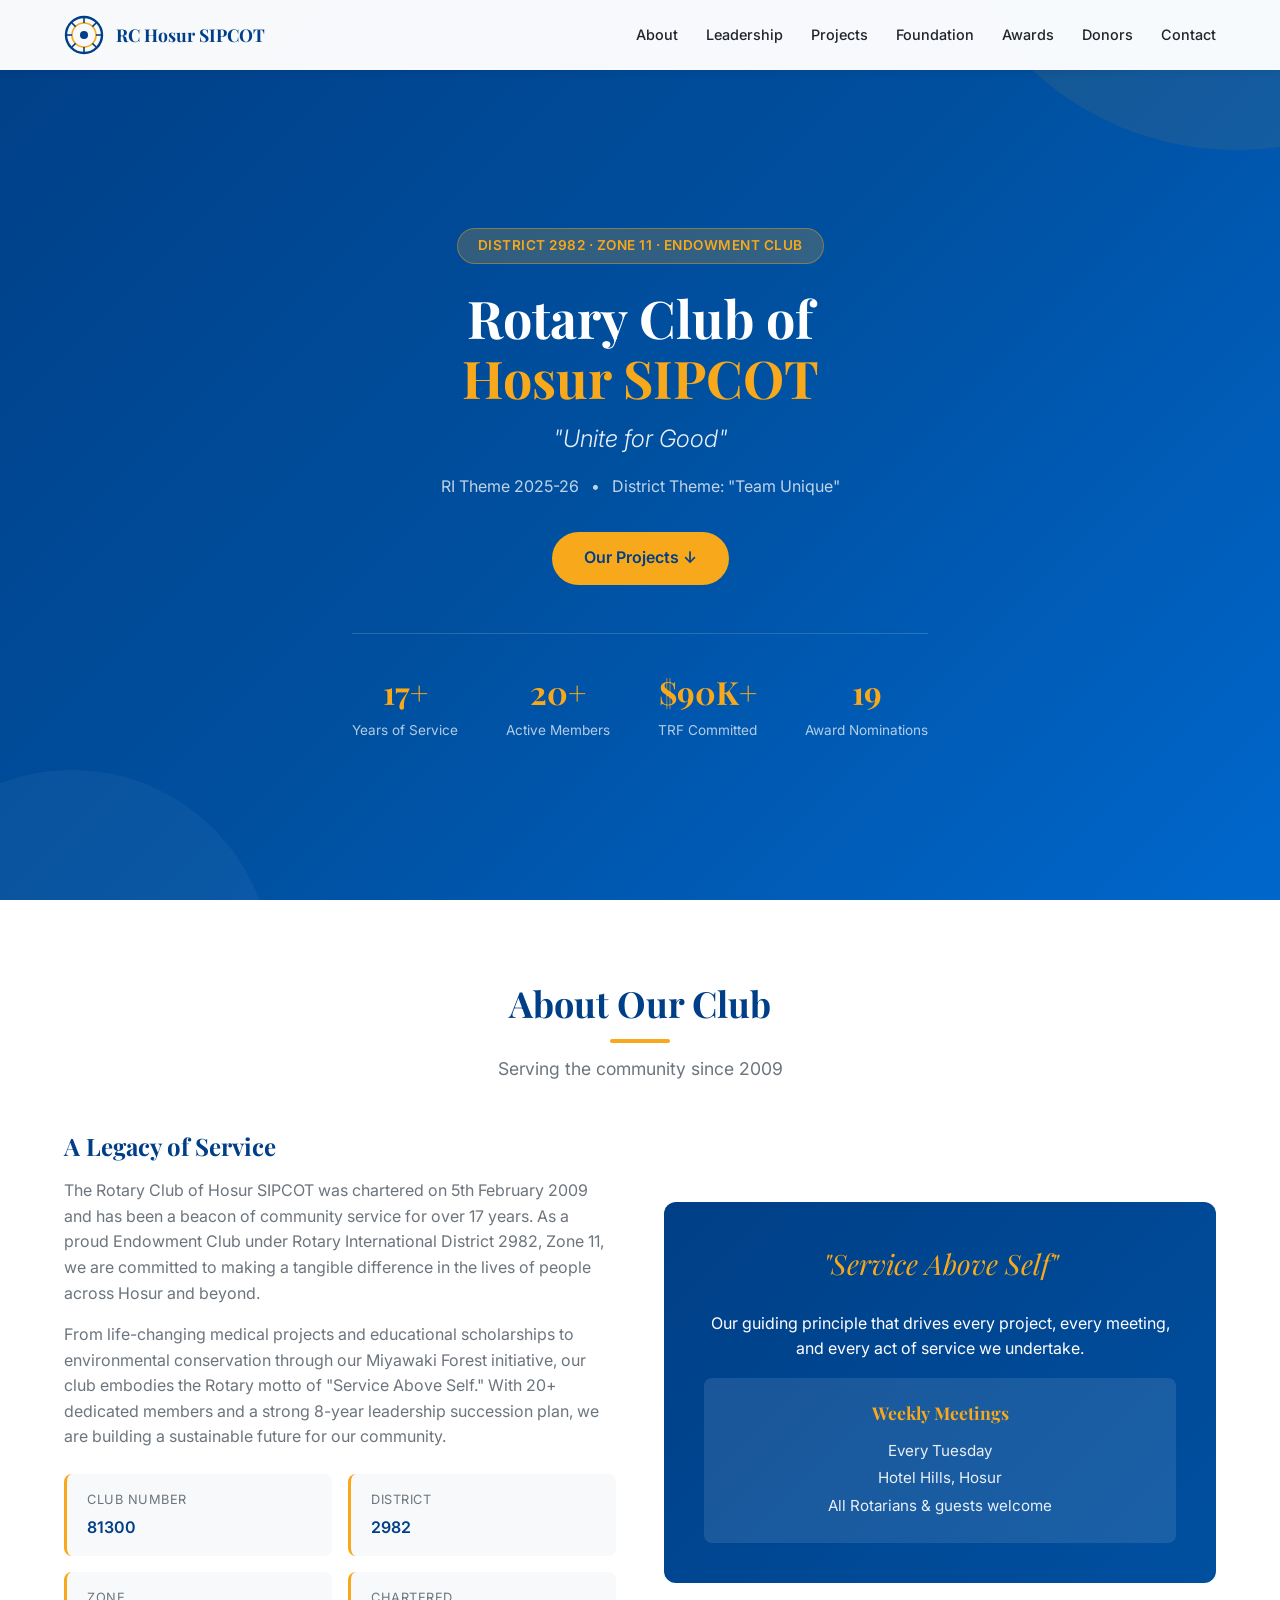
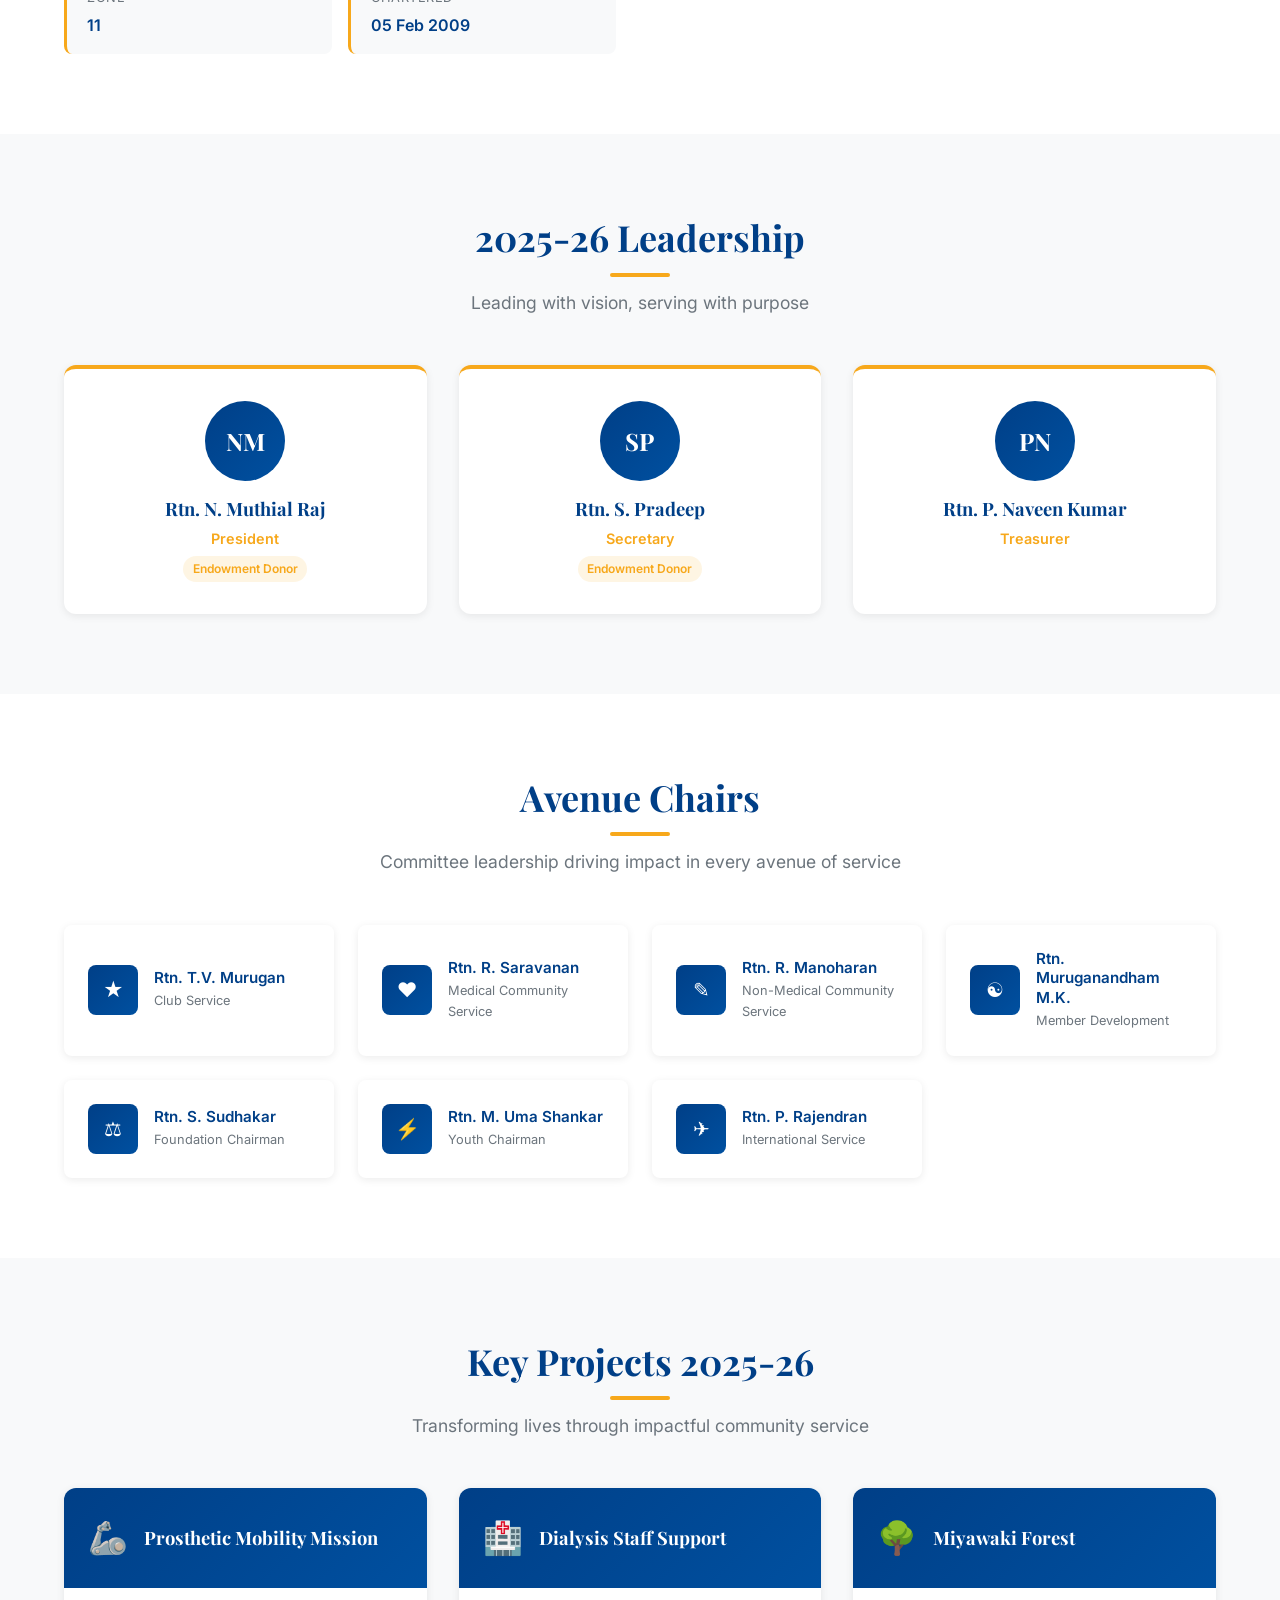
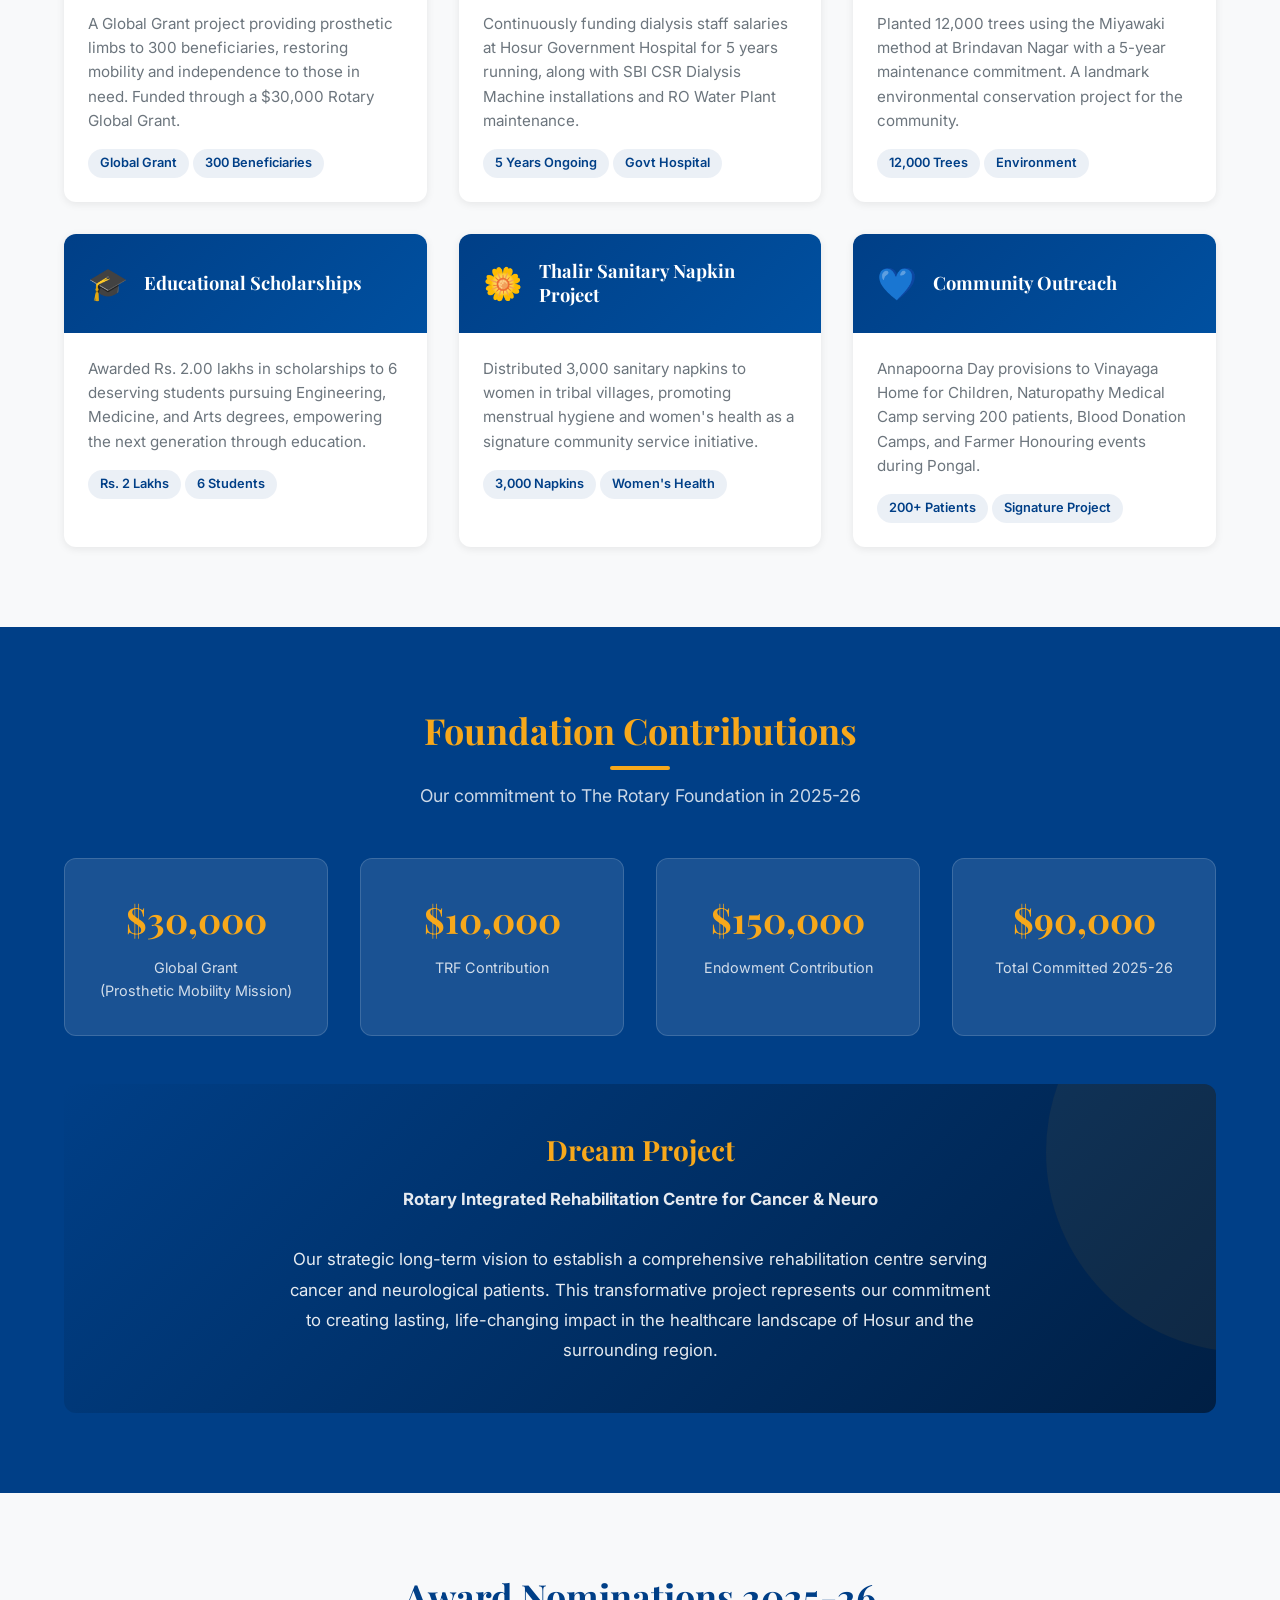
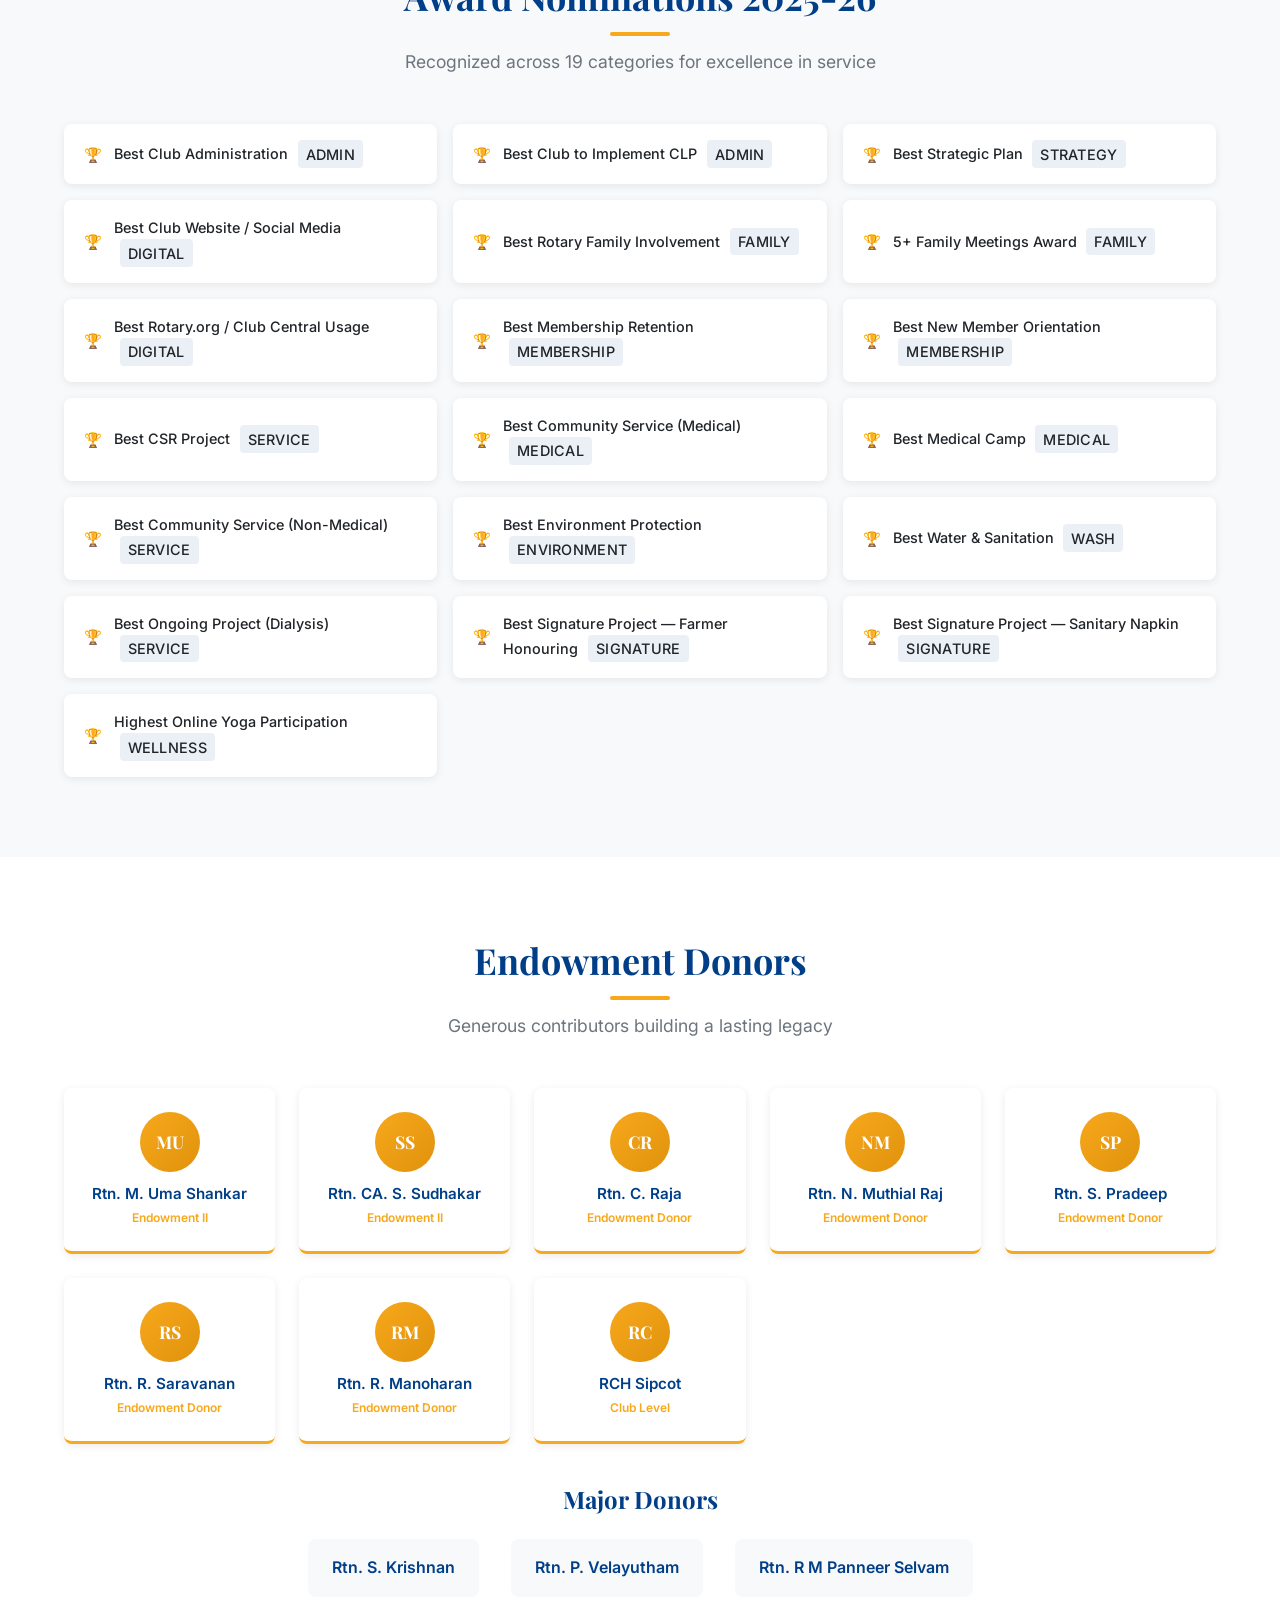
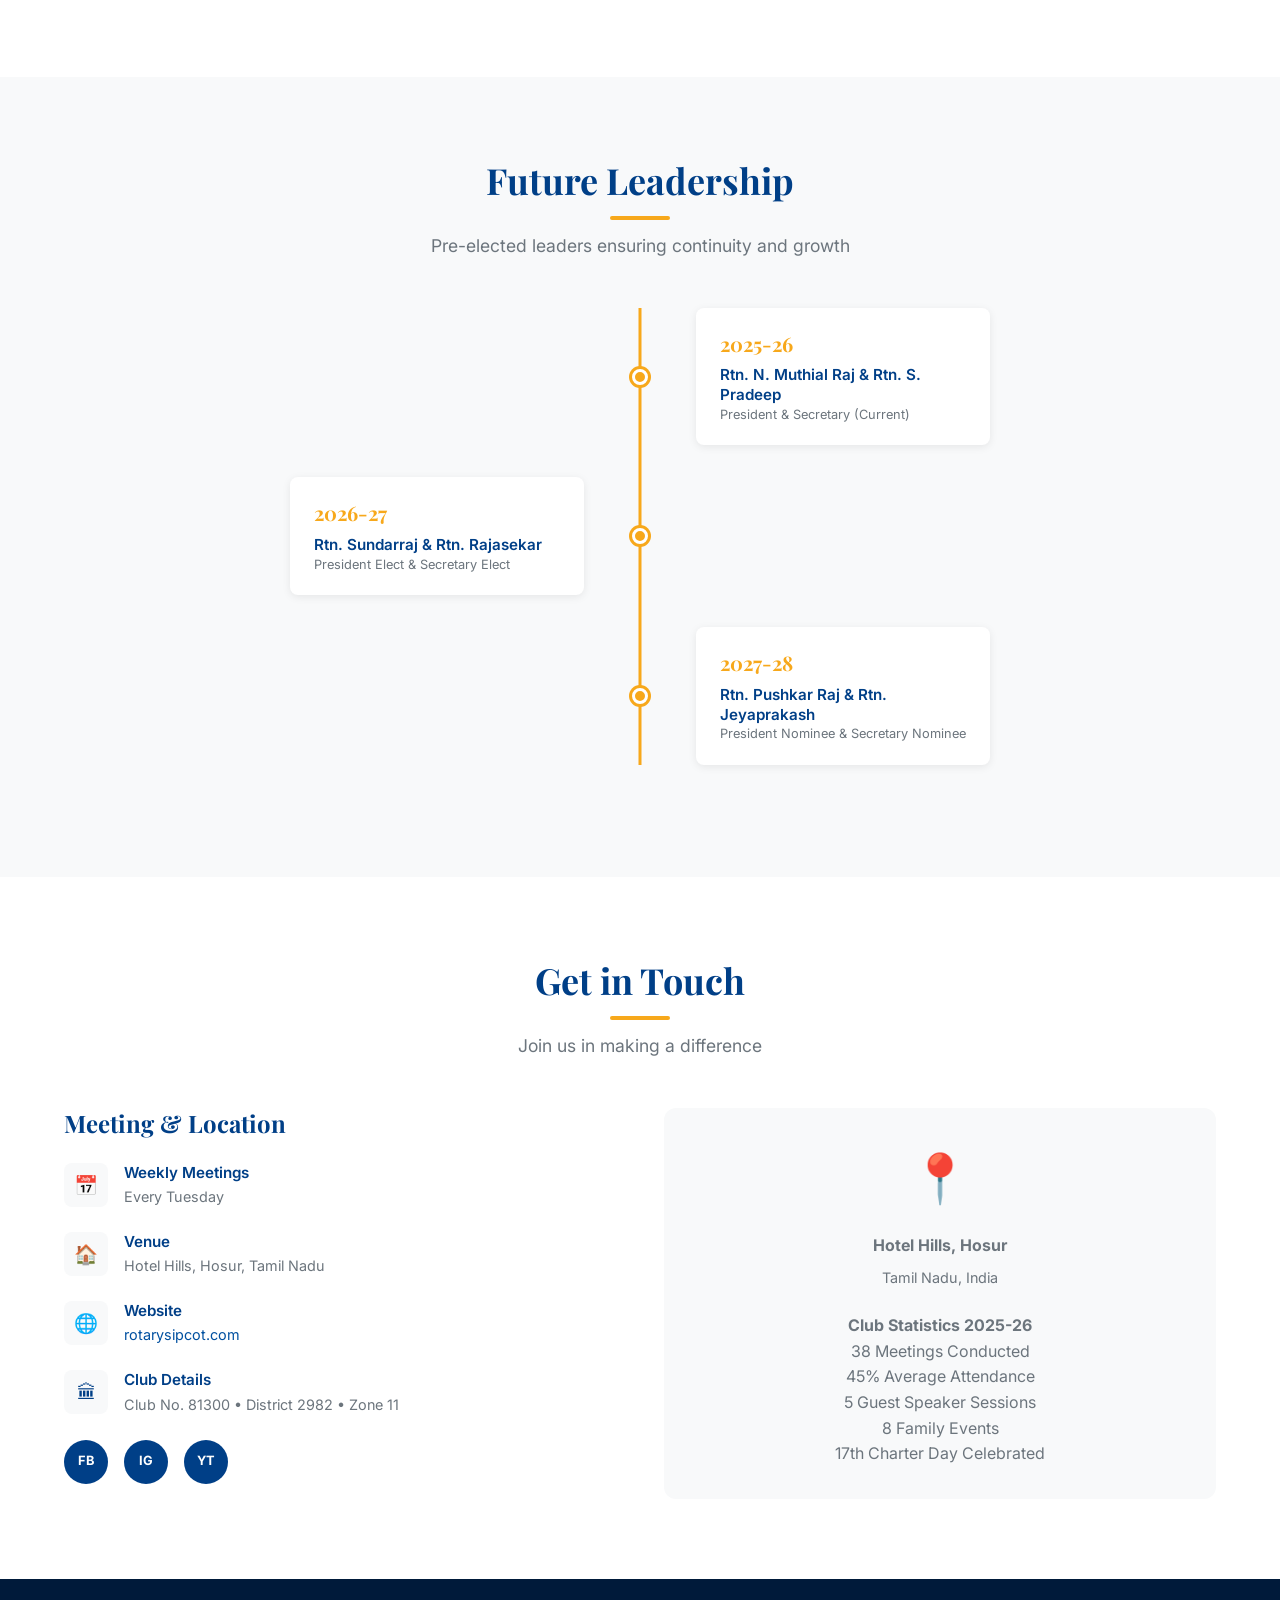
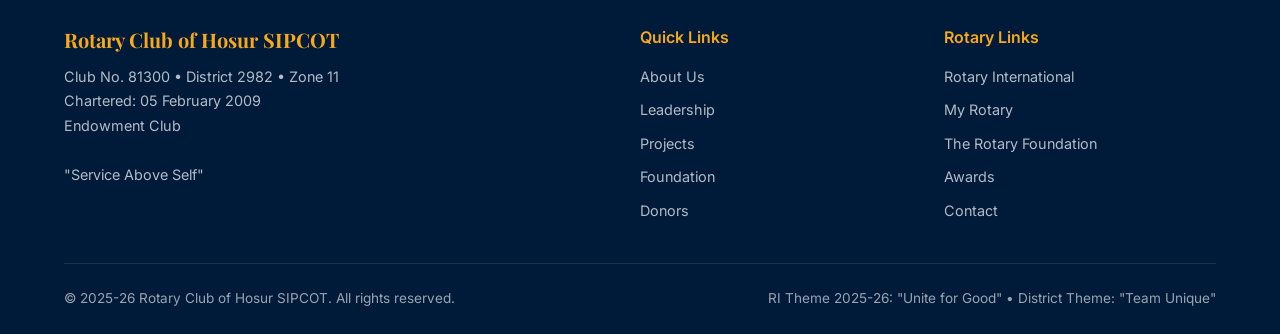
==== index.html @ 0013c3bc "Initial website for Rotary Club of Hosur SIPCOT - Single-page responsive website (no Tailwind CDN de" ====
<!DOCTYPE html>
<html lang="en">
<head>
  <meta charset="UTF-8">
  <meta name="viewport" content="width=device-width, initial-scale=1.0">
  <title>Rotary Club of Hosur SIPCOT | District 2982 | Service Above Self</title>
  <meta name="description" content="Rotary Club of Hosur SIPCOT (Club No. 81300), District 2982. Chartered in 2009, serving the community for 17+ years through medical camps, scholarships, environmental projects, and more.">
  <meta name="keywords" content="Rotary Club, Hosur, SIPCOT, District 2982, Service Above Self, Community Service, Rotary International">

  <!-- Open Graph -->
  <meta property="og:title" content="Rotary Club of Hosur SIPCOT">
  <meta property="og:description" content="Unite for Good — Rotary Club of Hosur SIPCOT, District 2982. Chartered 2009. Serving the community through medical, educational, and environmental projects.">
  <meta property="og:type" content="website">
  <meta property="og:url" content="https://rotarysipcot.com">
  <meta property="og:site_name" content="Rotary Club of Hosur SIPCOT">
  <meta property="og:locale" content="en_IN">

  <!-- Twitter Card -->
  <meta name="twitter:card" content="summary">
  <meta name="twitter:title" content="Rotary Club of Hosur SIPCOT">
  <meta name="twitter:description" content="Unite for Good — District 2982. Service Above Self since 2009.">

  <!-- Canonical -->
  <link rel="canonical" href="https://rotarysipcot.com/">

  <!-- Fonts -->
  <link rel="preconnect" href="https://fonts.googleapis.com">
  <link rel="preconnect" href="https://fonts.gstatic.com" crossorigin>
  <link href="https://fonts.googleapis.com/css2?family=Inter:wght@300;400;500;600;700&family=Playfair+Display:ital,wght@0,400;0,700;1,400&display=swap" rel="stylesheet">

  <!-- Stylesheet -->
  <link rel="stylesheet" href="css/styles.css">

  <!-- Schema.org JSON-LD -->
  <script type="application/ld+json">
  {
    "@context": "https://schema.org",
    "@type": "Organization",
    "name": "Rotary Club of Hosur SIPCOT",
    "url": "https://rotarysipcot.com",
    "description": "Rotary Club of Hosur SIPCOT, Club No. 81300, District 2982, Zone 11. Chartered on 05.02.2009. An Endowment Club committed to community service.",
    "foundingDate": "2009-02-05",
    "parentOrganization": {
      "@type": "Organization",
      "name": "Rotary International",
      "url": "https://www.rotary.org"
    },
    "address": {
      "@type": "PostalAddress",
      "addressLocality": "Hosur",
      "addressRegion": "Tamil Nadu",
      "addressCountry": "IN"
    },
    "memberOf": {
      "@type": "Organization",
      "name": "Rotary International District 2982"
    },
    "slogan": "Service Above Self",
    "keywords": "Rotary, Community Service, Hosur, SIPCOT, District 2982"
  }
  </script>
</head>
<body>

  <!-- Navigation -->
  <nav class="navbar" id="navbar">
    <div class="container">
      <a href="#hero" class="nav-brand">
        <!-- Rotary Wheel SVG -->
        <svg class="rotary-wheel" viewBox="0 0 100 100" xmlns="http://www.w3.org/2000/svg">
          <circle cx="50" cy="50" r="45" fill="none" stroke="#003F87" stroke-width="6"/>
          <circle cx="50" cy="50" r="30" fill="none" stroke="#F7A81B" stroke-width="4"/>
          <circle cx="50" cy="50" r="10" fill="#003F87"/>
          <g stroke="#003F87" stroke-width="4">
            <line x1="50" y1="5" x2="50" y2="20"/>
            <line x1="50" y1="80" x2="50" y2="95"/>
            <line x1="5" y1="50" x2="20" y2="50"/>
            <line x1="80" y1="50" x2="95" y2="50"/>
            <line x1="18" y1="18" x2="29" y2="29"/>
            <line x1="71" y1="71" x2="82" y2="82"/>
            <line x1="82" y1="18" x2="71" y2="29"/>
            <line x1="29" y1="71" x2="18" y2="82"/>
          </g>
        </svg>
        RC Hosur SIPCOT
      </a>
      <div class="nav-links" id="navLinks">
        <a href="#about">About</a>
        <a href="#leadership">Leadership</a>
        <a href="#projects">Projects</a>
        <a href="#foundation">Foundation</a>
        <a href="#awards">Awards</a>
        <a href="#donors">Donors</a>
        <a href="#contact">Contact</a>
      </div>
      <button class="nav-toggle" id="navToggle" aria-label="Toggle navigation">
        <span></span>
        <span></span>
        <span></span>
      </button>
    </div>
  </nav>

  <!-- Hero Section -->
  <section class="hero" id="hero">
    <div class="hero-content">
      <span class="hero-badge">District 2982 &middot; Zone 11 &middot; Endowment Club</span>
      <h1>Rotary Club of<br><span class="highlight">Hosur SIPCOT</span></h1>
      <p class="theme">"Unite for Good"</p>
      <p class="sub-info">
        RI Theme 2025-26 <span>&bull;</span> District Theme: "Team Unique"
      </p>
      <a href="#projects" class="hero-cta">Our Projects &#8595;</a>
      <div class="hero-stats">
        <div class="hero-stat">
          <span class="number">17+</span>
          <span class="label">Years of Service</span>
        </div>
        <div class="hero-stat">
          <span class="number">20+</span>
          <span class="label">Active Members</span>
        </div>
        <div class="hero-stat">
          <span class="number">$90K+</span>
          <span class="label">TRF Committed</span>
        </div>
        <div class="hero-stat">
          <span class="number">19</span>
          <span class="label">Award Nominations</span>
        </div>
      </div>
    </div>
  </section>

  <!-- About Section -->
  <section class="section" id="about">
    <div class="container">
      <div class="section-title">
        <h2>About Our Club</h2>
        <span class="underline"></span>
        <p>Serving the community since 2009</p>
      </div>
      <div class="about-grid">
        <div class="about-text">
          <h3>A Legacy of Service</h3>
          <p>
            The Rotary Club of Hosur SIPCOT was chartered on 5th February 2009 and has been a beacon of community service for over 17 years. As a proud Endowment Club under Rotary International District 2982, Zone 11, we are committed to making a tangible difference in the lives of people across Hosur and beyond.
          </p>
          <p>
            From life-changing medical projects and educational scholarships to environmental conservation through our Miyawaki Forest initiative, our club embodies the Rotary motto of "Service Above Self." With 20+ dedicated members and a strong 8-year leadership succession plan, we are building a sustainable future for our community.
          </p>
          <div class="about-details">
            <div class="about-detail">
              <div class="label">Club Number</div>
              <div class="value">81300</div>
            </div>
            <div class="about-detail">
              <div class="label">District</div>
              <div class="value">2982</div>
            </div>
            <div class="about-detail">
              <div class="label">Zone</div>
              <div class="value">11</div>
            </div>
            <div class="about-detail">
              <div class="label">Chartered</div>
              <div class="value">05 Feb 2009</div>
            </div>
          </div>
        </div>
        <div class="about-card">
          <div class="motto">"Service Above Self"</div>
          <p>Our guiding principle that drives every project, every meeting, and every act of service we undertake.</p>
          <div class="meeting-info">
            <h4>Weekly Meetings</h4>
            <p>
              Every Tuesday<br>
              Hotel Hills, Hosur<br>
              All Rotarians &amp; guests welcome
            </p>
          </div>
        </div>
      </div>
    </div>
  </section>

  <!-- Leadership Section -->
  <section class="section section-alt" id="leadership">
    <div class="container">
      <div class="section-title">
        <h2>2025-26 Leadership</h2>
        <span class="underline"></span>
        <p>Leading with vision, serving with purpose</p>
      </div>
      <div class="leadership-grid">
        <div class="leader-card">
          <div class="leader-avatar">NM</div>
          <h3>Rtn. N. Muthial Raj</h3>
          <div class="role">President</div>
          <span class="badge">Endowment Donor</span>
        </div>
        <div class="leader-card">
          <div class="leader-avatar">SP</div>
          <h3>Rtn. S. Pradeep</h3>
          <div class="role">Secretary</div>
          <span class="badge">Endowment Donor</span>
        </div>
        <div class="leader-card">
          <div class="leader-avatar">PN</div>
          <h3>Rtn. P. Naveen Kumar</h3>
          <div class="role">Treasurer</div>
        </div>
      </div>
    </div>
  </section>

  <!-- Avenue Chairs Section -->
  <section class="section" id="avenues">
    <div class="container">
      <div class="section-title">
        <h2>Avenue Chairs</h2>
        <span class="underline"></span>
        <p>Committee leadership driving impact in every avenue of service</p>
      </div>
      <div class="chairs-grid">
        <div class="chair-card">
          <div class="chair-icon">&#9733;</div>
          <div>
            <h4>Rtn. T.V. Murugan</h4>
            <div class="avenue">Club Service</div>
          </div>
        </div>
        <div class="chair-card">
          <div class="chair-icon">&#9829;</div>
          <div>
            <h4>Rtn. R. Saravanan</h4>
            <div class="avenue">Medical Community Service</div>
          </div>
        </div>
        <div class="chair-card">
          <div class="chair-icon">&#9998;</div>
          <div>
            <h4>Rtn. R. Manoharan</h4>
            <div class="avenue">Non-Medical Community Service</div>
          </div>
        </div>
        <div class="chair-card">
          <div class="chair-icon">&#9775;</div>
          <div>
            <h4>Rtn. Muruganandham M.K.</h4>
            <div class="avenue">Member Development</div>
          </div>
        </div>
        <div class="chair-card">
          <div class="chair-icon">&#9878;</div>
          <div>
            <h4>Rtn. S. Sudhakar</h4>
            <div class="avenue">Foundation Chairman</div>
          </div>
        </div>
        <div class="chair-card">
          <div class="chair-icon">&#9889;</div>
          <div>
            <h4>Rtn. M. Uma Shankar</h4>
            <div class="avenue">Youth Chairman</div>
          </div>
        </div>
        <div class="chair-card">
          <div class="chair-icon">&#9992;</div>
          <div>
            <h4>Rtn. P. Rajendran</h4>
            <div class="avenue">International Service</div>
          </div>
        </div>
      </div>
    </div>
  </section>

  <!-- Projects Section -->
  <section class="section section-alt" id="projects">
    <div class="container">
      <div class="section-title">
        <h2>Key Projects 2025-26</h2>
        <span class="underline"></span>
        <p>Transforming lives through impactful community service</p>
      </div>
      <div class="projects-grid">
        <!-- Prosthetic Limb -->
        <div class="project-card">
          <div class="project-header">
            <span class="project-icon">&#129470;</span>
            <h3>Prosthetic Mobility Mission</h3>
          </div>
          <div class="project-body">
            <p>A Global Grant project providing prosthetic limbs to 300 beneficiaries, restoring mobility and independence to those in need. Funded through a $30,000 Rotary Global Grant.</p>
            <span class="project-tag">Global Grant</span>
            <span class="project-tag">300 Beneficiaries</span>
          </div>
        </div>
        <!-- Dialysis -->
        <div class="project-card">
          <div class="project-header">
            <span class="project-icon">&#127973;</span>
            <h3>Dialysis Staff Support</h3>
          </div>
          <div class="project-body">
            <p>Continuously funding dialysis staff salaries at Hosur Government Hospital for 5 years running, along with SBI CSR Dialysis Machine installations and RO Water Plant maintenance.</p>
            <span class="project-tag">5 Years Ongoing</span>
            <span class="project-tag">Govt Hospital</span>
          </div>
        </div>
        <!-- Miyawaki Forest -->
        <div class="project-card">
          <div class="project-header">
            <span class="project-icon">&#127795;</span>
            <h3>Miyawaki Forest</h3>
          </div>
          <div class="project-body">
            <p>Planted 12,000 trees using the Miyawaki method at Brindavan Nagar with a 5-year maintenance commitment. A landmark environmental conservation project for the community.</p>
            <span class="project-tag">12,000 Trees</span>
            <span class="project-tag">Environment</span>
          </div>
        </div>
        <!-- Scholarships -->
        <div class="project-card">
          <div class="project-header">
            <span class="project-icon">&#127891;</span>
            <h3>Educational Scholarships</h3>
          </div>
          <div class="project-body">
            <p>Awarded Rs. 2.00 lakhs in scholarships to 6 deserving students pursuing Engineering, Medicine, and Arts degrees, empowering the next generation through education.</p>
            <span class="project-tag">Rs. 2 Lakhs</span>
            <span class="project-tag">6 Students</span>
          </div>
        </div>
        <!-- Thalir -->
        <div class="project-card">
          <div class="project-header">
            <span class="project-icon">&#127804;</span>
            <h3>Thalir Sanitary Napkin Project</h3>
          </div>
          <div class="project-body">
            <p>Distributed 3,000 sanitary napkins to women in tribal villages, promoting menstrual hygiene and women's health as a signature community service initiative.</p>
            <span class="project-tag">3,000 Napkins</span>
            <span class="project-tag">Women's Health</span>
          </div>
        </div>
        <!-- Annapoorna & Medical -->
        <div class="project-card">
          <div class="project-header">
            <span class="project-icon">&#128153;</span>
            <h3>Community Outreach</h3>
          </div>
          <div class="project-body">
            <p>Annapoorna Day provisions to Vinayaga Home for Children, Naturopathy Medical Camp serving 200 patients, Blood Donation Camps, and Farmer Honouring events during Pongal.</p>
            <span class="project-tag">200+ Patients</span>
            <span class="project-tag">Signature Project</span>
          </div>
        </div>
      </div>
    </div>
  </section>

  <!-- Foundation Section -->
  <section class="section section-blue" id="foundation">
    <div class="container">
      <div class="section-title">
        <h2>Foundation Contributions</h2>
        <span class="underline"></span>
        <p>Our commitment to The Rotary Foundation in 2025-26</p>
      </div>
      <div class="foundation-grid">
        <div class="stat-card">
          <div class="amount">$30,000</div>
          <div class="stat-label">Global Grant<br>(Prosthetic Mobility Mission)</div>
        </div>
        <div class="stat-card">
          <div class="amount">$10,000</div>
          <div class="stat-label">TRF Contribution</div>
        </div>
        <div class="stat-card">
          <div class="amount">$150,000</div>
          <div class="stat-label">Endowment Contribution</div>
        </div>
        <div class="stat-card">
          <div class="amount">$90,000</div>
          <div class="stat-label">Total Committed 2025-26</div>
        </div>
      </div>

      <!-- Dream Project -->
      <div class="dream-project">
        <h3>Dream Project</h3>
        <p>
          <strong>Rotary Integrated Rehabilitation Centre for Cancer &amp; Neuro</strong><br><br>
          Our strategic long-term vision to establish a comprehensive rehabilitation centre serving cancer and neurological patients. This transformative project represents our commitment to creating lasting, life-changing impact in the healthcare landscape of Hosur and the surrounding region.
        </p>
      </div>
    </div>
  </section>

  <!-- Awards Section -->
  <section class="section section-alt" id="awards">
    <div class="container">
      <div class="section-title">
        <h2>Award Nominations 2025-26</h2>
        <span class="underline"></span>
        <p>Recognized across 19 categories for excellence in service</p>
      </div>
      <div class="awards-grid">
        <div class="award-item">
          <span class="award-icon">&#127942;</span>
          <span>Best Club Administration <span class="award-category">Admin</span></span>
        </div>
        <div class="award-item">
          <span class="award-icon">&#127942;</span>
          <span>Best Club to Implement CLP <span class="award-category">Admin</span></span>
        </div>
        <div class="award-item">
          <span class="award-icon">&#127942;</span>
          <span>Best Strategic Plan <span class="award-category">Strategy</span></span>
        </div>
        <div class="award-item">
          <span class="award-icon">&#127942;</span>
          <span>Best Club Website / Social Media <span class="award-category">Digital</span></span>
        </div>
        <div class="award-item">
          <span class="award-icon">&#127942;</span>
          <span>Best Rotary Family Involvement <span class="award-category">Family</span></span>
        </div>
        <div class="award-item">
          <span class="award-icon">&#127942;</span>
          <span>5+ Family Meetings Award <span class="award-category">Family</span></span>
        </div>
        <div class="award-item">
          <span class="award-icon">&#127942;</span>
          <span>Best Rotary.org / Club Central Usage <span class="award-category">Digital</span></span>
        </div>
        <div class="award-item">
          <span class="award-icon">&#127942;</span>
          <span>Best Membership Retention <span class="award-category">Membership</span></span>
        </div>
        <div class="award-item">
          <span class="award-icon">&#127942;</span>
          <span>Best New Member Orientation <span class="award-category">Membership</span></span>
        </div>
        <div class="award-item">
          <span class="award-icon">&#127942;</span>
          <span>Best CSR Project <span class="award-category">Service</span></span>
        </div>
        <div class="award-item">
          <span class="award-icon">&#127942;</span>
          <span>Best Community Service (Medical) <span class="award-category">Medical</span></span>
        </div>
        <div class="award-item">
          <span class="award-icon">&#127942;</span>
          <span>Best Medical Camp <span class="award-category">Medical</span></span>
        </div>
        <div class="award-item">
          <span class="award-icon">&#127942;</span>
          <span>Best Community Service (Non-Medical) <span class="award-category">Service</span></span>
        </div>
        <div class="award-item">
          <span class="award-icon">&#127942;</span>
          <span>Best Environment Protection <span class="award-category">Environment</span></span>
        </div>
        <div class="award-item">
          <span class="award-icon">&#127942;</span>
          <span>Best Water &amp; Sanitation <span class="award-category">WASH</span></span>
        </div>
        <div class="award-item">
          <span class="award-icon">&#127942;</span>
          <span>Best Ongoing Project (Dialysis) <span class="award-category">Service</span></span>
        </div>
        <div class="award-item">
          <span class="award-icon">&#127942;</span>
          <span>Best Signature Project &mdash; Farmer Honouring <span class="award-category">Signature</span></span>
        </div>
        <div class="award-item">
          <span class="award-icon">&#127942;</span>
          <span>Best Signature Project &mdash; Sanitary Napkin <span class="award-category">Signature</span></span>
        </div>
        <div class="award-item">
          <span class="award-icon">&#127942;</span>
          <span>Highest Online Yoga Participation <span class="award-category">Wellness</span></span>
        </div>
      </div>
    </div>
  </section>

  <!-- Endowment Donors Section -->
  <section class="section" id="donors">
    <div class="container">
      <div class="section-title">
        <h2>Endowment Donors</h2>
        <span class="underline"></span>
        <p>Generous contributors building a lasting legacy</p>
      </div>
      <div class="donors-grid">
        <div class="donor-card">
          <div class="donor-avatar">MU</div>
          <h4>Rtn. M. Uma Shankar</h4>
          <div class="donor-level">Endowment II</div>
        </div>
        <div class="donor-card">
          <div class="donor-avatar">SS</div>
          <h4>Rtn. CA. S. Sudhakar</h4>
          <div class="donor-level">Endowment II</div>
        </div>
        <div class="donor-card">
          <div class="donor-avatar">CR</div>
          <h4>Rtn. C. Raja</h4>
          <div class="donor-level">Endowment Donor</div>
        </div>
        <div class="donor-card">
          <div class="donor-avatar">NM</div>
          <h4>Rtn. N. Muthial Raj</h4>
          <div class="donor-level">Endowment Donor</div>
        </div>
        <div class="donor-card">
          <div class="donor-avatar">SP</div>
          <h4>Rtn. S. Pradeep</h4>
          <div class="donor-level">Endowment Donor</div>
        </div>
        <div class="donor-card">
          <div class="donor-avatar">RS</div>
          <h4>Rtn. R. Saravanan</h4>
          <div class="donor-level">Endowment Donor</div>
        </div>
        <div class="donor-card">
          <div class="donor-avatar">RM</div>
          <h4>Rtn. R. Manoharan</h4>
          <div class="donor-level">Endowment Donor</div>
        </div>
        <div class="donor-card">
          <div class="donor-avatar">RC</div>
          <h4>RCH Sipcot</h4>
          <div class="donor-level">Club Level</div>
        </div>
      </div>

      <div class="major-donors">
        <h3>Major Donors</h3>
        <div class="major-donors-list">
          <div class="major-donor">Rtn. S. Krishnan</div>
          <div class="major-donor">Rtn. P. Velayutham</div>
          <div class="major-donor">Rtn. R M Panneer Selvam</div>
        </div>
      </div>
    </div>
  </section>

  <!-- Future Leadership Section -->
  <section class="section section-alt" id="future">
    <div class="container">
      <div class="section-title">
        <h2>Future Leadership</h2>
        <span class="underline"></span>
        <p>Pre-elected leaders ensuring continuity and growth</p>
      </div>
      <div class="timeline">
        <div class="timeline-item">
          <div class="timeline-dot"></div>
          <div class="timeline-content">
            <div class="year">2025-26</div>
            <h4>Rtn. N. Muthial Raj &amp; Rtn. S. Pradeep</h4>
            <div class="role-label">President &amp; Secretary (Current)</div>
          </div>
        </div>
        <div class="timeline-item">
          <div class="timeline-dot"></div>
          <div class="timeline-content">
            <div class="year">2026-27</div>
            <h4>Rtn. Sundarraj &amp; Rtn. Rajasekar</h4>
            <div class="role-label">President Elect &amp; Secretary Elect</div>
          </div>
        </div>
        <div class="timeline-item">
          <div class="timeline-dot"></div>
          <div class="timeline-content">
            <div class="year">2027-28</div>
            <h4>Rtn. Pushkar Raj &amp; Rtn. Jeyaprakash</h4>
            <div class="role-label">President Nominee &amp; Secretary Nominee</div>
          </div>
        </div>
      </div>
    </div>
  </section>

  <!-- Contact Section -->
  <section class="section" id="contact">
    <div class="container">
      <div class="section-title">
        <h2>Get in Touch</h2>
        <span class="underline"></span>
        <p>Join us in making a difference</p>
      </div>
      <div class="contact-grid">
        <div class="contact-info">
          <h3>Meeting &amp; Location</h3>
          <div class="contact-item">
            <div class="contact-icon">&#128197;</div>
            <div>
              <h4>Weekly Meetings</h4>
              <p>Every Tuesday</p>
            </div>
          </div>
          <div class="contact-item">
            <div class="contact-icon">&#127968;</div>
            <div>
              <h4>Venue</h4>
              <p>Hotel Hills, Hosur, Tamil Nadu</p>
            </div>
          </div>
          <div class="contact-item">
            <div class="contact-icon">&#127760;</div>
            <div>
              <h4>Website</h4>
              <p><a href="https://rotarysipcot.com">rotarysipcot.com</a></p>
            </div>
          </div>
          <div class="contact-item">
            <div class="contact-icon">&#127963;</div>
            <div>
              <h4>Club Details</h4>
              <p>Club No. 81300 &bull; District 2982 &bull; Zone 11</p>
            </div>
          </div>
          <div class="social-links">
            <a href="#" class="social-link" title="Facebook" aria-label="Facebook">FB</a>
            <a href="#" class="social-link" title="Instagram" aria-label="Instagram">IG</a>
            <a href="#" class="social-link" title="YouTube" aria-label="YouTube">YT</a>
          </div>
        </div>
        <div class="contact-map">
          <div style="padding: 2rem; text-align: center;">
            <p style="font-size: 3rem; margin-bottom: 1rem;">&#128205;</p>
            <p><strong>Hotel Hills, Hosur</strong></p>
            <p style="margin-top: 0.5rem; font-size: 0.9rem;">Tamil Nadu, India</p>
            <p style="margin-top: 1.5rem;">
              <strong>Club Statistics 2025-26</strong><br>
              38 Meetings Conducted<br>
              45% Average Attendance<br>
              5 Guest Speaker Sessions<br>
              8 Family Events<br>
              17th Charter Day Celebrated
            </p>
          </div>
        </div>
      </div>
    </div>
  </section>

  <!-- Footer -->
  <footer class="footer">
    <div class="container">
      <div class="footer-grid">
        <div class="footer-brand">
          <h3>Rotary Club of Hosur SIPCOT</h3>
          <p>
            Club No. 81300 &bull; District 2982 &bull; Zone 11<br>
            Chartered: 05 February 2009<br>
            Endowment Club<br><br>
            "Service Above Self"
          </p>
        </div>
        <div class="footer-links">
          <h4>Quick Links</h4>
          <ul>
            <li><a href="#about">About Us</a></li>
            <li><a href="#leadership">Leadership</a></li>
            <li><a href="#projects">Projects</a></li>
            <li><a href="#foundation">Foundation</a></li>
            <li><a href="#donors">Donors</a></li>
          </ul>
        </div>
        <div class="footer-quick">
          <h4>Rotary Links</h4>
          <ul>
            <li><a href="https://www.rotary.org" target="_blank" rel="noopener">Rotary International</a></li>
            <li><a href="https://my.rotary.org" target="_blank" rel="noopener">My Rotary</a></li>
            <li><a href="https://www.rotary.org/en/about-rotary/rotary-foundation" target="_blank" rel="noopener">The Rotary Foundation</a></li>
            <li><a href="#awards">Awards</a></li>
            <li><a href="#contact">Contact</a></li>
          </ul>
        </div>
      </div>
      <div class="footer-bottom">
        <p>&copy; 2025-26 Rotary Club of Hosur SIPCOT. All rights reserved.</p>
        <p>RI Theme 2025-26: "Unite for Good" &bull; District Theme: "Team Unique"</p>
      </div>
    </div>
  </footer>

  <!-- Back to Top -->
  <button class="back-to-top" id="backToTop" aria-label="Back to top">&#8593;</button>

  <!-- Script -->
  <script>
    // Mobile nav toggle
    const navToggle = document.getElementById('navToggle');
    const navLinks = document.getElementById('navLinks');
    navToggle.addEventListener('click', () => {
      navLinks.classList.toggle('active');
    });

    // Close mobile nav on link click
    navLinks.querySelectorAll('a').forEach(link => {
      link.addEventListener('click', () => {
        navLinks.classList.remove('active');
      });
    });

    // Back to top button
    const backToTop = document.getElementById('backToTop');
    window.addEventListener('scroll', () => {
      if (window.scrollY > 400) {
        backToTop.classList.add('visible');
      } else {
        backToTop.classList.remove('visible');
      }
    });
    backToTop.addEventListener('click', () => {
      window.scrollTo({ top: 0, behavior: 'smooth' });
    });
  </script>

</body>
</html>
---- css/styles.css ----
/* ============================================
   Rotary Club of Hosur SIPCOT — Stylesheet
   ============================================ */

/* --- CSS Variables --- */
:root {
  --royal-blue: #003F87;
  --gold: #F7A81B;
  --light-blue: #0050A0;
  --white: #FFFFFF;
  --off-white: #F8F9FA;
  --light-gray: #E9ECEF;
  --dark-gray: #343A40;
  --text-primary: #212529;
  --text-secondary: #6C757D;
  --shadow-sm: 0 2px 8px rgba(0, 0, 0, 0.08);
  --shadow-md: 0 4px 16px rgba(0, 0, 0, 0.12);
  --shadow-lg: 0 8px 32px rgba(0, 0, 0, 0.16);
  --radius: 8px;
  --radius-lg: 12px;
  --transition: 0.3s ease;
  --max-width: 1200px;
}

/* --- Reset & Base --- */
*, *::before, *::after {
  box-sizing: border-box;
  margin: 0;
  padding: 0;
}

html {
  scroll-behavior: smooth;
  font-size: 16px;
}

body {
  font-family: 'Inter', sans-serif;
  color: var(--text-primary);
  line-height: 1.6;
  background: var(--white);
  -webkit-font-smoothing: antialiased;
}

h1, h2, h3, h4, h5, h6 {
  font-family: 'Playfair Display', serif;
  line-height: 1.3;
}

a {
  color: var(--light-blue);
  text-decoration: none;
  transition: color var(--transition);
}

a:hover {
  color: var(--royal-blue);
}

img {
  max-width: 100%;
  height: auto;
}

ul {
  list-style: none;
}

/* --- Utility --- */
.container {
  width: 100%;
  max-width: var(--max-width);
  margin: 0 auto;
  padding: 0 1.5rem;
}

.section {
  padding: 5rem 0;
}

.section-alt {
  background: var(--off-white);
}

.section-blue {
  background: var(--royal-blue);
  color: var(--white);
}

.section-title {
  text-align: center;
  margin-bottom: 3rem;
}

.section-title h2 {
  font-size: 2.25rem;
  color: var(--royal-blue);
  margin-bottom: 0.5rem;
}

.section-blue .section-title h2 {
  color: var(--gold);
}

.section-title .underline {
  display: block;
  width: 60px;
  height: 4px;
  background: var(--gold);
  margin: 0.75rem auto 0;
  border-radius: 2px;
}

.section-title p {
  color: var(--text-secondary);
  font-size: 1.1rem;
  margin-top: 0.75rem;
}

.section-blue .section-title p {
  color: rgba(255, 255, 255, 0.8);
}

/* --- Navigation --- */
.navbar {
  position: fixed;
  top: 0;
  left: 0;
  right: 0;
  z-index: 1000;
  background: rgba(255, 255, 255, 0.97);
  backdrop-filter: blur(8px);
  box-shadow: var(--shadow-sm);
  transition: background var(--transition);
}

.navbar .container {
  display: flex;
  align-items: center;
  justify-content: space-between;
  height: 70px;
}

.nav-brand {
  display: flex;
  align-items: center;
  gap: 0.75rem;
  font-family: 'Playfair Display', serif;
  font-weight: 700;
  font-size: 1.1rem;
  color: var(--royal-blue);
}

.nav-brand .rotary-wheel {
  width: 40px;
  height: 40px;
  flex-shrink: 0;
}

.nav-links {
  display: flex;
  align-items: center;
  gap: 1.75rem;
}

.nav-links a {
  font-size: 0.9rem;
  font-weight: 500;
  color: var(--text-primary);
  position: relative;
  padding: 0.25rem 0;
}

.nav-links a::after {
  content: '';
  position: absolute;
  bottom: -2px;
  left: 0;
  width: 0;
  height: 2px;
  background: var(--gold);
  transition: width var(--transition);
}

.nav-links a:hover {
  color: var(--royal-blue);
}

.nav-links a:hover::after {
  width: 100%;
}

.nav-toggle {
  display: none;
  flex-direction: column;
  gap: 5px;
  background: none;
  border: none;
  cursor: pointer;
  padding: 4px;
}

.nav-toggle span {
  display: block;
  width: 24px;
  height: 2px;
  background: var(--royal-blue);
  border-radius: 2px;
  transition: var(--transition);
}

/* --- Hero --- */
.hero {
  position: relative;
  min-height: 100vh;
  display: flex;
  align-items: center;
  justify-content: center;
  background: linear-gradient(135deg, var(--royal-blue) 0%, var(--light-blue) 50%, #0067CC 100%);
  color: var(--white);
  text-align: center;
  overflow: hidden;
  padding-top: 70px;
}

.hero::before {
  content: '';
  position: absolute;
  top: -50%;
  right: -20%;
  width: 600px;
  height: 600px;
  border-radius: 50%;
  background: rgba(247, 168, 27, 0.08);
}

.hero::after {
  content: '';
  position: absolute;
  bottom: -30%;
  left: -10%;
  width: 400px;
  height: 400px;
  border-radius: 50%;
  background: rgba(255, 255, 255, 0.04);
}

.hero-content {
  position: relative;
  z-index: 1;
  max-width: 800px;
  padding: 2rem 1.5rem;
}

.hero-badge {
  display: inline-block;
  background: rgba(247, 168, 27, 0.2);
  border: 1px solid rgba(247, 168, 27, 0.4);
  color: var(--gold);
  padding: 0.4rem 1.25rem;
  border-radius: 50px;
  font-size: 0.85rem;
  font-weight: 600;
  letter-spacing: 0.5px;
  margin-bottom: 1.5rem;
  text-transform: uppercase;
}

.hero h1 {
  font-size: 3.25rem;
  font-weight: 700;
  margin-bottom: 0.75rem;
  line-height: 1.15;
}

.hero h1 .highlight {
  color: var(--gold);
}

.hero .theme {
  font-size: 1.5rem;
  font-weight: 300;
  opacity: 0.9;
  margin-bottom: 1rem;
  font-style: italic;
}

.hero .sub-info {
  font-size: 1rem;
  opacity: 0.75;
  margin-bottom: 2rem;
}

.hero .sub-info span {
  margin: 0 0.5rem;
}

.hero-cta {
  display: inline-flex;
  align-items: center;
  gap: 0.5rem;
  background: var(--gold);
  color: var(--royal-blue);
  padding: 0.85rem 2rem;
  border-radius: 50px;
  font-weight: 600;
  font-size: 1rem;
  transition: transform var(--transition), box-shadow var(--transition);
}

.hero-cta:hover {
  transform: translateY(-2px);
  box-shadow: 0 8px 24px rgba(247, 168, 27, 0.3);
  color: var(--royal-blue);
}

.hero-stats {
  display: flex;
  justify-content: center;
  gap: 3rem;
  margin-top: 3rem;
  padding-top: 2rem;
  border-top: 1px solid rgba(255, 255, 255, 0.15);
}

.hero-stat {
  text-align: center;
}

.hero-stat .number {
  display: block;
  font-family: 'Playfair Display', serif;
  font-size: 2rem;
  font-weight: 700;
  color: var(--gold);
}

.hero-stat .label {
  font-size: 0.85rem;
  opacity: 0.7;
}

/* --- About --- */
.about-grid {
  display: grid;
  grid-template-columns: 1fr 1fr;
  gap: 3rem;
  align-items: center;
}

.about-text h3 {
  font-size: 1.5rem;
  color: var(--royal-blue);
  margin-bottom: 1rem;
}

.about-text p {
  color: var(--text-secondary);
  margin-bottom: 1rem;
}

.about-details {
  display: grid;
  grid-template-columns: 1fr 1fr;
  gap: 1rem;
  margin-top: 1.5rem;
}

.about-detail {
  background: var(--off-white);
  padding: 1rem 1.25rem;
  border-radius: var(--radius);
  border-left: 3px solid var(--gold);
}

.about-detail .label {
  font-size: 0.8rem;
  text-transform: uppercase;
  letter-spacing: 0.5px;
  color: var(--text-secondary);
  margin-bottom: 0.25rem;
}

.about-detail .value {
  font-weight: 600;
  color: var(--royal-blue);
}

.about-card {
  background: linear-gradient(135deg, var(--royal-blue), var(--light-blue));
  color: var(--white);
  border-radius: var(--radius-lg);
  padding: 2.5rem;
  text-align: center;
}

.about-card .motto {
  font-family: 'Playfair Display', serif;
  font-size: 1.75rem;
  font-style: italic;
  margin-bottom: 1.5rem;
  color: var(--gold);
}

.about-card .meeting-info {
  background: rgba(255, 255, 255, 0.1);
  border-radius: var(--radius);
  padding: 1.5rem;
  margin-top: 1rem;
}

.about-card .meeting-info h4 {
  font-size: 1.1rem;
  margin-bottom: 0.75rem;
  color: var(--gold);
}

.about-card .meeting-info p {
  opacity: 0.9;
  font-size: 0.95rem;
  line-height: 1.8;
}

/* --- Leadership Cards --- */
.leadership-grid {
  display: grid;
  grid-template-columns: repeat(3, 1fr);
  gap: 2rem;
}

.leader-card {
  background: var(--white);
  border-radius: var(--radius-lg);
  padding: 2rem;
  text-align: center;
  box-shadow: var(--shadow-sm);
  transition: transform var(--transition), box-shadow var(--transition);
  border-top: 4px solid var(--gold);
}

.leader-card:hover {
  transform: translateY(-4px);
  box-shadow: var(--shadow-md);
}

.leader-avatar {
  width: 80px;
  height: 80px;
  border-radius: 50%;
  background: linear-gradient(135deg, var(--royal-blue), var(--light-blue));
  color: var(--white);
  display: flex;
  align-items: center;
  justify-content: center;
  font-family: 'Playfair Display', serif;
  font-size: 1.5rem;
  font-weight: 700;
  margin: 0 auto 1rem;
}

.leader-card h3 {
  font-size: 1.15rem;
  color: var(--royal-blue);
  margin-bottom: 0.35rem;
}

.leader-card .role {
  color: var(--gold);
  font-weight: 600;
  font-size: 0.9rem;
  margin-bottom: 0.35rem;
}

.leader-card .badge {
  display: inline-block;
  background: rgba(247, 168, 27, 0.12);
  color: var(--gold);
  padding: 0.2rem 0.6rem;
  border-radius: 50px;
  font-size: 0.75rem;
  font-weight: 600;
}

/* --- Avenue Chairs --- */
.chairs-grid {
  display: grid;
  grid-template-columns: repeat(auto-fit, minmax(240px, 1fr));
  gap: 1.5rem;
}

.chair-card {
  background: var(--white);
  border-radius: var(--radius);
  padding: 1.5rem;
  display: flex;
  align-items: center;
  gap: 1rem;
  box-shadow: var(--shadow-sm);
  transition: transform var(--transition);
}

.chair-card:hover {
  transform: translateY(-2px);
}

.chair-icon {
  width: 50px;
  height: 50px;
  border-radius: var(--radius);
  background: linear-gradient(135deg, var(--royal-blue), var(--light-blue));
  color: var(--white);
  display: flex;
  align-items: center;
  justify-content: center;
  font-size: 1.25rem;
  flex-shrink: 0;
}

.chair-card h4 {
  font-size: 0.95rem;
  color: var(--royal-blue);
  font-family: 'Inter', sans-serif;
  font-weight: 600;
}

.chair-card .avenue {
  font-size: 0.8rem;
  color: var(--text-secondary);
  margin-top: 0.2rem;
}

/* --- Projects --- */
.projects-grid {
  display: grid;
  grid-template-columns: repeat(auto-fit, minmax(340px, 1fr));
  gap: 2rem;
}

.project-card {
  background: var(--white);
  border-radius: var(--radius-lg);
  overflow: hidden;
  box-shadow: var(--shadow-sm);
  transition: transform var(--transition), box-shadow var(--transition);
}

.project-card:hover {
  transform: translateY(-4px);
  box-shadow: var(--shadow-md);
}

.project-header {
  background: linear-gradient(135deg, var(--royal-blue), var(--light-blue));
  color: var(--white);
  padding: 1.5rem;
  display: flex;
  align-items: center;
  gap: 1rem;
}

.project-icon {
  font-size: 2rem;
}

.project-header h3 {
  font-size: 1.15rem;
}

.project-body {
  padding: 1.5rem;
}

.project-body p {
  color: var(--text-secondary);
  font-size: 0.95rem;
  margin-bottom: 1rem;
}

.project-tag {
  display: inline-block;
  background: rgba(0, 63, 135, 0.08);
  color: var(--royal-blue);
  padding: 0.25rem 0.75rem;
  border-radius: 50px;
  font-size: 0.8rem;
  font-weight: 600;
}

/* --- Foundation Stats --- */
.foundation-grid {
  display: grid;
  grid-template-columns: repeat(auto-fit, minmax(220px, 1fr));
  gap: 2rem;
  margin-bottom: 3rem;
}

.stat-card {
  text-align: center;
  padding: 2rem;
  background: rgba(255, 255, 255, 0.1);
  border-radius: var(--radius-lg);
  border: 1px solid rgba(255, 255, 255, 0.15);
}

.stat-card .amount {
  font-family: 'Playfair Display', serif;
  font-size: 2.25rem;
  font-weight: 700;
  color: var(--gold);
  margin-bottom: 0.5rem;
}

.stat-card .stat-label {
  font-size: 0.9rem;
  opacity: 0.8;
}

/* --- Awards --- */
.awards-grid {
  display: grid;
  grid-template-columns: repeat(auto-fit, minmax(280px, 1fr));
  gap: 1rem;
}

.award-item {
  display: flex;
  align-items: center;
  gap: 0.75rem;
  background: var(--white);
  padding: 1rem 1.25rem;
  border-radius: var(--radius);
  box-shadow: var(--shadow-sm);
  transition: transform var(--transition);
}

.award-item:hover {
  transform: translateX(4px);
}

.award-icon {
  font-size: 1.25rem;
  flex-shrink: 0;
}

.award-item span {
  font-size: 0.9rem;
  font-weight: 500;
  color: var(--text-primary);
}

.award-category {
  display: inline-block;
  background: rgba(0, 63, 135, 0.08);
  color: var(--royal-blue);
  padding: 0.15rem 0.5rem;
  border-radius: 4px;
  font-size: 0.7rem;
  font-weight: 700;
  text-transform: uppercase;
  letter-spacing: 0.3px;
  margin-left: 0.35rem;
}

/* --- Dream Project --- */
.dream-project {
  background: linear-gradient(135deg, var(--royal-blue) 0%, #001F44 100%);
  color: var(--white);
  border-radius: var(--radius-lg);
  padding: 3rem;
  text-align: center;
  position: relative;
  overflow: hidden;
}

.dream-project::before {
  content: '';
  position: absolute;
  top: -40%;
  right: -20%;
  width: 400px;
  height: 400px;
  border-radius: 50%;
  background: rgba(247, 168, 27, 0.06);
}

.dream-project h3 {
  font-size: 1.75rem;
  color: var(--gold);
  margin-bottom: 1rem;
  position: relative;
}

.dream-project p {
  font-size: 1.05rem;
  opacity: 0.9;
  max-width: 700px;
  margin: 0 auto;
  position: relative;
  line-height: 1.8;
}

/* --- Endowment Donors --- */
.donors-grid {
  display: grid;
  grid-template-columns: repeat(auto-fit, minmax(200px, 1fr));
  gap: 1.5rem;
}

.donor-card {
  background: var(--white);
  border-radius: var(--radius);
  padding: 1.5rem;
  text-align: center;
  box-shadow: var(--shadow-sm);
  border-bottom: 3px solid var(--gold);
  transition: transform var(--transition);
}

.donor-card:hover {
  transform: translateY(-3px);
}

.donor-avatar {
  width: 60px;
  height: 60px;
  border-radius: 50%;
  background: linear-gradient(135deg, var(--gold), #E0920D);
  color: var(--white);
  display: flex;
  align-items: center;
  justify-content: center;
  font-family: 'Playfair Display', serif;
  font-weight: 700;
  font-size: 1.1rem;
  margin: 0 auto 0.75rem;
}

.donor-card h4 {
  font-size: 0.95rem;
  color: var(--royal-blue);
  font-family: 'Inter', sans-serif;
  font-weight: 600;
}

.donor-card .donor-level {
  font-size: 0.75rem;
  color: var(--gold);
  font-weight: 600;
  margin-top: 0.25rem;
}

.major-donors {
  margin-top: 2.5rem;
  text-align: center;
}

.major-donors h3 {
  font-size: 1.5rem;
  color: var(--royal-blue);
  margin-bottom: 1.5rem;
}

.major-donors-list {
  display: flex;
  justify-content: center;
  gap: 2rem;
  flex-wrap: wrap;
}

.major-donor {
  background: var(--off-white);
  padding: 1rem 1.5rem;
  border-radius: var(--radius);
  font-weight: 600;
  color: var(--royal-blue);
}

/* --- Future Leadership Timeline --- */
.timeline {
  position: relative;
  max-width: 700px;
  margin: 0 auto;
}

.timeline::before {
  content: '';
  position: absolute;
  left: 50%;
  transform: translateX(-50%);
  top: 0;
  bottom: 0;
  width: 3px;
  background: var(--gold);
}

.timeline-item {
  display: flex;
  align-items: center;
  margin-bottom: 2rem;
  position: relative;
}

.timeline-item:nth-child(odd) {
  flex-direction: row-reverse;
}

.timeline-dot {
  position: absolute;
  left: 50%;
  transform: translateX(-50%);
  width: 16px;
  height: 16px;
  border-radius: 50%;
  background: var(--gold);
  border: 3px solid var(--white);
  box-shadow: 0 0 0 3px var(--gold);
  z-index: 1;
}

.timeline-content {
  width: 42%;
  background: var(--white);
  border-radius: var(--radius);
  padding: 1.25rem 1.5rem;
  box-shadow: var(--shadow-sm);
}

.timeline-content .year {
  font-family: 'Playfair Display', serif;
  font-size: 1.25rem;
  font-weight: 700;
  color: var(--gold);
  margin-bottom: 0.35rem;
}

.timeline-content h4 {
  font-size: 0.95rem;
  color: var(--royal-blue);
  font-family: 'Inter', sans-serif;
  font-weight: 600;
}

.timeline-content .role-label {
  font-size: 0.8rem;
  color: var(--text-secondary);
}

/* --- Contact --- */
.contact-grid {
  display: grid;
  grid-template-columns: 1fr 1fr;
  gap: 3rem;
}

.contact-info h3 {
  font-size: 1.5rem;
  color: var(--royal-blue);
  margin-bottom: 1.5rem;
}

.contact-item {
  display: flex;
  align-items: flex-start;
  gap: 1rem;
  margin-bottom: 1.5rem;
}

.contact-icon {
  width: 44px;
  height: 44px;
  border-radius: var(--radius);
  background: var(--off-white);
  display: flex;
  align-items: center;
  justify-content: center;
  font-size: 1.2rem;
  flex-shrink: 0;
  color: var(--royal-blue);
}

.contact-item h4 {
  font-size: 0.95rem;
  font-family: 'Inter', sans-serif;
  font-weight: 600;
  color: var(--royal-blue);
  margin-bottom: 0.15rem;
}

.contact-item p {
  font-size: 0.9rem;
  color: var(--text-secondary);
}

.contact-map {
  background: var(--off-white);
  border-radius: var(--radius-lg);
  display: flex;
  align-items: center;
  justify-content: center;
  min-height: 300px;
  font-size: 1rem;
  color: var(--text-secondary);
}

.social-links {
  display: flex;
  gap: 1rem;
  margin-top: 1.5rem;
}

.social-link {
  width: 44px;
  height: 44px;
  border-radius: 50%;
  background: var(--royal-blue);
  color: var(--white);
  display: flex;
  align-items: center;
  justify-content: center;
  font-weight: 700;
  font-size: 0.8rem;
  transition: background var(--transition), transform var(--transition);
}

.social-link:hover {
  background: var(--gold);
  color: var(--royal-blue);
  transform: translateY(-2px);
}

/* --- Footer --- */
.footer {
  background: #001A3A;
  color: var(--white);
  padding: 3rem 0 1.5rem;
}

.footer-grid {
  display: grid;
  grid-template-columns: 2fr 1fr 1fr;
  gap: 2rem;
  margin-bottom: 2rem;
}

.footer-brand h3 {
  font-size: 1.25rem;
  color: var(--gold);
  margin-bottom: 0.75rem;
}

.footer-brand p {
  font-size: 0.9rem;
  opacity: 0.7;
  line-height: 1.7;
}

.footer-links h4, .footer-quick h4 {
  font-size: 1rem;
  color: var(--gold);
  margin-bottom: 1rem;
  font-family: 'Inter', sans-serif;
  font-weight: 600;
}

.footer-links ul li, .footer-quick ul li {
  margin-bottom: 0.5rem;
}

.footer-links a, .footer-quick a {
  color: rgba(255, 255, 255, 0.7);
  font-size: 0.9rem;
  transition: color var(--transition);
}

.footer-links a:hover, .footer-quick a:hover {
  color: var(--gold);
}

.footer-bottom {
  border-top: 1px solid rgba(255, 255, 255, 0.1);
  padding-top: 1.5rem;
  display: flex;
  justify-content: space-between;
  align-items: center;
  flex-wrap: wrap;
  gap: 1rem;
}

.footer-bottom p {
  font-size: 0.85rem;
  opacity: 0.6;
}

/* --- Back to Top --- */
.back-to-top {
  position: fixed;
  bottom: 2rem;
  right: 2rem;
  width: 44px;
  height: 44px;
  border-radius: 50%;
  background: var(--royal-blue);
  color: var(--white);
  border: none;
  cursor: pointer;
  display: flex;
  align-items: center;
  justify-content: center;
  font-size: 1.25rem;
  box-shadow: var(--shadow-md);
  opacity: 0;
  visibility: hidden;
  transition: opacity var(--transition), visibility var(--transition), transform var(--transition);
  z-index: 900;
}

.back-to-top.visible {
  opacity: 1;
  visibility: visible;
}

.back-to-top:hover {
  background: var(--gold);
  transform: translateY(-2px);
}

/* --- Responsive --- */
@media (max-width: 992px) {
  .hero h1 {
    font-size: 2.5rem;
  }

  .about-grid,
  .contact-grid {
    grid-template-columns: 1fr;
  }

  .leadership-grid {
    grid-template-columns: repeat(2, 1fr);
  }

  .footer-grid {
    grid-template-columns: 1fr 1fr;
  }

  .timeline::before {
    left: 24px;
  }

  .timeline-item,
  .timeline-item:nth-child(odd) {
    flex-direction: row;
    padding-left: 50px;
  }

  .timeline-dot {
    left: 24px;
  }

  .timeline-content {
    width: 100%;
  }
}

@media (max-width: 768px) {
  .section {
    padding: 3.5rem 0;
  }

  .section-title h2 {
    font-size: 1.75rem;
  }

  .nav-links {
    display: none;
    position: absolute;
    top: 70px;
    left: 0;
    right: 0;
    background: var(--white);
    flex-direction: column;
    padding: 1.5rem;
    box-shadow: var(--shadow-md);
    gap: 1rem;
  }

  .nav-links.active {
    display: flex;
  }

  .nav-toggle {
    display: flex;
  }

  .hero h1 {
    font-size: 2rem;
  }

  .hero .theme {
    font-size: 1.2rem;
  }

  .hero-stats {
    gap: 1.5rem;
    flex-wrap: wrap;
  }

  .hero-stat .number {
    font-size: 1.5rem;
  }

  .leadership-grid {
    grid-template-columns: 1fr;
  }

  .projects-grid {
    grid-template-columns: 1fr;
  }

  .foundation-grid {
    grid-template-columns: repeat(2, 1fr);
  }

  .awards-grid {
    grid-template-columns: 1fr;
  }

  .donors-grid {
    grid-template-columns: repeat(2, 1fr);
  }

  .footer-grid {
    grid-template-columns: 1fr;
  }

  .footer-bottom {
    flex-direction: column;
    text-align: center;
  }

  .dream-project {
    padding: 2rem 1.5rem;
  }
}

@media (max-width: 480px) {
  .hero h1 {
    font-size: 1.65rem;
  }

  .about-details {
    grid-template-columns: 1fr;
  }

  .foundation-grid {
    grid-template-columns: 1fr;
  }

  .donors-grid {
    grid-template-columns: 1fr;
  }

  .major-donors-list {
    flex-direction: column;
    align-items: center;
  }
}
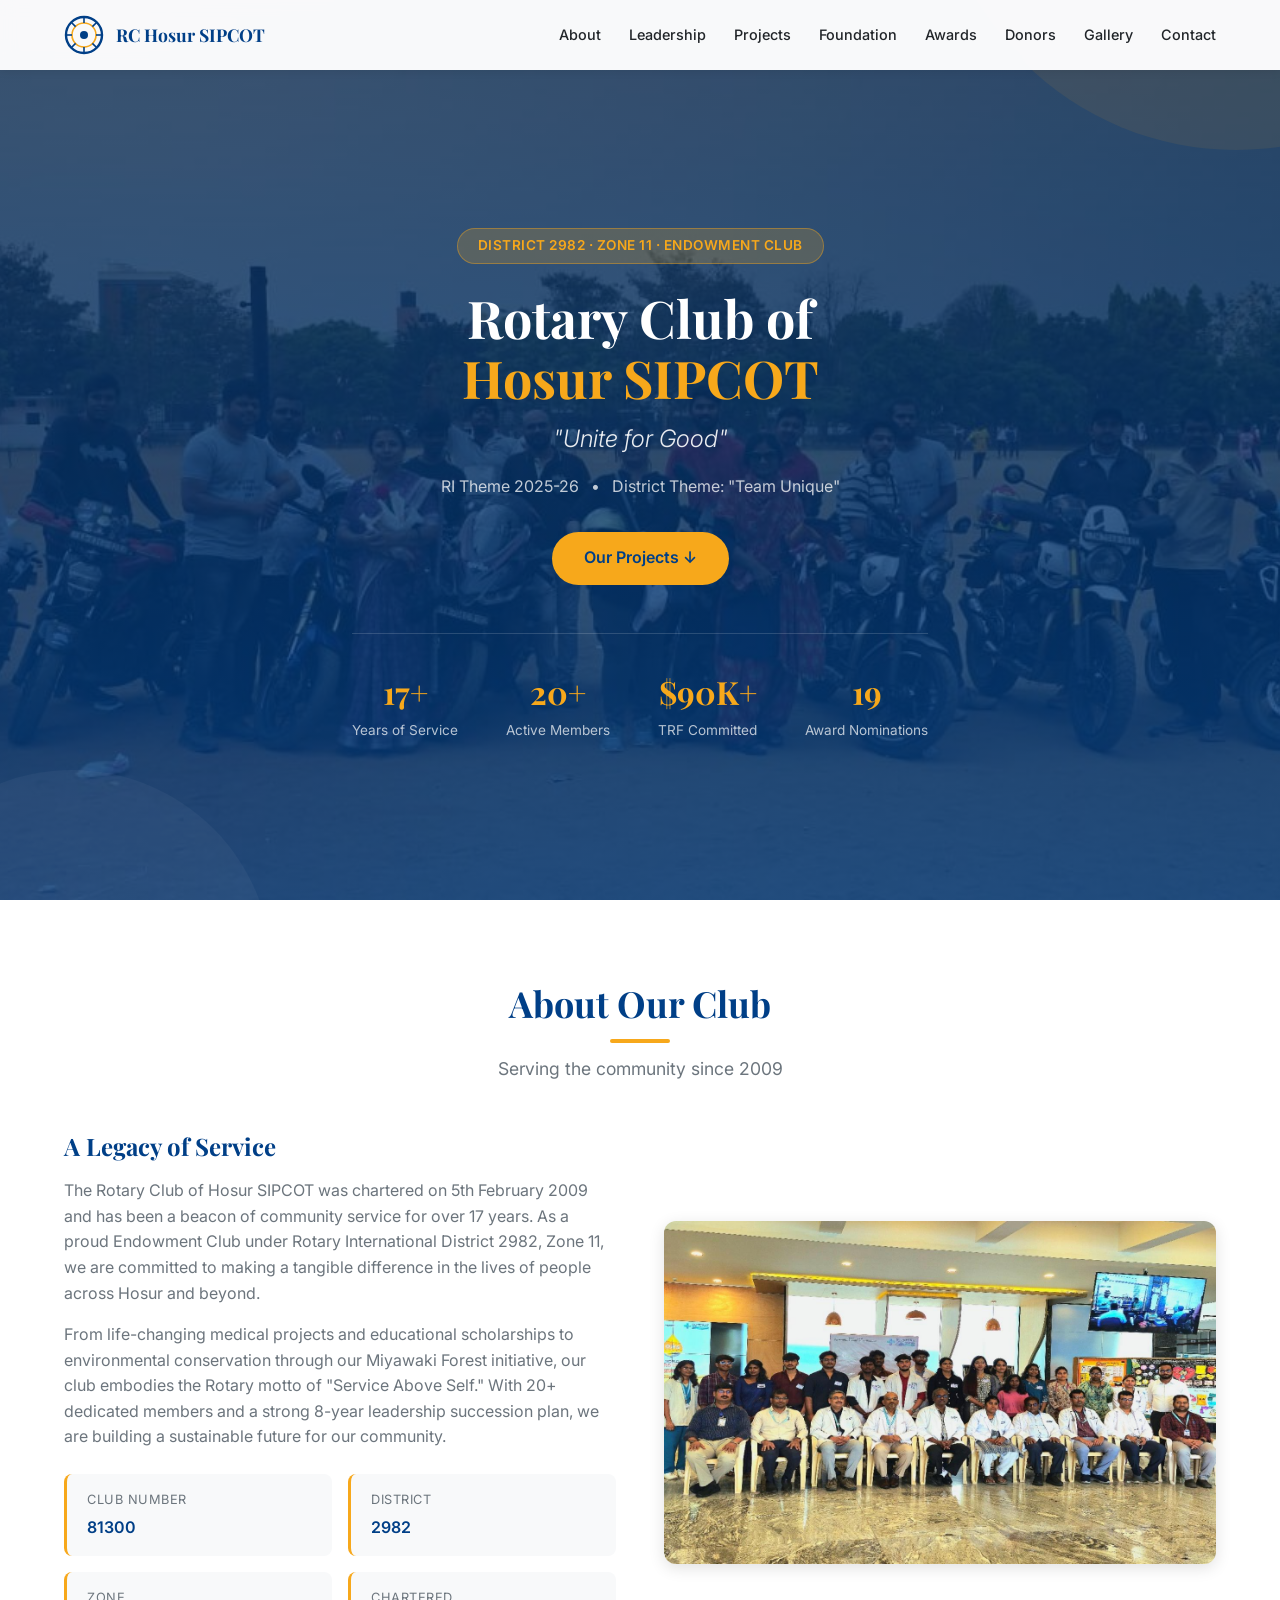
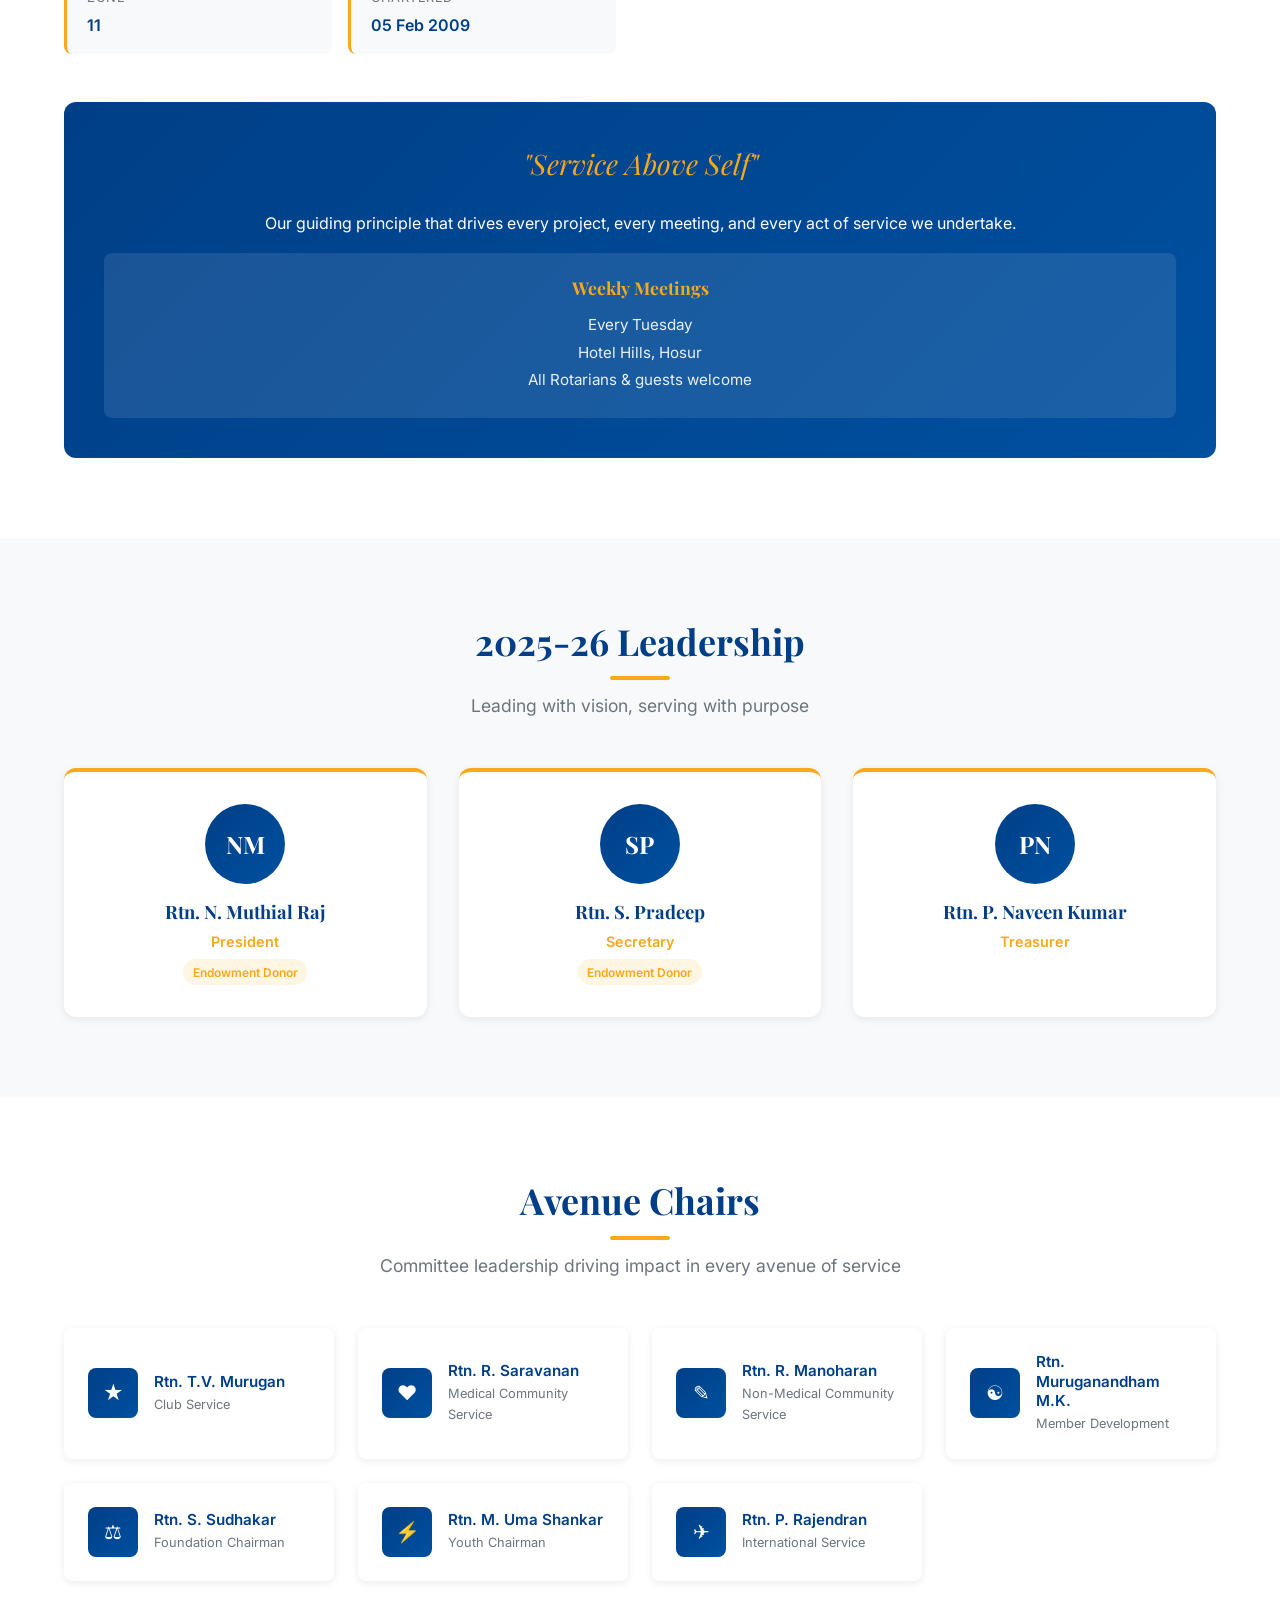
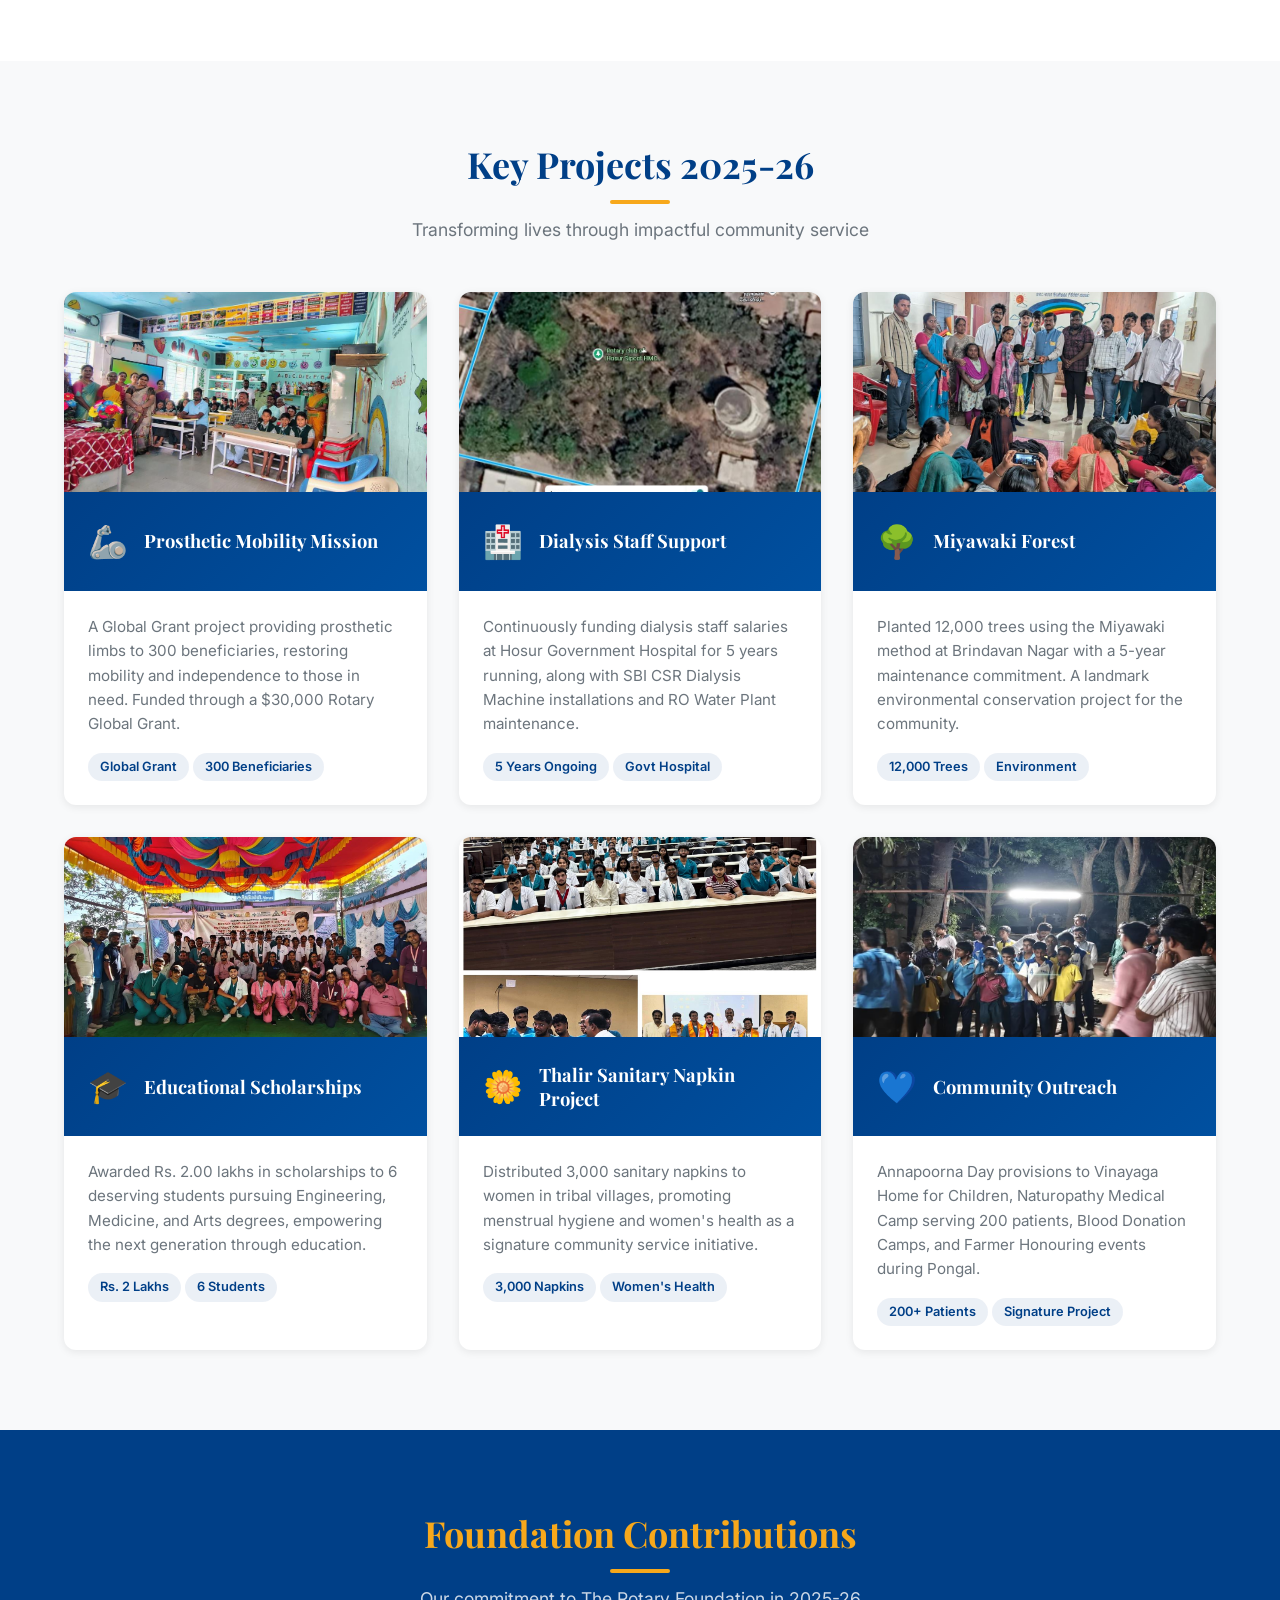
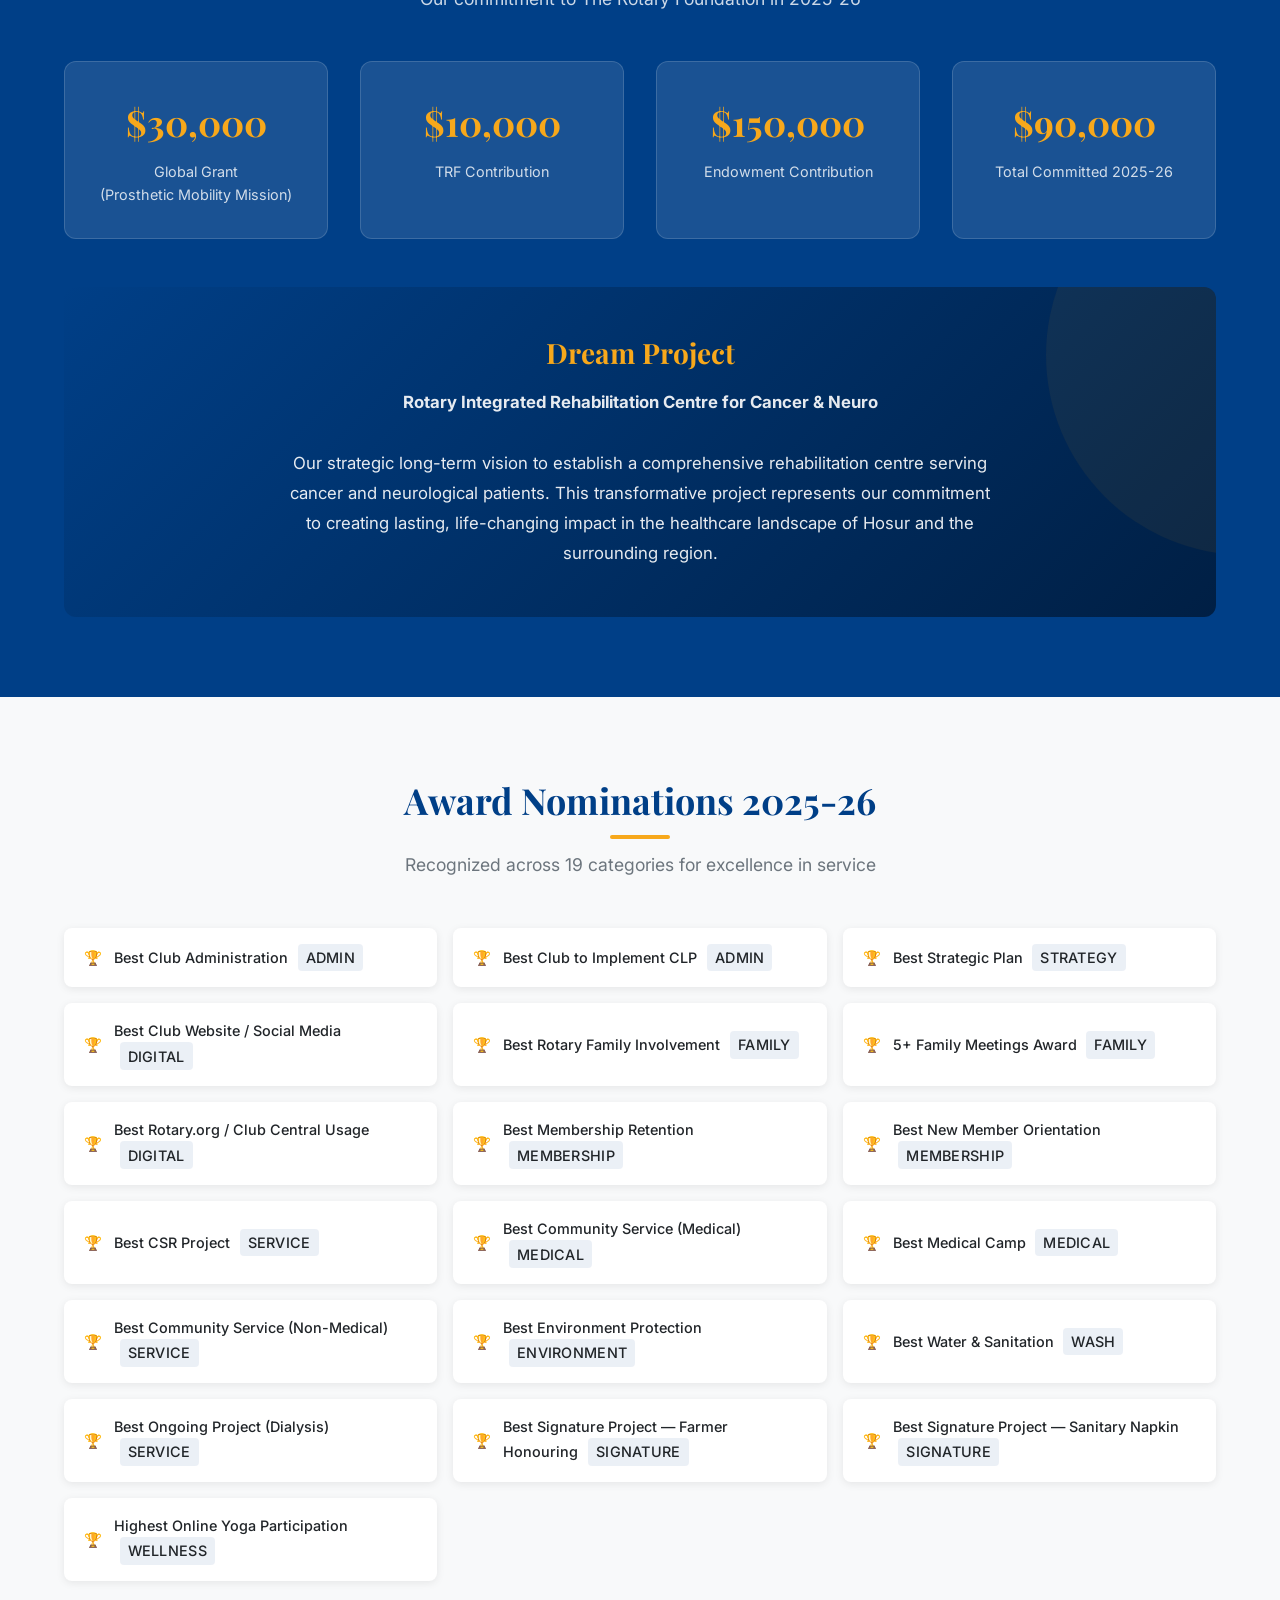
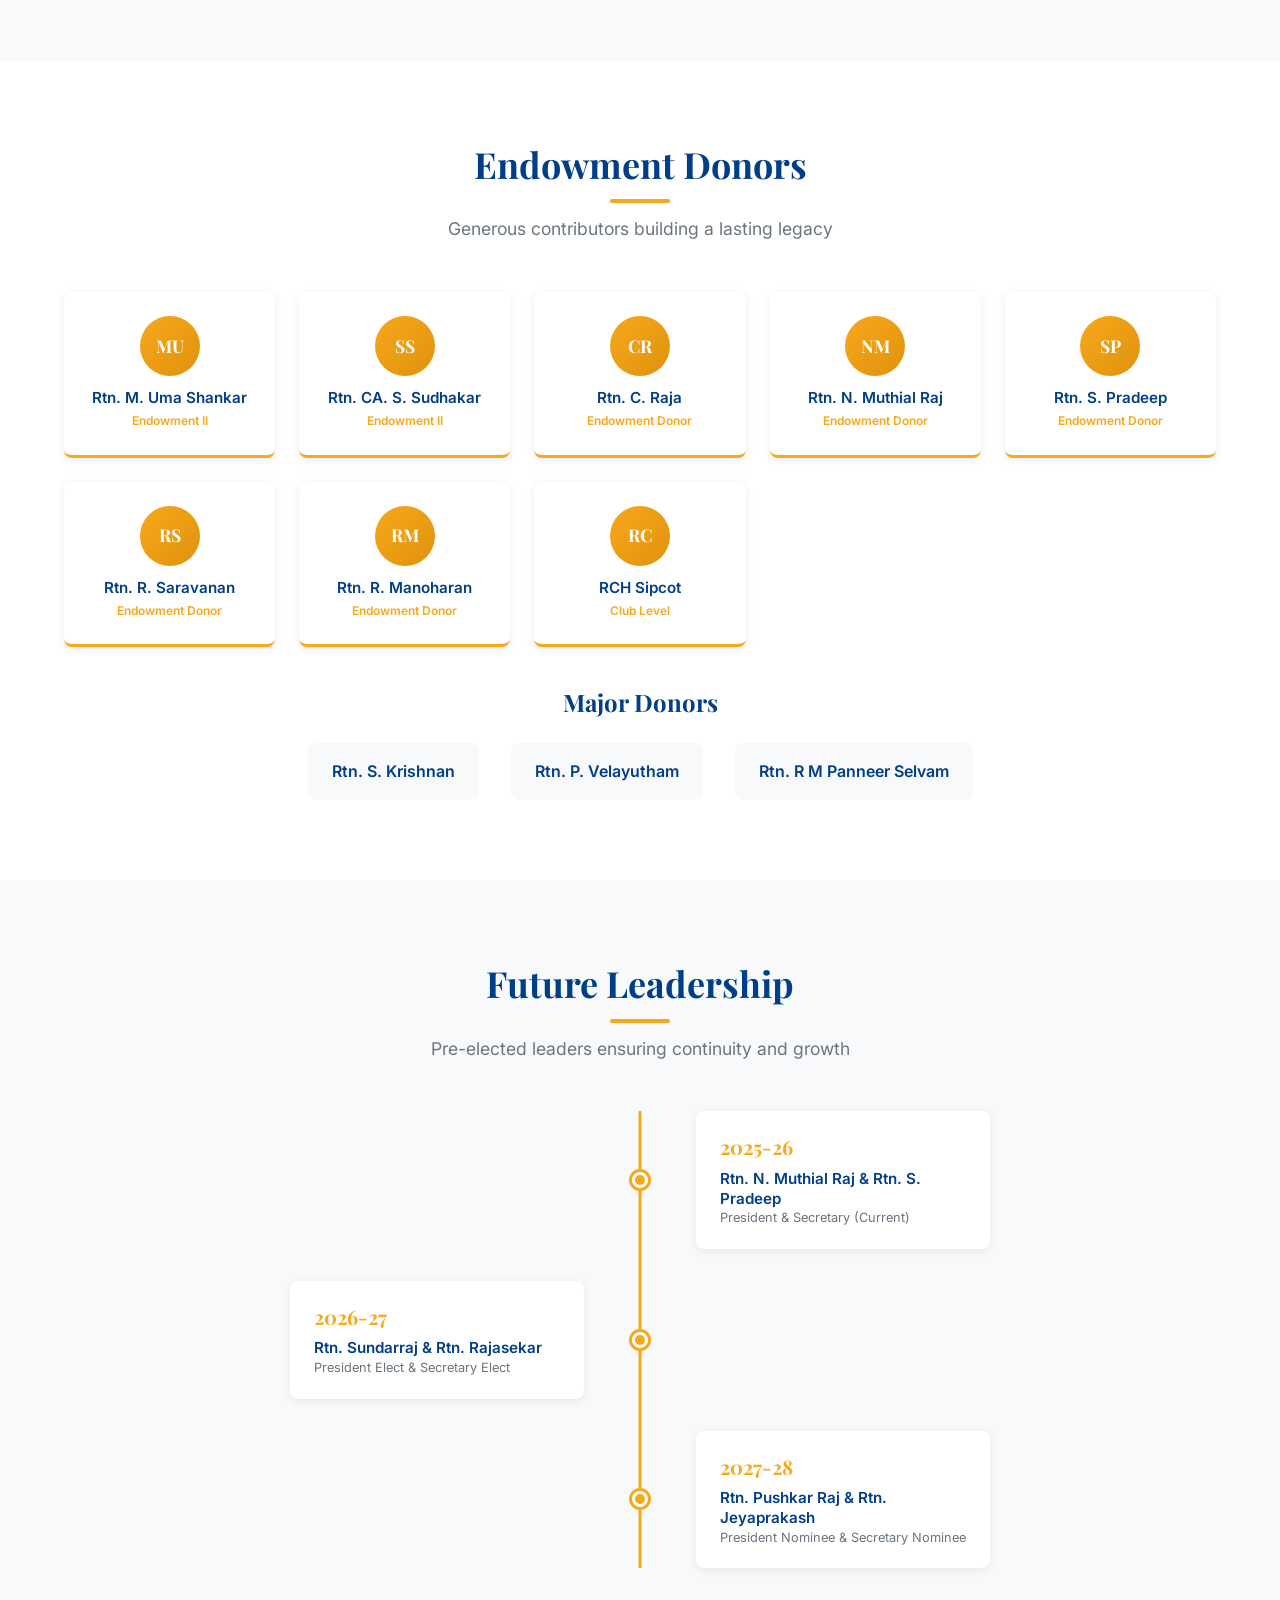
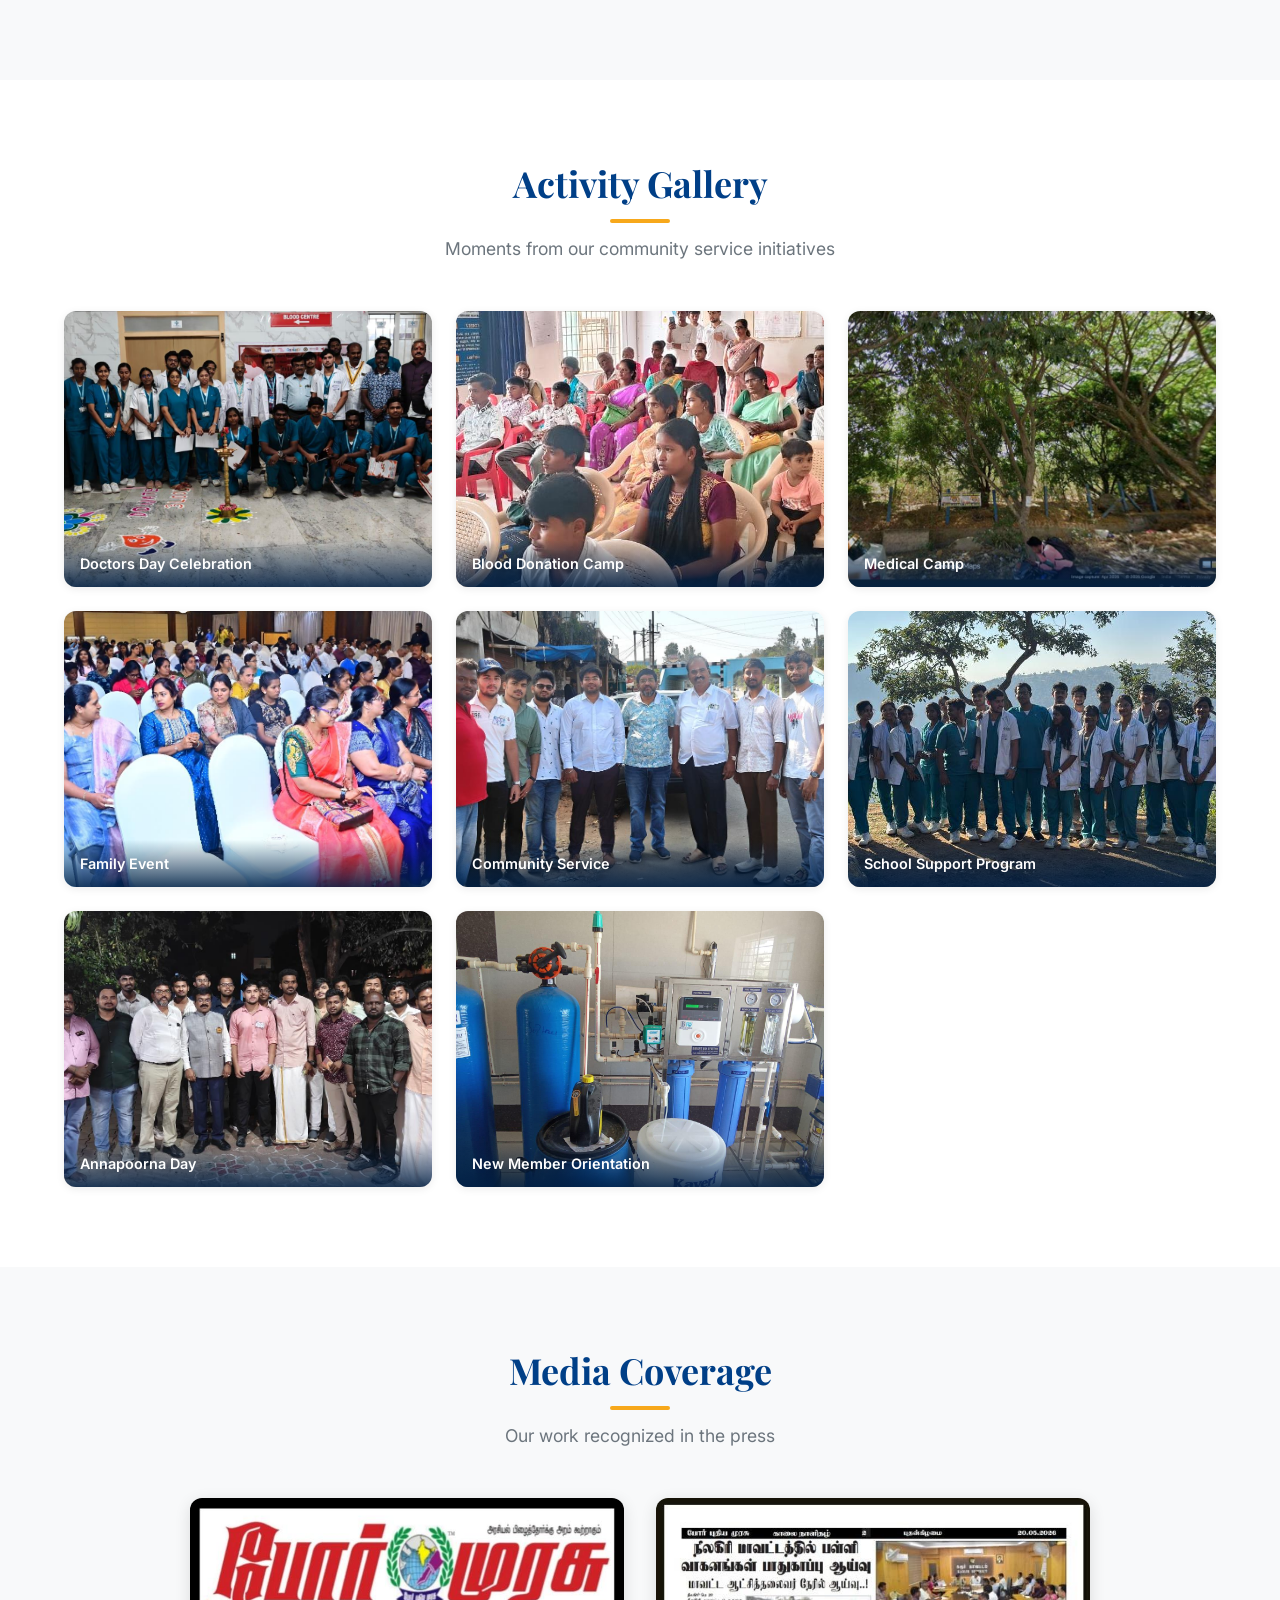
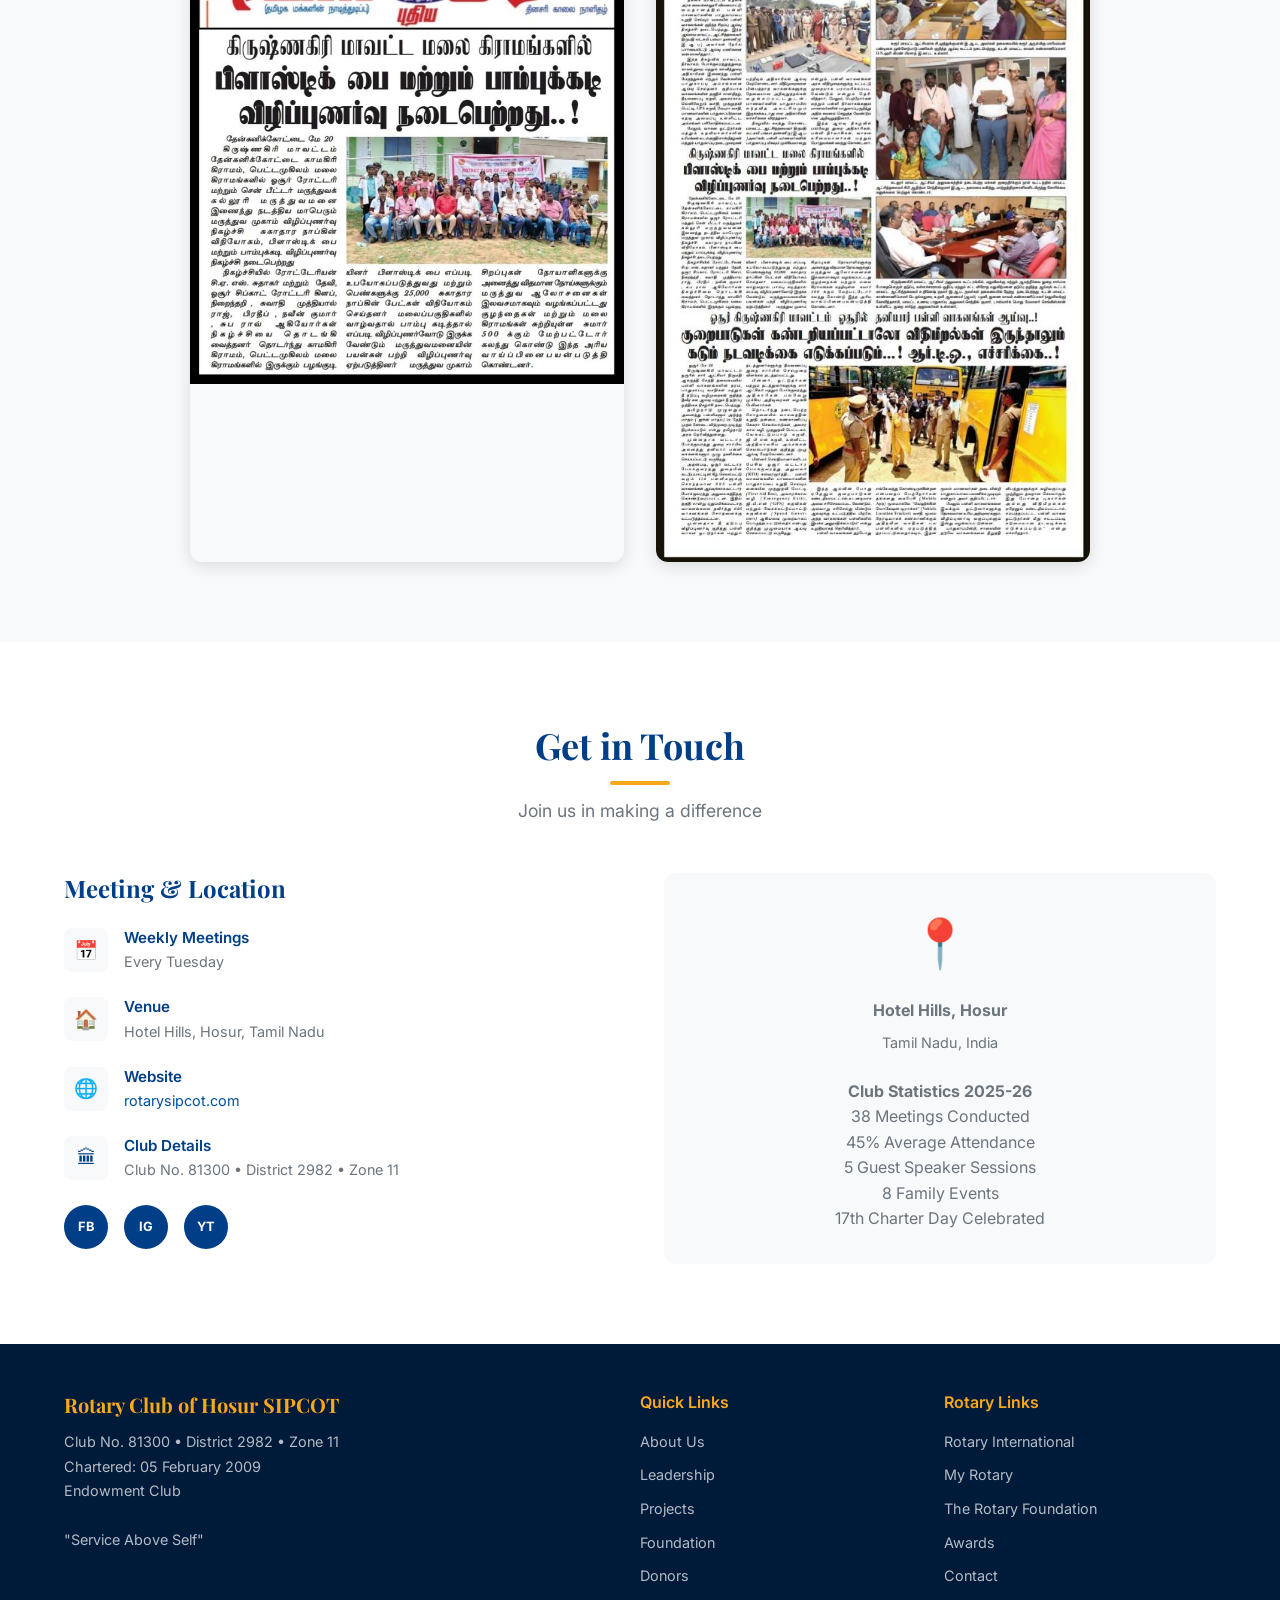
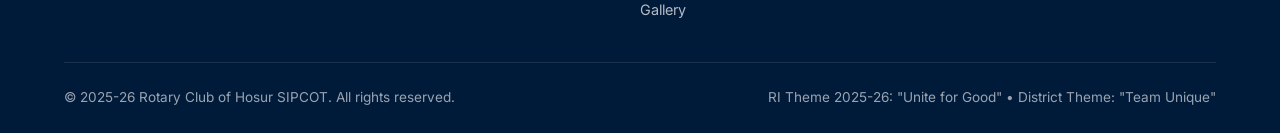
==== commit 4cdb9626: "Add images and gallery to website - 20 project/event photos extracted from award PDFs - Hero: instal" ====
--- a/index.html
+++ b/index.html
@@ -91,6 +91,7 @@
         <a href="#foundation">Foundation</a>
         <a href="#awards">Awards</a>
         <a href="#donors">Donors</a>
+        <a href="#gallery">Gallery</a>
         <a href="#contact">Contact</a>
       </div>
       <button class="nav-toggle" id="navToggle" aria-label="Toggle navigation">
@@ -102,7 +103,7 @@
   </nav>
 
   <!-- Hero Section -->
-  <section class="hero" id="hero">
+  <section class="hero" id="hero" style="background: linear-gradient(rgba(0, 31, 68, 0.75), rgba(0, 63, 135, 0.8)), url('images/installation-day.jpeg') center/cover no-repeat;">
     <div class="hero-content">
       <span class="hero-badge">District 2982 &middot; Zone 11 &middot; Endowment Club</span>
       <h1>Rotary Club of<br><span class="highlight">Hosur SIPCOT</span></h1>
@@ -168,6 +169,11 @@
             </div>
           </div>
         </div>
+        <div class="about-image">
+          <img src="images/installation-ceremony.jpeg" alt="Installation Ceremony of Rotary Club of Hosur SIPCOT" loading="lazy">
+        </div>
+      </div>
+      <div class="about-card-row">
         <div class="about-card">
           <div class="motto">"Service Above Self"</div>
           <p>Our guiding principle that drives every project, every meeting, and every act of service we undertake.</p>
@@ -287,6 +293,9 @@
       <div class="projects-grid">
         <!-- Prosthetic Limb -->
         <div class="project-card">
+          <div class="project-image">
+            <img src="images/prosthetic-limb-camp.jpeg" alt="Prosthetic Limb Camp" loading="lazy">
+          </div>
           <div class="project-header">
             <span class="project-icon">&#129470;</span>
             <h3>Prosthetic Mobility Mission</h3>
@@ -299,6 +308,9 @@
         </div>
         <!-- Dialysis -->
         <div class="project-card">
+          <div class="project-image">
+            <img src="images/dialysis-support.jpeg" alt="Dialysis Support at Government Hospital" loading="lazy">
+          </div>
           <div class="project-header">
             <span class="project-icon">&#127973;</span>
             <h3>Dialysis Staff Support</h3>
@@ -311,6 +323,9 @@
         </div>
         <!-- Miyawaki Forest -->
         <div class="project-card">
+          <div class="project-image">
+            <img src="images/miyawaki-forest.jpeg" alt="Miyawaki Forest Plantation" loading="lazy">
+          </div>
           <div class="project-header">
             <span class="project-icon">&#127795;</span>
             <h3>Miyawaki Forest</h3>
@@ -323,6 +338,9 @@
         </div>
         <!-- Scholarships -->
         <div class="project-card">
+          <div class="project-image">
+            <img src="images/scholarship.jpeg" alt="Educational Scholarship Distribution" loading="lazy">
+          </div>
           <div class="project-header">
             <span class="project-icon">&#127891;</span>
             <h3>Educational Scholarships</h3>
@@ -335,6 +353,9 @@
         </div>
         <!-- Thalir -->
         <div class="project-card">
+          <div class="project-image">
+            <img src="images/thalir-project.jpeg" alt="Thalir Sanitary Napkin Distribution" loading="lazy">
+          </div>
           <div class="project-header">
             <span class="project-icon">&#127804;</span>
             <h3>Thalir Sanitary Napkin Project</h3>
@@ -347,6 +368,9 @@
         </div>
         <!-- Annapoorna & Medical -->
         <div class="project-card">
+          <div class="project-image">
+            <img src="images/annapoorna-day-1.jpeg" alt="Annapoorna Day Community Outreach" loading="lazy">
+          </div>
           <div class="project-header">
             <span class="project-icon">&#128153;</span>
             <h3>Community Outreach</h3>
@@ -582,6 +606,70 @@
             <h4>Rtn. Pushkar Raj &amp; Rtn. Jeyaprakash</h4>
             <div class="role-label">President Nominee &amp; Secretary Nominee</div>
           </div>
+        </div>
+      </div>
+    </div>
+  </section>
+
+  <!-- Gallery Section -->
+  <section class="section" id="gallery">
+    <div class="container">
+      <div class="section-title">
+        <h2>Activity Gallery</h2>
+        <span class="underline"></span>
+        <p>Moments from our community service initiatives</p>
+      </div>
+      <div class="gallery-grid">
+        <div class="gallery-item">
+          <img src="images/doctors-day.jpeg" alt="Doctors Day Celebration" loading="lazy">
+          <div class="gallery-caption">Doctors Day Celebration</div>
+        </div>
+        <div class="gallery-item">
+          <img src="images/blood-donation.jpeg" alt="Blood Donation Camp" loading="lazy">
+          <div class="gallery-caption">Blood Donation Camp</div>
+        </div>
+        <div class="gallery-item">
+          <img src="images/medical-camp.jpeg" alt="Medical Camp" loading="lazy">
+          <div class="gallery-caption">Medical Camp</div>
+        </div>
+        <div class="gallery-item">
+          <img src="images/family-event.jpeg" alt="Family Event" loading="lazy">
+          <div class="gallery-caption">Family Event</div>
+        </div>
+        <div class="gallery-item">
+          <img src="images/community-service.jpeg" alt="Community Service" loading="lazy">
+          <div class="gallery-caption">Community Service</div>
+        </div>
+        <div class="gallery-item">
+          <img src="images/school-support.jpeg" alt="School Support Program" loading="lazy">
+          <div class="gallery-caption">School Support Program</div>
+        </div>
+        <div class="gallery-item">
+          <img src="images/annapoorna-day-2.jpeg" alt="Annapoorna Day" loading="lazy">
+          <div class="gallery-caption">Annapoorna Day</div>
+        </div>
+        <div class="gallery-item">
+          <img src="images/new-member-orientation.jpeg" alt="New Member Orientation" loading="lazy">
+          <div class="gallery-caption">New Member Orientation</div>
+        </div>
+      </div>
+    </div>
+  </section>
+
+  <!-- Media Coverage Section -->
+  <section class="section section-alt" id="media">
+    <div class="container">
+      <div class="section-title">
+        <h2>Media Coverage</h2>
+        <span class="underline"></span>
+        <p>Our work recognized in the press</p>
+      </div>
+      <div class="media-grid">
+        <div class="media-item">
+          <img src="images/newspaper-coverage-1.jpeg" alt="Newspaper Coverage of Rotary Club Activities" loading="lazy">
+        </div>
+        <div class="media-item">
+          <img src="images/newspaper-coverage-2.jpeg" alt="Newspaper Coverage of Rotary Club Projects" loading="lazy">
         </div>
       </div>
     </div>
@@ -672,6 +760,7 @@
             <li><a href="#projects">Projects</a></li>
             <li><a href="#foundation">Foundation</a></li>
             <li><a href="#donors">Donors</a></li>
+            <li><a href="#gallery">Gallery</a></li>
           </ul>
         </div>
         <div class="footer-quick">
--- a/css/styles.css
+++ b/css/styles.css
@@ -217,6 +217,8 @@
   align-items: center;
   justify-content: center;
   background: linear-gradient(135deg, var(--royal-blue) 0%, var(--light-blue) 50%, #0067CC 100%);
+  background-size: cover;
+  background-position: center;
   color: var(--white);
   text-align: center;
   overflow: hidden;
@@ -386,6 +388,29 @@
   color: var(--royal-blue);
 }
 
+/* --- About Image --- */
+.about-image {
+  border-radius: var(--radius-lg);
+  overflow: hidden;
+  box-shadow: var(--shadow-md);
+}
+
+.about-image img {
+  width: 100%;
+  height: 100%;
+  object-fit: cover;
+  display: block;
+  transition: transform var(--transition);
+}
+
+.about-image:hover img {
+  transform: scale(1.03);
+}
+
+.about-card-row {
+  margin-top: 3rem;
+}
+
 .about-card {
   background: linear-gradient(135deg, var(--royal-blue), var(--light-blue));
   color: var(--white);
@@ -547,6 +572,24 @@
 .project-card:hover {
   transform: translateY(-4px);
   box-shadow: var(--shadow-md);
+}
+
+.project-image {
+  width: 100%;
+  height: 200px;
+  overflow: hidden;
+}
+
+.project-image img {
+  width: 100%;
+  height: 100%;
+  object-fit: cover;
+  display: block;
+  transition: transform var(--transition);
+}
+
+.project-card:hover .project-image img {
+  transform: scale(1.05);
 }
 
 .project-header {
@@ -989,6 +1032,77 @@
 .footer-bottom p {
   font-size: 0.85rem;
   opacity: 0.6;
+}
+
+/* --- Gallery --- */
+.gallery-grid {
+  display: grid;
+  grid-template-columns: repeat(3, 1fr);
+  gap: 1.5rem;
+}
+
+.gallery-item {
+  position: relative;
+  border-radius: var(--radius-lg);
+  overflow: hidden;
+  box-shadow: var(--shadow-sm);
+  aspect-ratio: 4 / 3;
+}
+
+.gallery-item img {
+  width: 100%;
+  height: 100%;
+  object-fit: cover;
+  display: block;
+  transition: transform 0.4s ease;
+}
+
+.gallery-item:hover img {
+  transform: scale(1.08);
+}
+
+.gallery-caption {
+  position: absolute;
+  bottom: 0;
+  left: 0;
+  right: 0;
+  padding: 0.75rem 1rem;
+  background: linear-gradient(transparent, rgba(0, 31, 68, 0.85));
+  color: var(--white);
+  font-size: 0.9rem;
+  font-weight: 600;
+  transition: padding var(--transition);
+}
+
+.gallery-item:hover .gallery-caption {
+  padding-bottom: 1rem;
+}
+
+/* --- Media Coverage --- */
+.media-grid {
+  display: grid;
+  grid-template-columns: 1fr 1fr;
+  gap: 2rem;
+  max-width: 900px;
+  margin: 0 auto;
+}
+
+.media-item {
+  border-radius: var(--radius-lg);
+  overflow: hidden;
+  box-shadow: var(--shadow-md);
+  transition: transform var(--transition), box-shadow var(--transition);
+}
+
+.media-item:hover {
+  transform: translateY(-4px);
+  box-shadow: var(--shadow-lg);
+}
+
+.media-item img {
+  width: 100%;
+  height: auto;
+  display: block;
 }
 
 /* --- Back to Top --- */
@@ -1035,7 +1149,15 @@
     grid-template-columns: 1fr;
   }
 
+  .about-image {
+    max-height: 400px;
+  }
+
   .leadership-grid {
+    grid-template-columns: repeat(2, 1fr);
+  }
+
+  .gallery-grid {
     grid-template-columns: repeat(2, 1fr);
   }
 
@@ -1141,6 +1263,14 @@
   .dream-project {
     padding: 2rem 1.5rem;
   }
+
+  .gallery-grid {
+    grid-template-columns: 1fr;
+  }
+
+  .media-grid {
+    grid-template-columns: 1fr;
+  }
 }
 
 @media (max-width: 480px) {
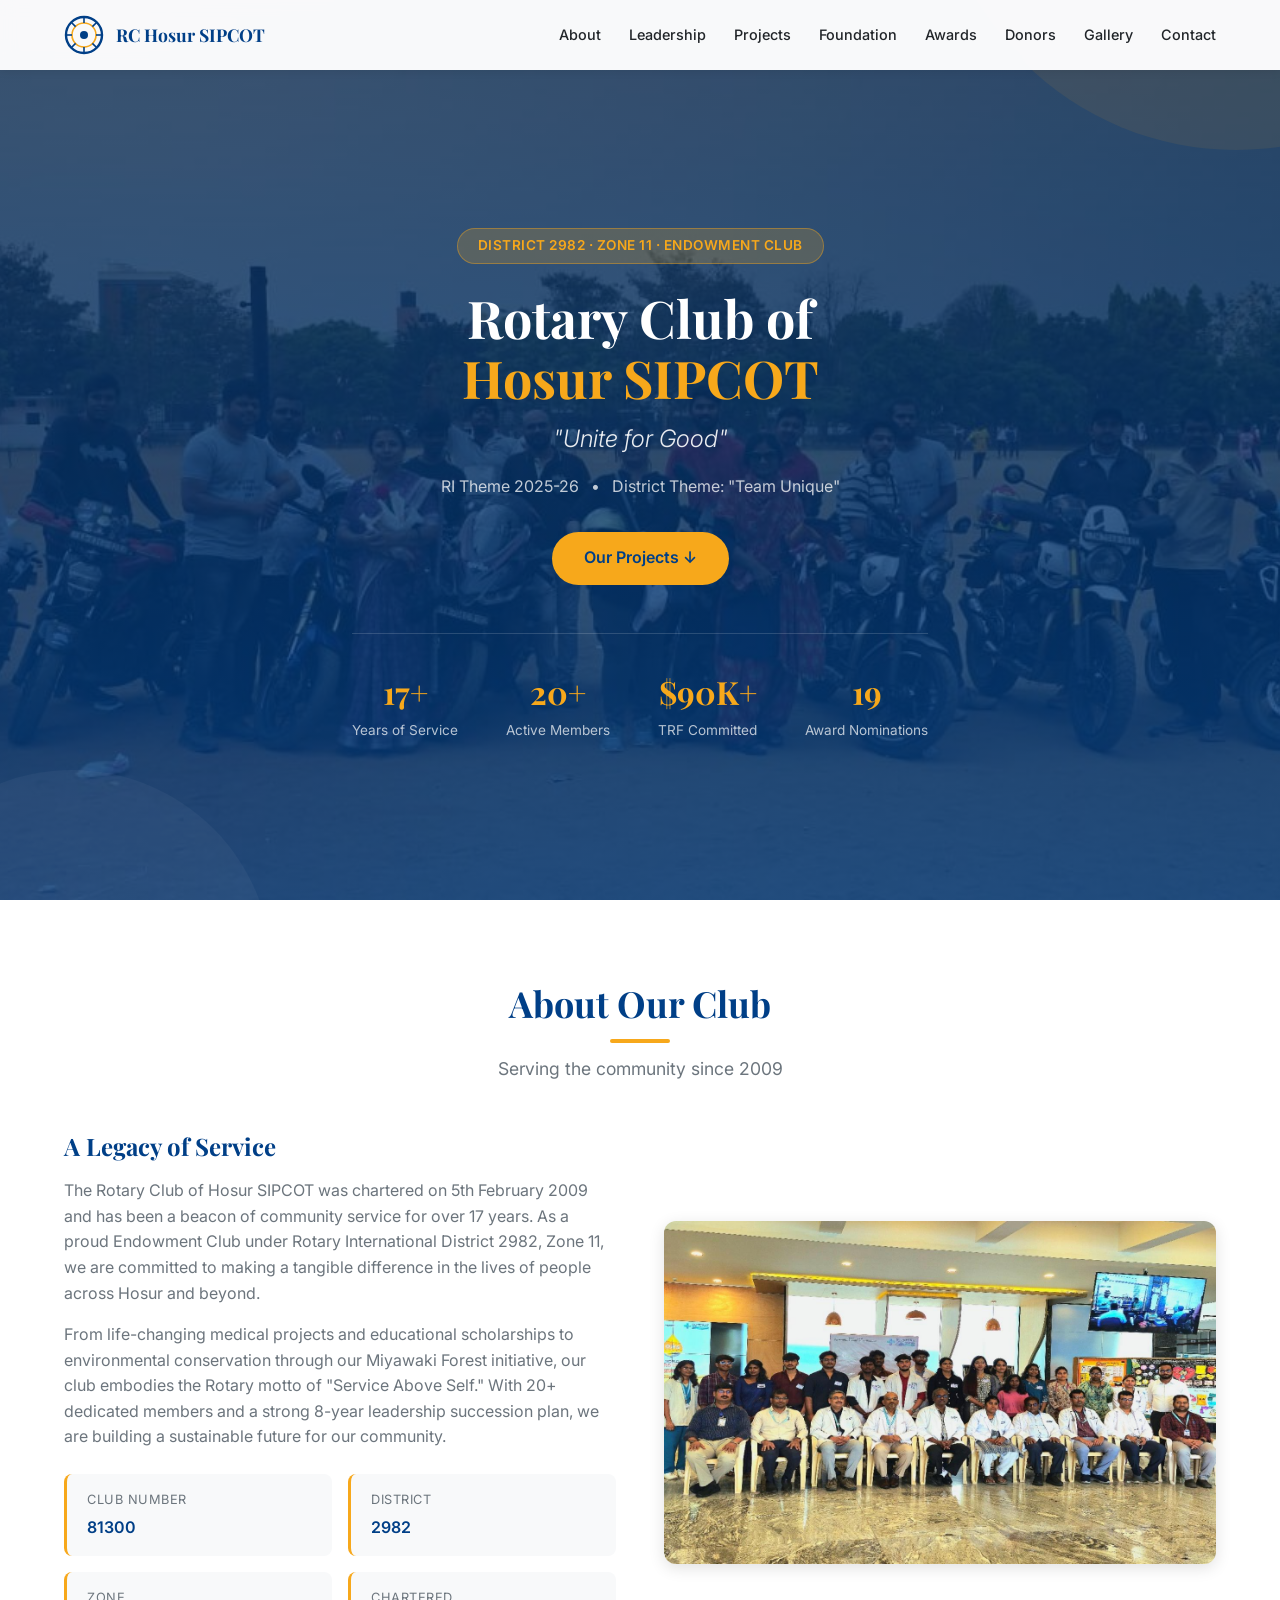
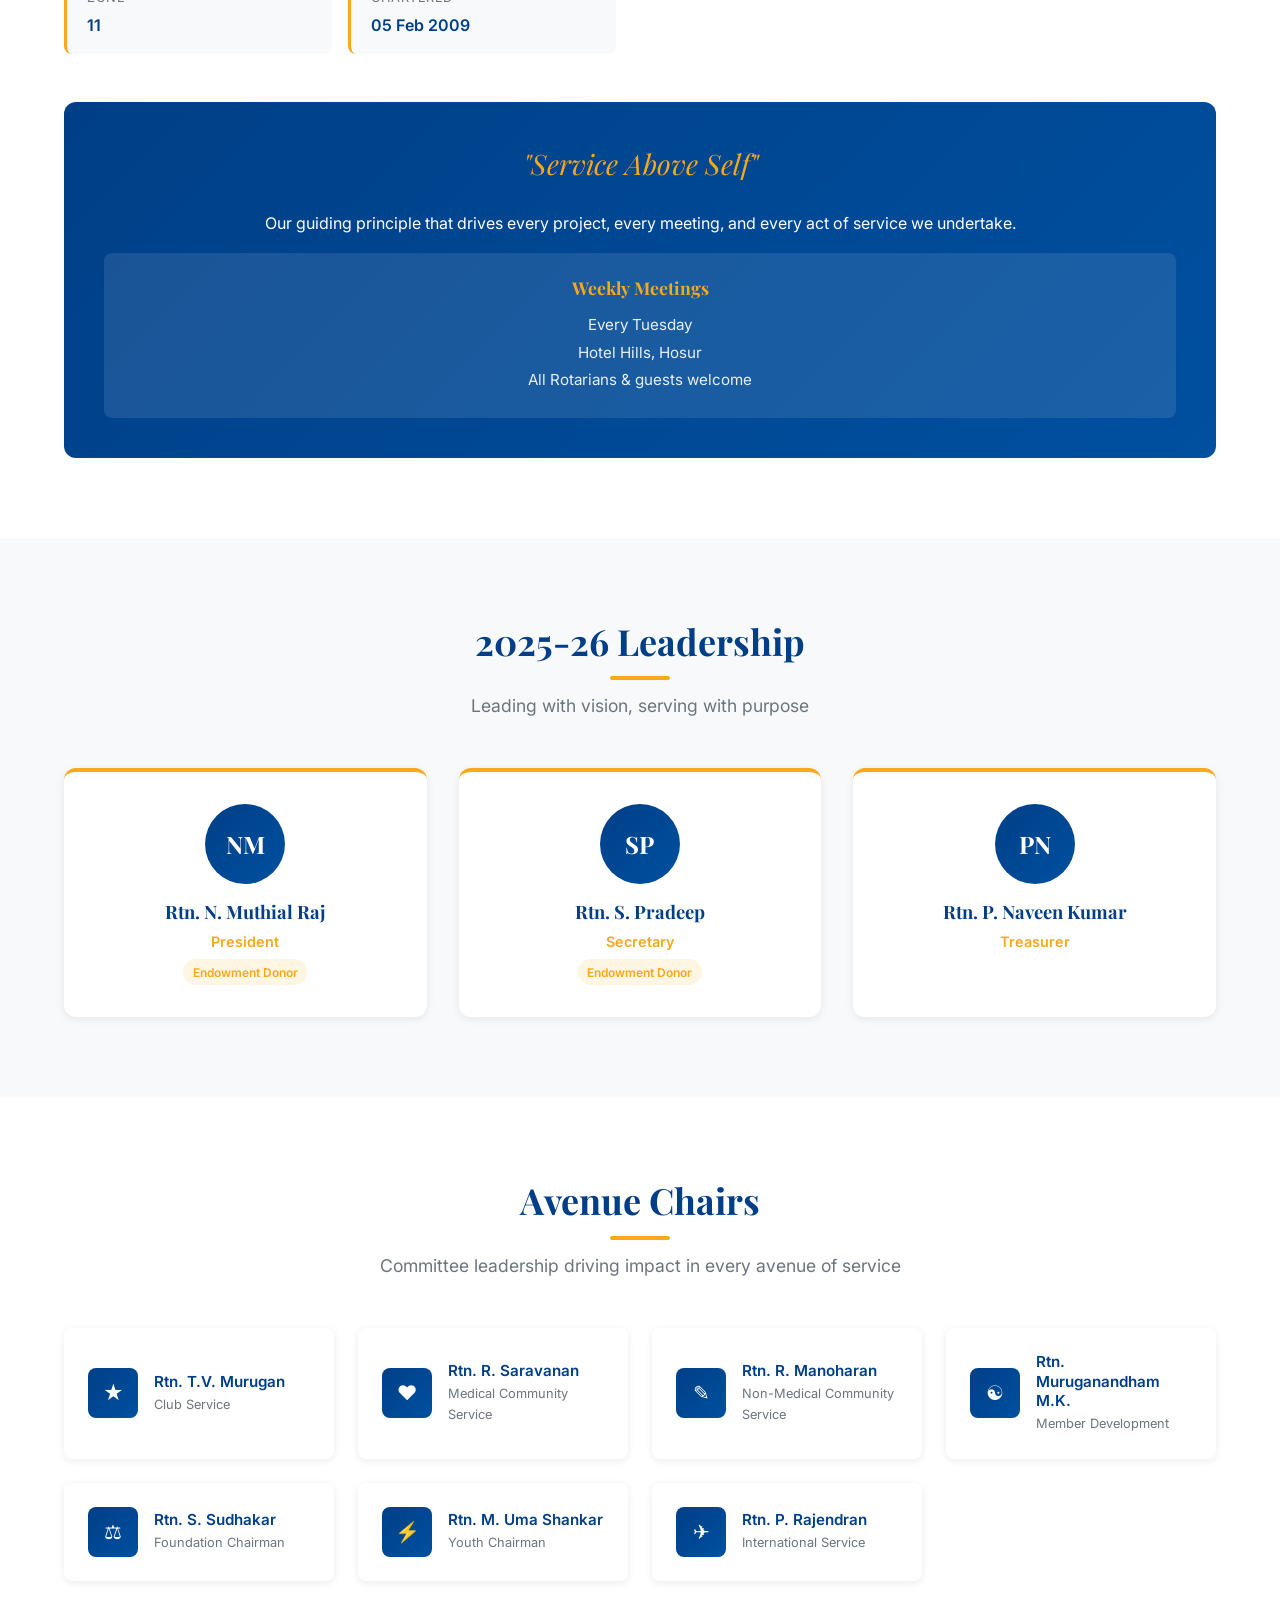
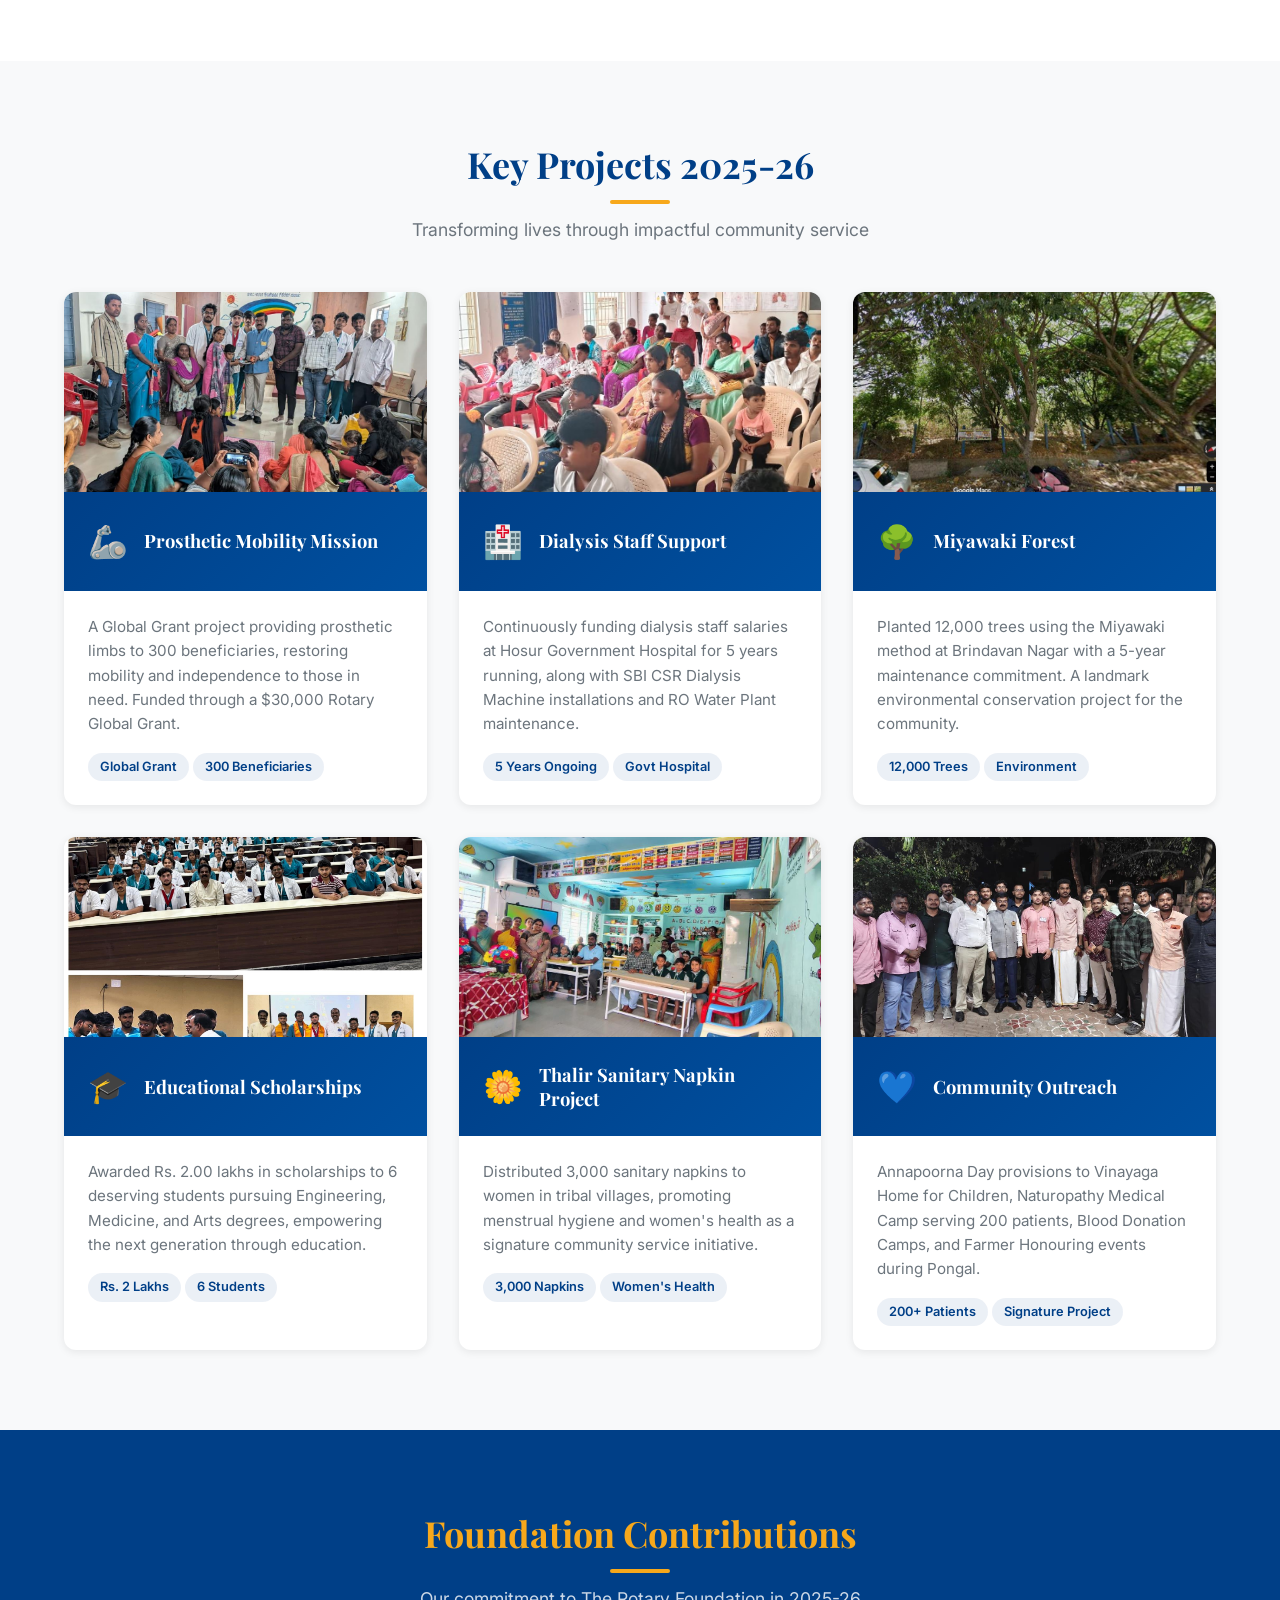
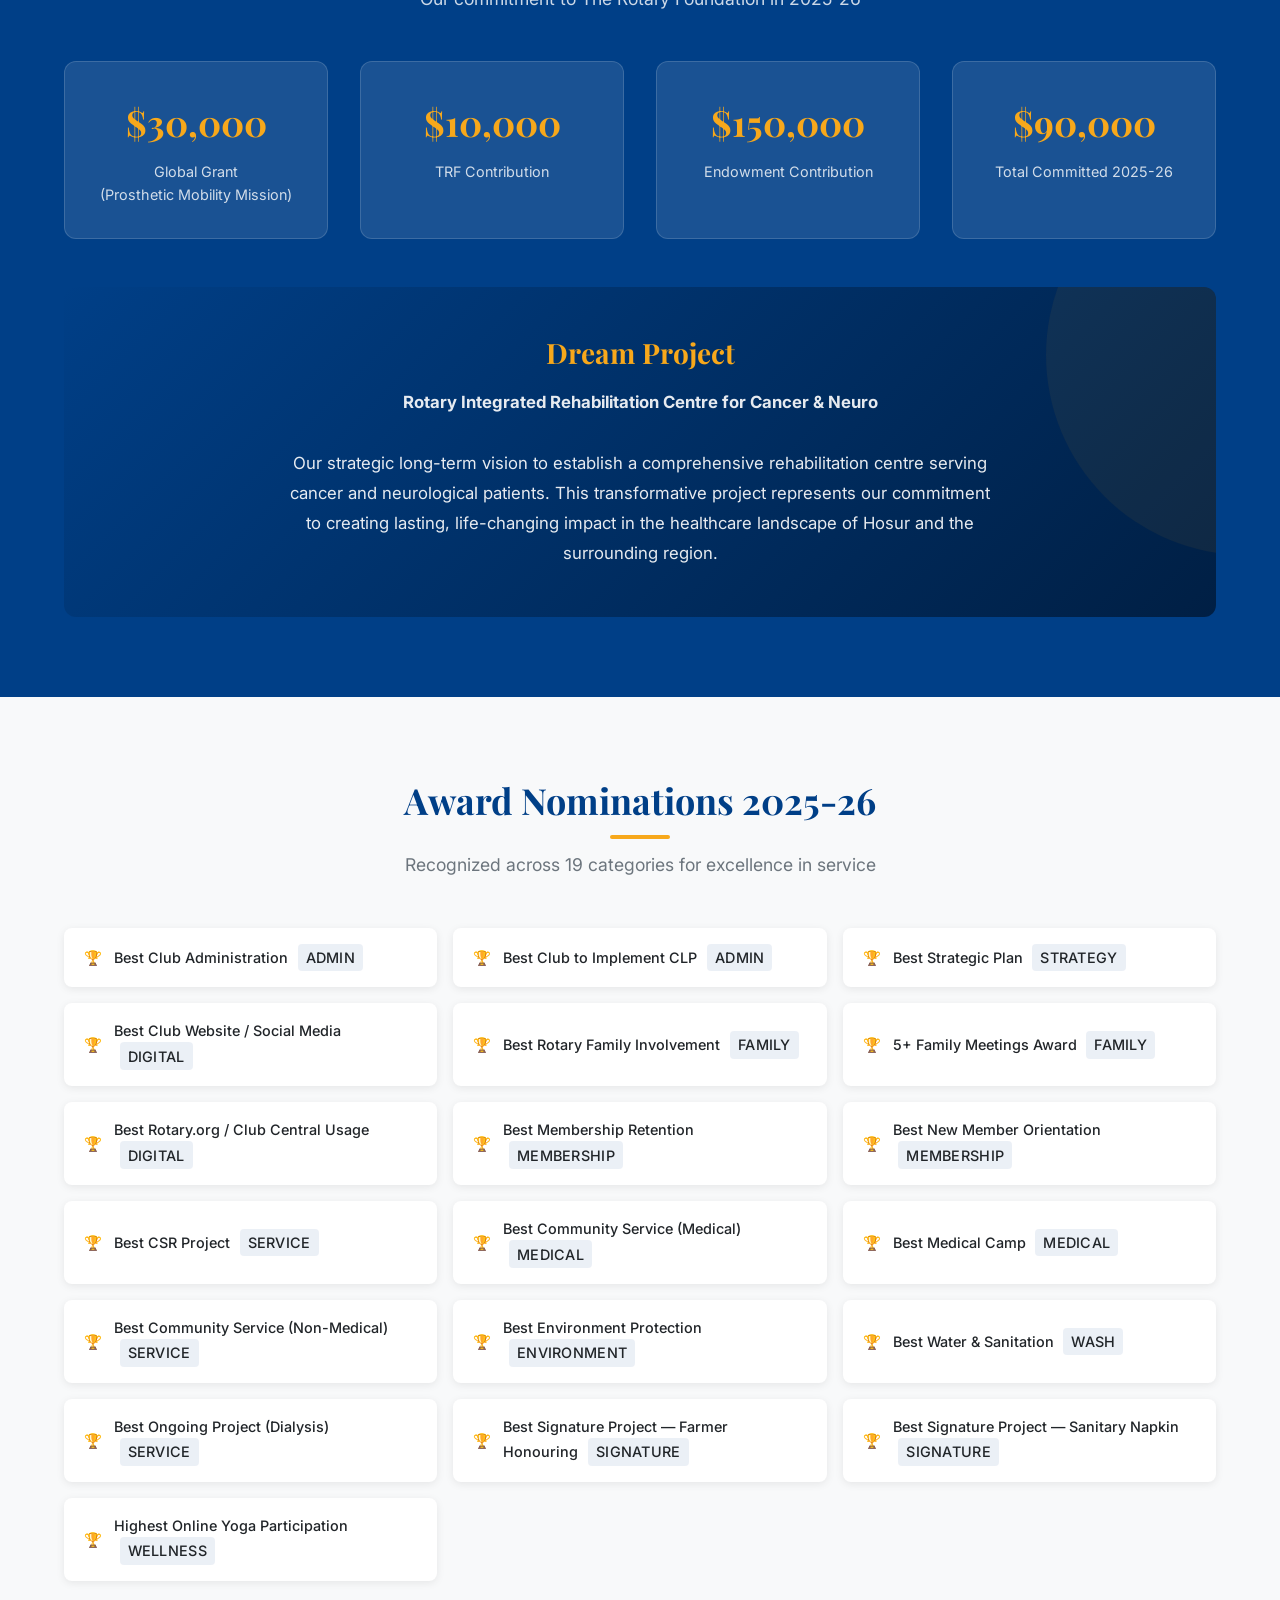
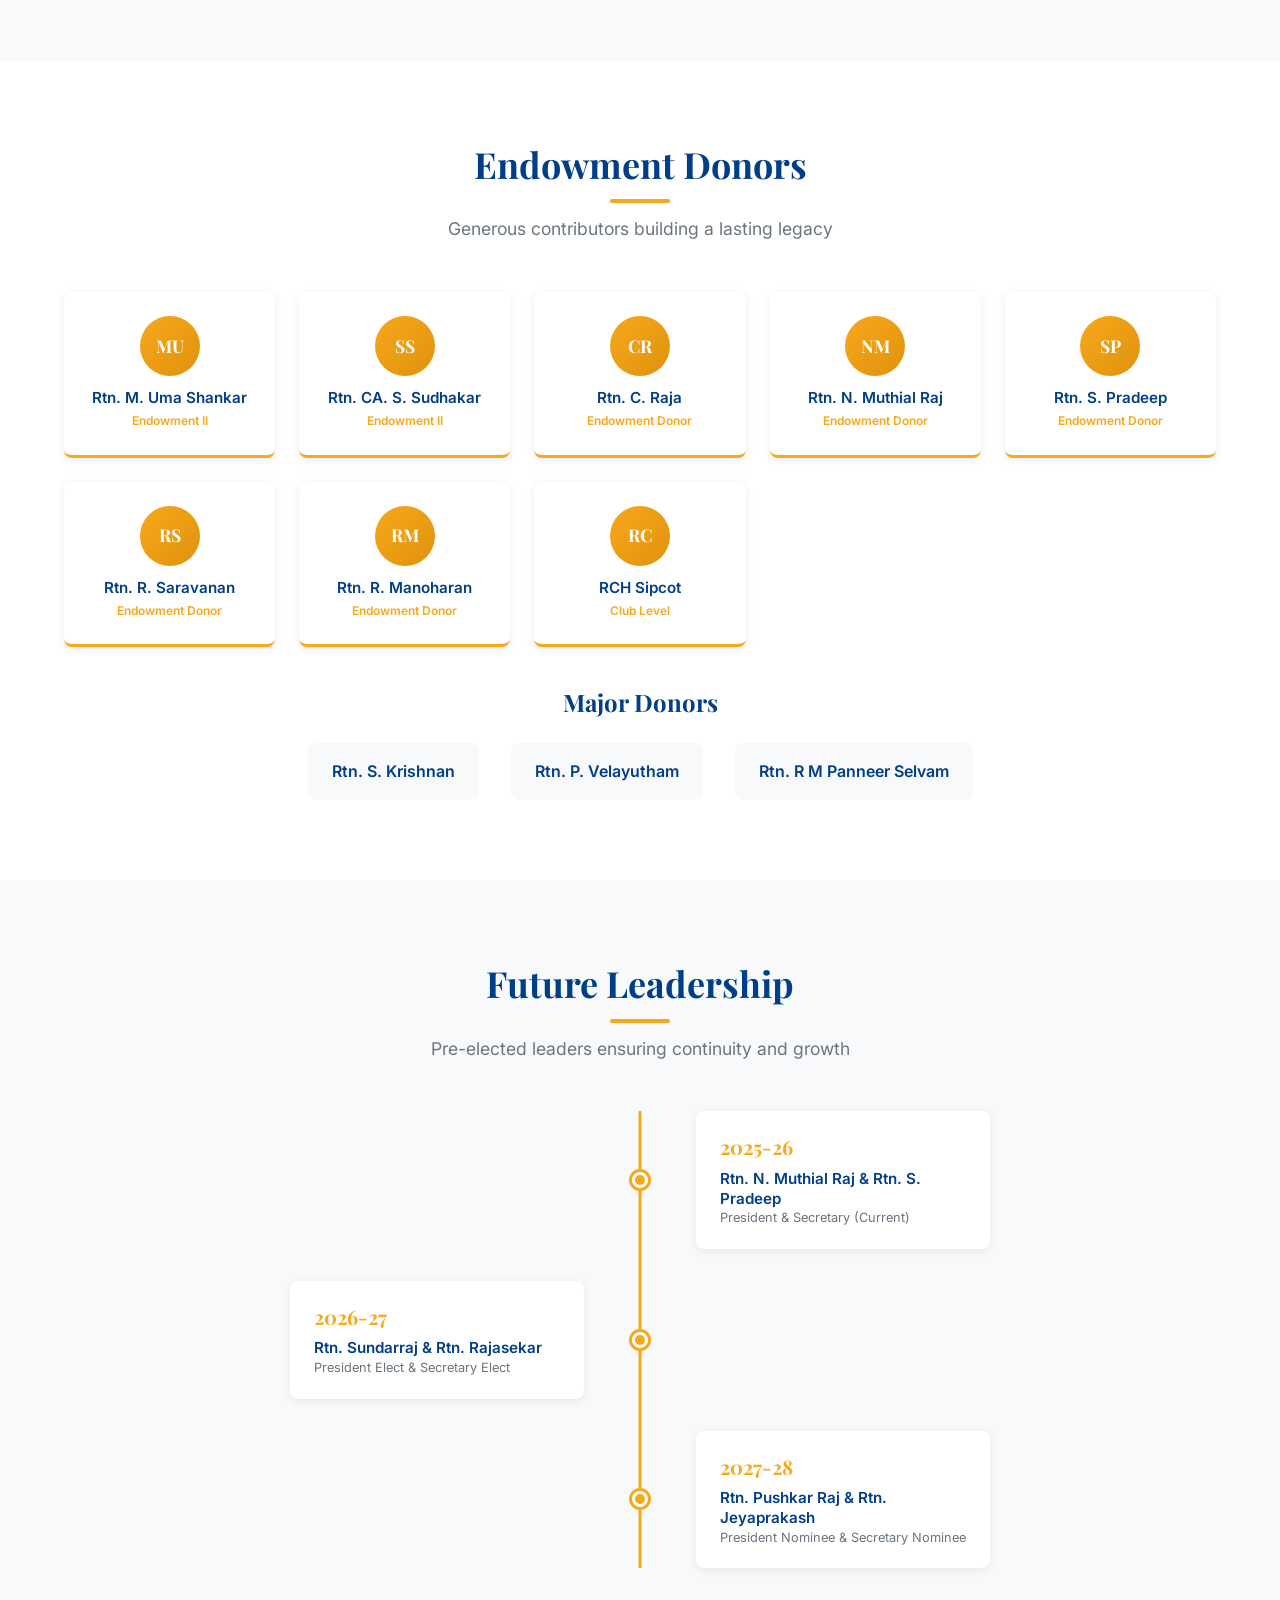
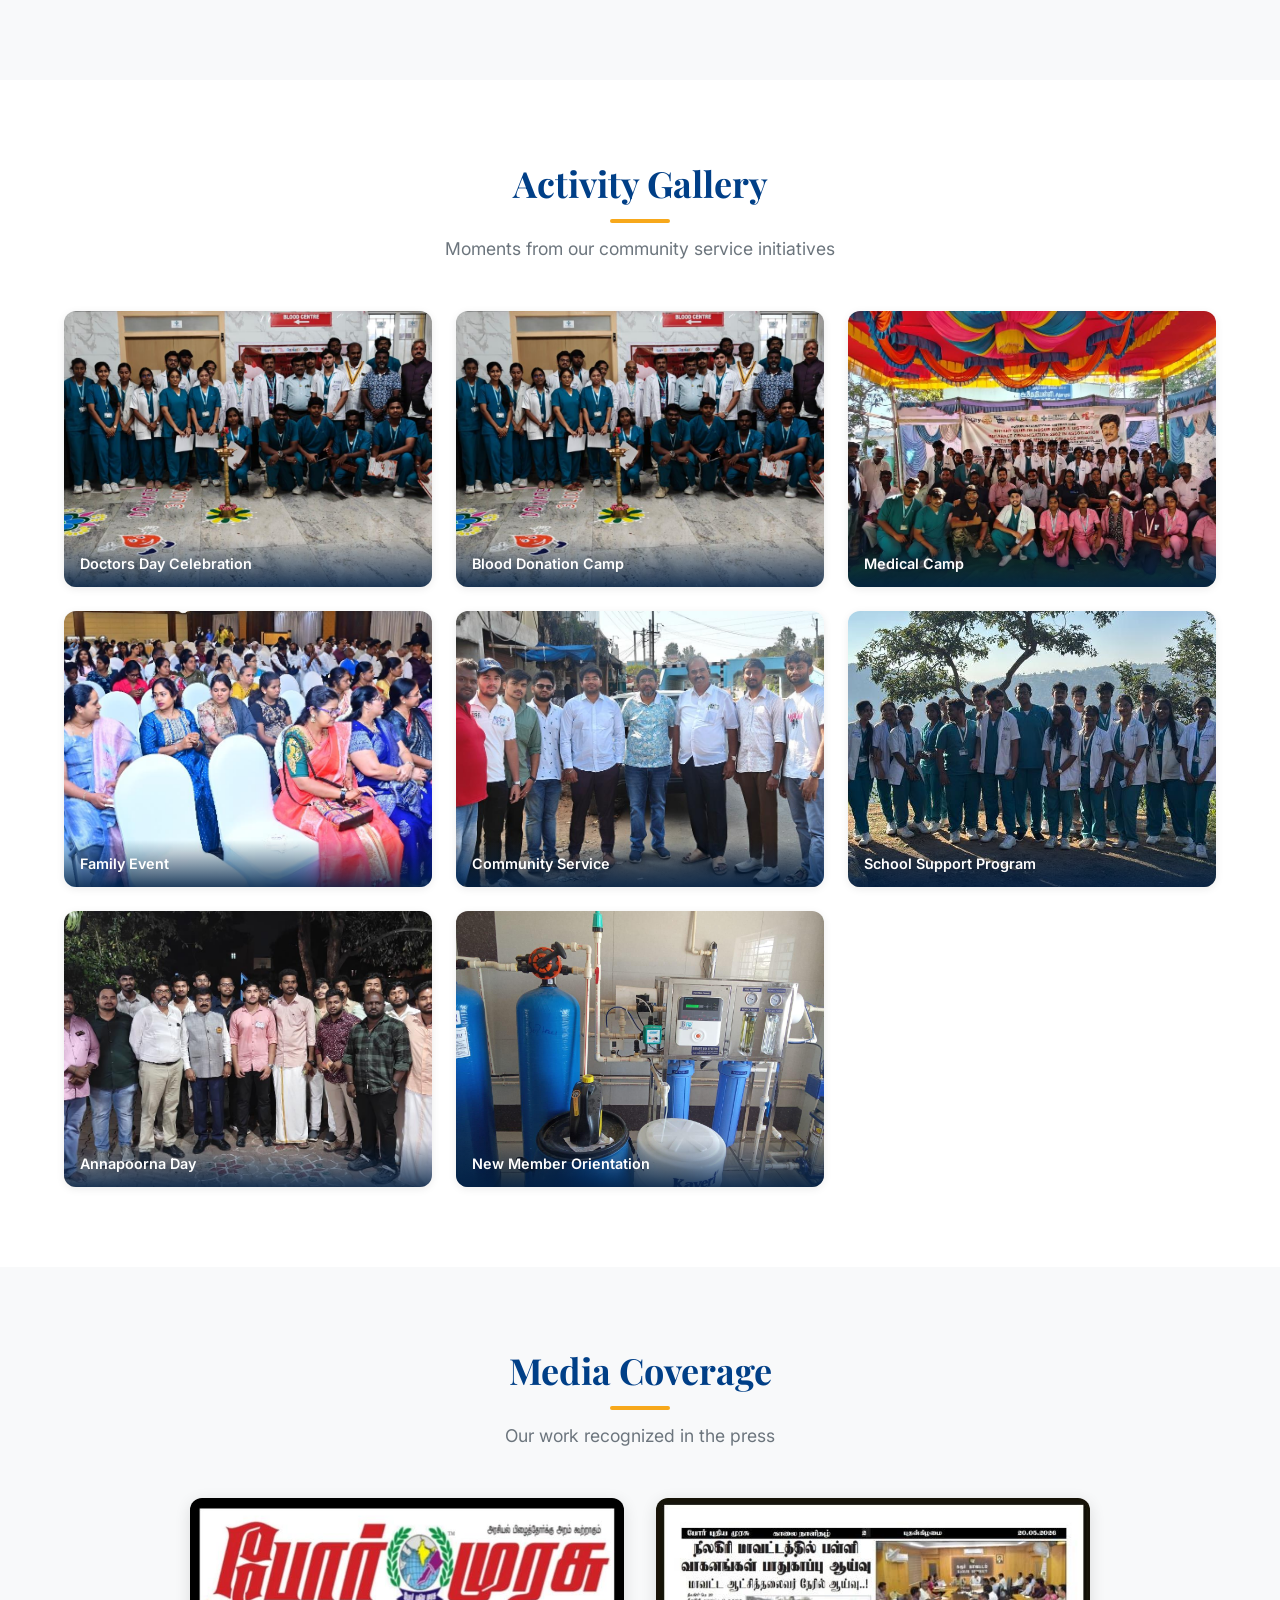
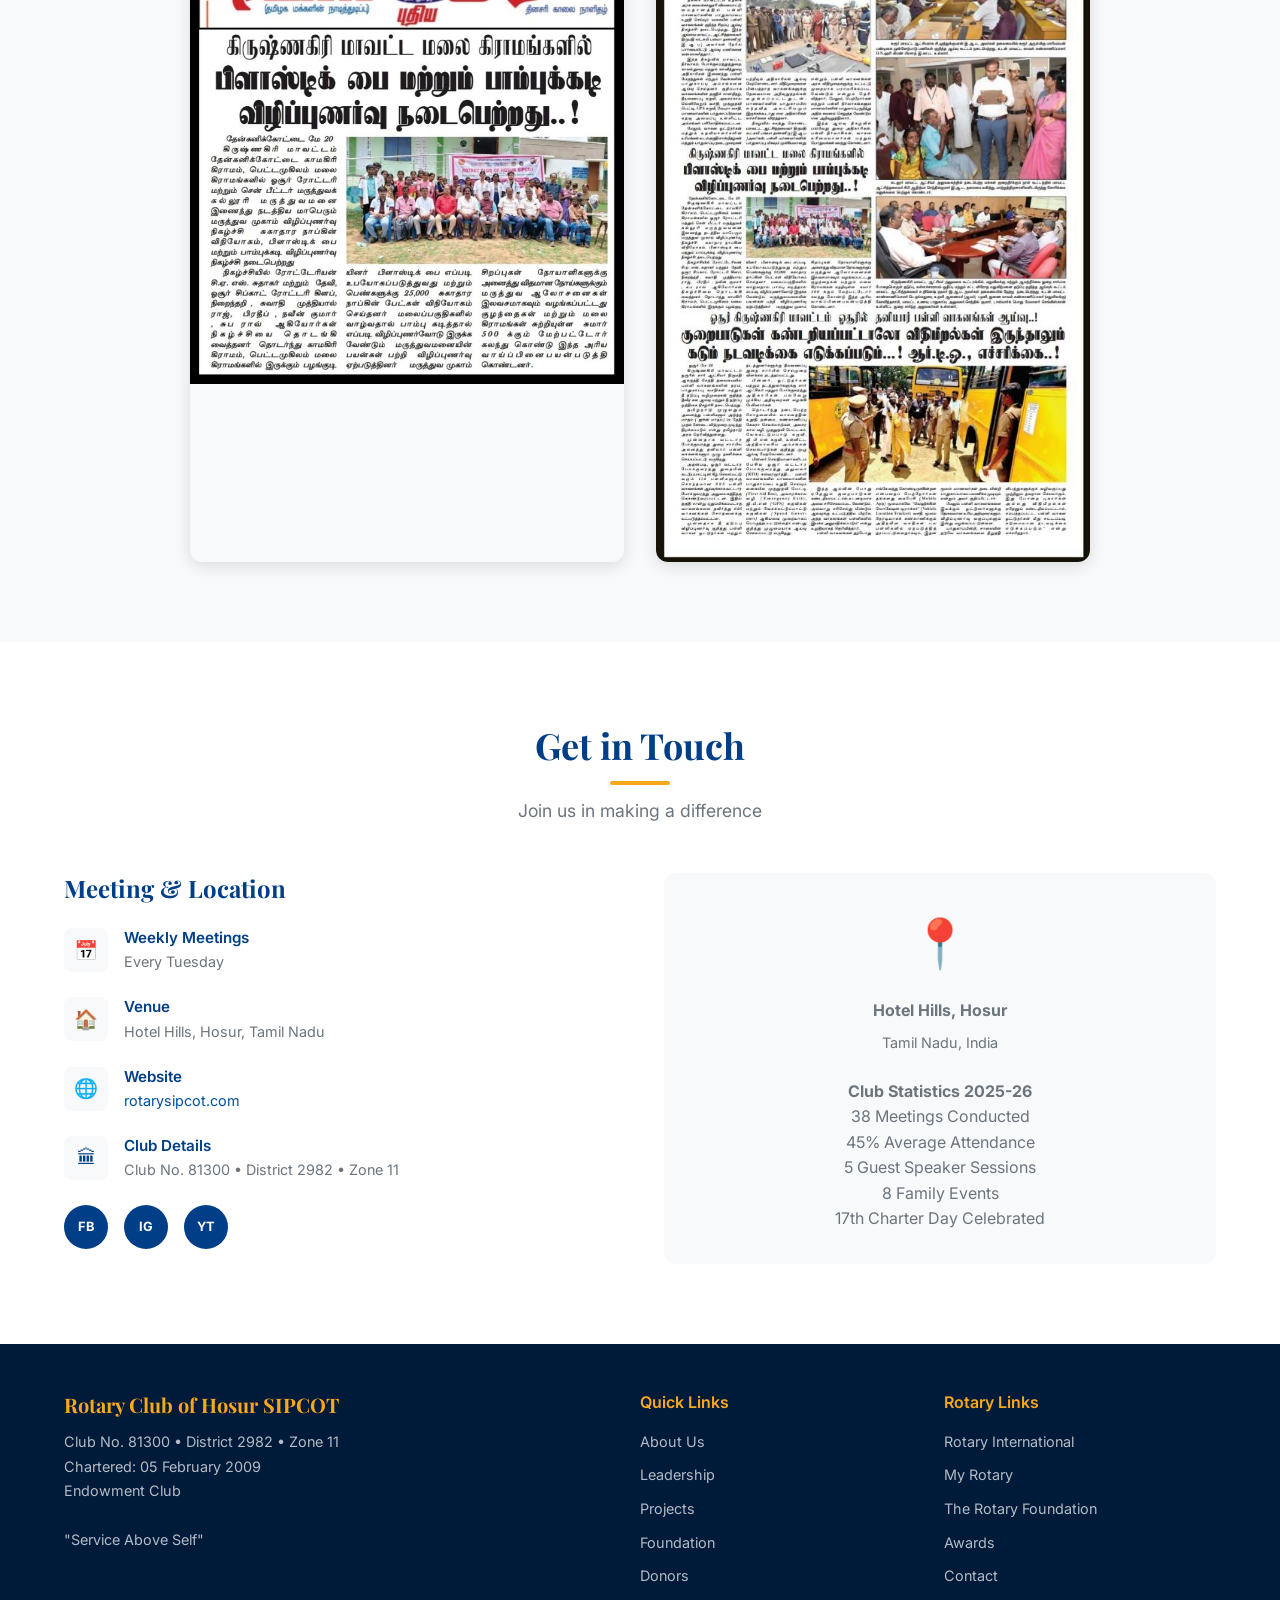
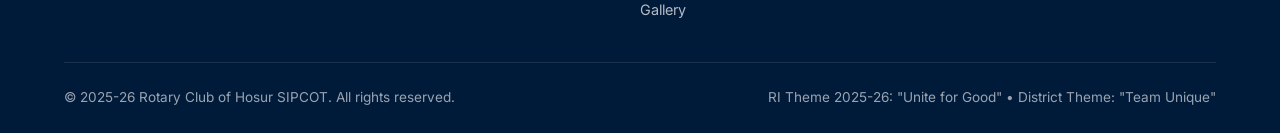
==== commit 404cf5e5: "Fix image-to-project mapping Images were mismatched between projects. Verified each image visually a" ====
--- a/index.html
+++ b/index.html
@@ -309,7 +309,7 @@
         <!-- Dialysis -->
         <div class="project-card">
           <div class="project-image">
-            <img src="images/dialysis-support.jpeg" alt="Dialysis Support at Government Hospital" loading="lazy">
+            <img src="images/health-awareness.jpeg" alt="Dialysis Support at Government Hospital" loading="lazy">
           </div>
           <div class="project-header">
             <span class="project-icon">&#127973;</span>
@@ -354,7 +354,7 @@
         <!-- Thalir -->
         <div class="project-card">
           <div class="project-image">
-            <img src="images/thalir-project.jpeg" alt="Thalir Sanitary Napkin Distribution" loading="lazy">
+            <img src="images/school-support.jpeg" alt="Thalir Sanitary Napkin Project" loading="lazy">
           </div>
           <div class="project-header">
             <span class="project-icon">&#127804;</span>
@@ -369,7 +369,7 @@
         <!-- Annapoorna & Medical -->
         <div class="project-card">
           <div class="project-image">
-            <img src="images/annapoorna-day-1.jpeg" alt="Annapoorna Day Community Outreach" loading="lazy">
+            <img src="images/fellowship-meet.jpeg" alt="Annapoorna Day Celebration" loading="lazy">
           </div>
           <div class="project-header">
             <span class="project-icon">&#128153;</span>
@@ -621,7 +621,7 @@
       </div>
       <div class="gallery-grid">
         <div class="gallery-item">
-          <img src="images/doctors-day.jpeg" alt="Doctors Day Celebration" loading="lazy">
+          <img src="images/blood-donation.jpeg" alt="Doctors Day Celebration" loading="lazy">
           <div class="gallery-caption">Doctors Day Celebration</div>
         </div>
         <div class="gallery-item">
@@ -637,19 +637,19 @@
           <div class="gallery-caption">Family Event</div>
         </div>
         <div class="gallery-item">
-          <img src="images/community-service.jpeg" alt="Community Service" loading="lazy">
+          <img src="images/new-members.jpeg" alt="Community Service" loading="lazy">
           <div class="gallery-caption">Community Service</div>
         </div>
         <div class="gallery-item">
-          <img src="images/school-support.jpeg" alt="School Support Program" loading="lazy">
+          <img src="images/rotaract-trip.jpeg" alt="School Support Program" loading="lazy">
           <div class="gallery-caption">School Support Program</div>
         </div>
         <div class="gallery-item">
-          <img src="images/annapoorna-day-2.jpeg" alt="Annapoorna Day" loading="lazy">
+          <img src="images/fellowship-meet.jpeg" alt="Annapoorna Day" loading="lazy">
           <div class="gallery-caption">Annapoorna Day</div>
         </div>
         <div class="gallery-item">
-          <img src="images/new-member-orientation.jpeg" alt="New Member Orientation" loading="lazy">
+          <img src="images/ro-water-plant.jpeg" alt="New Member Orientation" loading="lazy">
           <div class="gallery-caption">New Member Orientation</div>
         </div>
       </div>
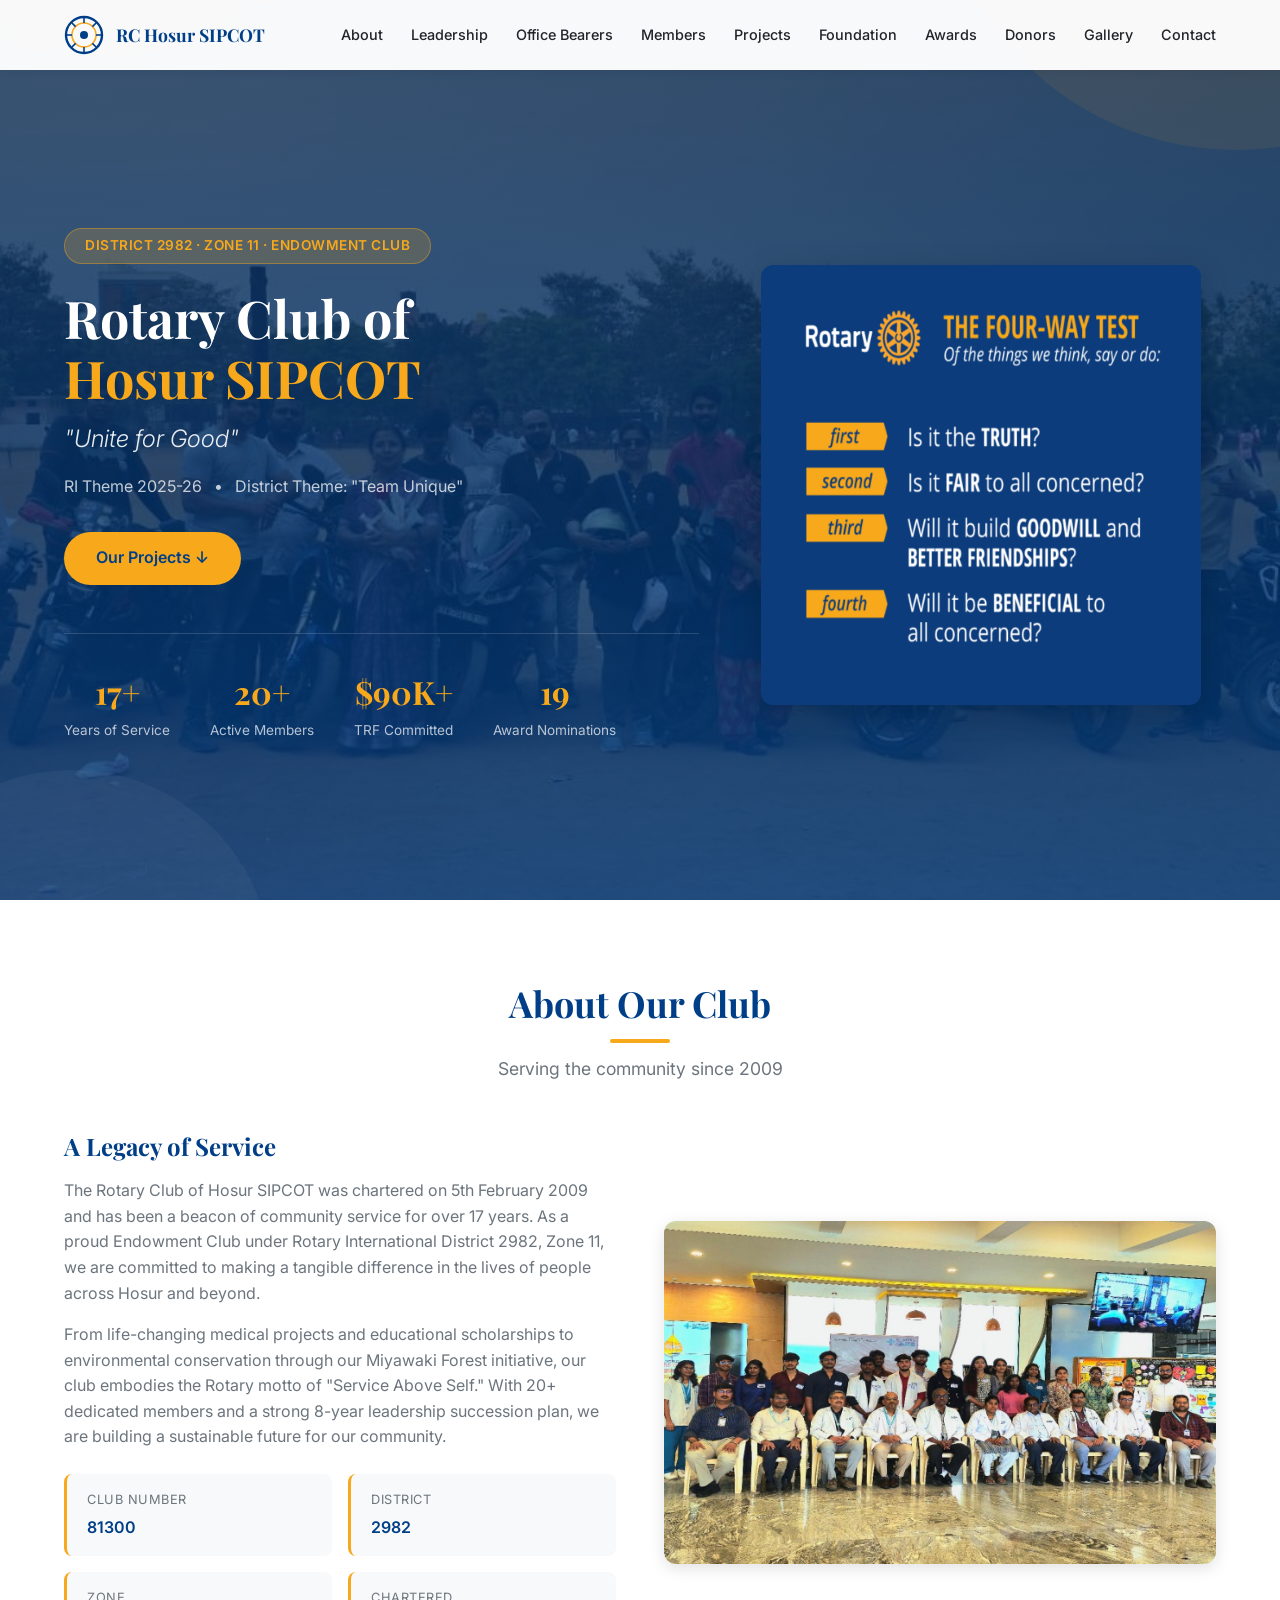
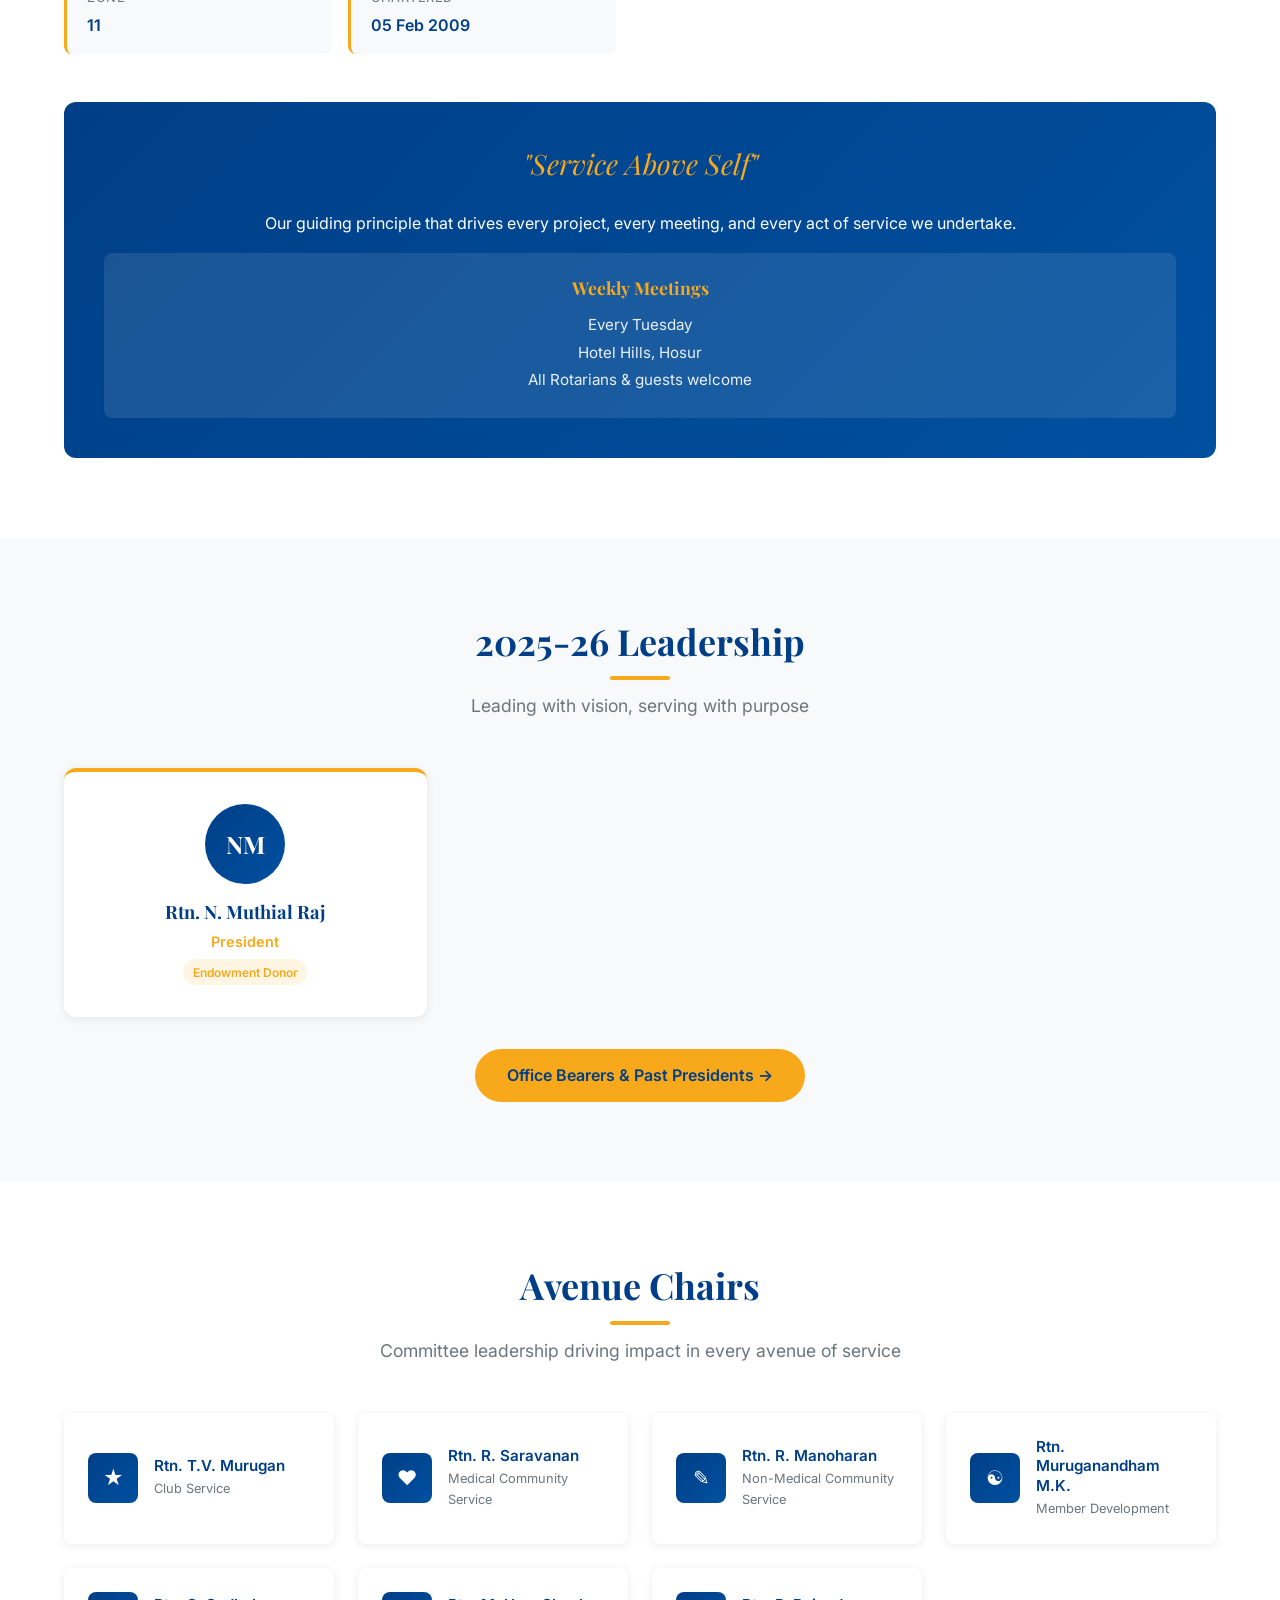
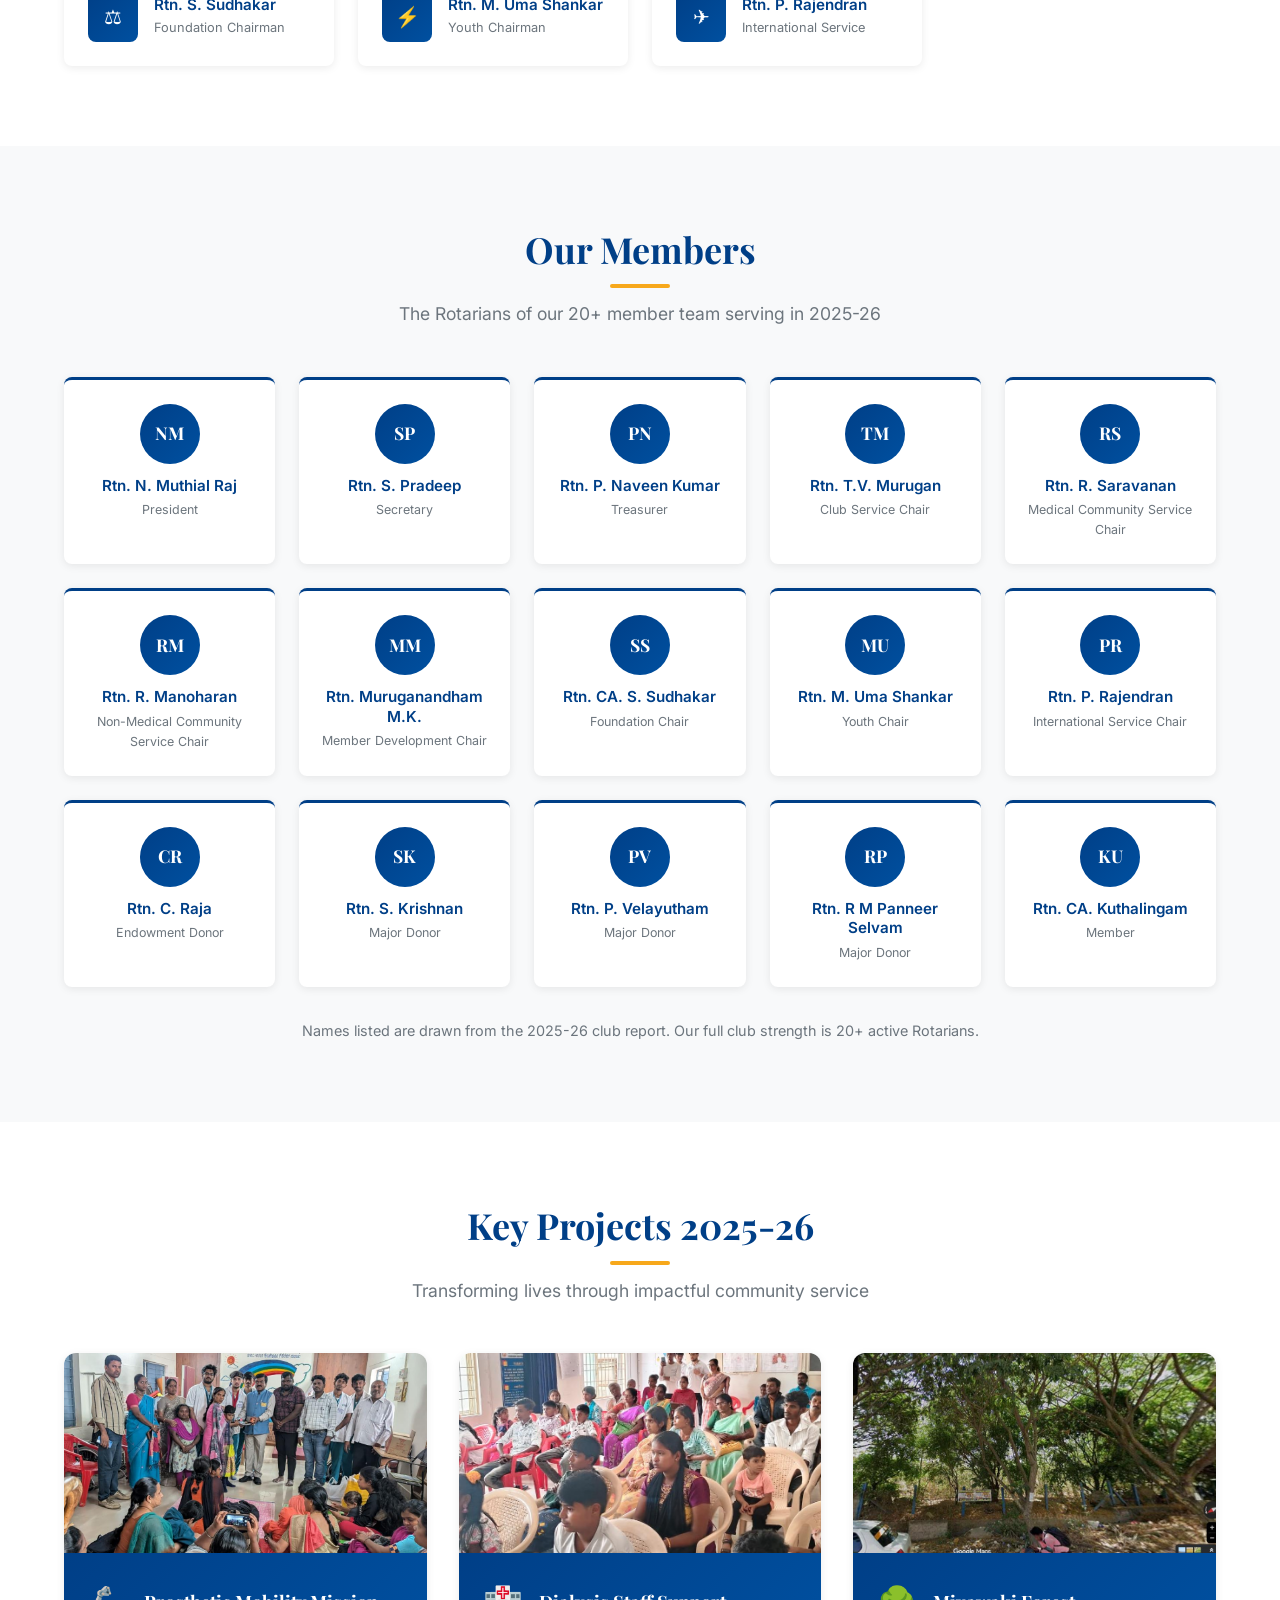
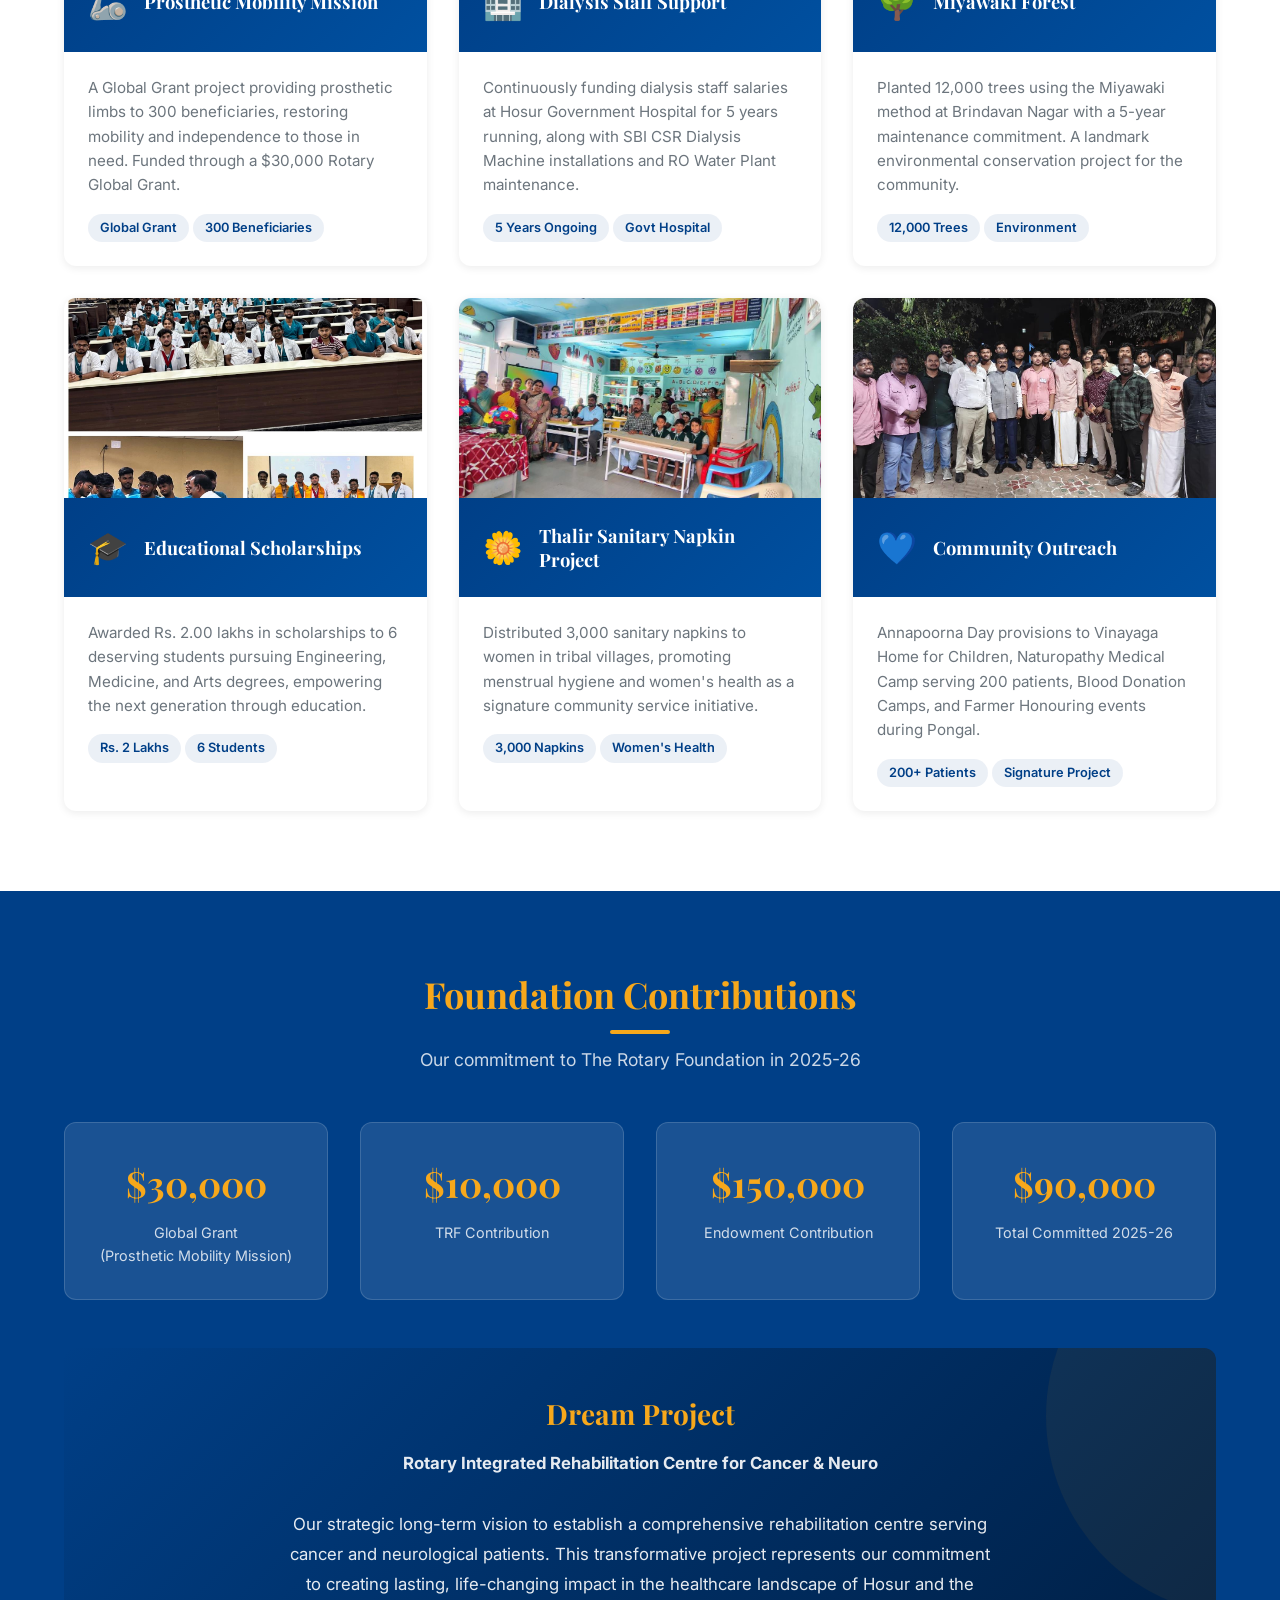
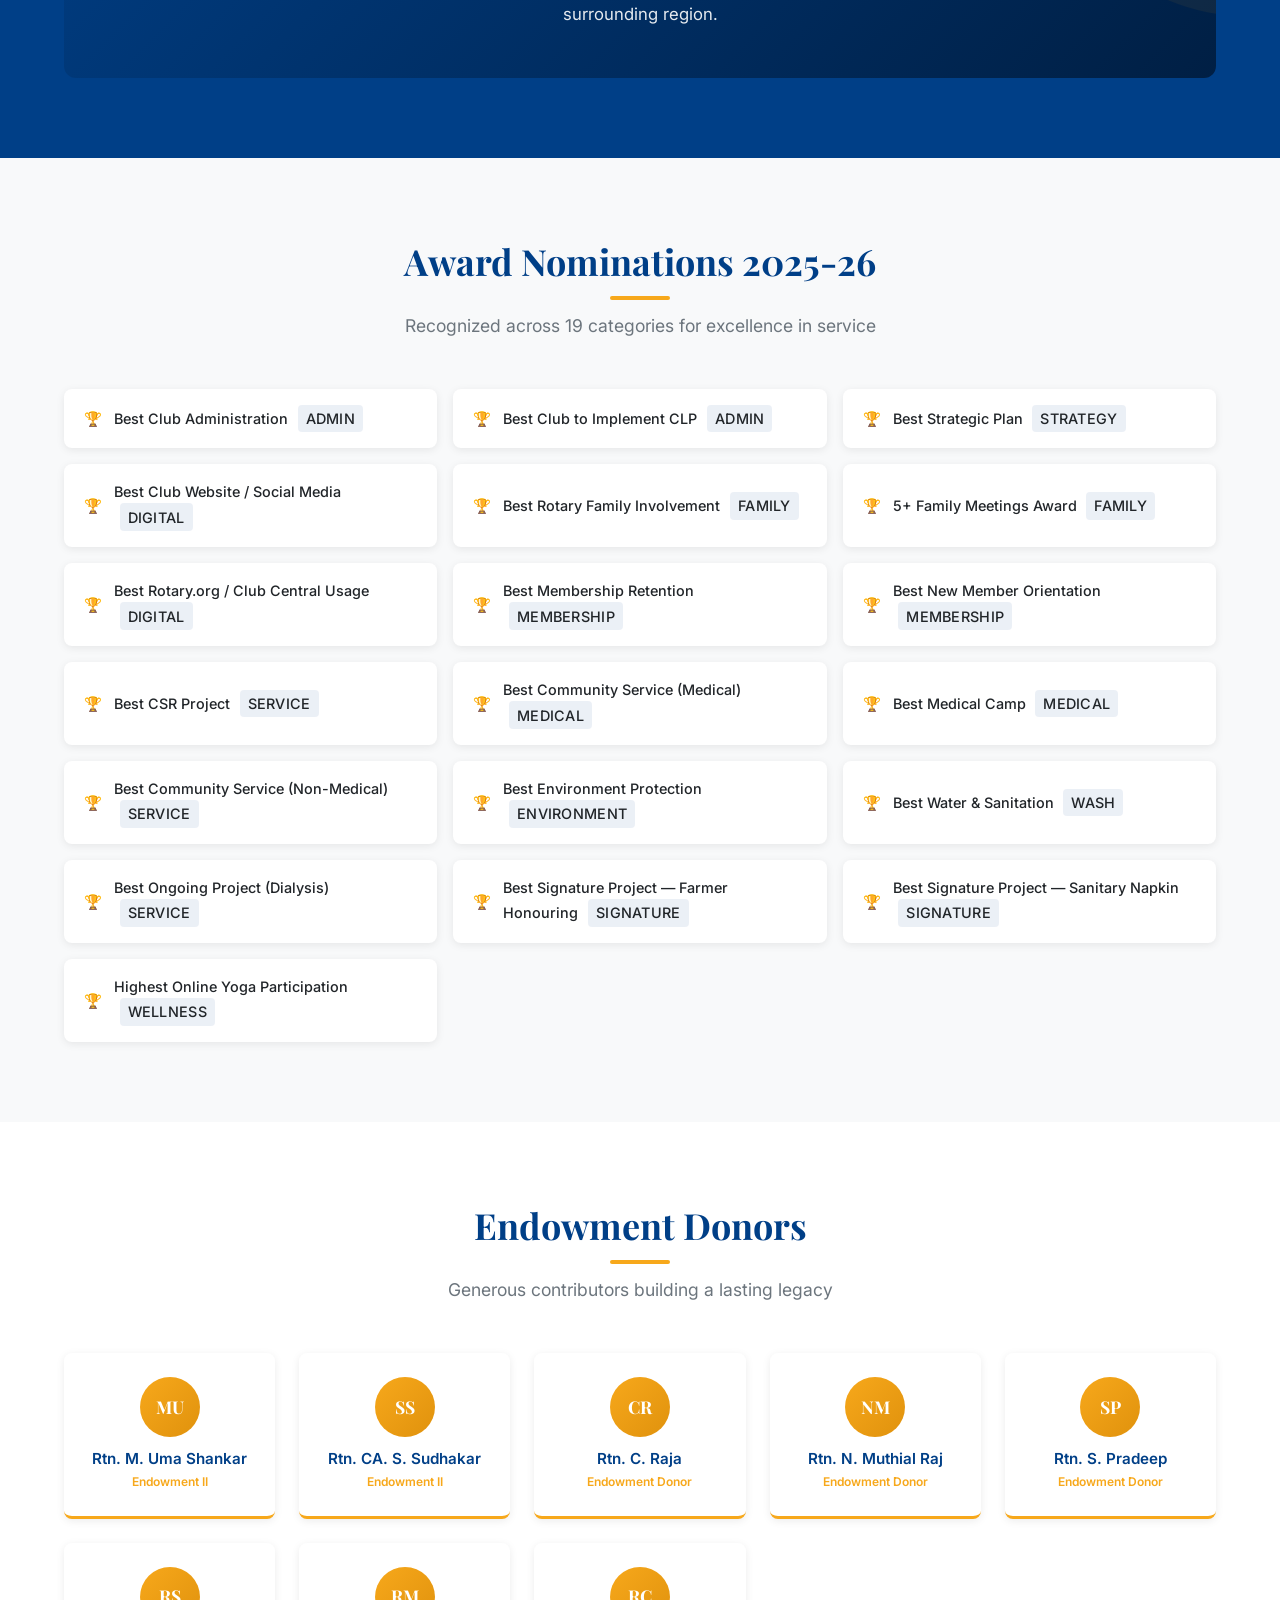
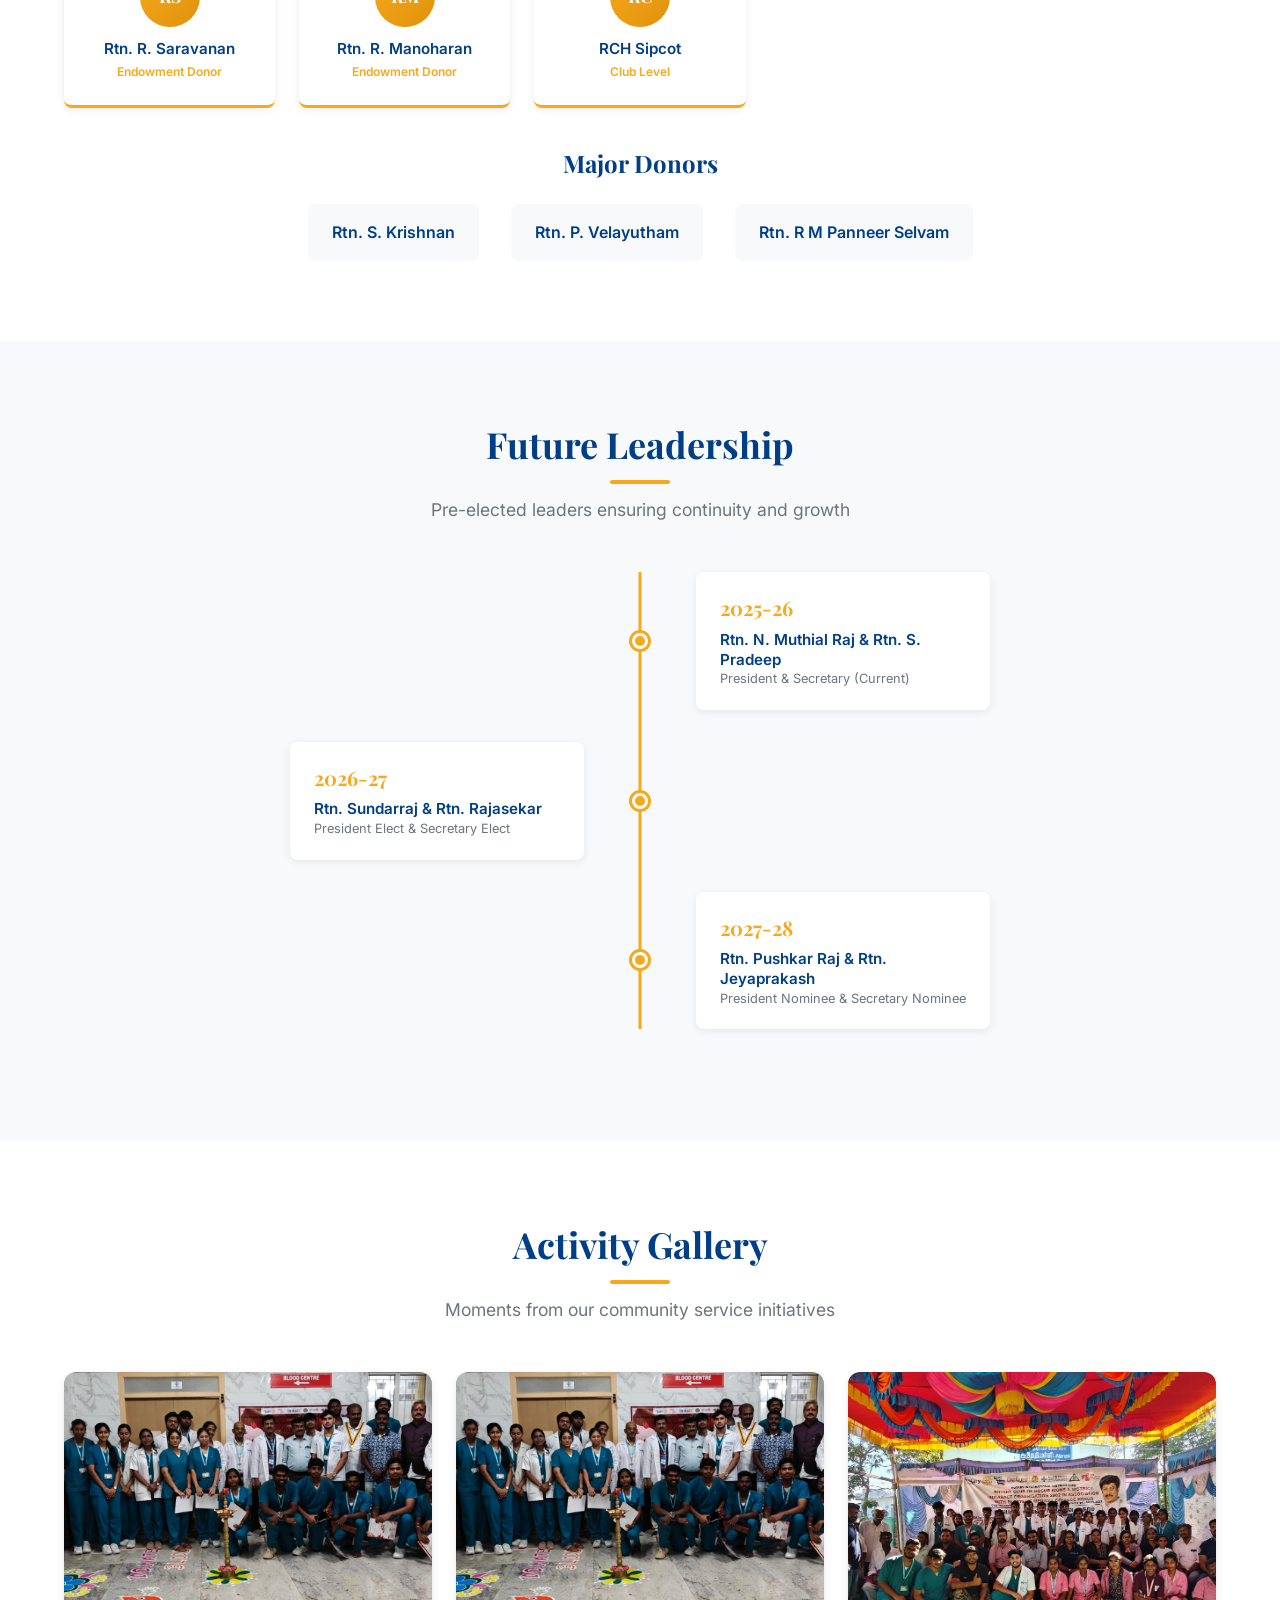
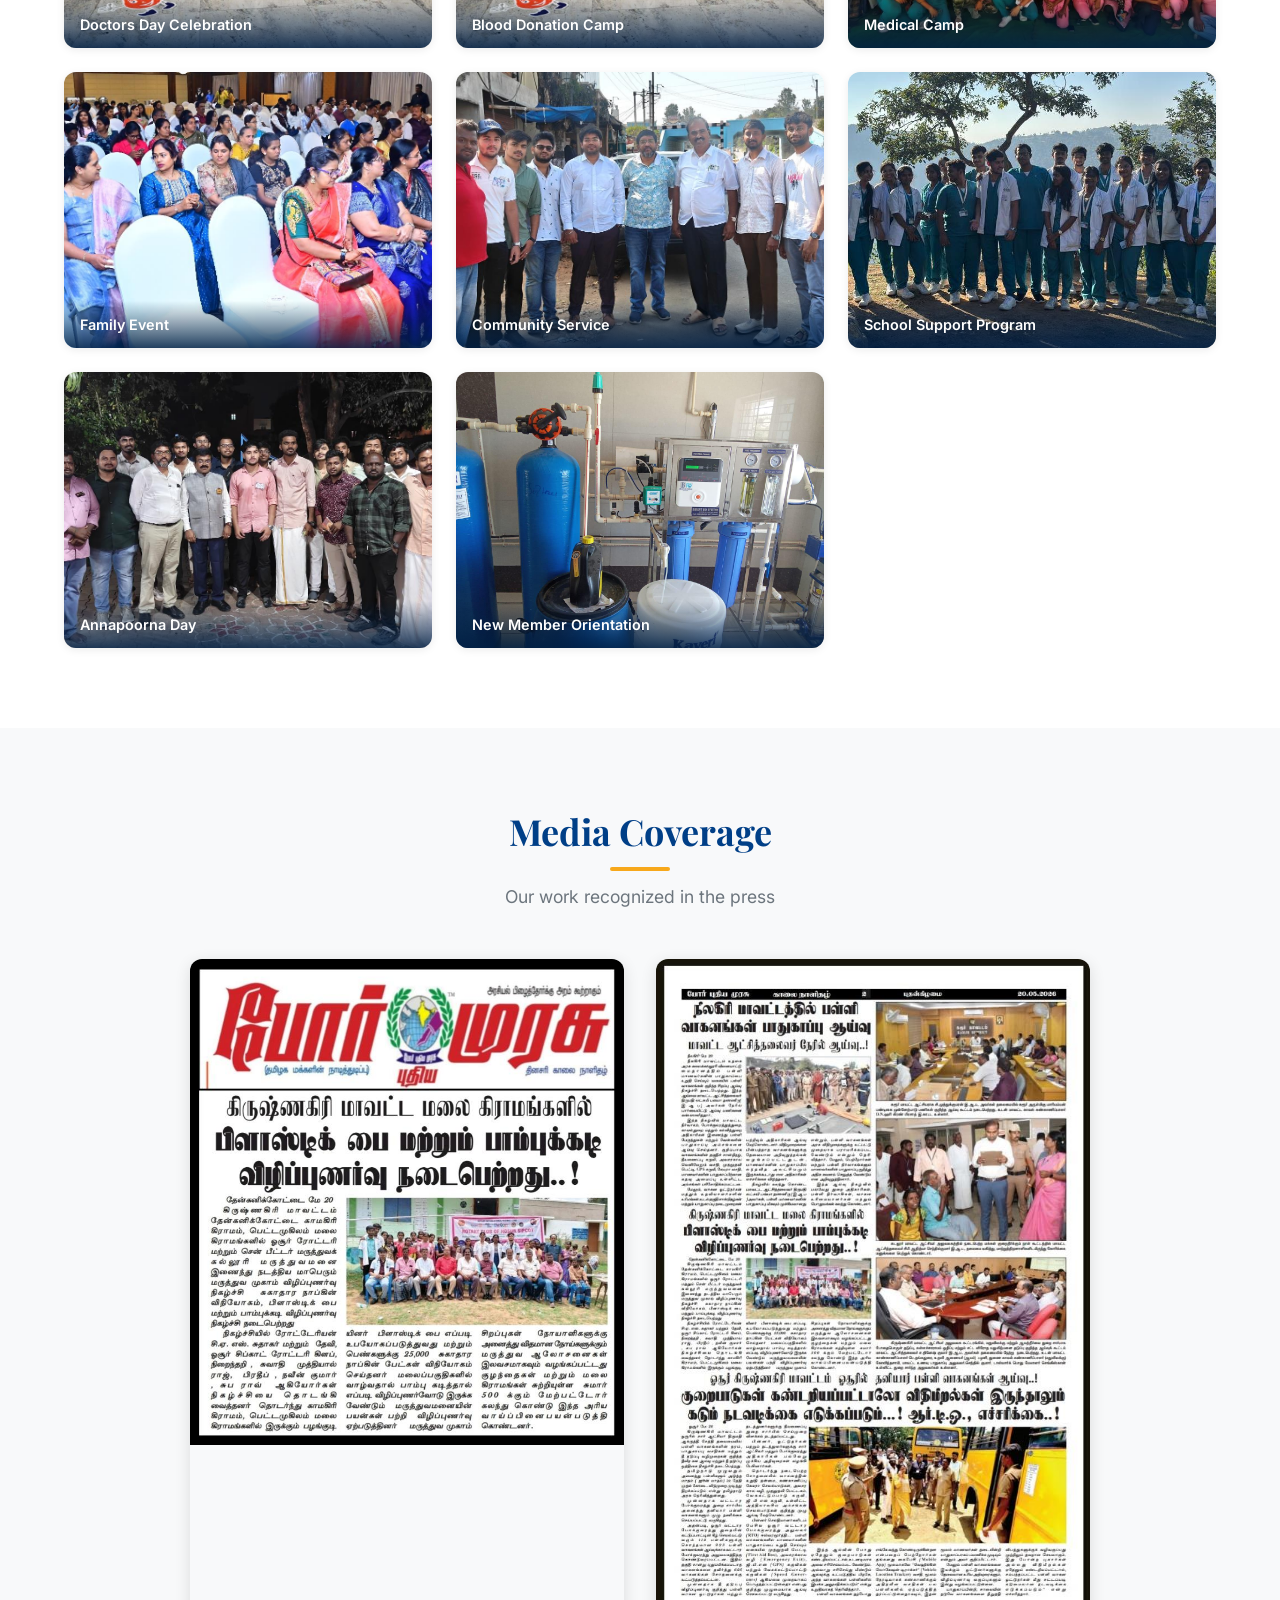
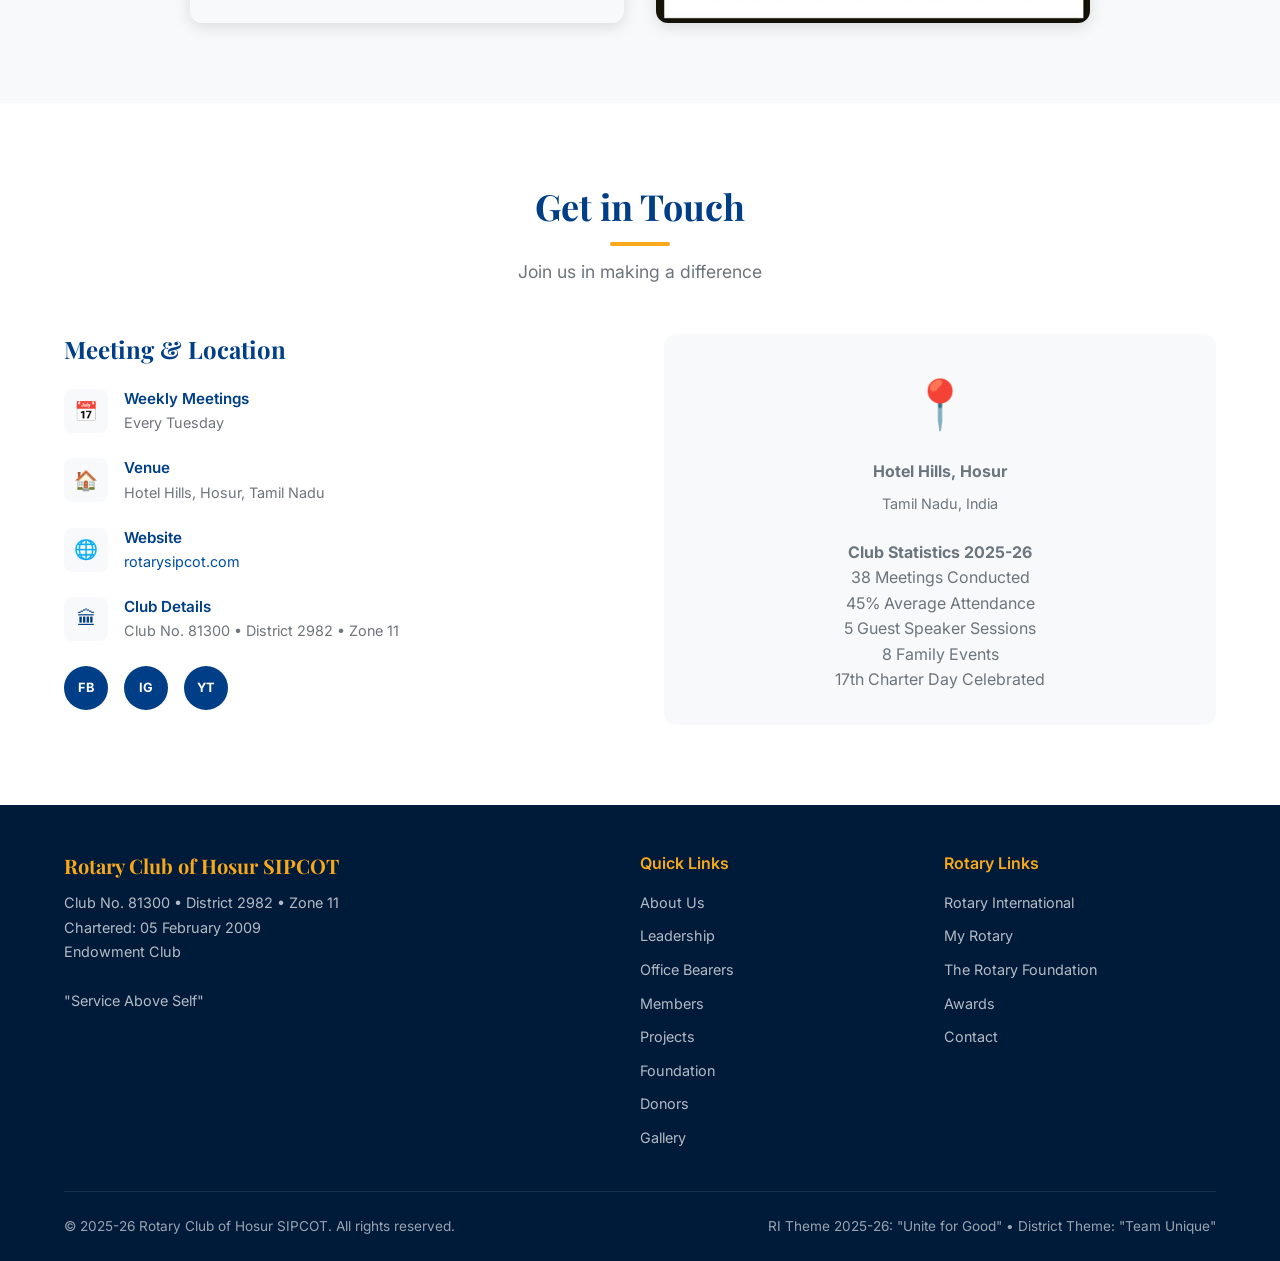
==== commit cb85df12: "Add Four-Way Test, members roster, and office-bearers page - Add Four-Way Test image (from club repo" ====
--- a/index.html
+++ b/index.html
@@ -87,6 +87,8 @@
       <div class="nav-links" id="navLinks">
         <a href="#about">About</a>
         <a href="#leadership">Leadership</a>
+        <a href="office-bearers.html">Office Bearers</a>
+        <a href="#members">Members</a>
         <a href="#projects">Projects</a>
         <a href="#foundation">Foundation</a>
         <a href="#awards">Awards</a>
@@ -104,7 +106,8 @@
 
   <!-- Hero Section -->
   <section class="hero" id="hero" style="background: linear-gradient(rgba(0, 31, 68, 0.75), rgba(0, 63, 135, 0.8)), url('images/installation-day.jpeg') center/cover no-repeat;">
-    <div class="hero-content">
+    <div class="hero-inner">
+      <div class="hero-content">
       <span class="hero-badge">District 2982 &middot; Zone 11 &middot; Endowment Club</span>
       <h1>Rotary Club of<br><span class="highlight">Hosur SIPCOT</span></h1>
       <p class="theme">"Unite for Good"</p>
@@ -129,6 +132,10 @@
           <span class="number">19</span>
           <span class="label">Award Nominations</span>
         </div>
+      </div>
+      </div>
+      <div class="hero-fourway">
+        <img src="images/four-way-test.png" alt="The Four-Way Test of Rotary &mdash; Of the things we think, say or do: First, is it the TRUTH? Second, is it FAIR to all concerned? Third, will it build GOODWILL and BETTER FRIENDSHIPS? Fourth, will it be BENEFICIAL to all concerned?" loading="lazy">
       </div>
     </div>
   </section>
@@ -205,18 +212,10 @@
           <div class="role">President</div>
           <span class="badge">Endowment Donor</span>
         </div>
-        <div class="leader-card">
-          <div class="leader-avatar">SP</div>
-          <h3>Rtn. S. Pradeep</h3>
-          <div class="role">Secretary</div>
-          <span class="badge">Endowment Donor</span>
-        </div>
-        <div class="leader-card">
-          <div class="leader-avatar">PN</div>
-          <h3>Rtn. P. Naveen Kumar</h3>
-          <div class="role">Treasurer</div>
-        </div>
-      </div>
+      </div>
+      <p style="text-align:center; margin-top:2rem;">
+        <a href="office-bearers.html" class="hero-cta">Office Bearers &amp; Past Presidents &#8594;</a>
+      </p>
     </div>
   </section>
 
@@ -282,8 +281,97 @@
     </div>
   </section>
 
+  <!-- Members Section -->
+  <section class="section section-alt" id="members">
+    <div class="container">
+      <div class="section-title">
+        <h2>Our Members</h2>
+        <span class="underline"></span>
+        <p>The Rotarians of our 20+ member team serving in 2025-26</p>
+      </div>
+      <div class="members-grid">
+        <div class="member-card">
+          <div class="member-avatar">NM</div>
+          <h4>Rtn. N. Muthial Raj</h4>
+          <div class="member-role">President</div>
+        </div>
+        <div class="member-card">
+          <div class="member-avatar">SP</div>
+          <h4>Rtn. S. Pradeep</h4>
+          <div class="member-role">Secretary</div>
+        </div>
+        <div class="member-card">
+          <div class="member-avatar">PN</div>
+          <h4>Rtn. P. Naveen Kumar</h4>
+          <div class="member-role">Treasurer</div>
+        </div>
+        <div class="member-card">
+          <div class="member-avatar">TM</div>
+          <h4>Rtn. T.V. Murugan</h4>
+          <div class="member-role">Club Service Chair</div>
+        </div>
+        <div class="member-card">
+          <div class="member-avatar">RS</div>
+          <h4>Rtn. R. Saravanan</h4>
+          <div class="member-role">Medical Community Service Chair</div>
+        </div>
+        <div class="member-card">
+          <div class="member-avatar">RM</div>
+          <h4>Rtn. R. Manoharan</h4>
+          <div class="member-role">Non-Medical Community Service Chair</div>
+        </div>
+        <div class="member-card">
+          <div class="member-avatar">MM</div>
+          <h4>Rtn. Muruganandham M.K.</h4>
+          <div class="member-role">Member Development Chair</div>
+        </div>
+        <div class="member-card">
+          <div class="member-avatar">SS</div>
+          <h4>Rtn. CA. S. Sudhakar</h4>
+          <div class="member-role">Foundation Chair</div>
+        </div>
+        <div class="member-card">
+          <div class="member-avatar">MU</div>
+          <h4>Rtn. M. Uma Shankar</h4>
+          <div class="member-role">Youth Chair</div>
+        </div>
+        <div class="member-card">
+          <div class="member-avatar">PR</div>
+          <h4>Rtn. P. Rajendran</h4>
+          <div class="member-role">International Service Chair</div>
+        </div>
+        <div class="member-card">
+          <div class="member-avatar">CR</div>
+          <h4>Rtn. C. Raja</h4>
+          <div class="member-role">Endowment Donor</div>
+        </div>
+        <div class="member-card">
+          <div class="member-avatar">SK</div>
+          <h4>Rtn. S. Krishnan</h4>
+          <div class="member-role">Major Donor</div>
+        </div>
+        <div class="member-card">
+          <div class="member-avatar">PV</div>
+          <h4>Rtn. P. Velayutham</h4>
+          <div class="member-role">Major Donor</div>
+        </div>
+        <div class="member-card">
+          <div class="member-avatar">RP</div>
+          <h4>Rtn. R M Panneer Selvam</h4>
+          <div class="member-role">Major Donor</div>
+        </div>
+        <div class="member-card">
+          <div class="member-avatar">KU</div>
+          <h4>Rtn. CA. Kuthalingam</h4>
+          <div class="member-role">Member</div>
+        </div>
+      </div>
+      <p class="members-note">Names listed are drawn from the 2025-26 club report. Our full club strength is 20+ active Rotarians.</p>
+    </div>
+  </section>
+
   <!-- Projects Section -->
-  <section class="section section-alt" id="projects">
+  <section class="section" id="projects">
     <div class="container">
       <div class="section-title">
         <h2>Key Projects 2025-26</h2>
@@ -757,6 +845,8 @@
           <ul>
             <li><a href="#about">About Us</a></li>
             <li><a href="#leadership">Leadership</a></li>
+            <li><a href="office-bearers.html">Office Bearers</a></li>
+            <li><a href="#members">Members</a></li>
             <li><a href="#projects">Projects</a></li>
             <li><a href="#foundation">Foundation</a></li>
             <li><a href="#donors">Donors</a></li>
--- a/css/styles.css
+++ b/css/styles.css
@@ -247,11 +247,36 @@
   background: rgba(255, 255, 255, 0.04);
 }
 
-.hero-content {
+.hero-inner {
   position: relative;
   z-index: 1;
-  max-width: 800px;
+  width: 100%;
+  max-width: var(--max-width);
+  margin: 0 auto;
   padding: 2rem 1.5rem;
+  display: grid;
+  grid-template-columns: 1.15fr 0.85fr;
+  gap: 3rem;
+  align-items: center;
+}
+
+.hero-content {
+  text-align: left;
+}
+
+.hero-fourway {
+  width: 100%;
+  max-width: 440px;
+  justify-self: center;
+  border-radius: var(--radius-lg);
+  overflow: hidden;
+  box-shadow: var(--shadow-lg);
+}
+
+.hero-fourway img {
+  display: block;
+  width: 100%;
+  height: auto;
 }
 
 .hero-badge {
@@ -318,8 +343,9 @@
 
 .hero-stats {
   display: flex;
-  justify-content: center;
-  gap: 3rem;
+  justify-content: flex-start;
+  flex-wrap: wrap;
+  gap: 2.5rem;
   margin-top: 3rem;
   padding-top: 2rem;
   border-top: 1px solid rgba(255, 255, 255, 0.15);
@@ -504,6 +530,156 @@
   border-radius: 50px;
   font-size: 0.75rem;
   font-weight: 600;
+}
+
+/* --- Sub-page Header --- */
+.page-header {
+  background: linear-gradient(135deg, var(--royal-blue) 0%, var(--light-blue) 100%);
+  color: var(--white);
+  text-align: center;
+  padding: 8rem 0 3.5rem;
+}
+
+.page-header h1 {
+  font-size: 2.5rem;
+  font-weight: 700;
+  margin-bottom: 0.5rem;
+}
+
+.page-header p {
+  opacity: 0.85;
+  font-size: 1.1rem;
+}
+
+@media (max-width: 768px) {
+  .page-header {
+    padding: 6.5rem 0 2.5rem;
+  }
+
+  .page-header h1 {
+    font-size: 1.9rem;
+  }
+}
+
+/* --- Past Presidents --- */
+.presidents-grid {
+  display: grid;
+  grid-template-columns: repeat(auto-fit, minmax(180px, 1fr));
+  gap: 1.5rem;
+}
+
+.president-card {
+  background: var(--white);
+  border-radius: var(--radius);
+  padding: 1.5rem 1rem;
+  text-align: center;
+  box-shadow: var(--shadow-sm);
+  border-top: 3px solid var(--royal-blue);
+  transition: transform var(--transition), box-shadow var(--transition);
+}
+
+.president-card:hover {
+  transform: translateY(-3px);
+  box-shadow: var(--shadow-md);
+}
+
+.president-avatar {
+  width: 64px;
+  height: 64px;
+  border-radius: 50%;
+  background: linear-gradient(135deg, var(--royal-blue), var(--light-blue));
+  color: var(--white);
+  display: flex;
+  align-items: center;
+  justify-content: center;
+  font-family: 'Playfair Display', serif;
+  font-weight: 700;
+  font-size: 1.1rem;
+  margin: 0 auto 0.75rem;
+}
+
+.president-card h4 {
+  font-size: 0.95rem;
+  color: var(--royal-blue);
+  font-family: 'Inter', sans-serif;
+  font-weight: 600;
+}
+
+.president-card .president-year {
+  font-size: 0.85rem;
+  color: var(--gold);
+  font-weight: 600;
+  margin-top: 0.25rem;
+}
+
+.president-card .president-tag {
+  display: inline-block;
+  margin-top: 0.5rem;
+  background: rgba(0, 63, 135, 0.08);
+  color: var(--royal-blue);
+  padding: 0.2rem 0.6rem;
+  border-radius: 50px;
+  font-size: 0.7rem;
+  font-weight: 700;
+  text-transform: uppercase;
+  letter-spacing: 0.3px;
+}
+
+/* --- Members --- */
+.members-grid {
+  display: grid;
+  grid-template-columns: repeat(auto-fill, minmax(200px, 1fr));
+  gap: 1.5rem;
+}
+
+.member-card {
+  background: var(--white);
+  border-radius: var(--radius);
+  padding: 1.5rem 1rem;
+  text-align: center;
+  box-shadow: var(--shadow-sm);
+  border-top: 3px solid var(--royal-blue);
+  transition: transform var(--transition), box-shadow var(--transition);
+}
+
+.member-card:hover {
+  transform: translateY(-3px);
+  box-shadow: var(--shadow-md);
+}
+
+.member-avatar {
+  width: 60px;
+  height: 60px;
+  border-radius: 50%;
+  background: linear-gradient(135deg, var(--royal-blue), var(--light-blue));
+  color: var(--white);
+  display: flex;
+  align-items: center;
+  justify-content: center;
+  font-family: 'Playfair Display', serif;
+  font-weight: 700;
+  font-size: 1.1rem;
+  margin: 0 auto 0.75rem;
+}
+
+.member-card h4 {
+  font-size: 0.95rem;
+  color: var(--royal-blue);
+  font-family: 'Inter', sans-serif;
+  font-weight: 600;
+}
+
+.member-card .member-role {
+  font-size: 0.78rem;
+  color: var(--text-secondary);
+  margin-top: 0.3rem;
+}
+
+.members-note {
+  text-align: center;
+  margin-top: 2rem;
+  font-size: 0.9rem;
+  color: var(--text-secondary);
 }
 
 /* --- Avenue Chairs --- */
@@ -1144,6 +1320,25 @@
     font-size: 2.5rem;
   }
 
+  .hero-inner {
+    grid-template-columns: 1fr;
+    gap: 2.5rem;
+    justify-items: center;
+  }
+
+  .hero-content {
+    text-align: center;
+    max-width: 640px;
+  }
+
+  .hero-stats {
+    justify-content: center;
+  }
+
+  .hero-fourway {
+    max-width: 360px;
+  }
+
   .about-grid,
   .contact-grid {
     grid-template-columns: 1fr;
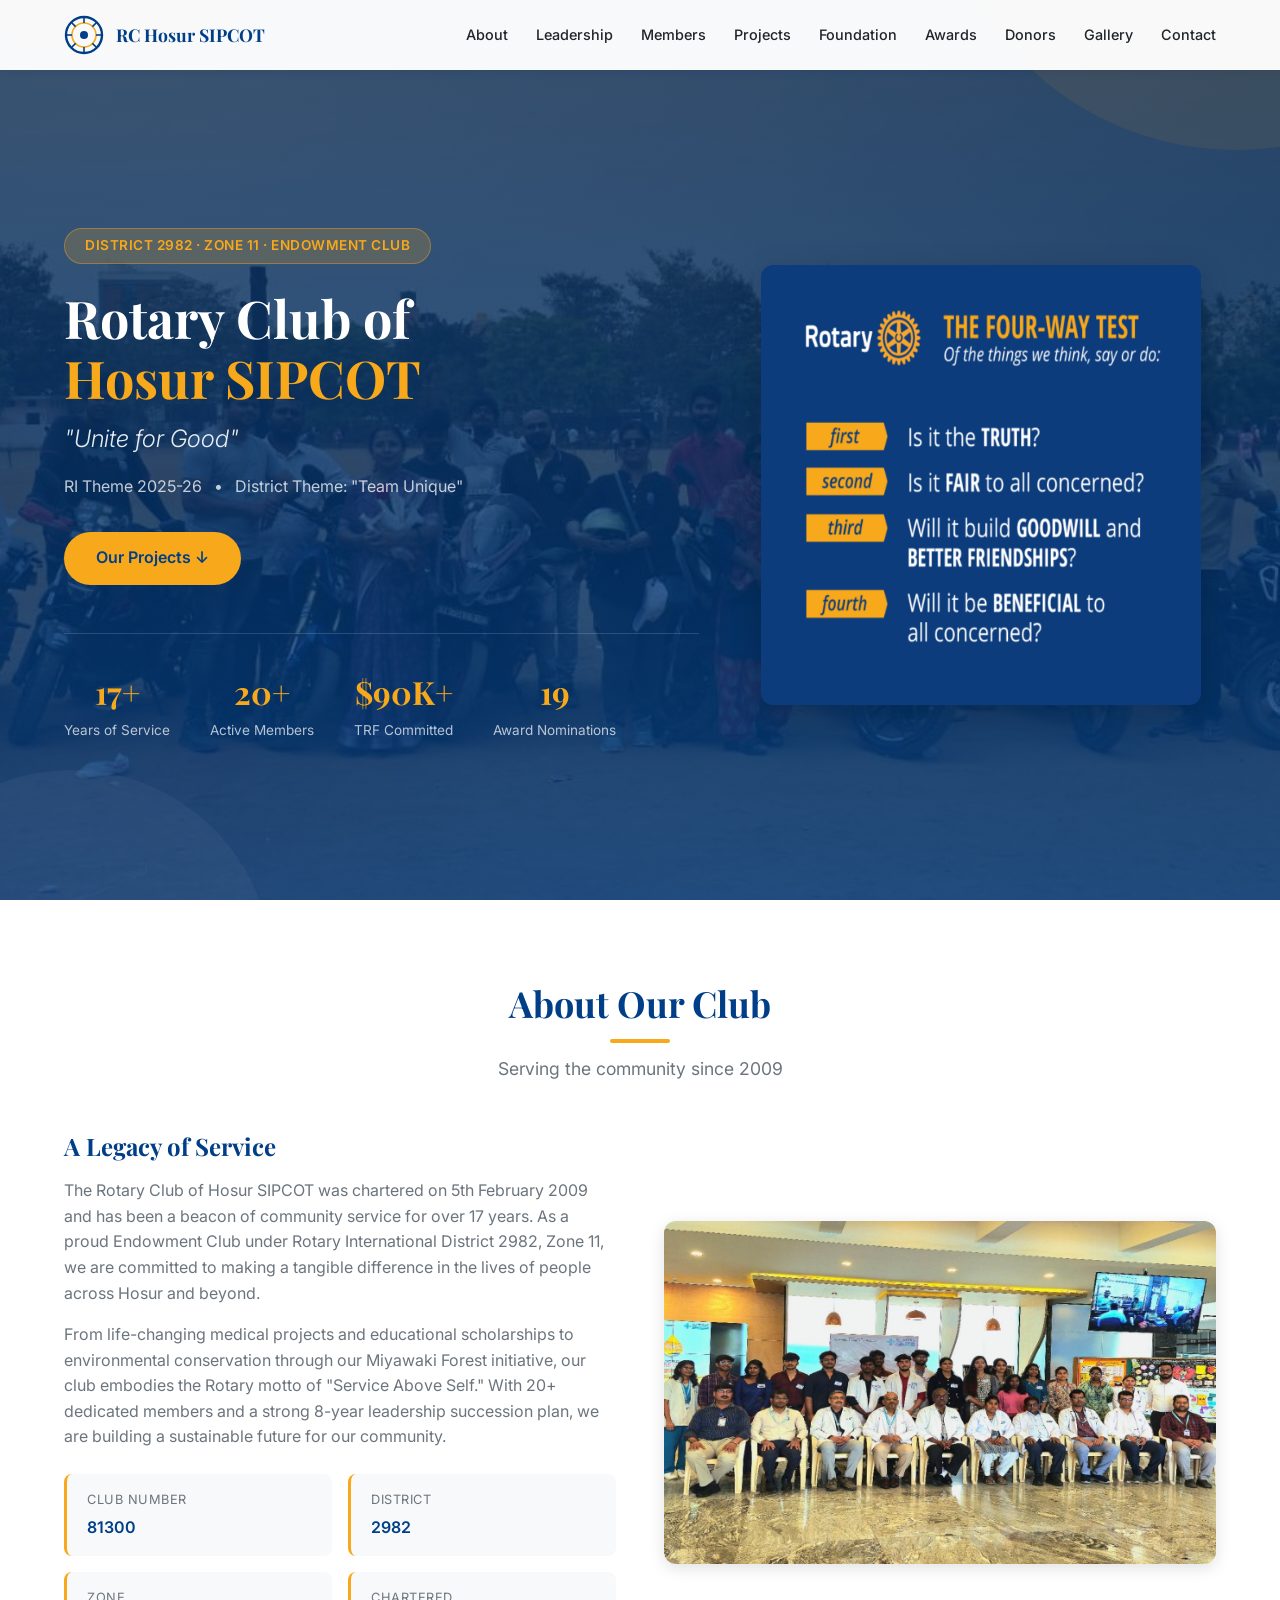
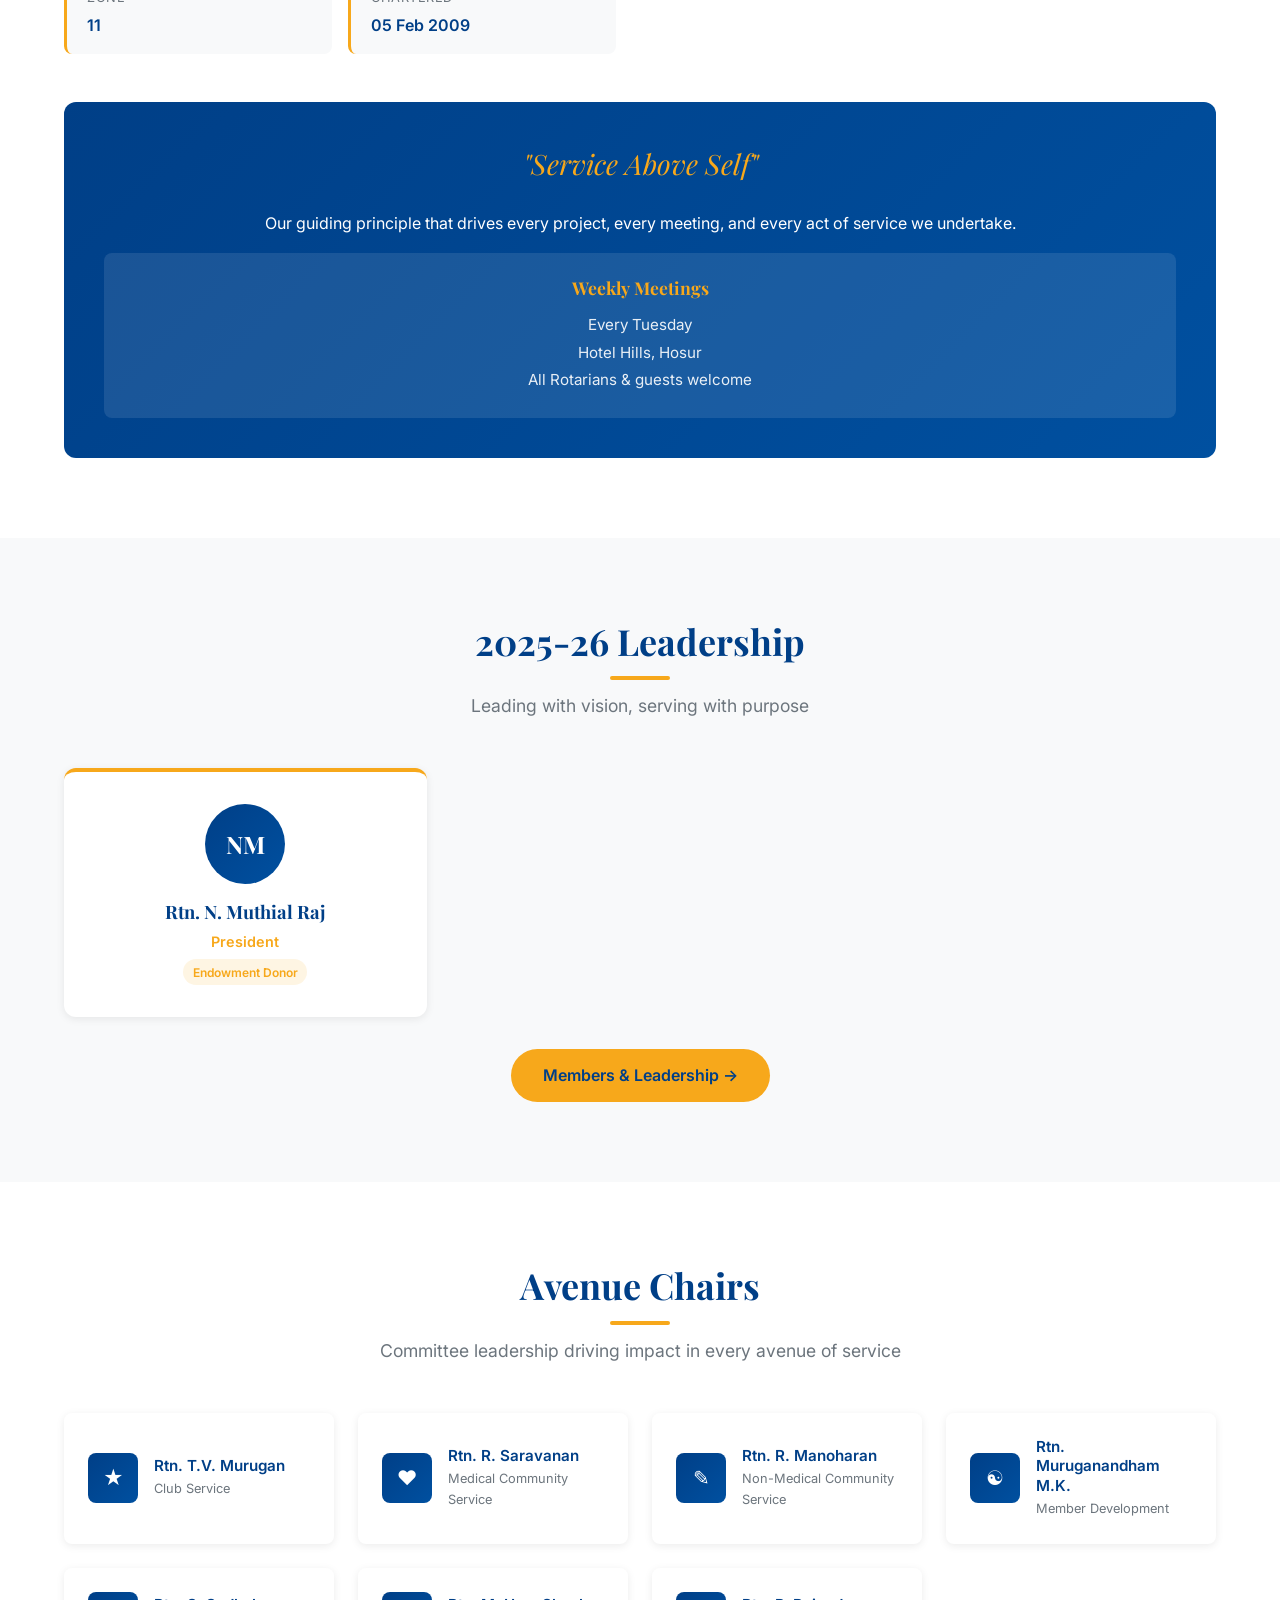
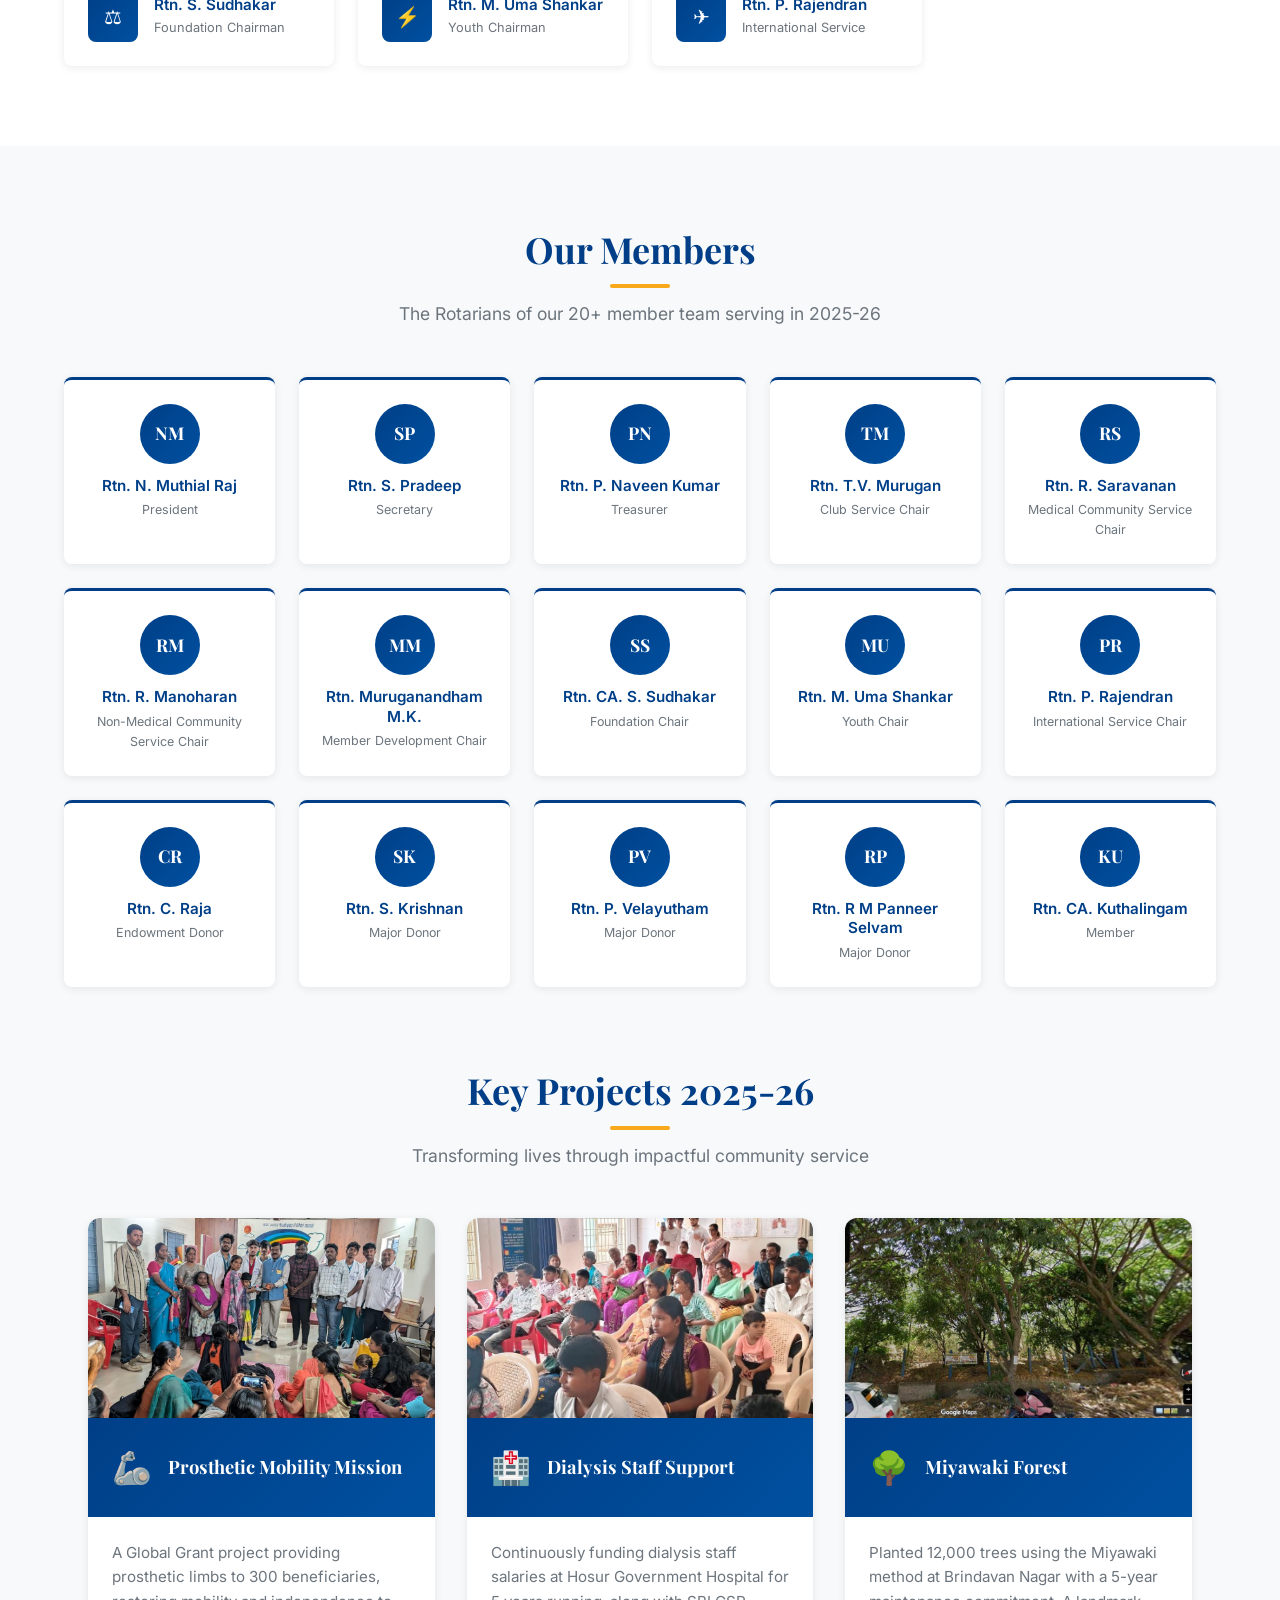
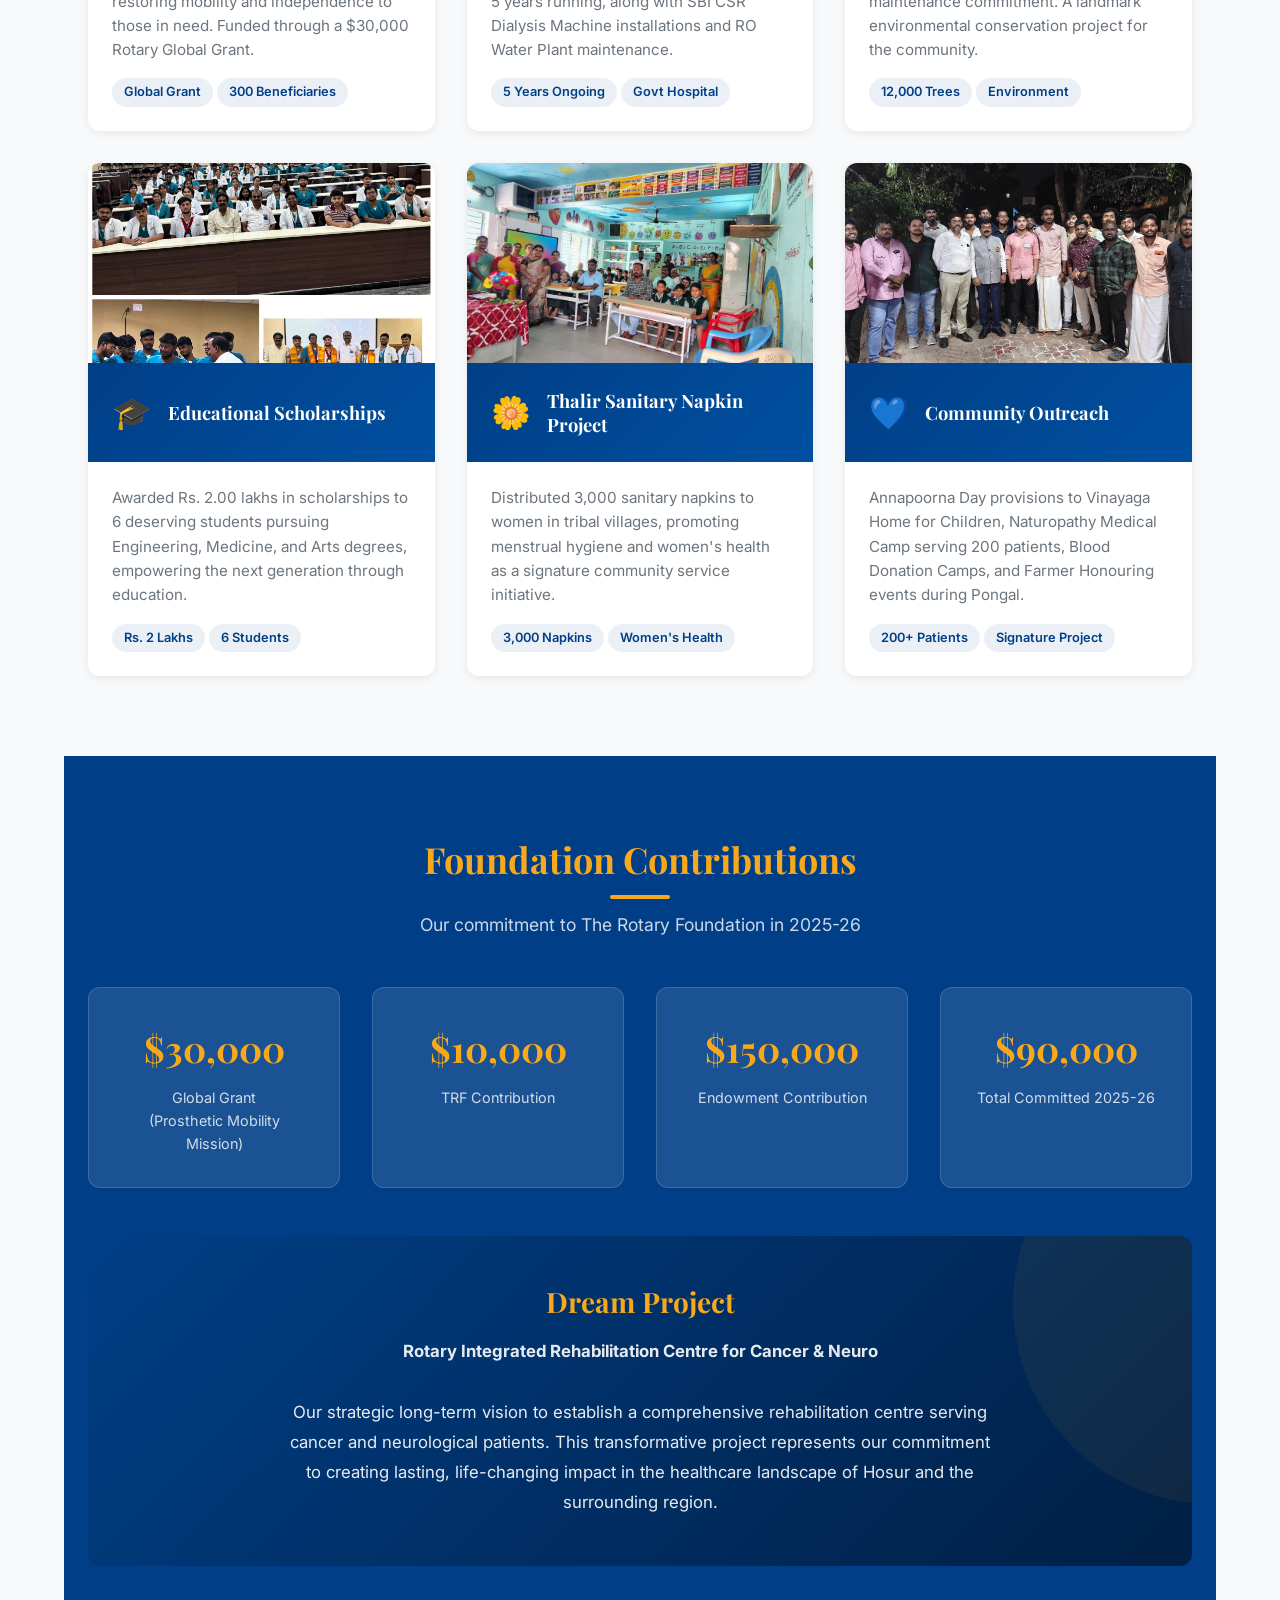
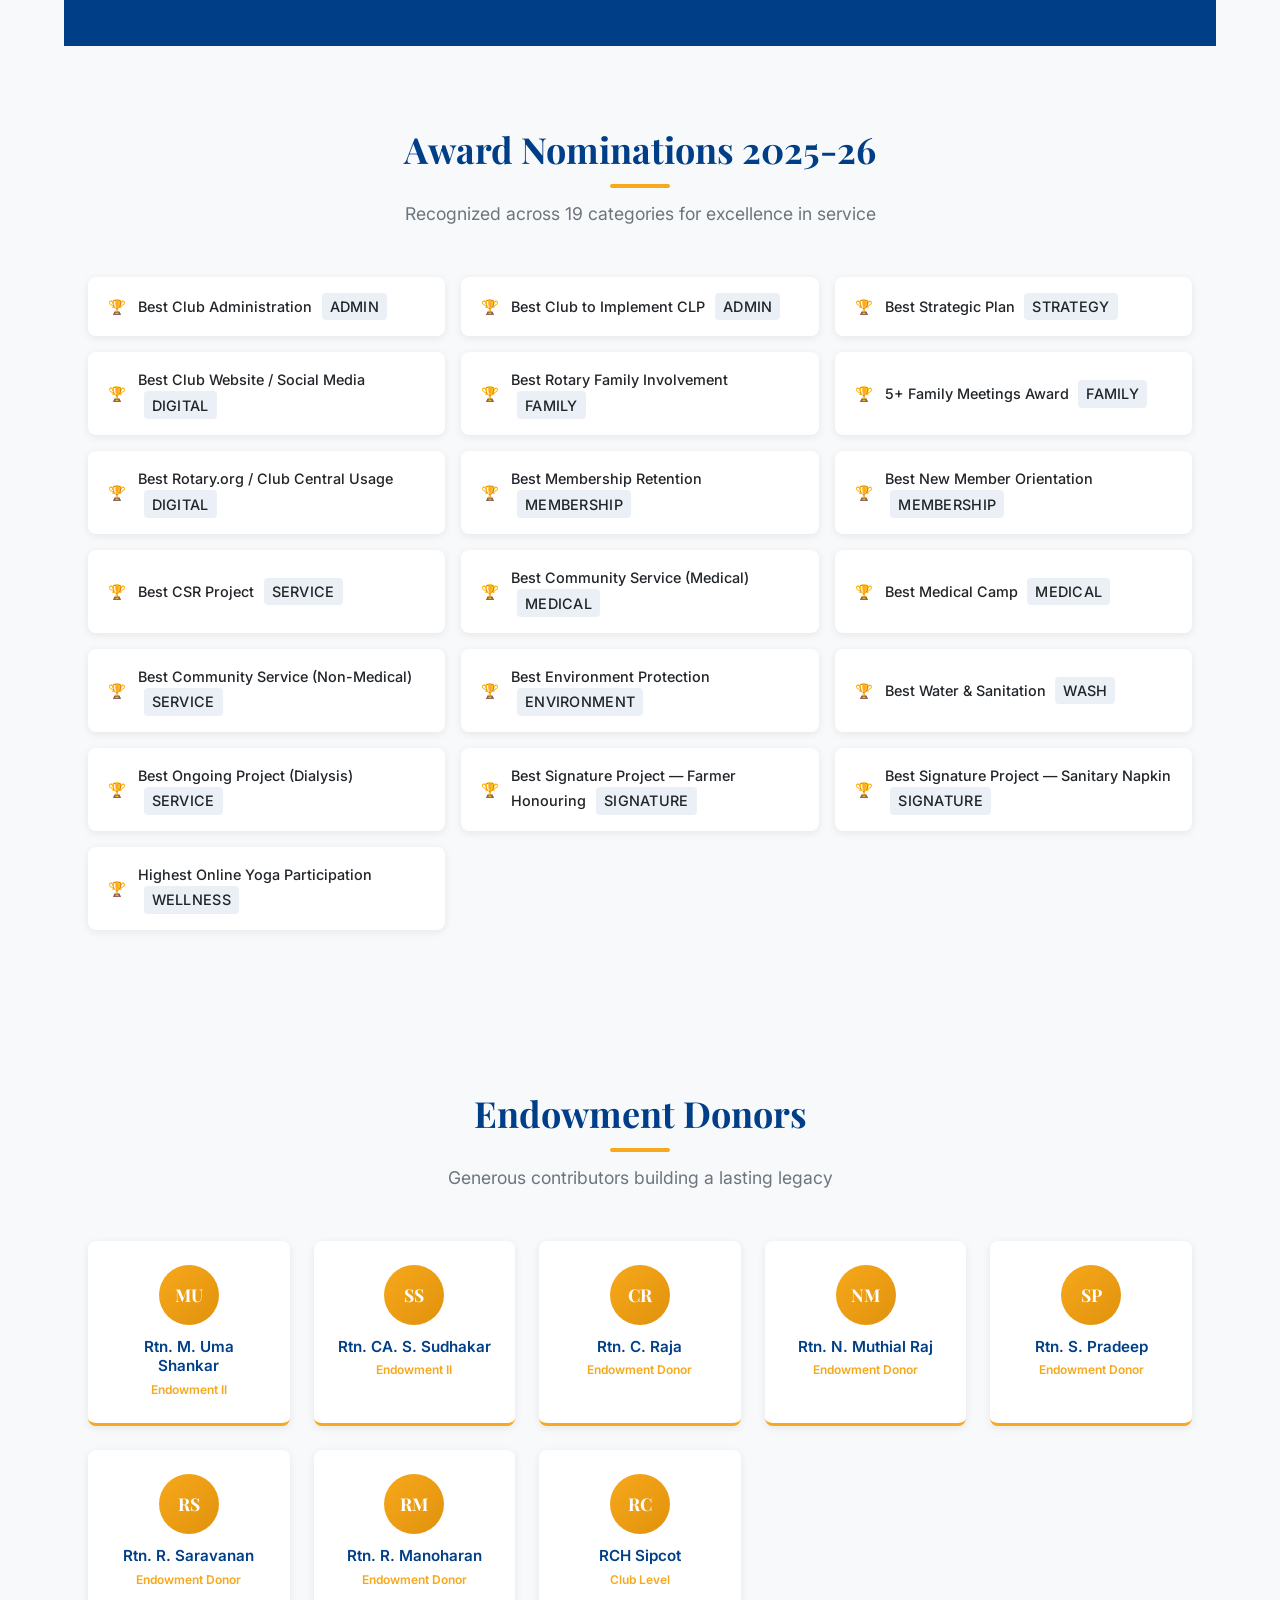
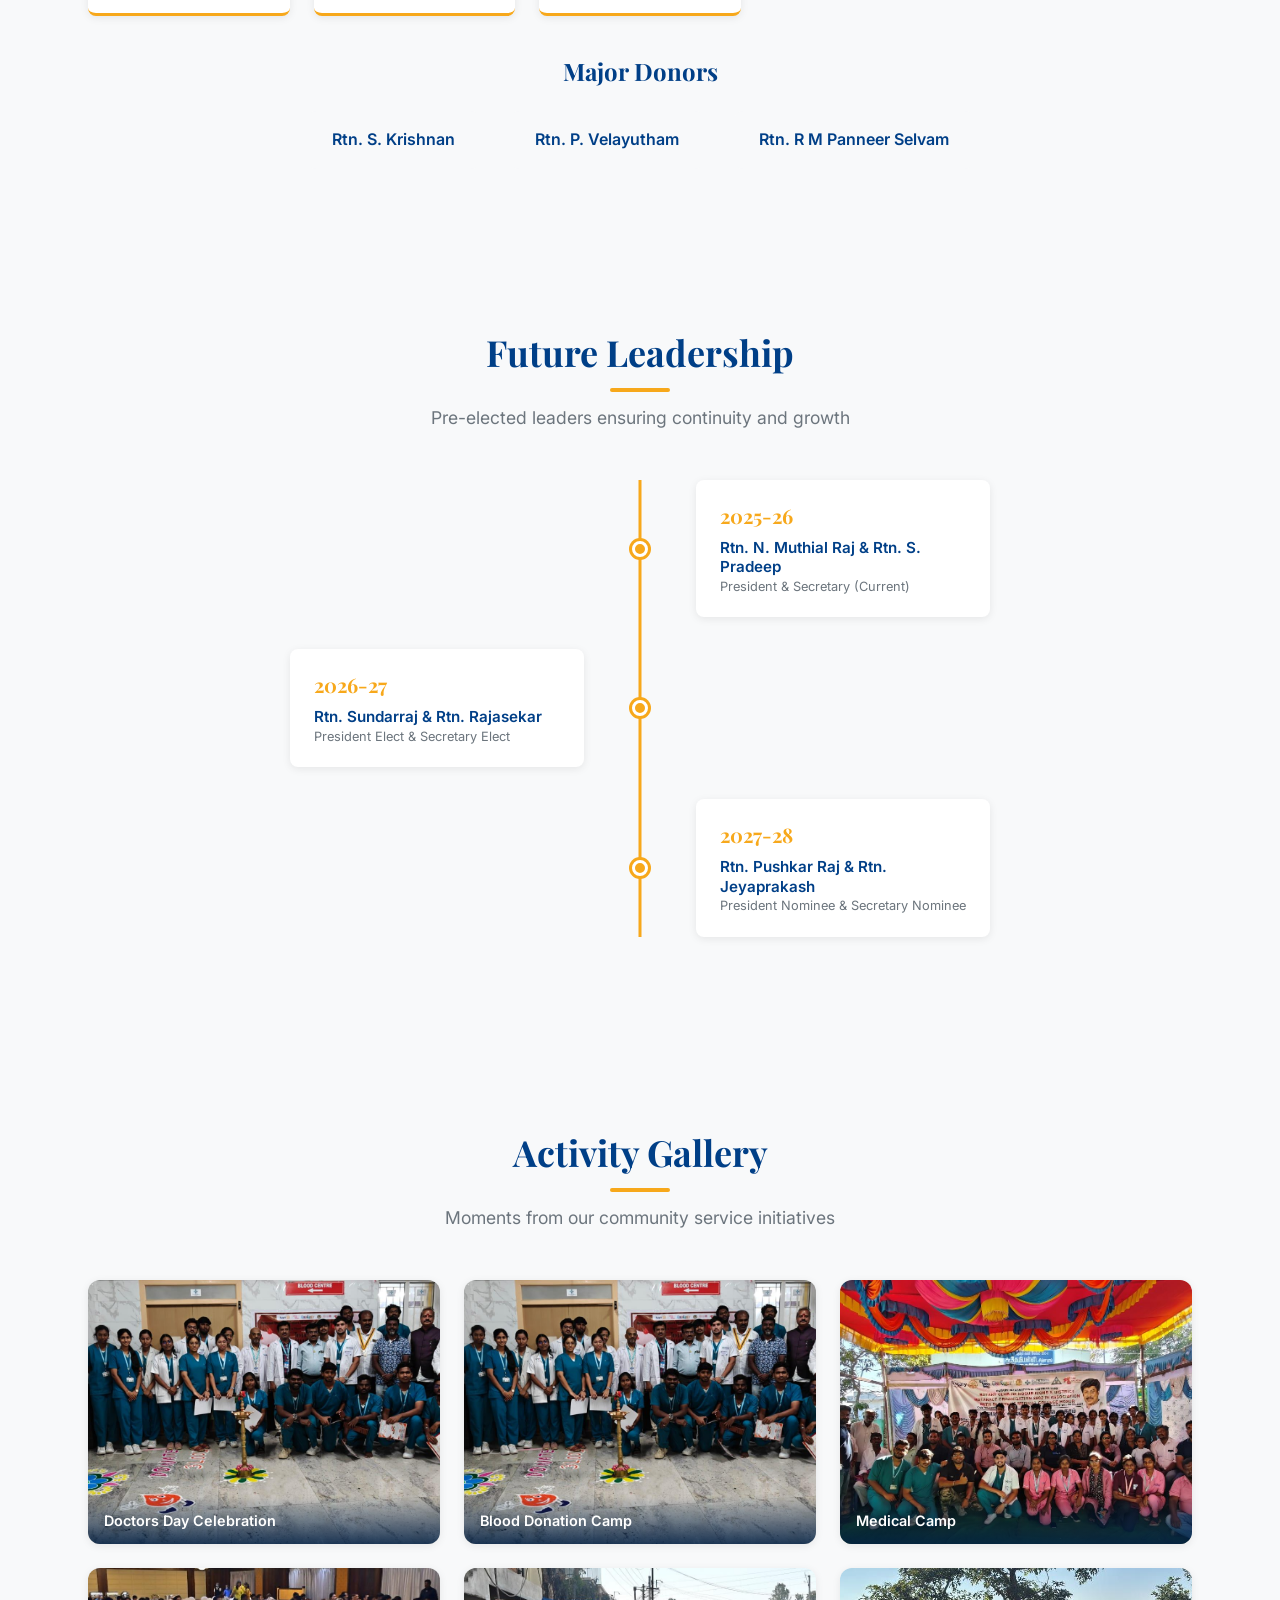
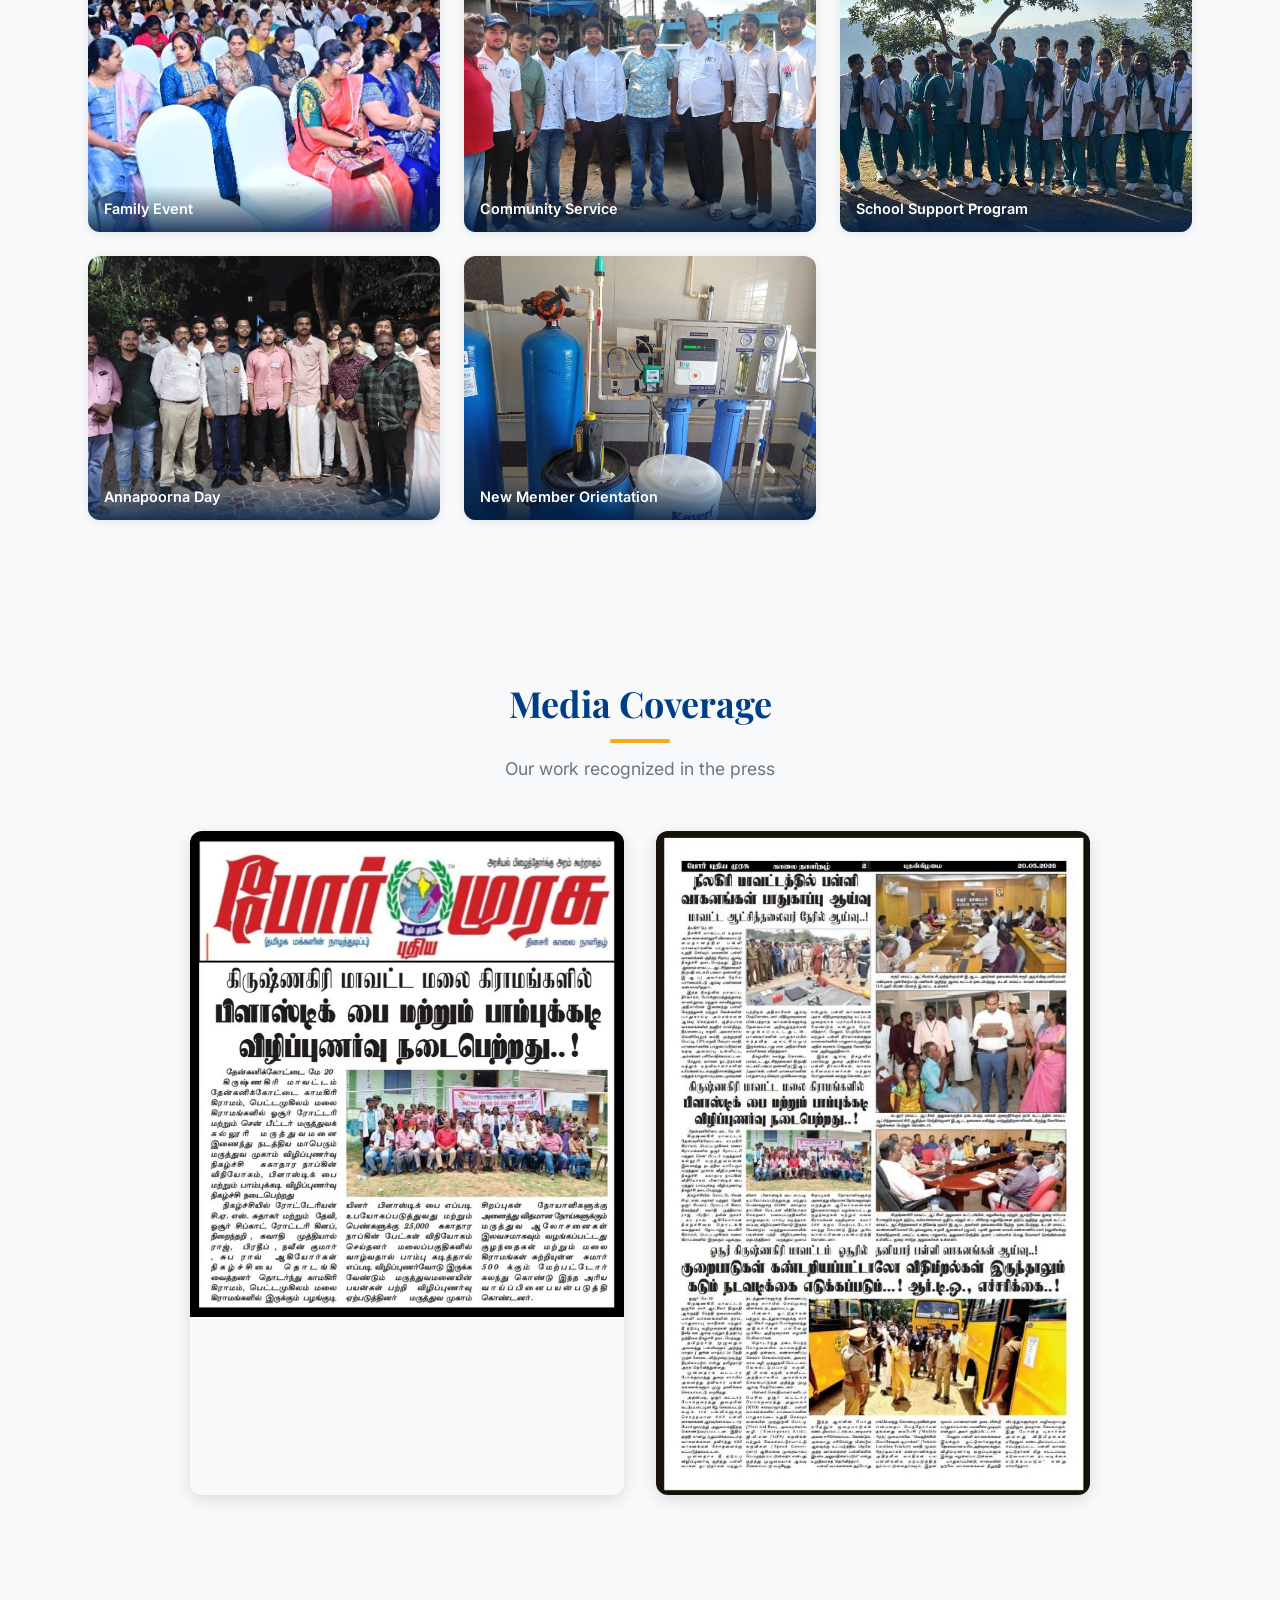
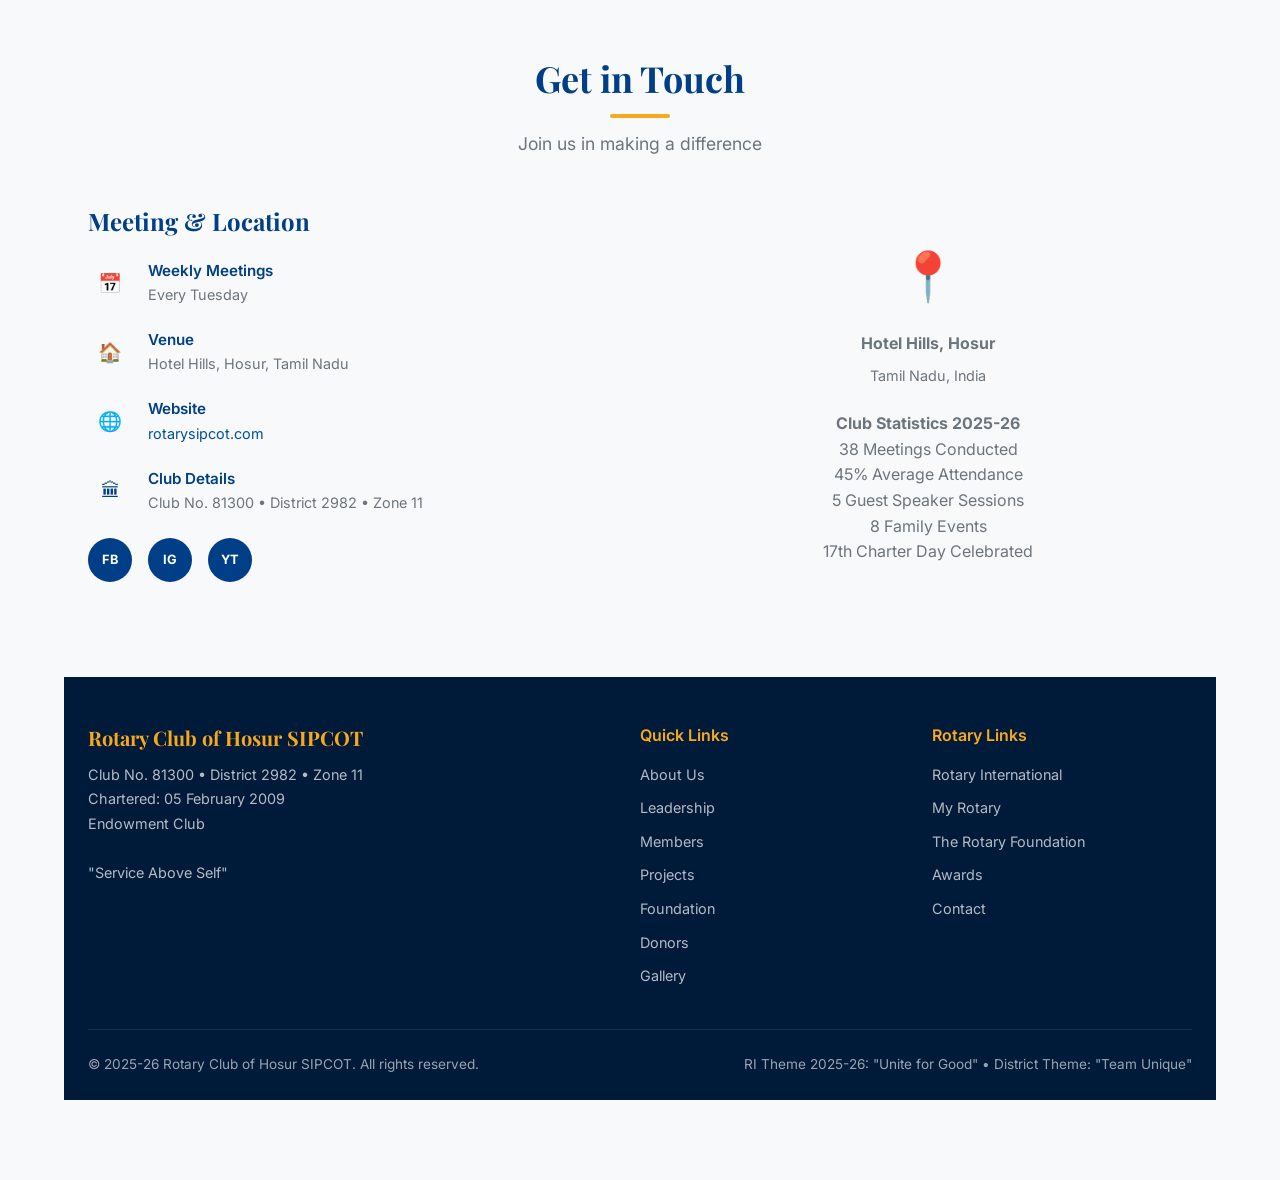
==== commit dbd29835: "commit" ====
--- a/index.html
+++ b/index.html
@@ -87,8 +87,7 @@
       <div class="nav-links" id="navLinks">
         <a href="#about">About</a>
         <a href="#leadership">Leadership</a>
-        <a href="office-bearers.html">Office Bearers</a>
-        <a href="#members">Members</a>
+        <a href="members.html">Members</a>
         <a href="#projects">Projects</a>
         <a href="#foundation">Foundation</a>
         <a href="#awards">Awards</a>
@@ -214,7 +213,7 @@
         </div>
       </div>
       <p style="text-align:center; margin-top:2rem;">
-        <a href="office-bearers.html" class="hero-cta">Office Bearers &amp; Past Presidents &#8594;</a>
+        <a href="members.html" class="hero-cta">Members &amp; Leadership &#8594;</a>
       </p>
     </div>
   </section>
@@ -366,12 +365,8 @@
           <div class="member-role">Member</div>
         </div>
       </div>
-      <p class="members-note">Names listed are drawn from the 2025-26 club report. Our full club strength is 20+ active Rotarians.</p>
-    </div>
-  </section>
-
   <!-- Projects Section -->
-  <section class="section" id="projects">
+  <section class="section section-alt" id="projects">
     <div class="container">
       <div class="section-title">
         <h2>Key Projects 2025-26</h2>
@@ -845,8 +840,7 @@
           <ul>
             <li><a href="#about">About Us</a></li>
             <li><a href="#leadership">Leadership</a></li>
-            <li><a href="office-bearers.html">Office Bearers</a></li>
-            <li><a href="#members">Members</a></li>
+            <li><a href="members.html">Members</a></li>
             <li><a href="#projects">Projects</a></li>
             <li><a href="#foundation">Foundation</a></li>
             <li><a href="#donors">Donors</a></li>
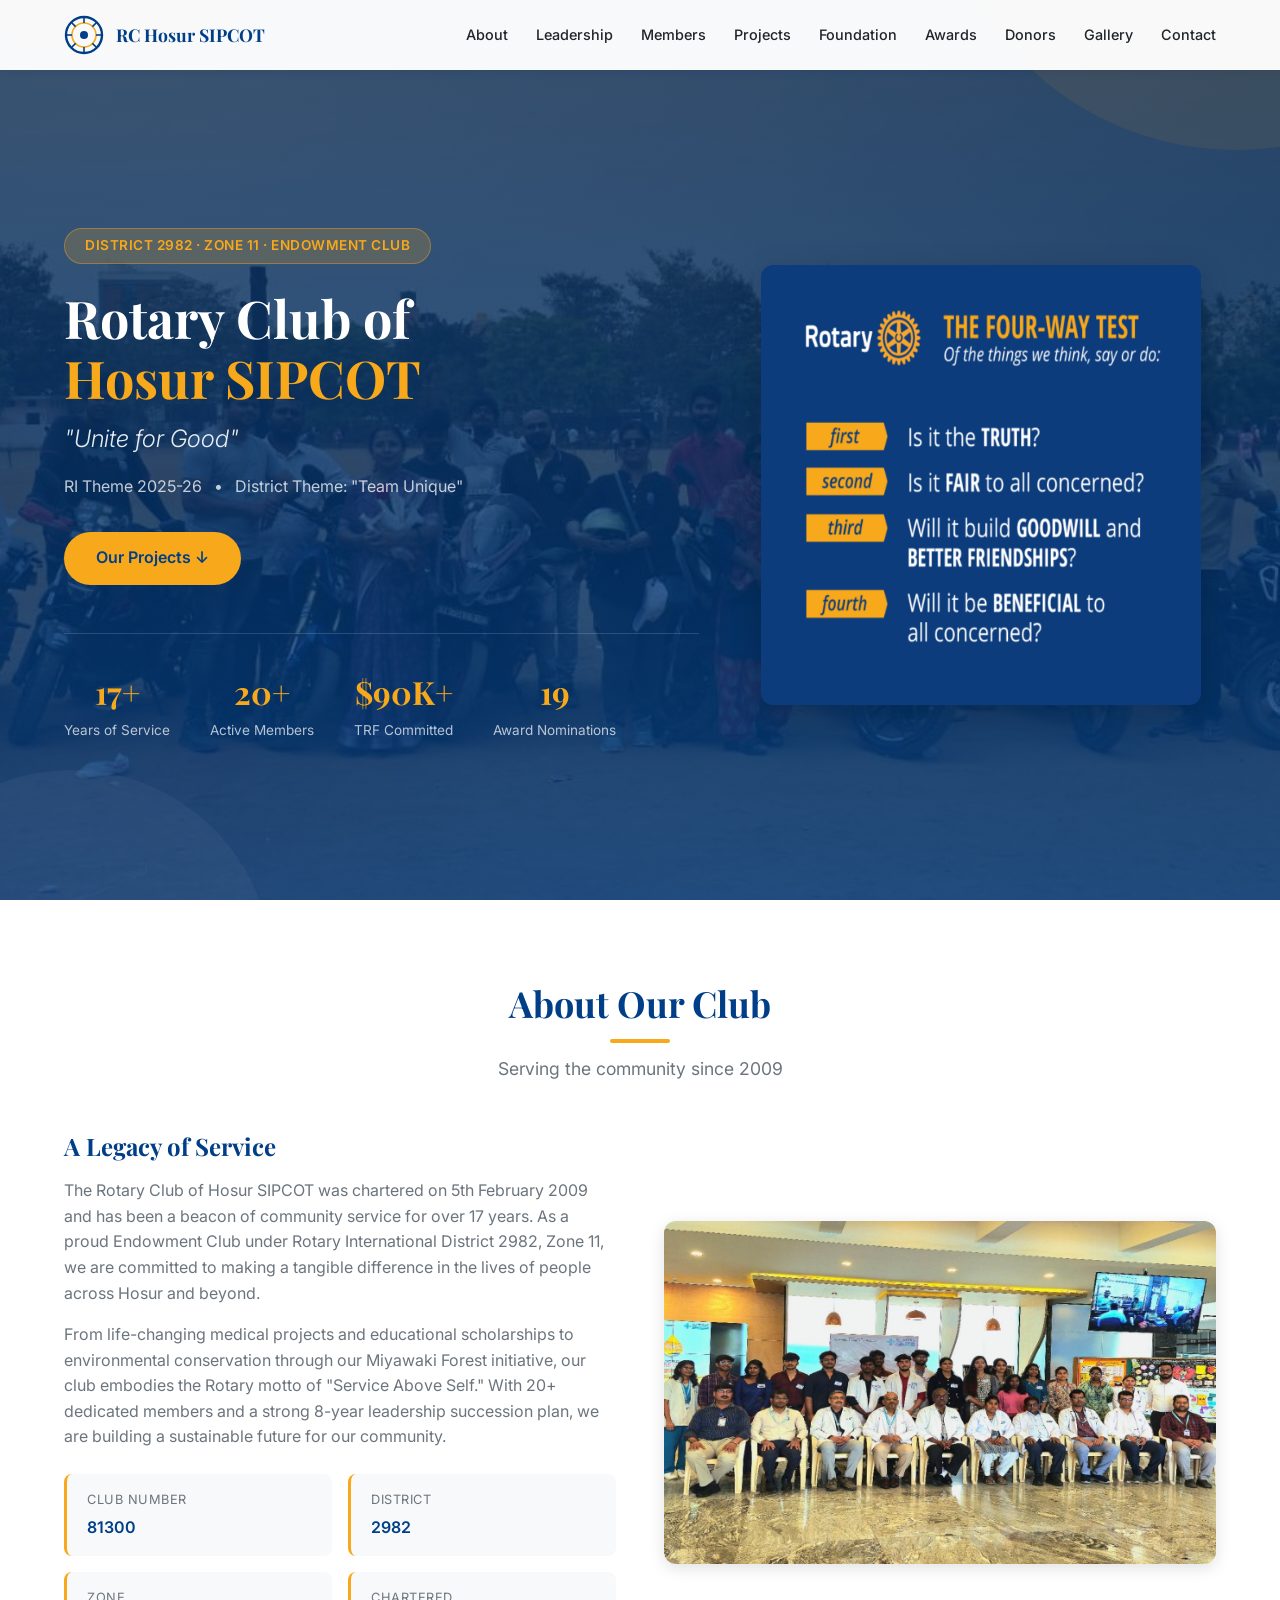
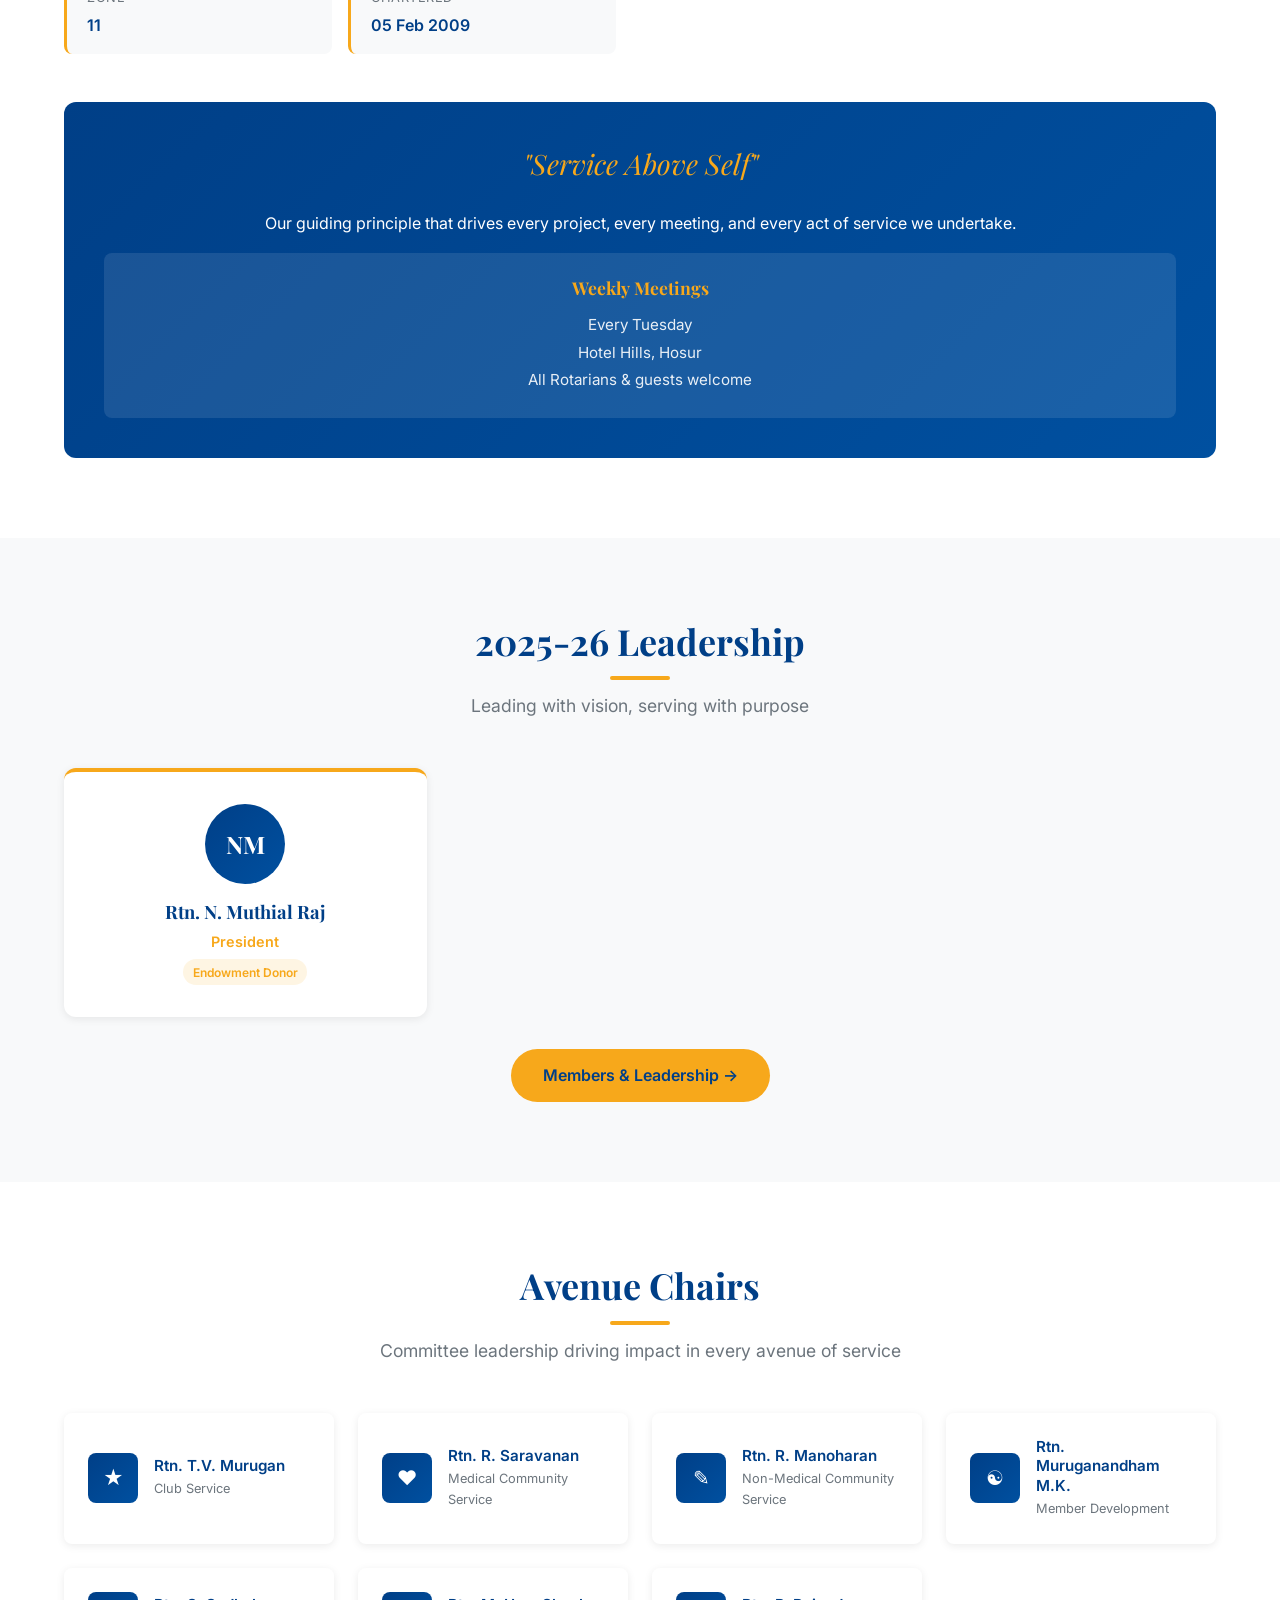
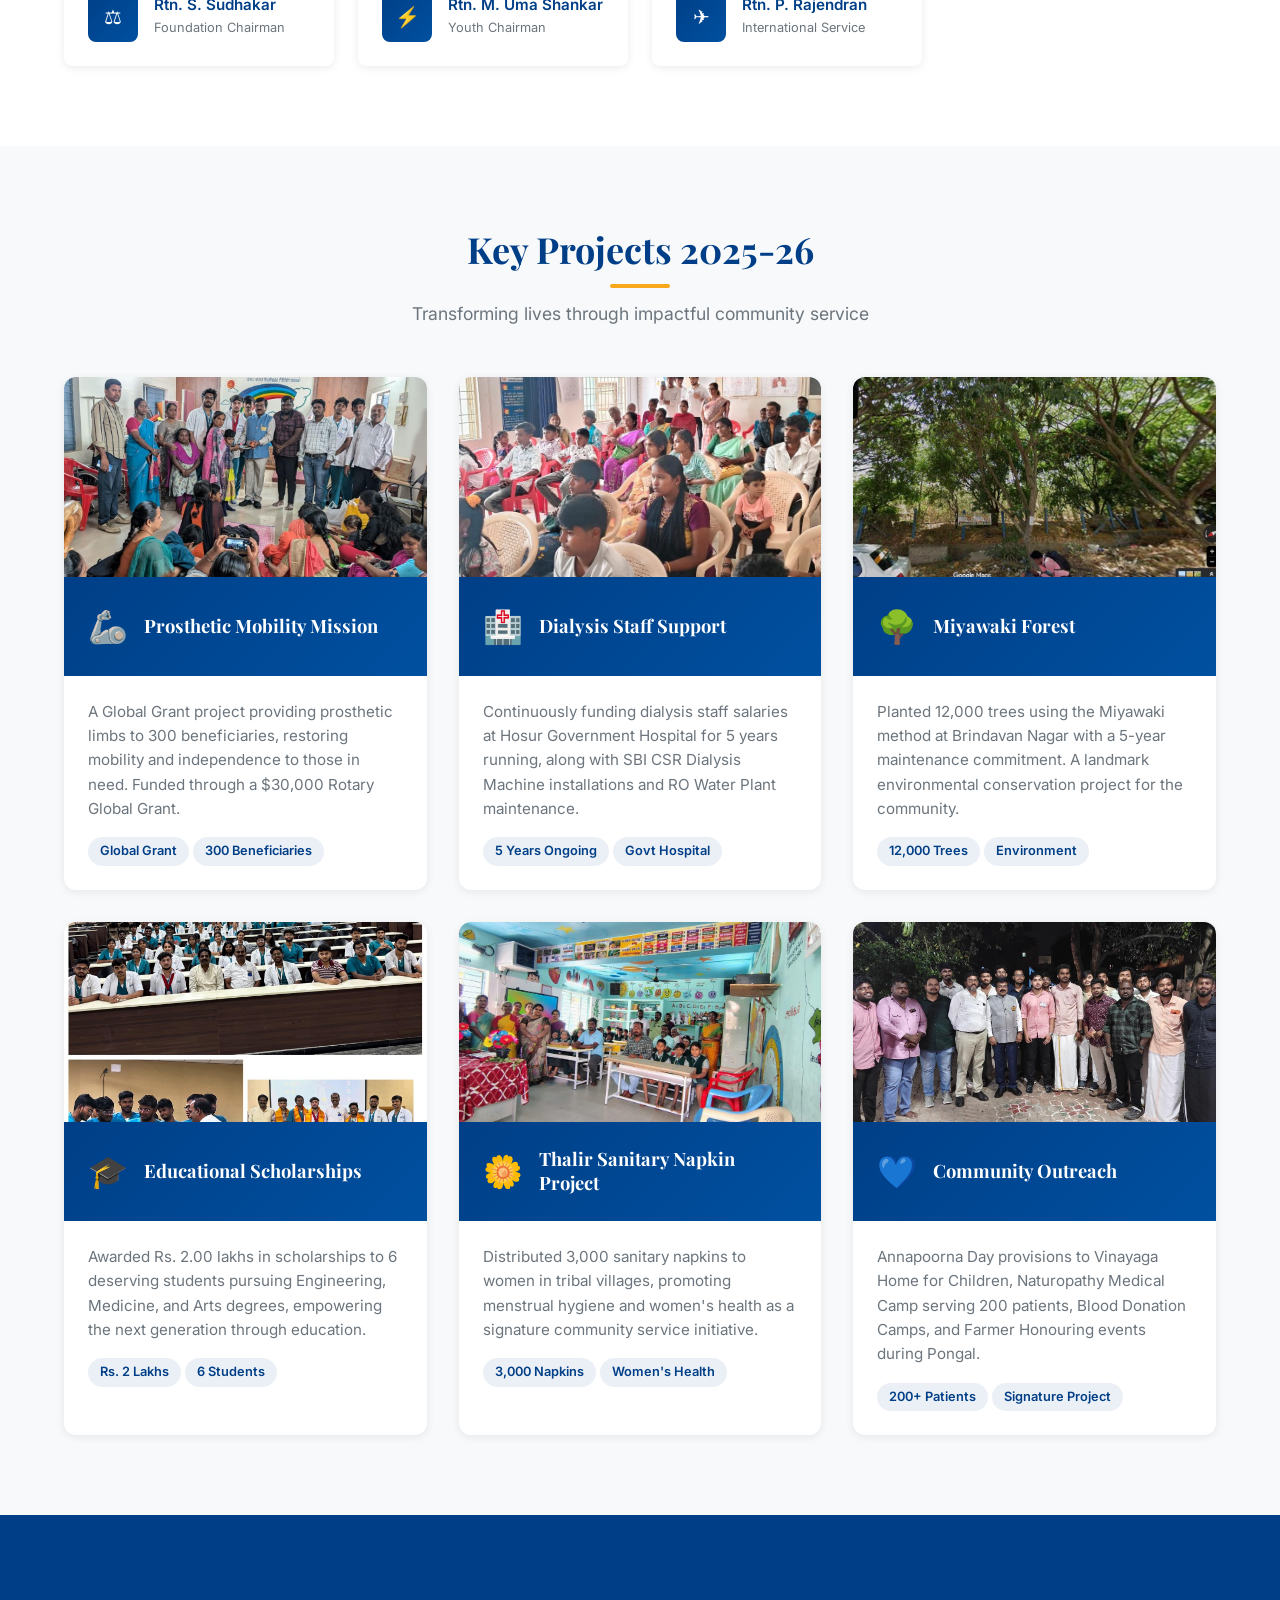
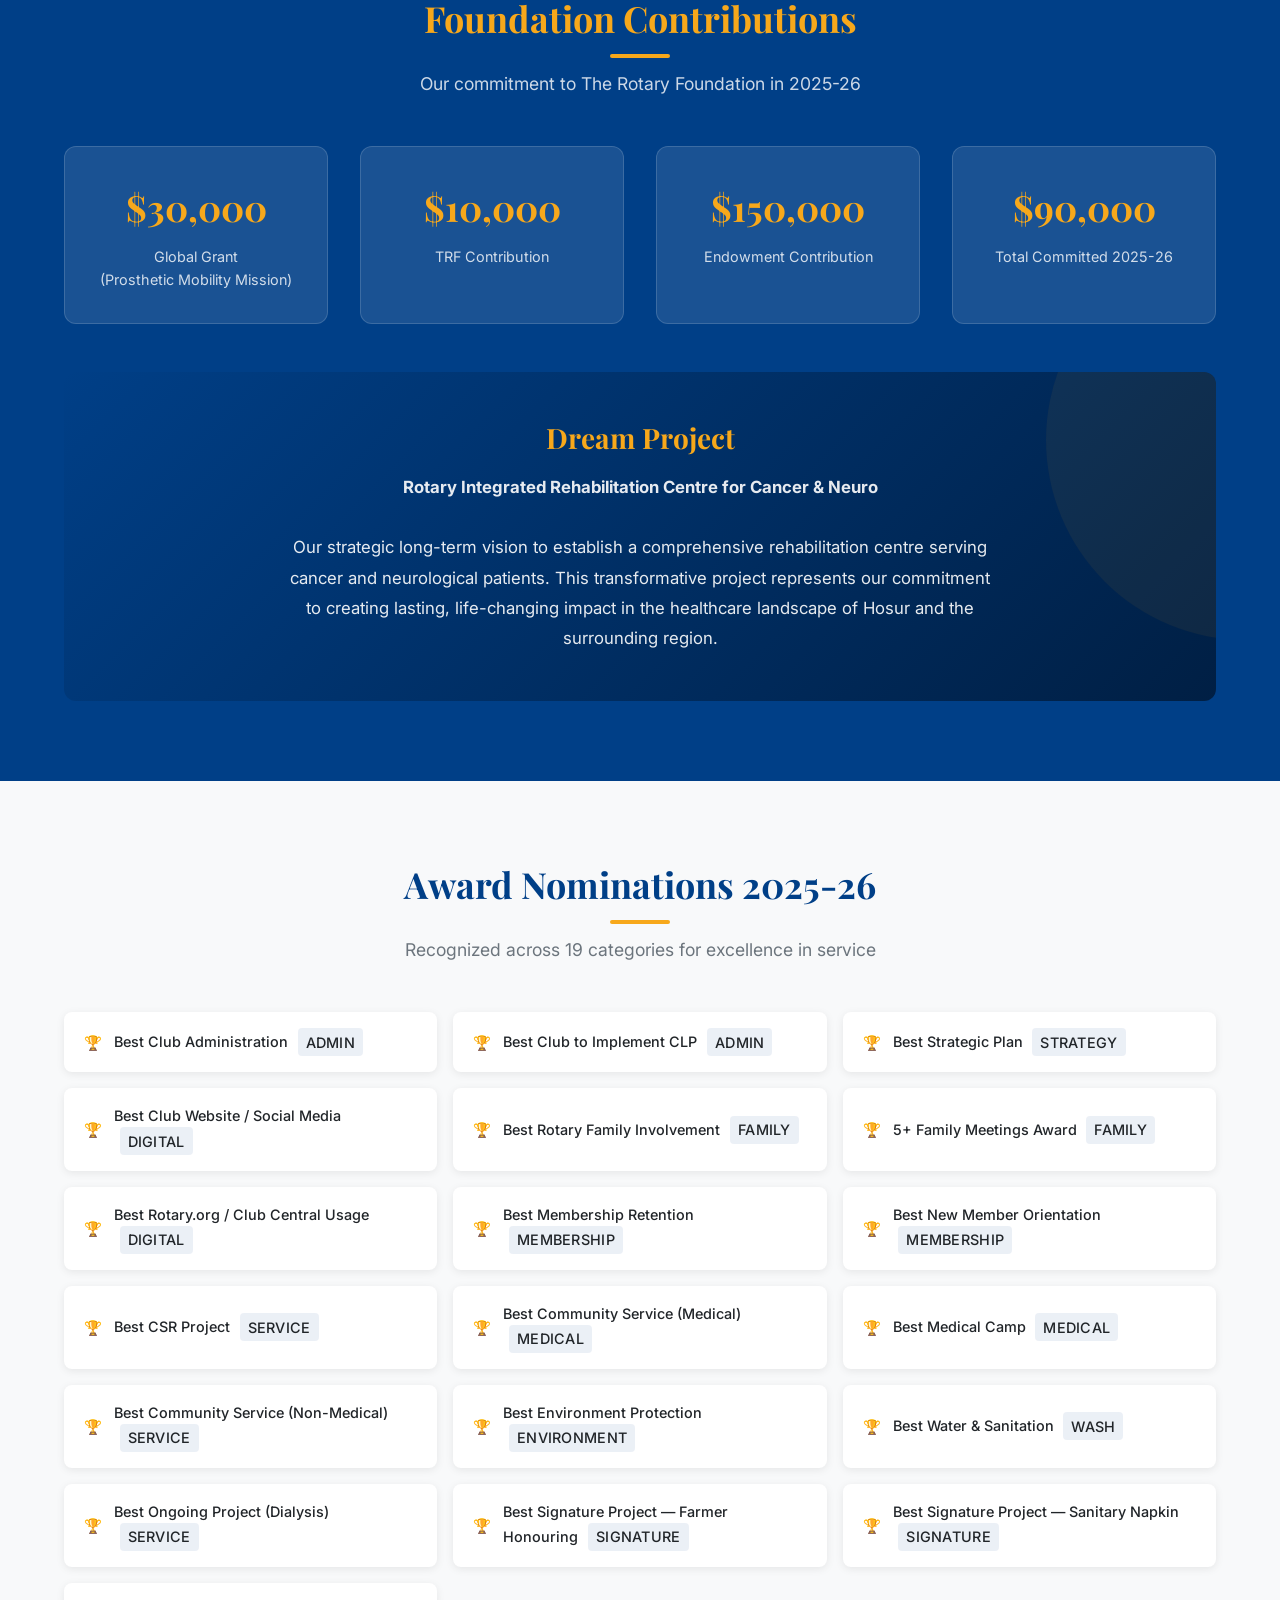
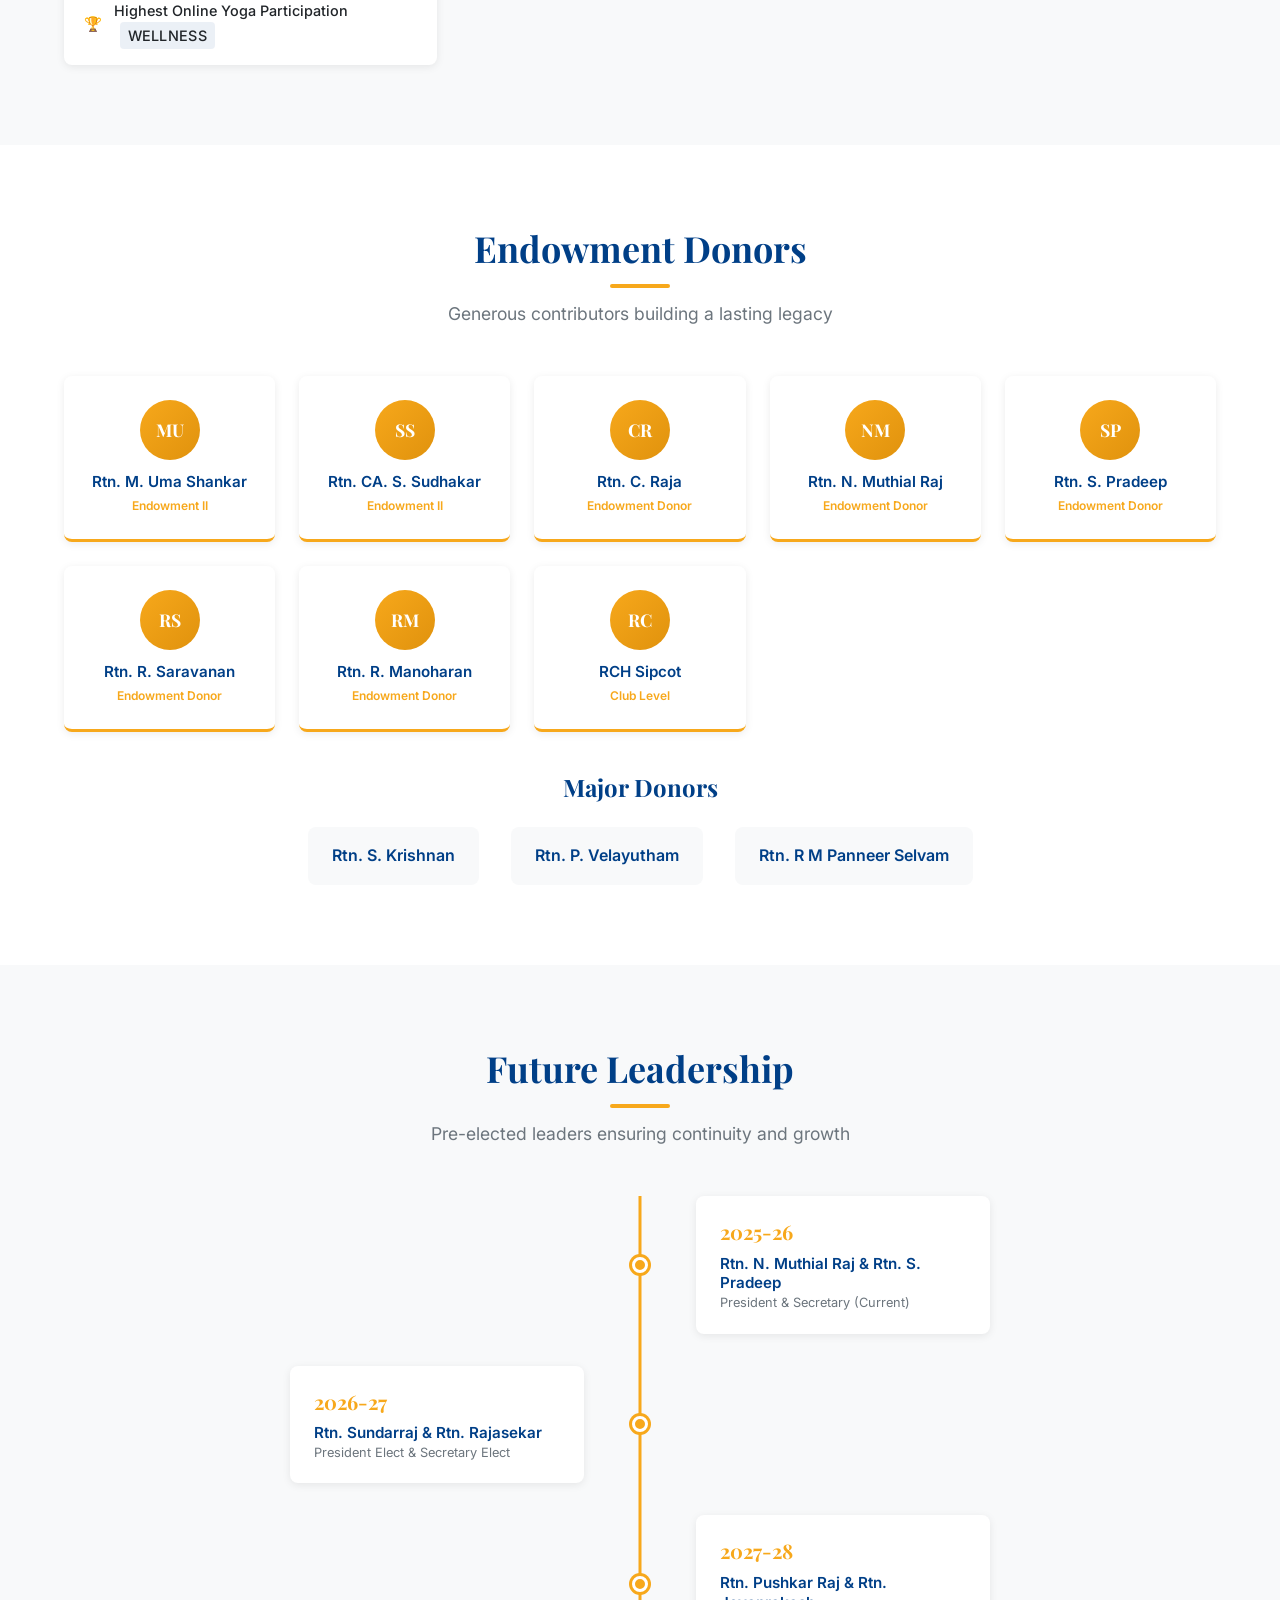
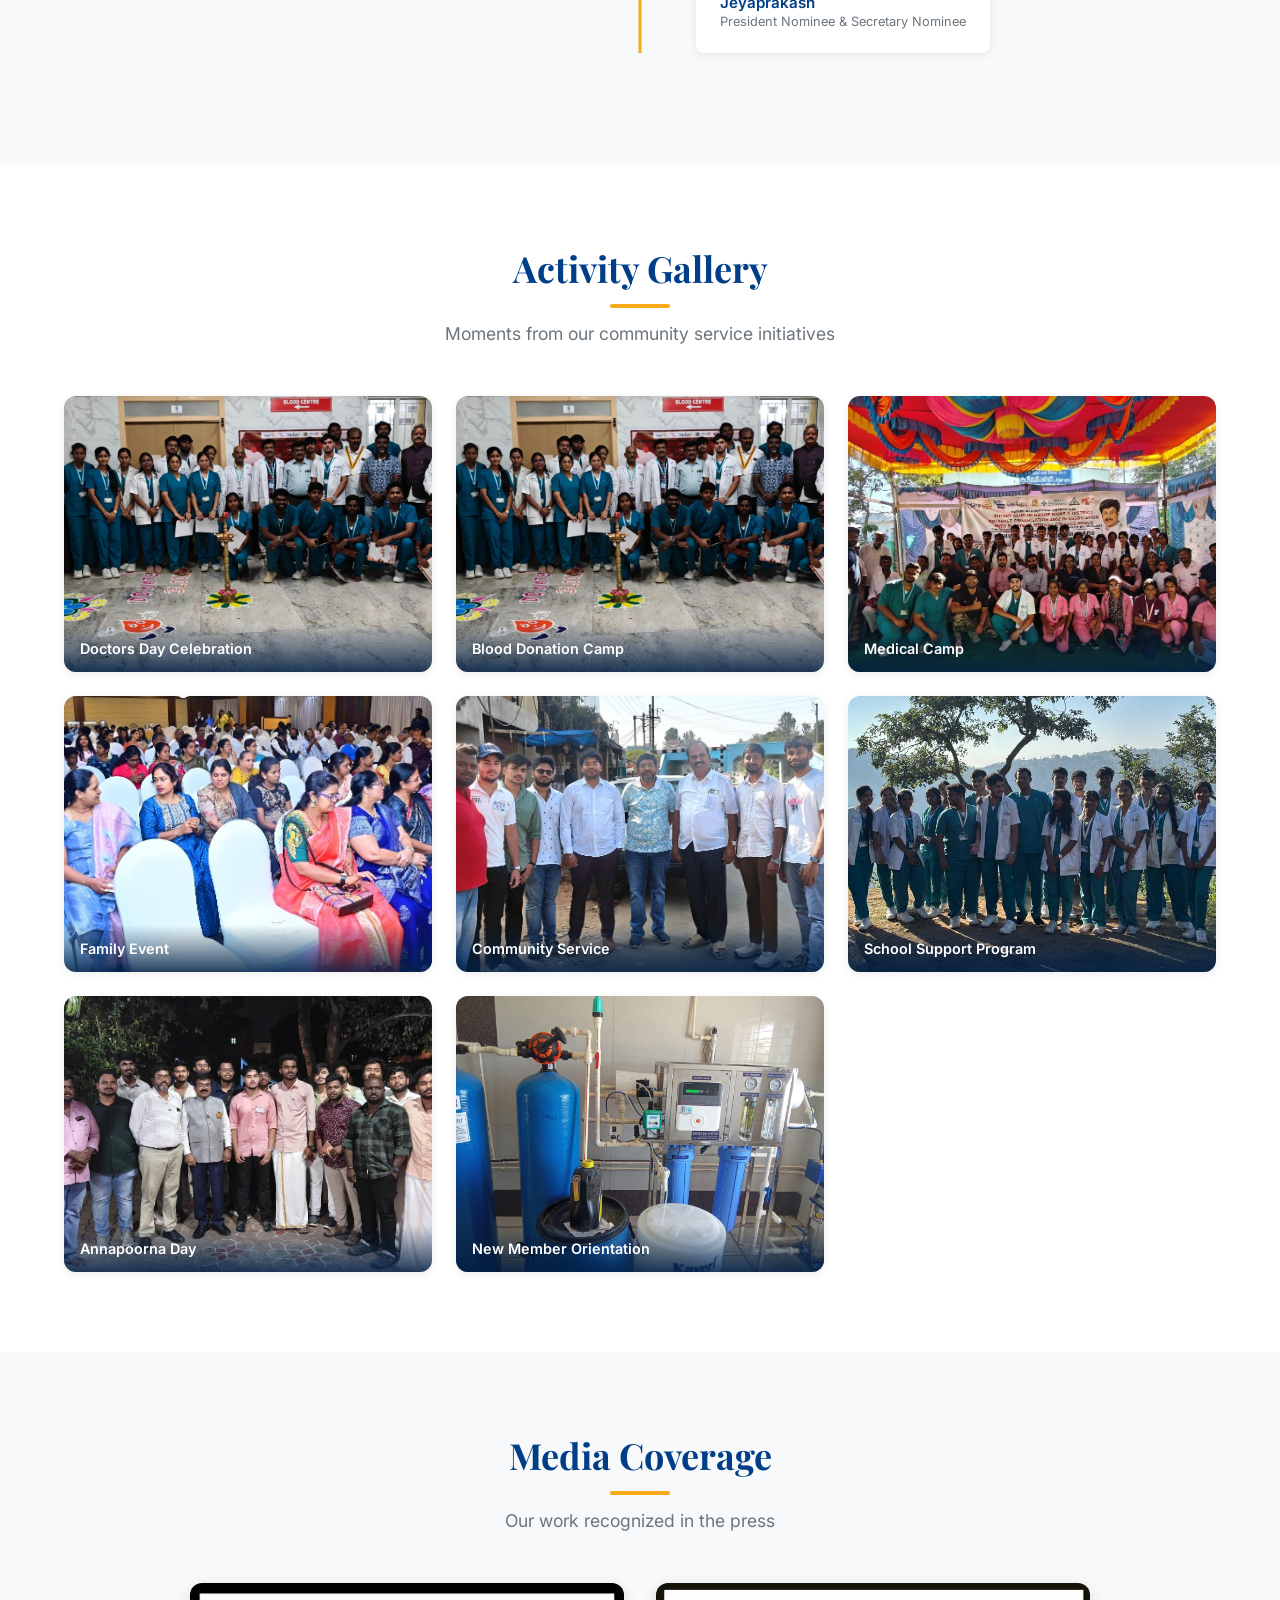
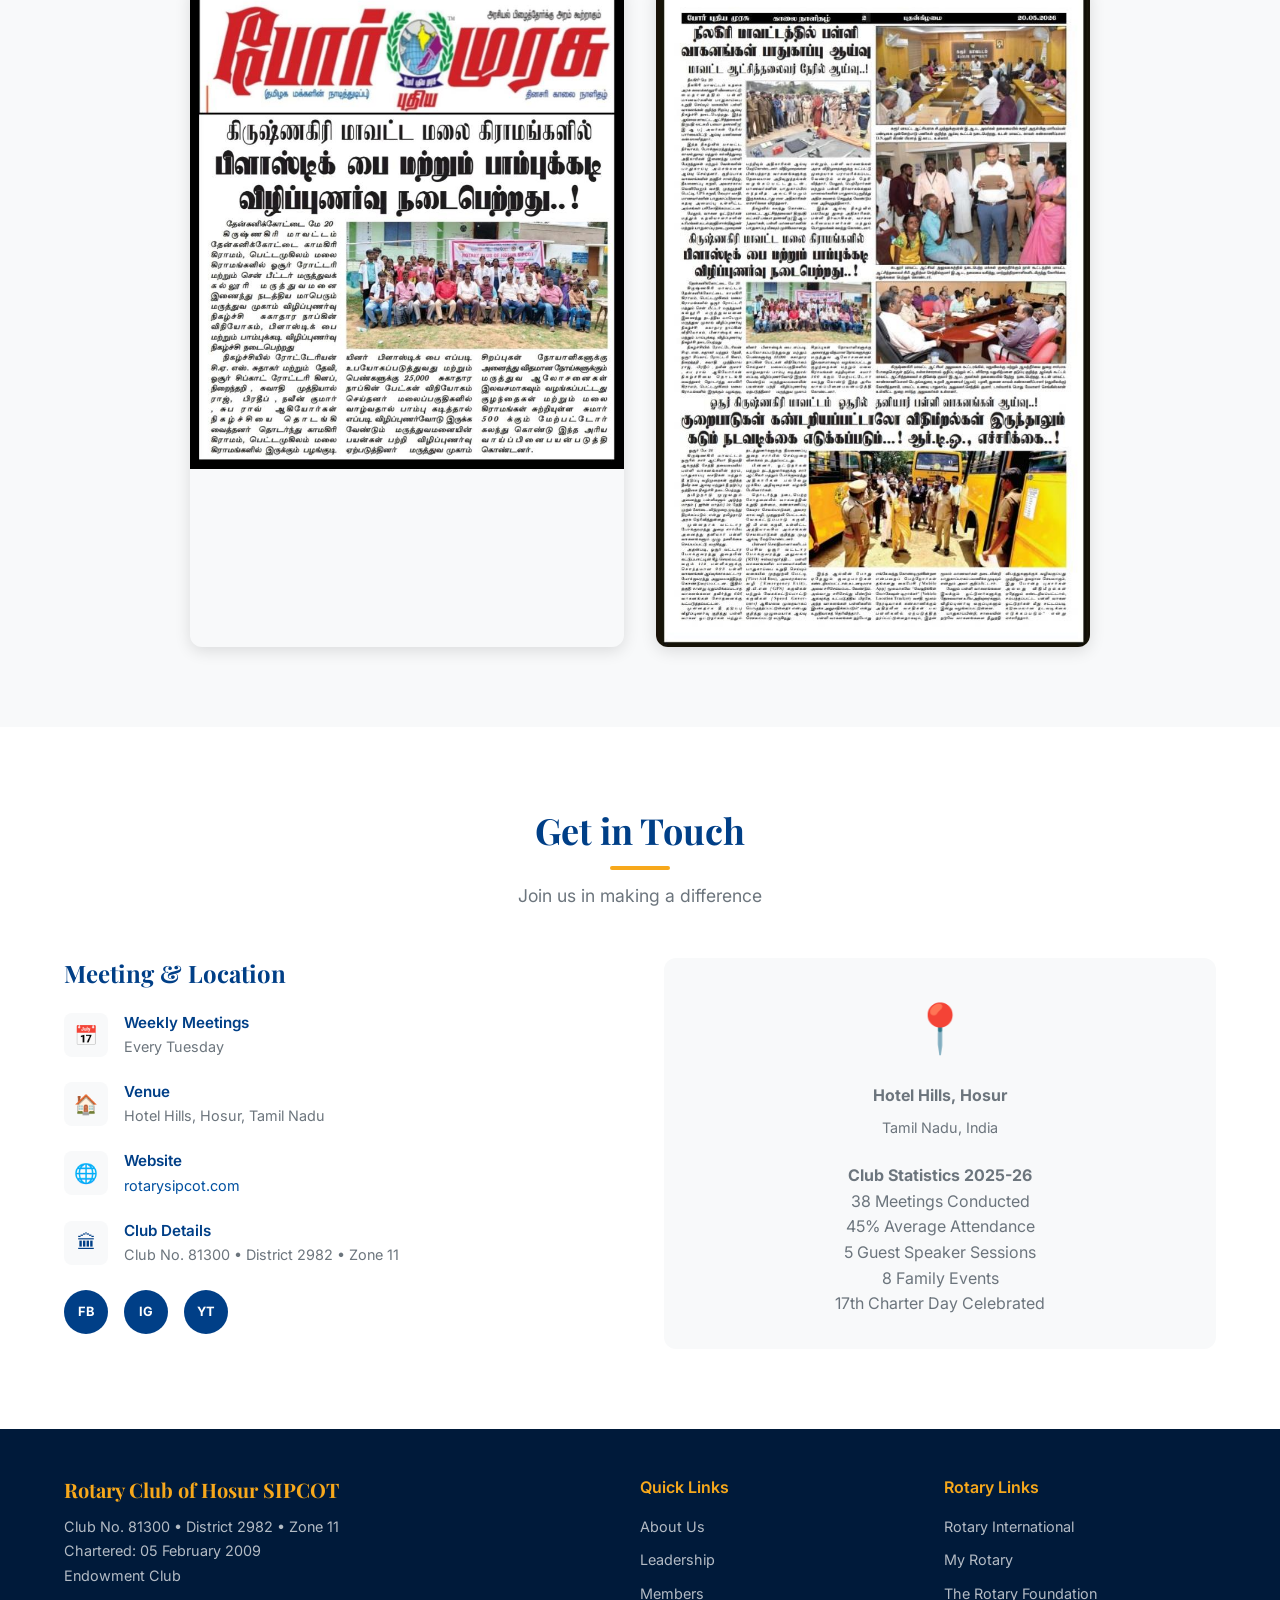
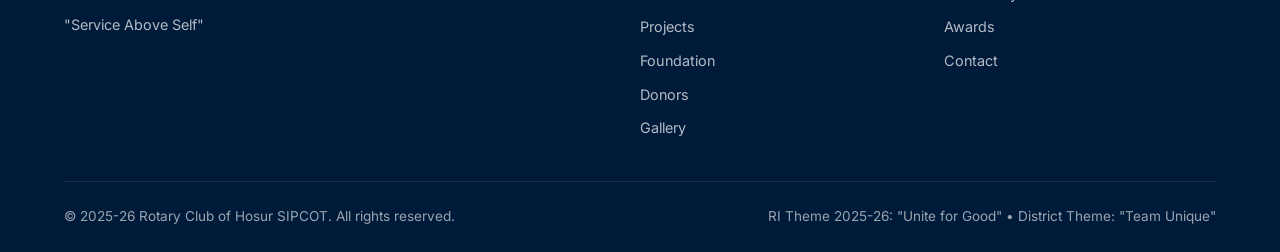
==== commit 4891ee2b: "members updated and" ====
--- a/index.html
+++ b/index.html
@@ -280,91 +280,6 @@
     </div>
   </section>
 
-  <!-- Members Section -->
-  <section class="section section-alt" id="members">
-    <div class="container">
-      <div class="section-title">
-        <h2>Our Members</h2>
-        <span class="underline"></span>
-        <p>The Rotarians of our 20+ member team serving in 2025-26</p>
-      </div>
-      <div class="members-grid">
-        <div class="member-card">
-          <div class="member-avatar">NM</div>
-          <h4>Rtn. N. Muthial Raj</h4>
-          <div class="member-role">President</div>
-        </div>
-        <div class="member-card">
-          <div class="member-avatar">SP</div>
-          <h4>Rtn. S. Pradeep</h4>
-          <div class="member-role">Secretary</div>
-        </div>
-        <div class="member-card">
-          <div class="member-avatar">PN</div>
-          <h4>Rtn. P. Naveen Kumar</h4>
-          <div class="member-role">Treasurer</div>
-        </div>
-        <div class="member-card">
-          <div class="member-avatar">TM</div>
-          <h4>Rtn. T.V. Murugan</h4>
-          <div class="member-role">Club Service Chair</div>
-        </div>
-        <div class="member-card">
-          <div class="member-avatar">RS</div>
-          <h4>Rtn. R. Saravanan</h4>
-          <div class="member-role">Medical Community Service Chair</div>
-        </div>
-        <div class="member-card">
-          <div class="member-avatar">RM</div>
-          <h4>Rtn. R. Manoharan</h4>
-          <div class="member-role">Non-Medical Community Service Chair</div>
-        </div>
-        <div class="member-card">
-          <div class="member-avatar">MM</div>
-          <h4>Rtn. Muruganandham M.K.</h4>
-          <div class="member-role">Member Development Chair</div>
-        </div>
-        <div class="member-card">
-          <div class="member-avatar">SS</div>
-          <h4>Rtn. CA. S. Sudhakar</h4>
-          <div class="member-role">Foundation Chair</div>
-        </div>
-        <div class="member-card">
-          <div class="member-avatar">MU</div>
-          <h4>Rtn. M. Uma Shankar</h4>
-          <div class="member-role">Youth Chair</div>
-        </div>
-        <div class="member-card">
-          <div class="member-avatar">PR</div>
-          <h4>Rtn. P. Rajendran</h4>
-          <div class="member-role">International Service Chair</div>
-        </div>
-        <div class="member-card">
-          <div class="member-avatar">CR</div>
-          <h4>Rtn. C. Raja</h4>
-          <div class="member-role">Endowment Donor</div>
-        </div>
-        <div class="member-card">
-          <div class="member-avatar">SK</div>
-          <h4>Rtn. S. Krishnan</h4>
-          <div class="member-role">Major Donor</div>
-        </div>
-        <div class="member-card">
-          <div class="member-avatar">PV</div>
-          <h4>Rtn. P. Velayutham</h4>
-          <div class="member-role">Major Donor</div>
-        </div>
-        <div class="member-card">
-          <div class="member-avatar">RP</div>
-          <h4>Rtn. R M Panneer Selvam</h4>
-          <div class="member-role">Major Donor</div>
-        </div>
-        <div class="member-card">
-          <div class="member-avatar">KU</div>
-          <h4>Rtn. CA. Kuthalingam</h4>
-          <div class="member-role">Member</div>
-        </div>
-      </div>
   <!-- Projects Section -->
   <section class="section section-alt" id="projects">
     <div class="container">
--- a/css/styles.css
+++ b/css/styles.css
@@ -682,6 +682,94 @@
   color: var(--text-secondary);
 }
 
+/* --- Presidents & Secretaries (Term Cards) --- */
+.term-list {
+  display: grid;
+  grid-template-columns: repeat(auto-fill, minmax(280px, 1fr));
+  gap: 1.25rem;
+}
+
+.term-card {
+  background: var(--white);
+  border-radius: var(--radius-lg);
+  box-shadow: var(--shadow-sm);
+  overflow: hidden;
+  border-top: 3px solid var(--royal-blue);
+  transition: transform var(--transition), box-shadow var(--transition);
+}
+
+.term-card:hover {
+  transform: translateY(-3px);
+  box-shadow: var(--shadow-md);
+}
+
+.term-year {
+  background: linear-gradient(135deg, var(--royal-blue), var(--light-blue));
+  color: var(--white);
+  font-family: 'Playfair Display', serif;
+  font-weight: 700;
+  font-size: 1.15rem;
+  padding: 0.6rem 1.25rem;
+  display: flex;
+  align-items: center;
+  justify-content: space-between;
+  gap: 0.5rem;
+}
+
+.term-people {
+  padding: 0.5rem 1.25rem 1rem;
+}
+
+.term-person {
+  padding: 0.6rem 0;
+}
+
+.term-person + .term-person {
+  border-top: 1px solid var(--light-gray);
+}
+
+.term-label {
+  display: block;
+  font-size: 0.7rem;
+  text-transform: uppercase;
+  letter-spacing: 0.5px;
+  color: var(--gold);
+  font-weight: 700;
+  margin-bottom: 0.2rem;
+}
+
+.term-name {
+  font-size: 0.95rem;
+  color: var(--text-primary);
+  font-weight: 500;
+}
+
+.term-flag {
+  font-size: 0.62rem;
+  text-transform: uppercase;
+  letter-spacing: 0.5px;
+  background: rgba(255, 255, 255, 0.25);
+  color: var(--white);
+  padding: 0.15rem 0.55rem;
+  border-radius: 50px;
+  font-weight: 700;
+  font-family: 'Inter', sans-serif;
+}
+
+.term-card--current {
+  border-top-color: var(--gold);
+}
+
+.term-card--current .term-year {
+  background: linear-gradient(135deg, var(--gold), #E0920D);
+  color: var(--royal-blue);
+}
+
+.term-flag--current {
+  background: rgba(0, 63, 135, 0.18);
+  color: var(--royal-blue);
+}
+
 /* --- Avenue Chairs --- */
 .chairs-grid {
   display: grid;
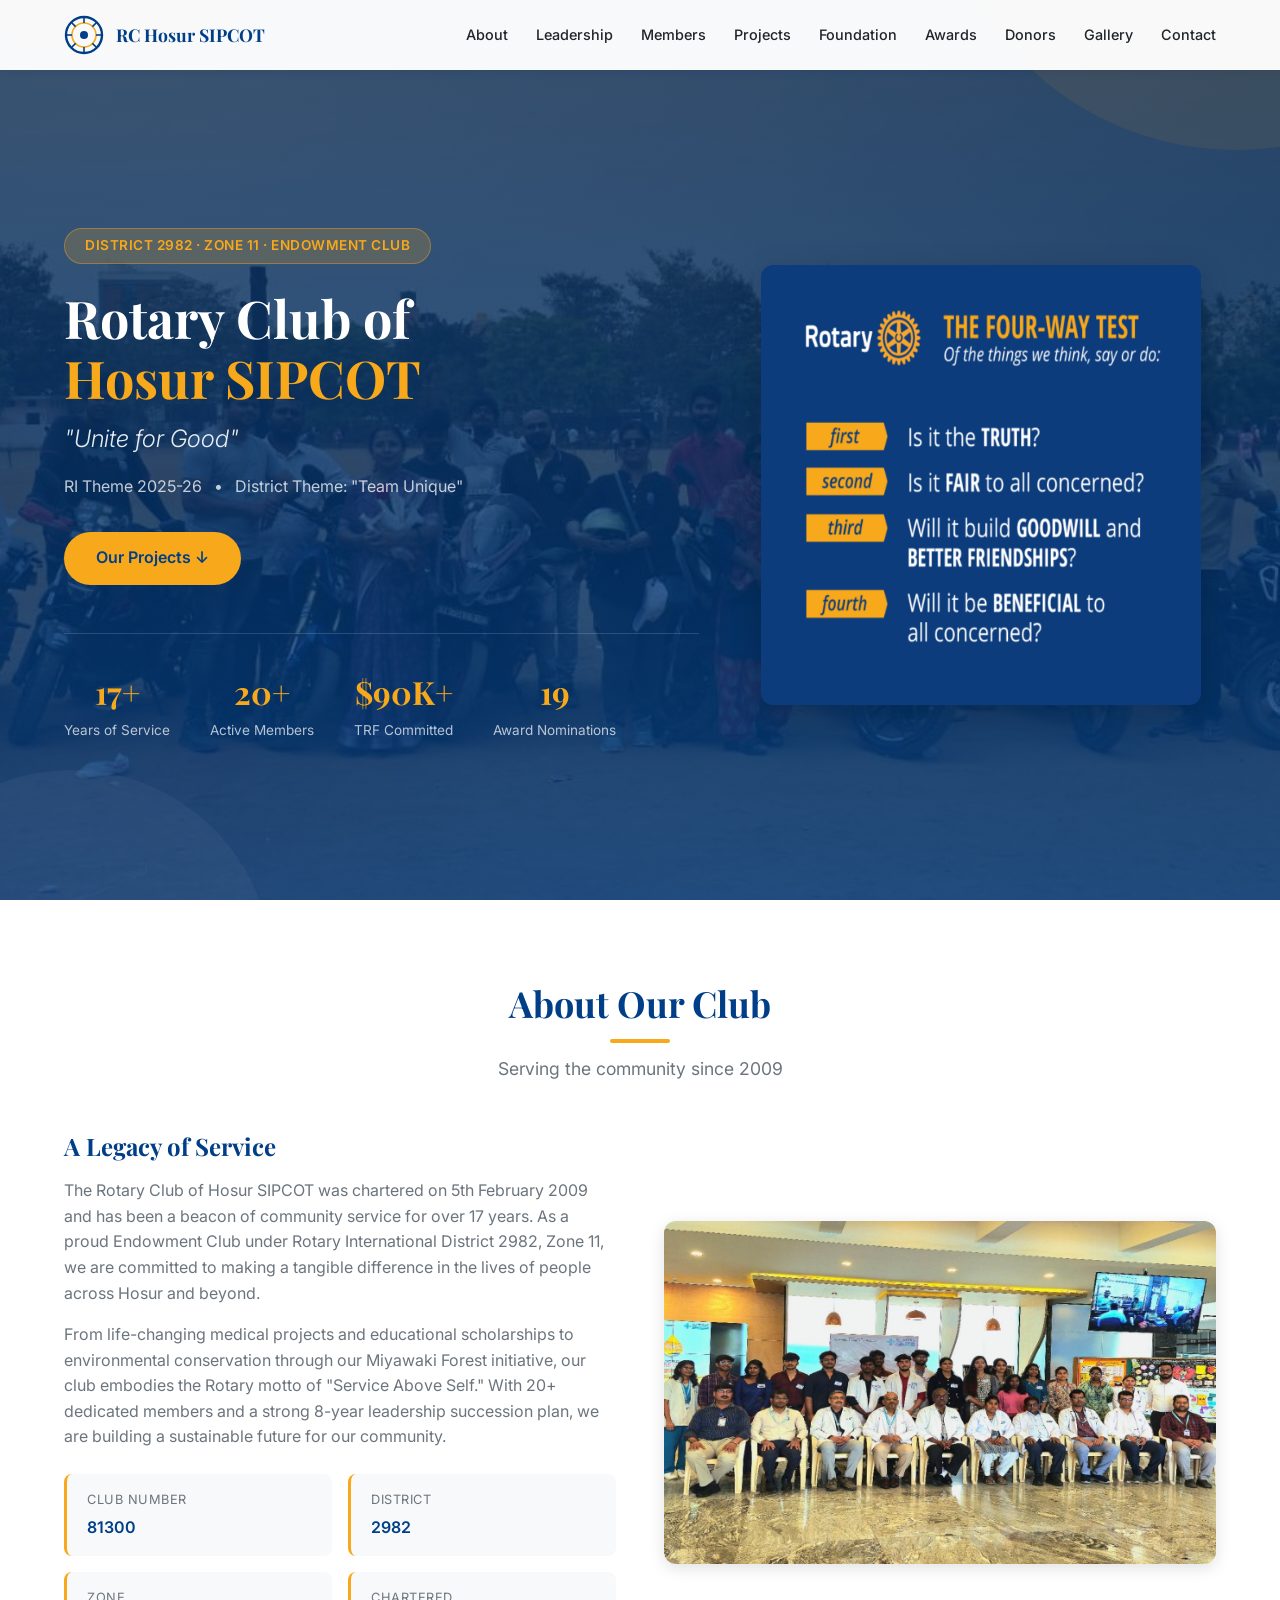
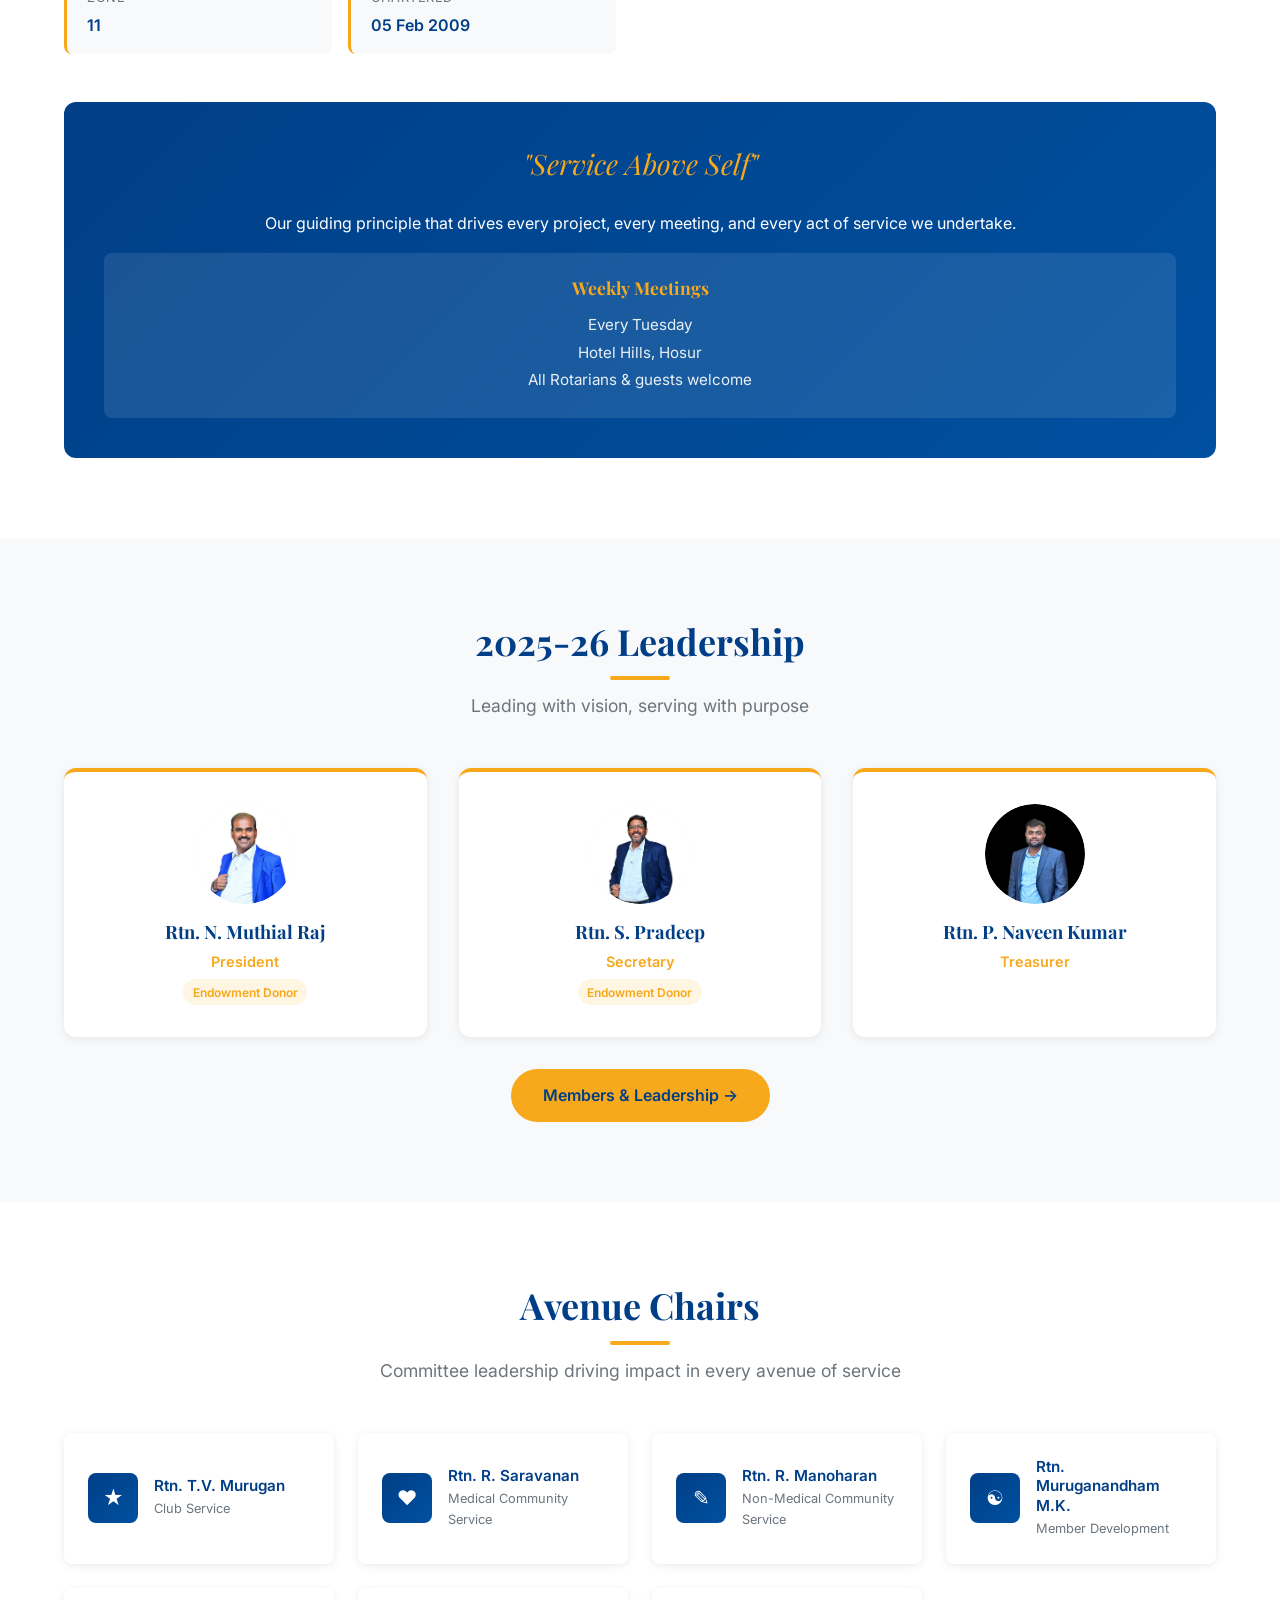
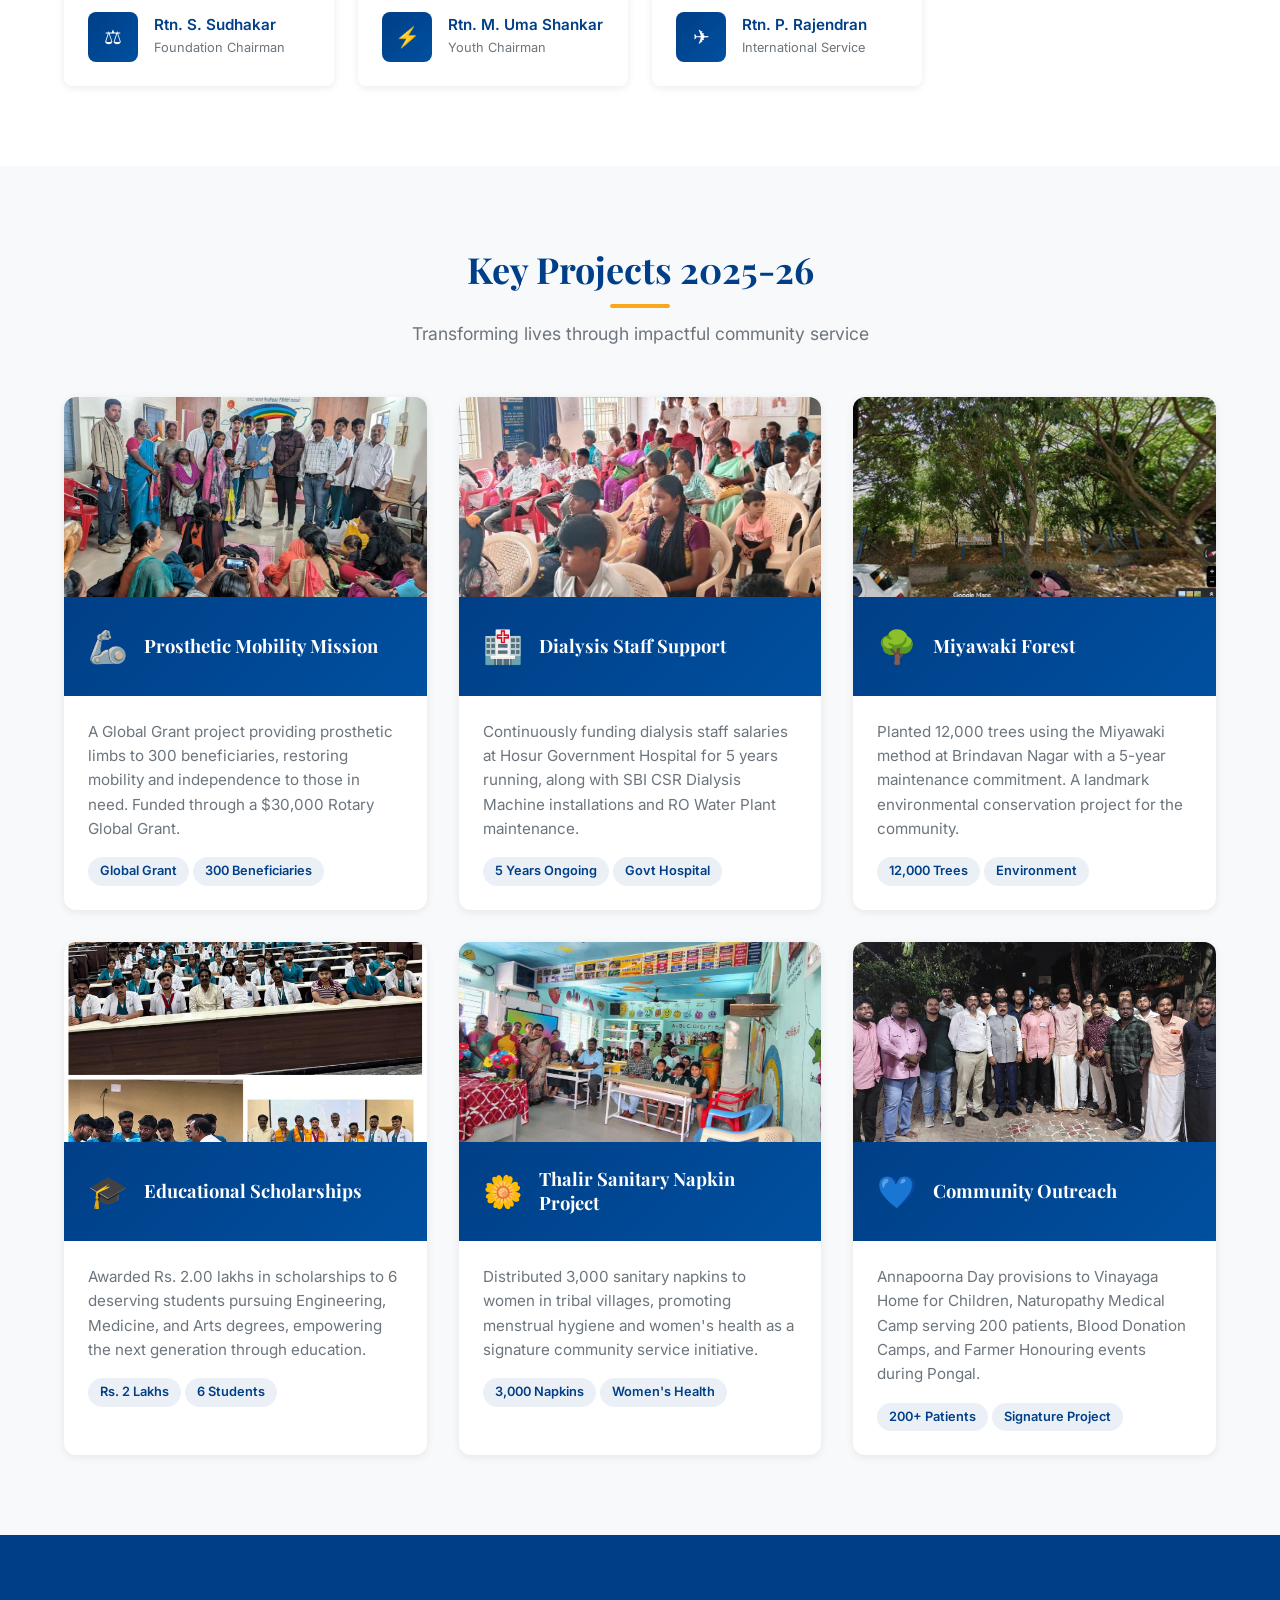
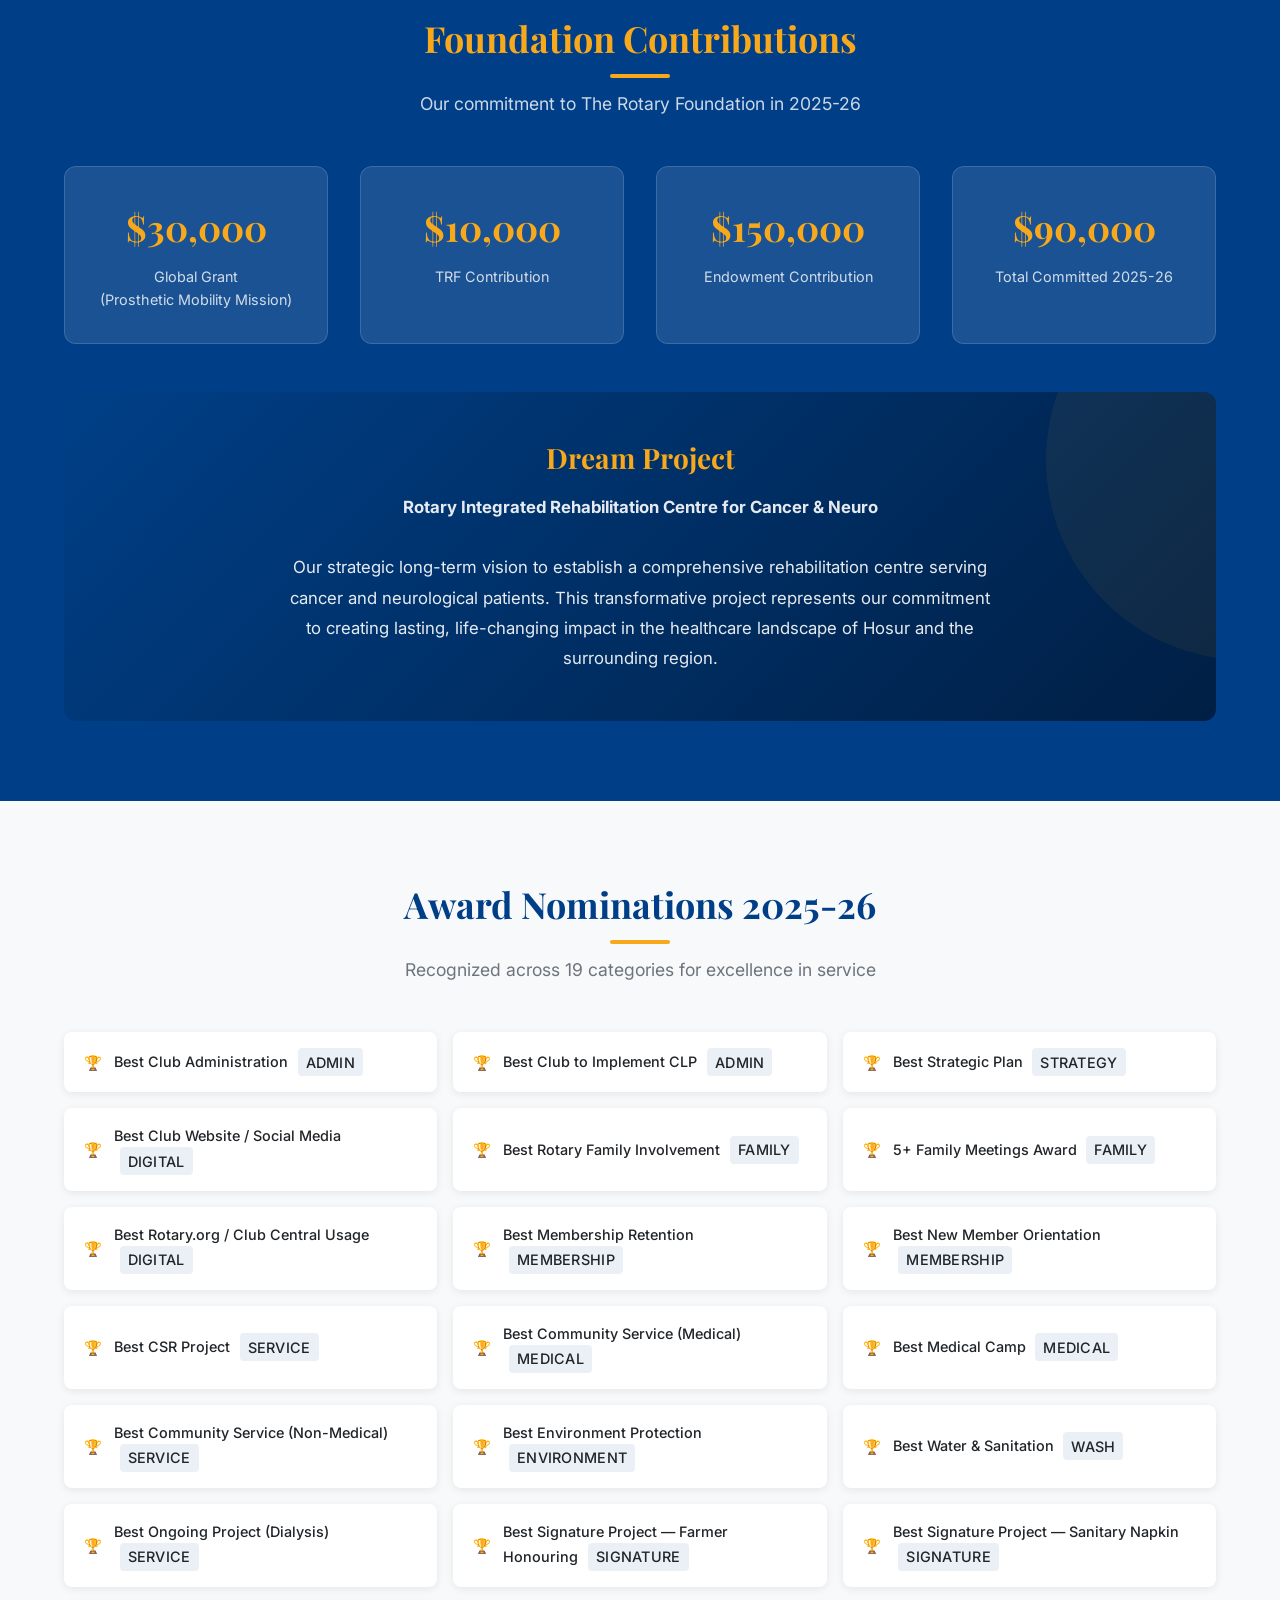
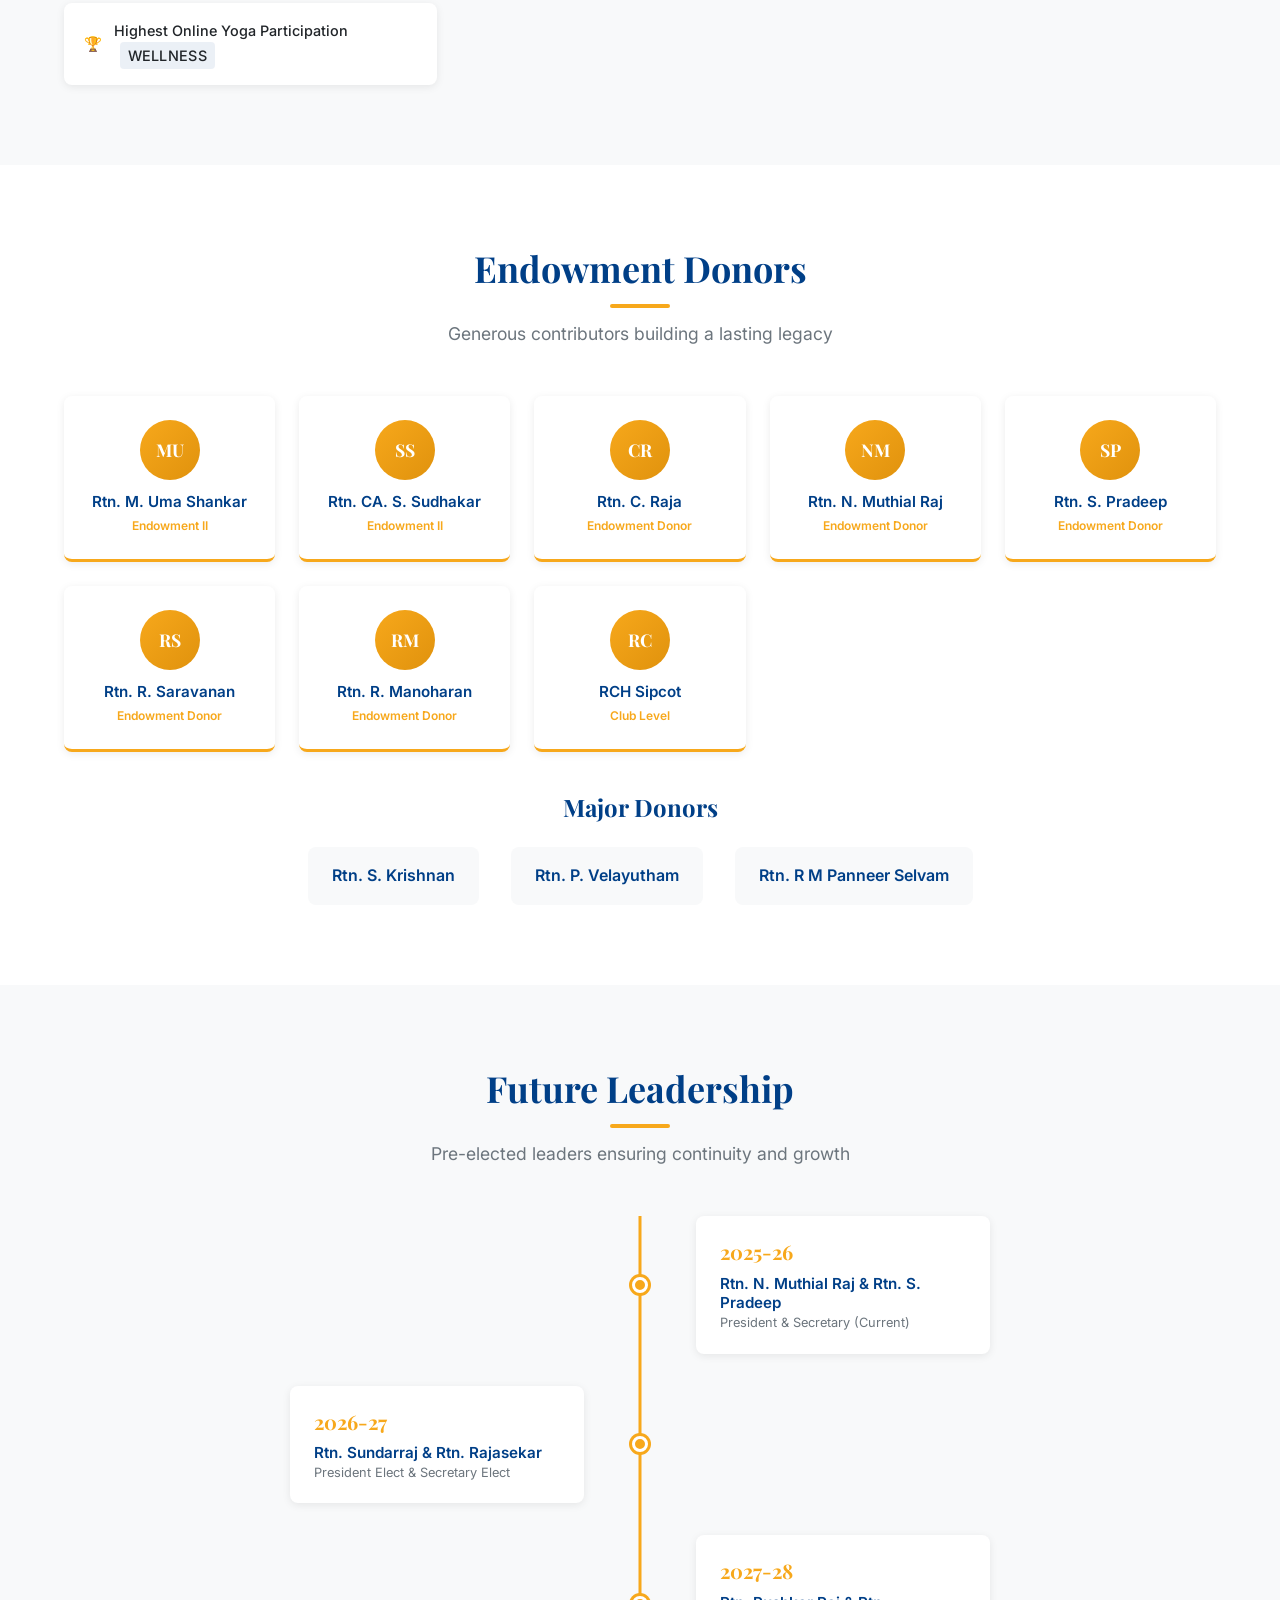
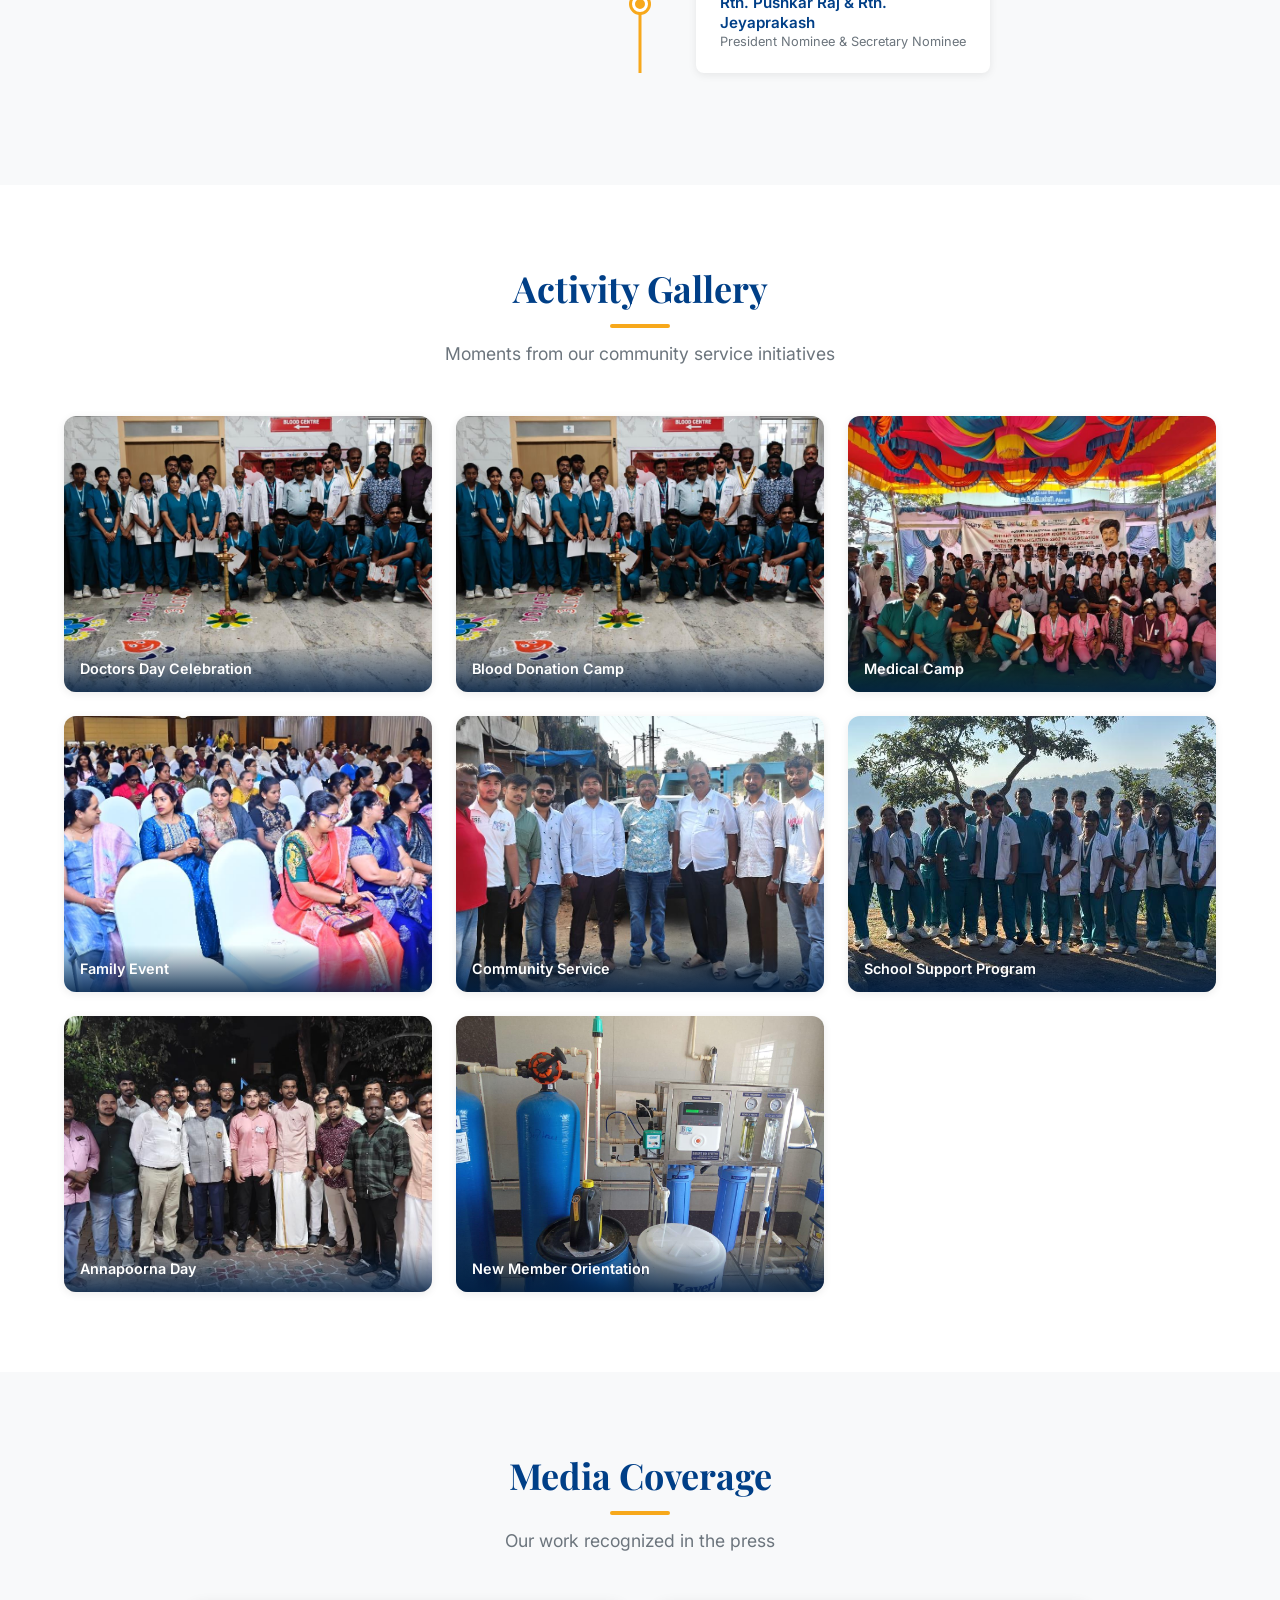
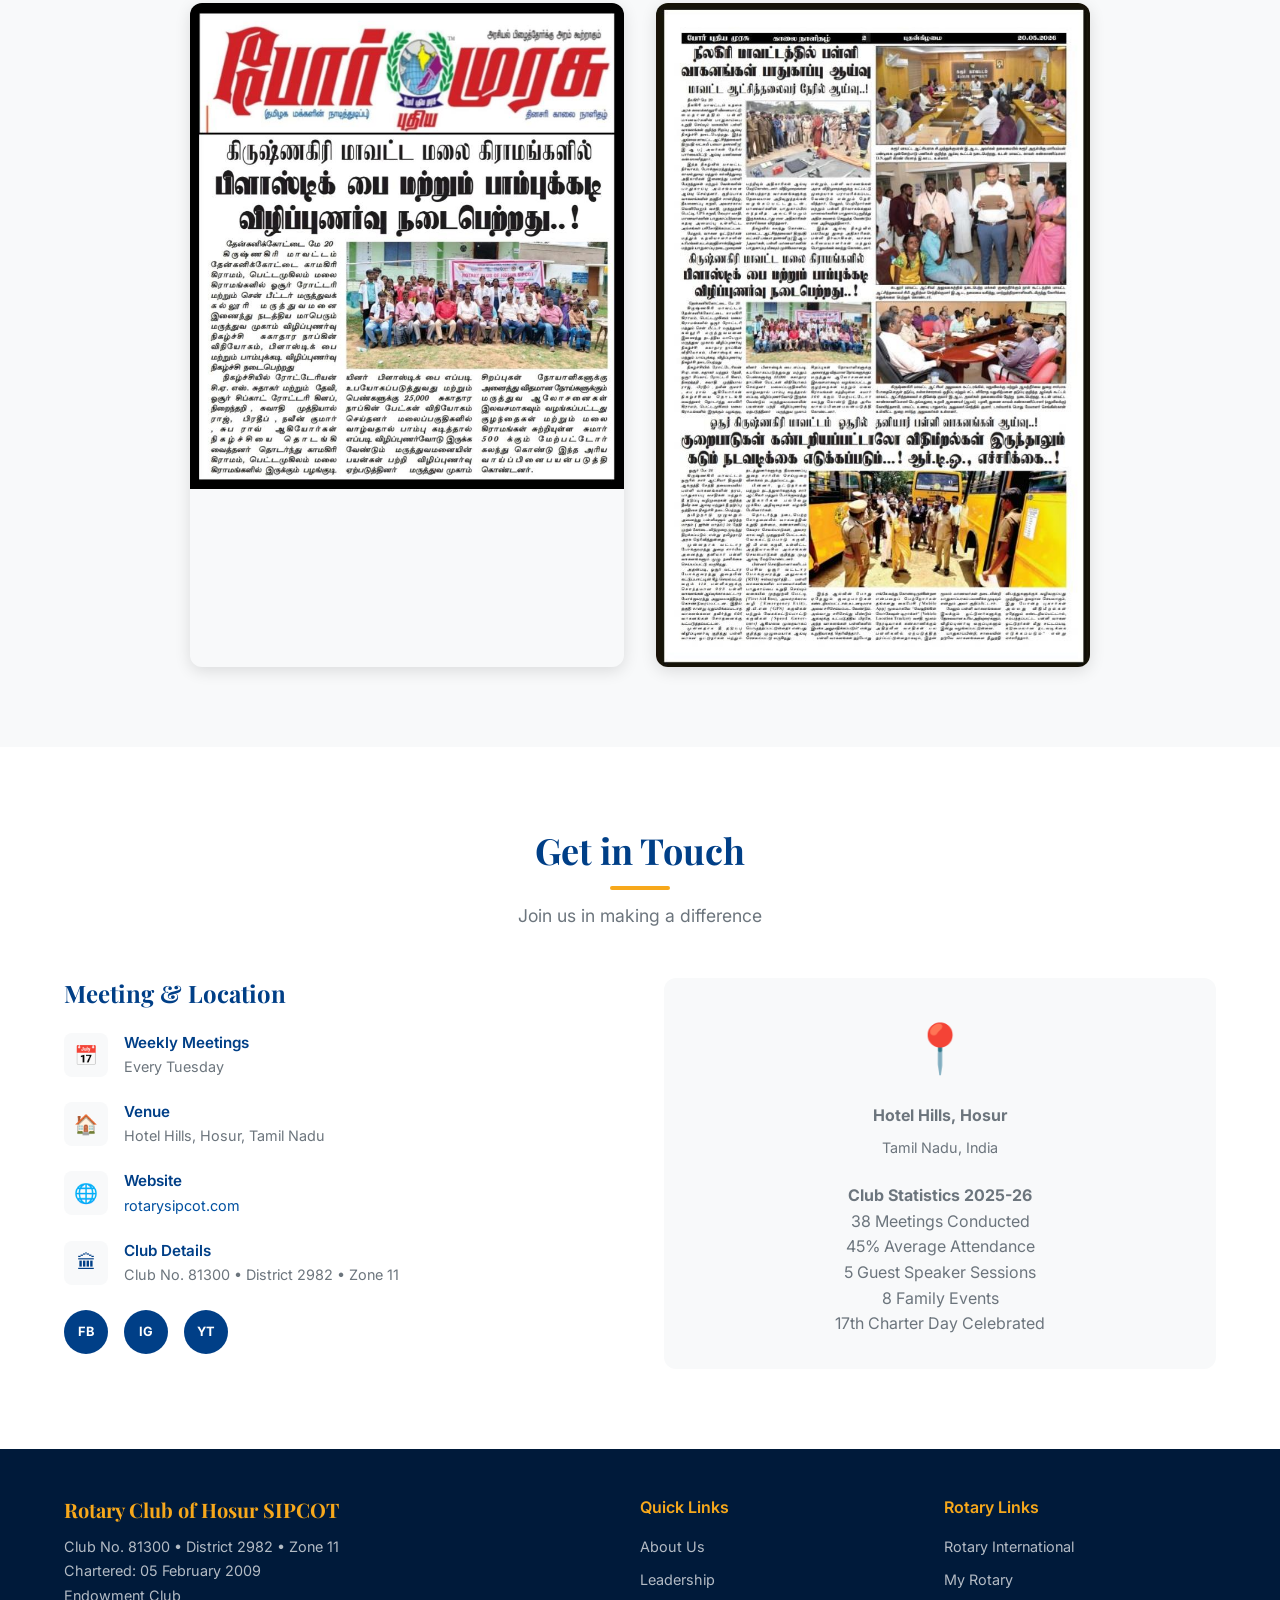
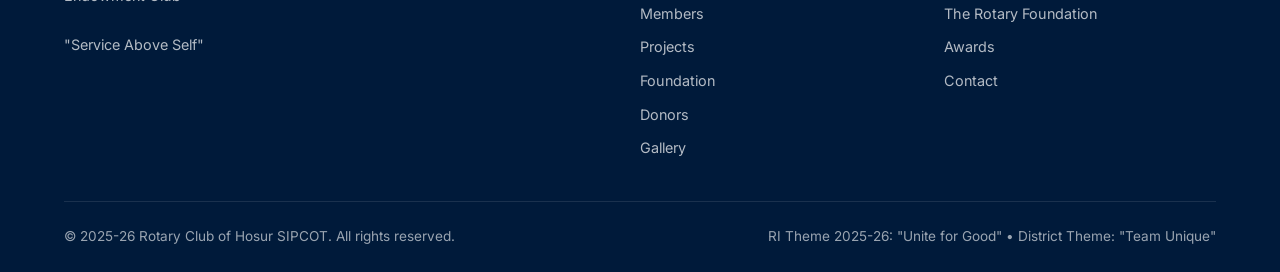
==== commit 0b83e47c: "commit added members and also images" ====
--- a/index.html
+++ b/index.html
@@ -206,10 +206,21 @@
       </div>
       <div class="leadership-grid">
         <div class="leader-card">
-          <div class="leader-avatar">NM</div>
+          <div class="leader-avatar leader-avatar--photo"><img src="images/muthial-raj.jpeg" alt="Rtn. N. Muthial Raj" loading="lazy"></div>
           <h3>Rtn. N. Muthial Raj</h3>
           <div class="role">President</div>
           <span class="badge">Endowment Donor</span>
+        </div>
+        <div class="leader-card">
+          <div class="leader-avatar leader-avatar--photo"><img src="images/s-pradeep.jpeg" alt="Rtn. S. Pradeep" loading="lazy"></div>
+          <h3>Rtn. S. Pradeep</h3>
+          <div class="role">Secretary</div>
+          <span class="badge">Endowment Donor</span>
+        </div>
+        <div class="leader-card">
+          <div class="leader-avatar leader-avatar--photo"><img src="images/naveen-kumar.jpeg" alt="Rtn. P. Naveen Kumar" loading="lazy"></div>
+          <h3>Rtn. P. Naveen Kumar</h3>
+          <div class="role">Treasurer</div>
         </div>
       </div>
       <p style="text-align:center; margin-top:2rem;">
--- a/css/styles.css
+++ b/css/styles.css
@@ -509,6 +509,21 @@
   margin: 0 auto 1rem;
 }
 
+.leader-avatar--photo {
+  width: 100px;
+  height: 100px;
+  overflow: hidden;
+  background: var(--off-white);
+}
+
+.leader-avatar--photo img {
+  width: 100%;
+  height: 100%;
+  object-fit: cover;
+  object-position: center 12%;
+  border-radius: 50%;
+}
+
 .leader-card h3 {
   font-size: 1.15rem;
   color: var(--royal-blue);
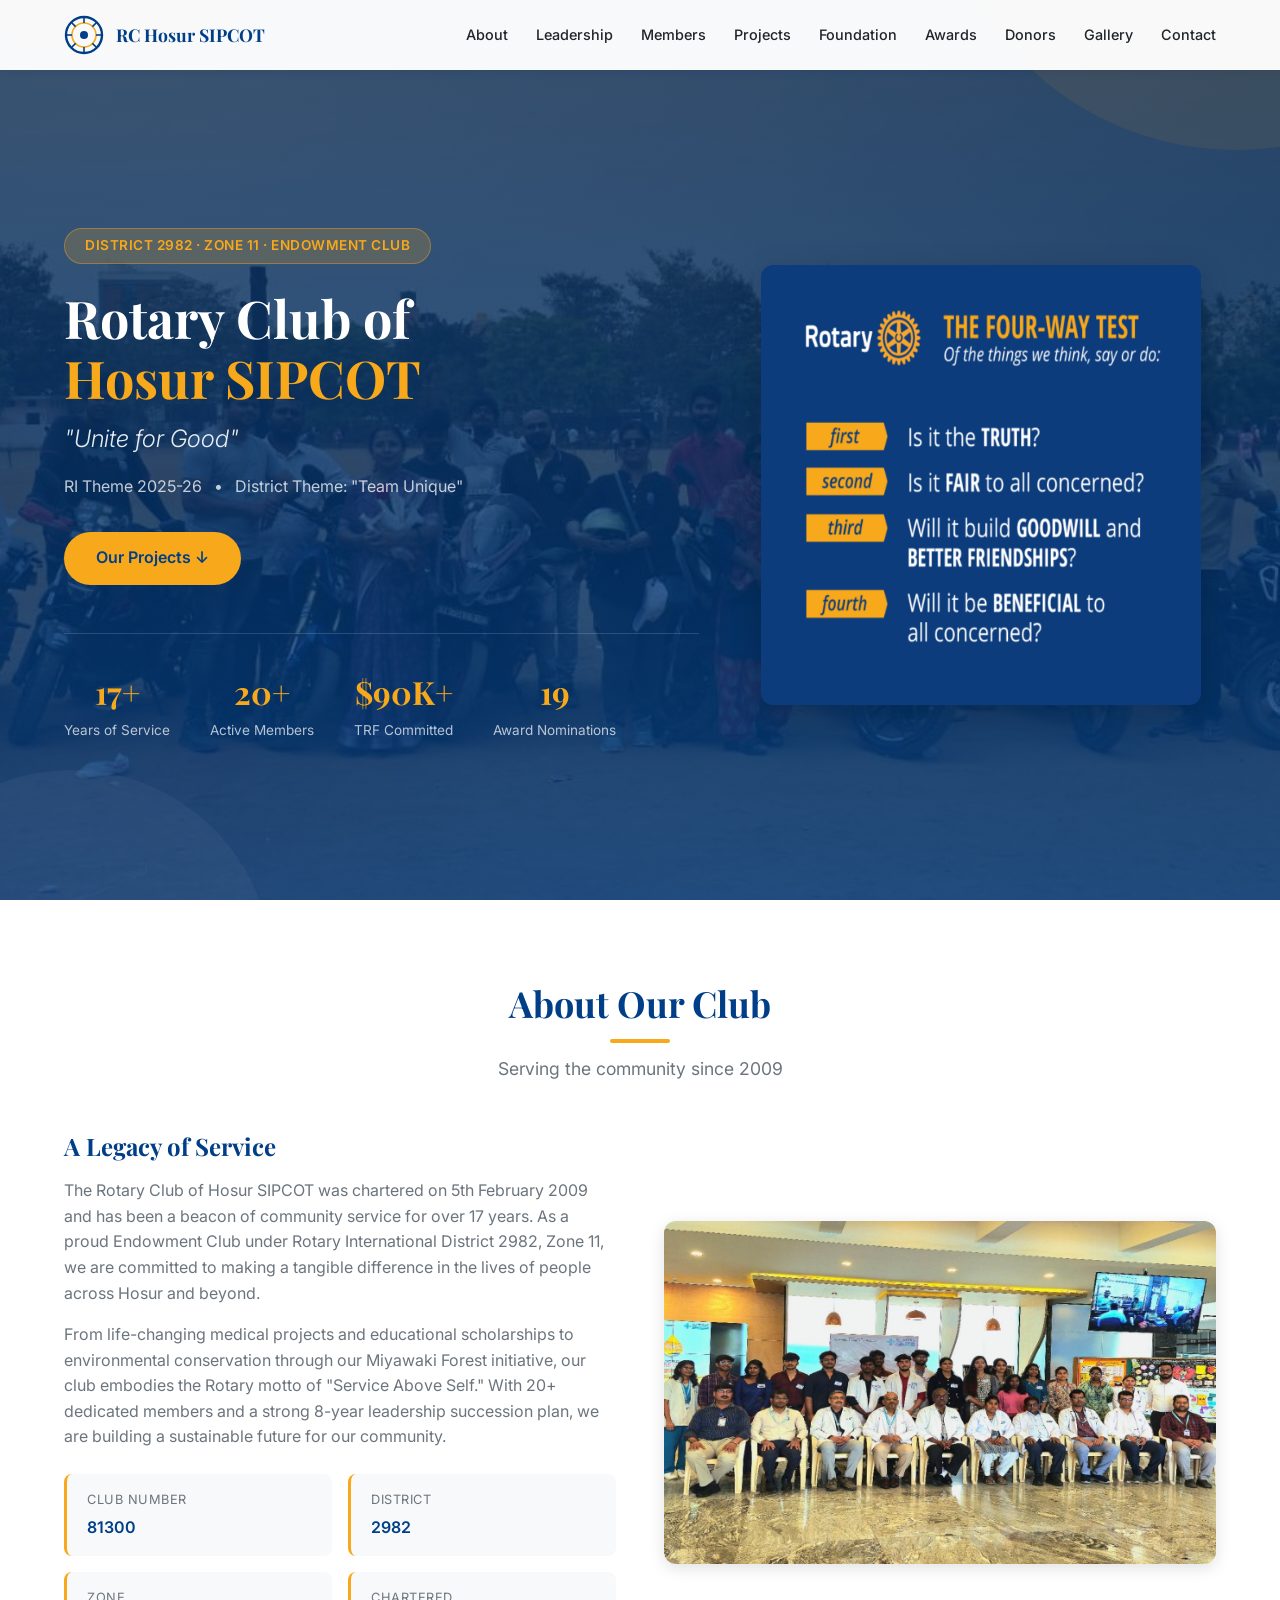
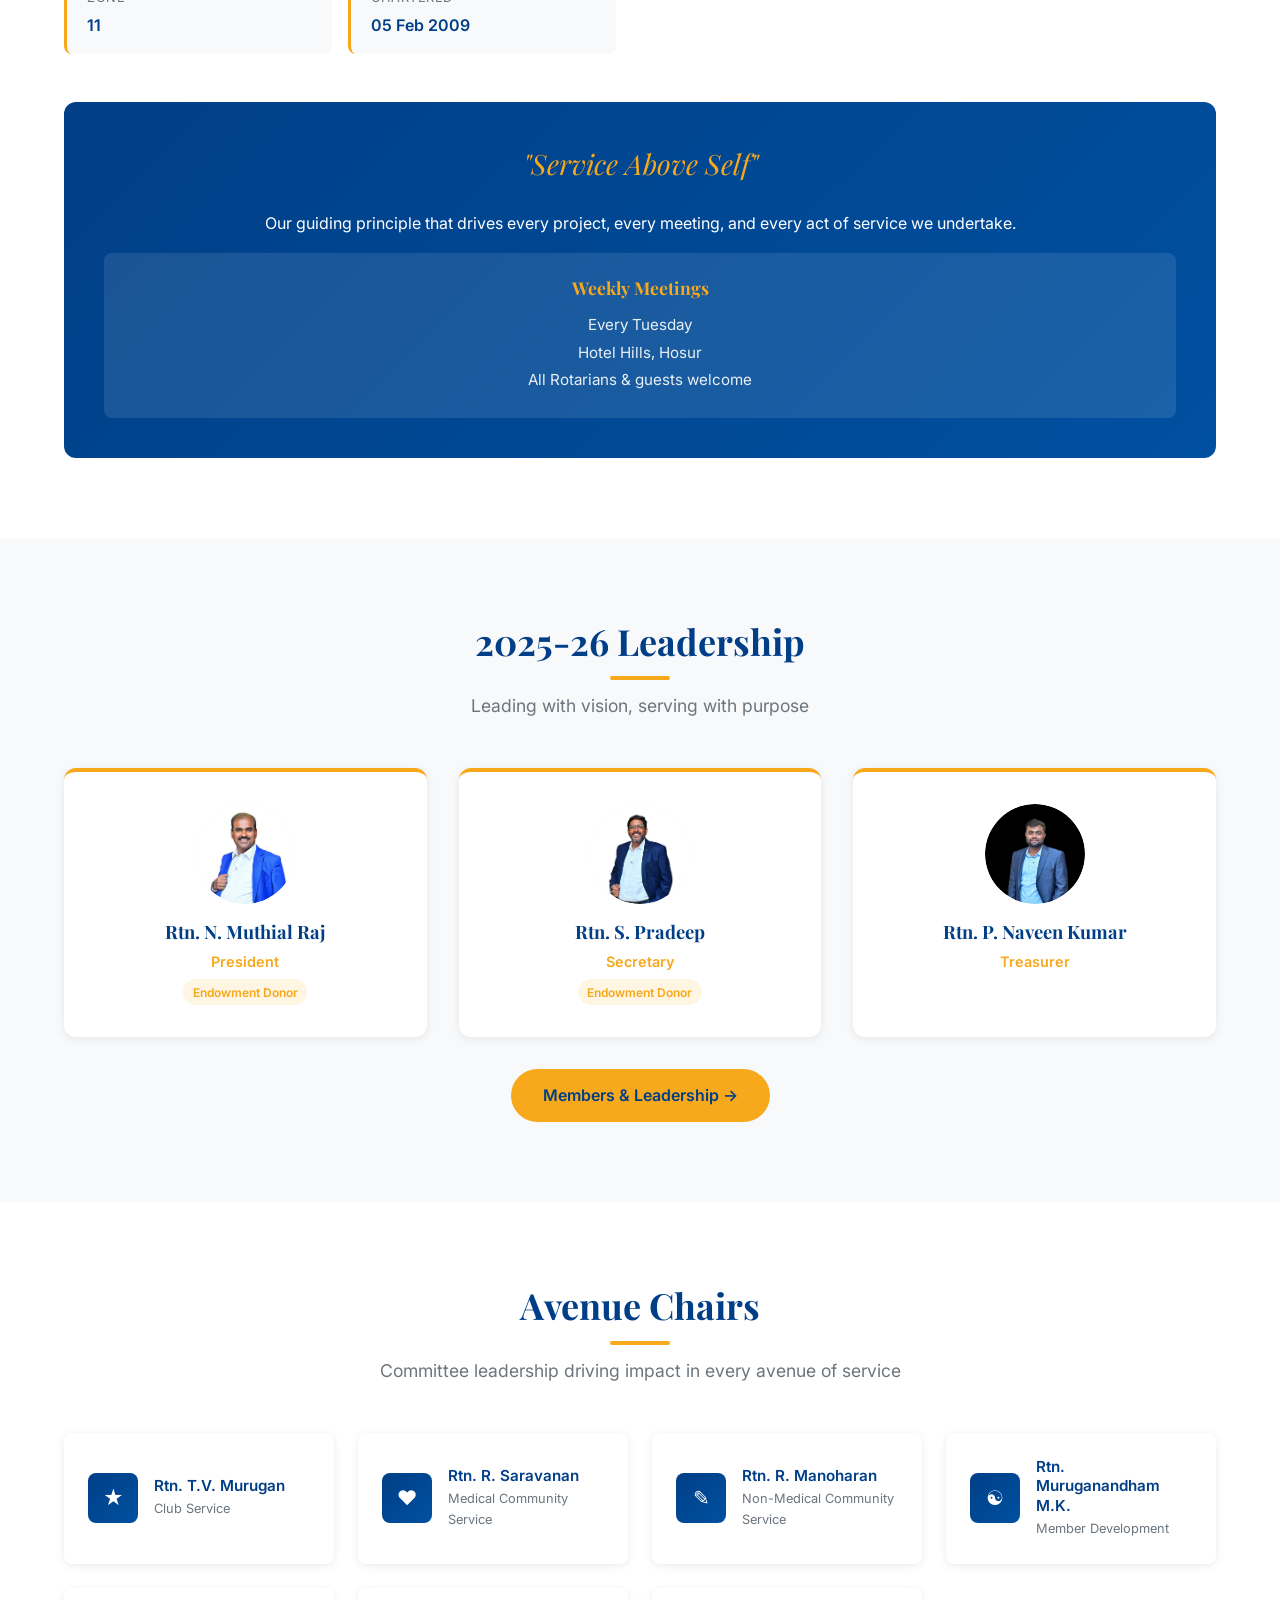
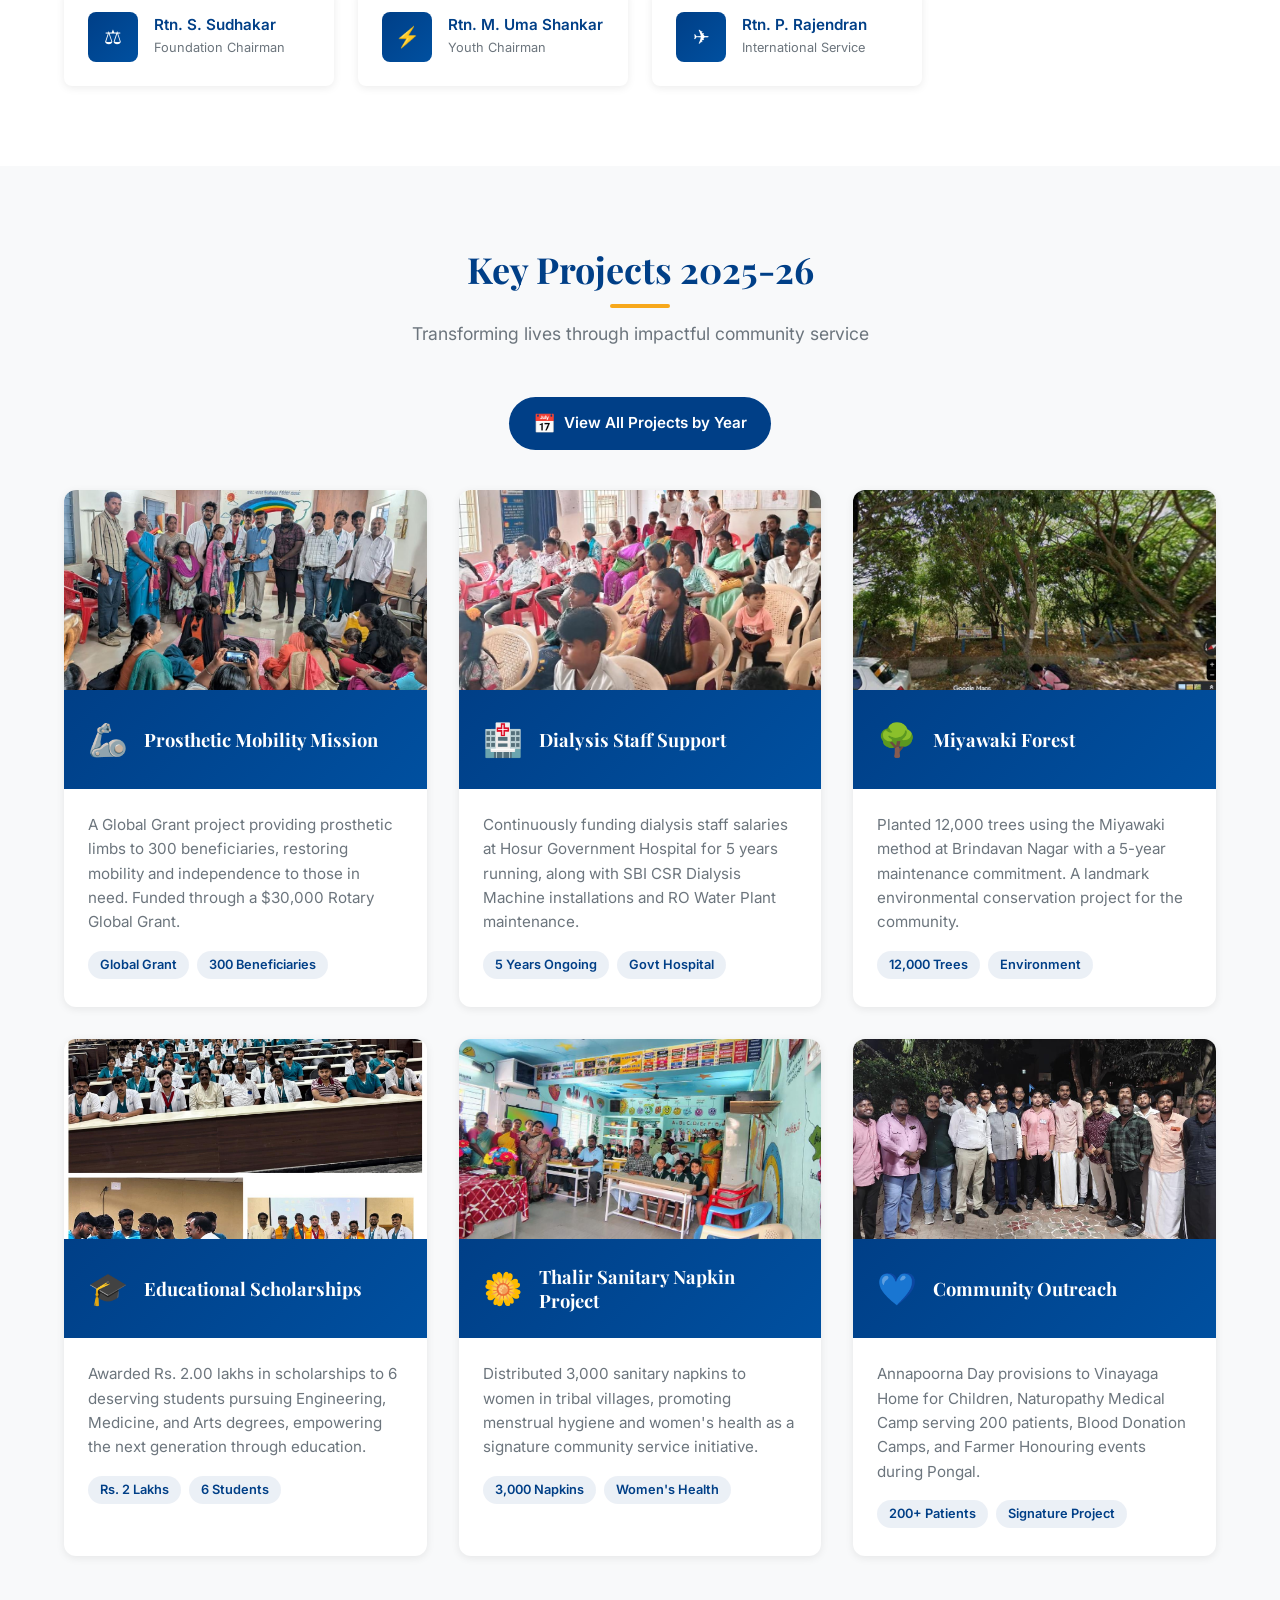
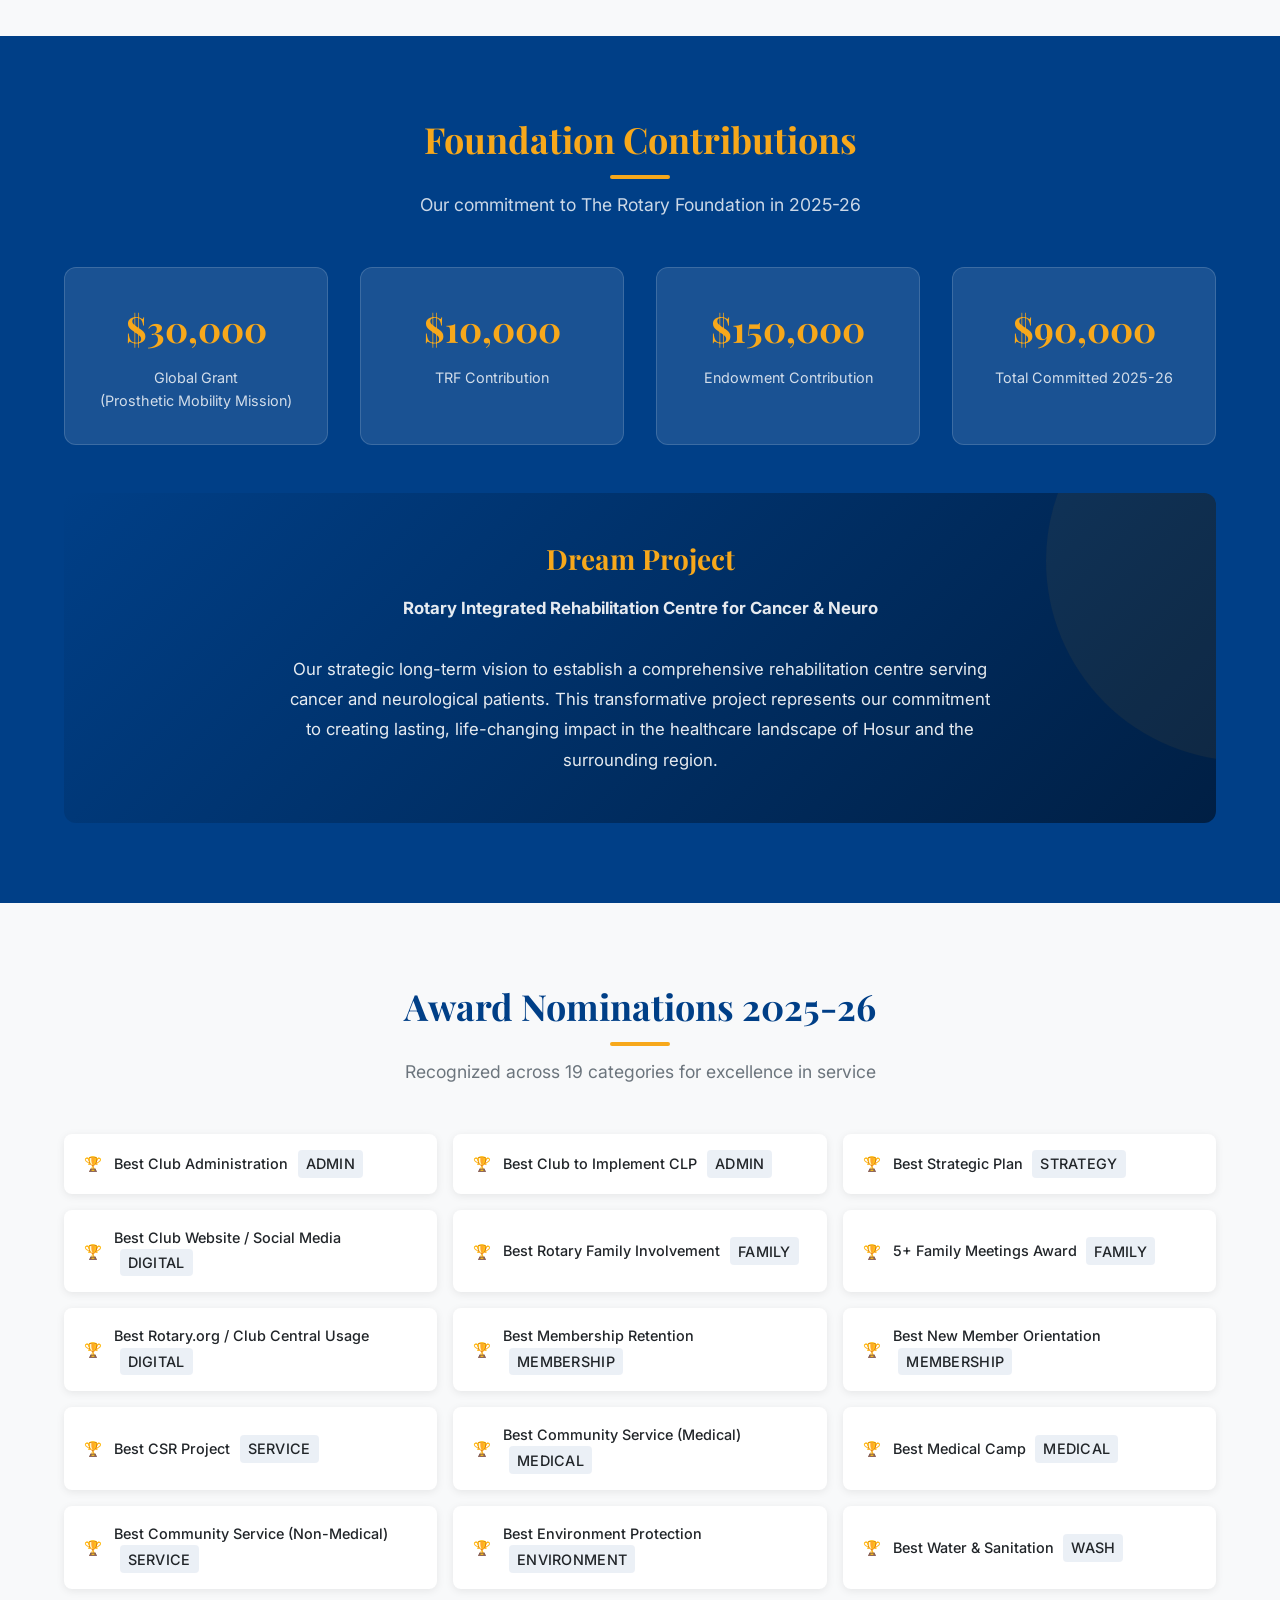
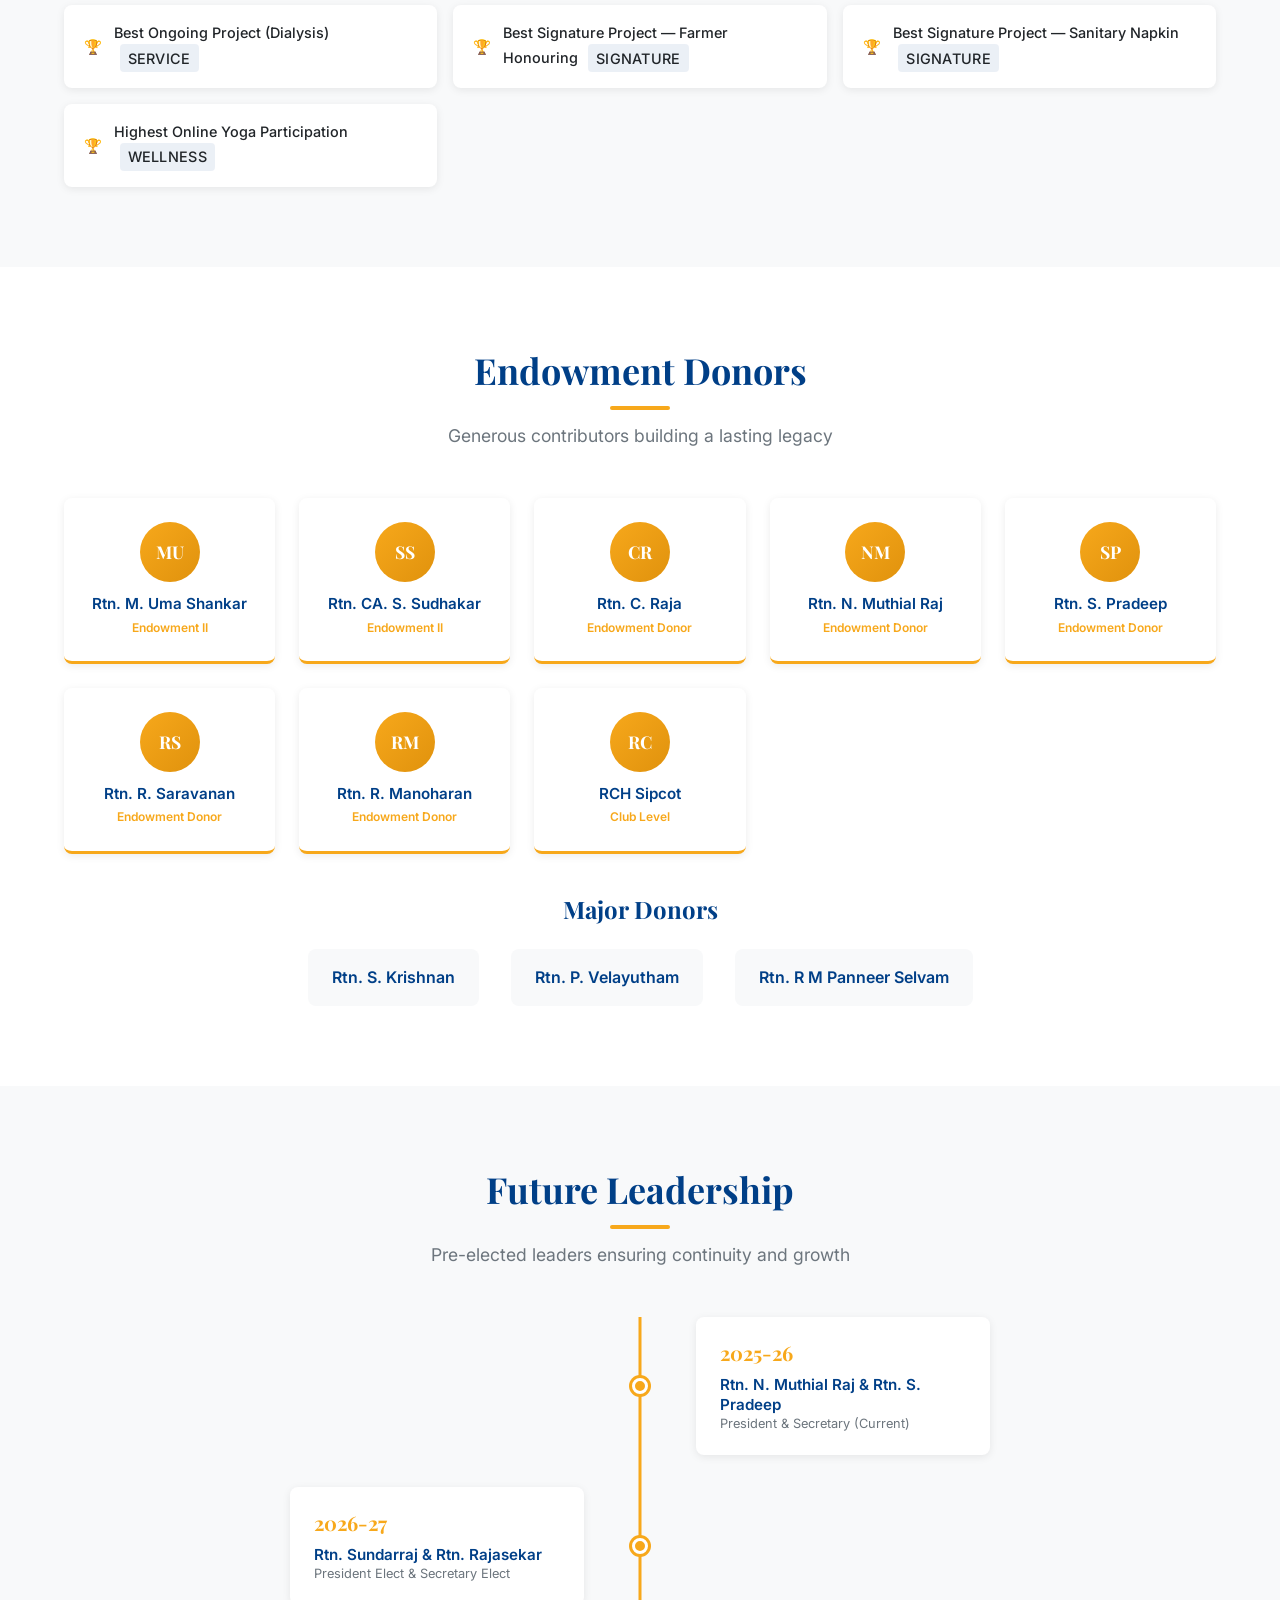
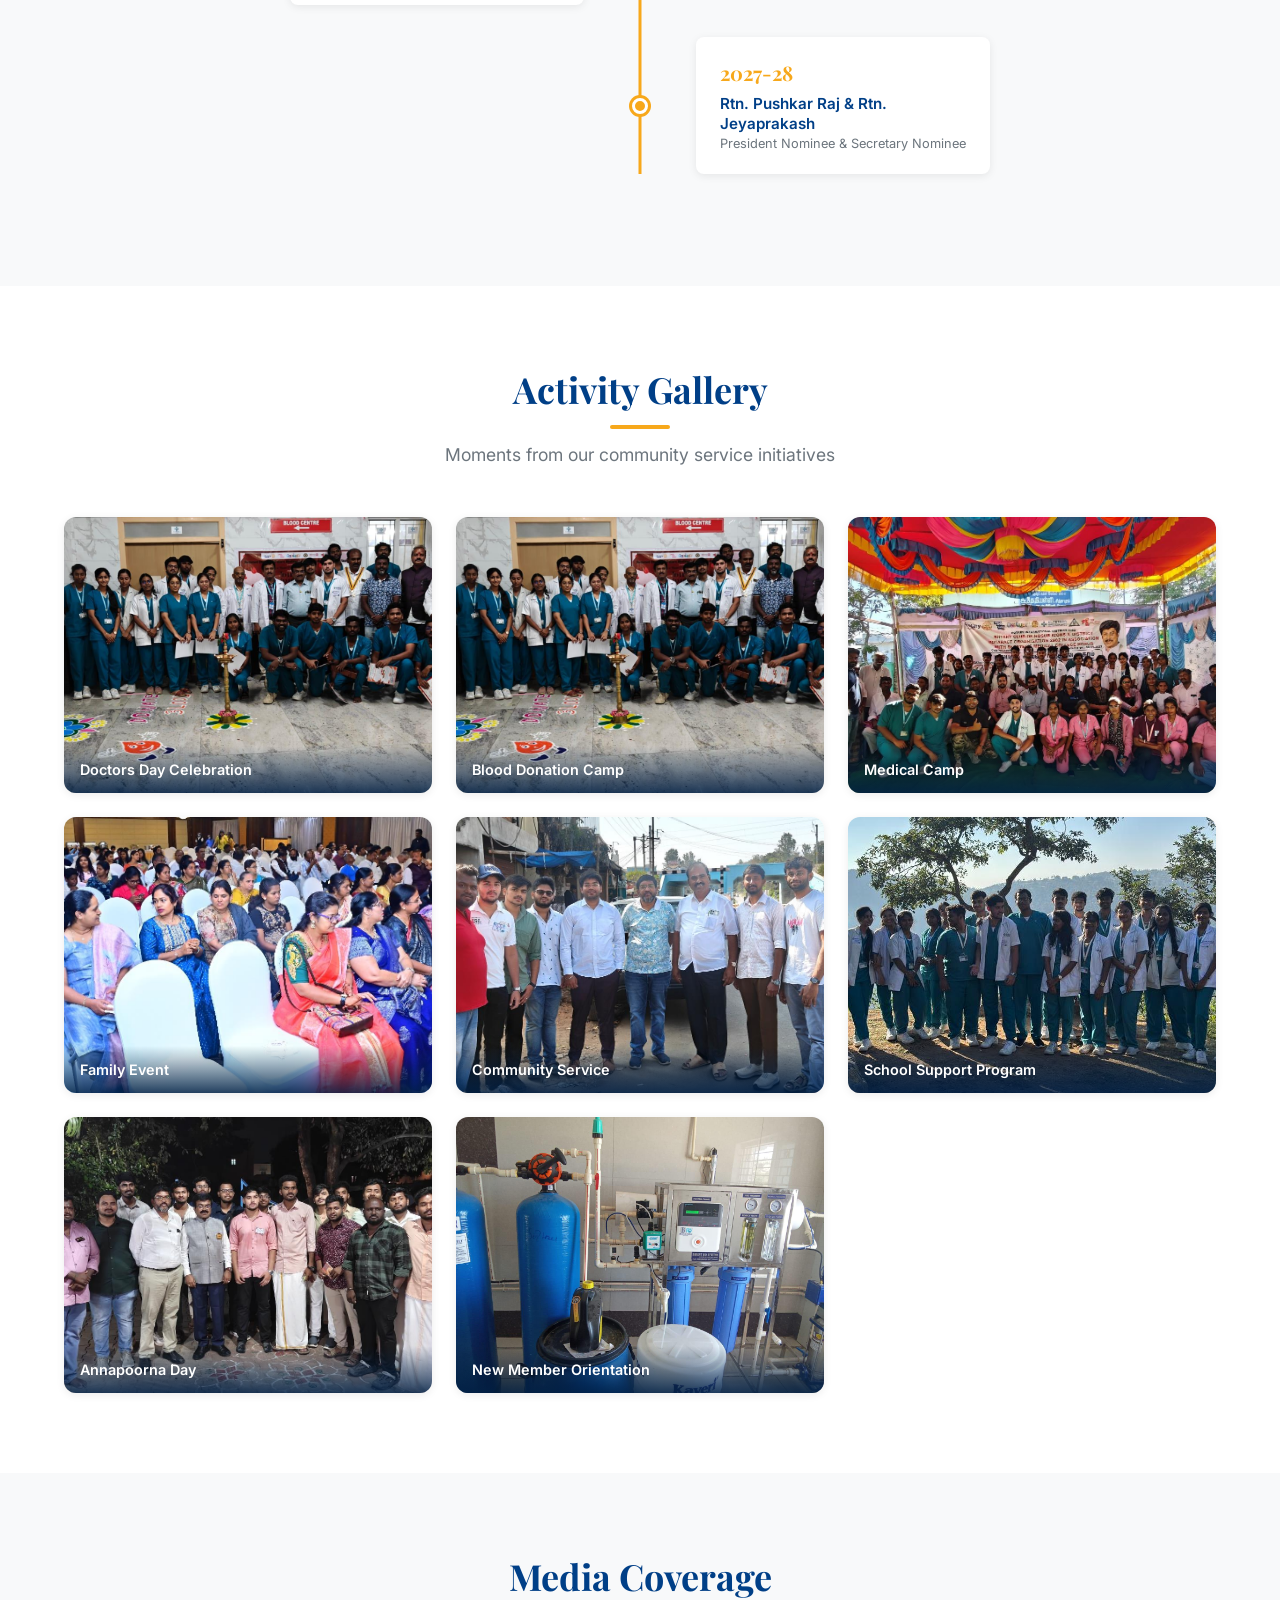
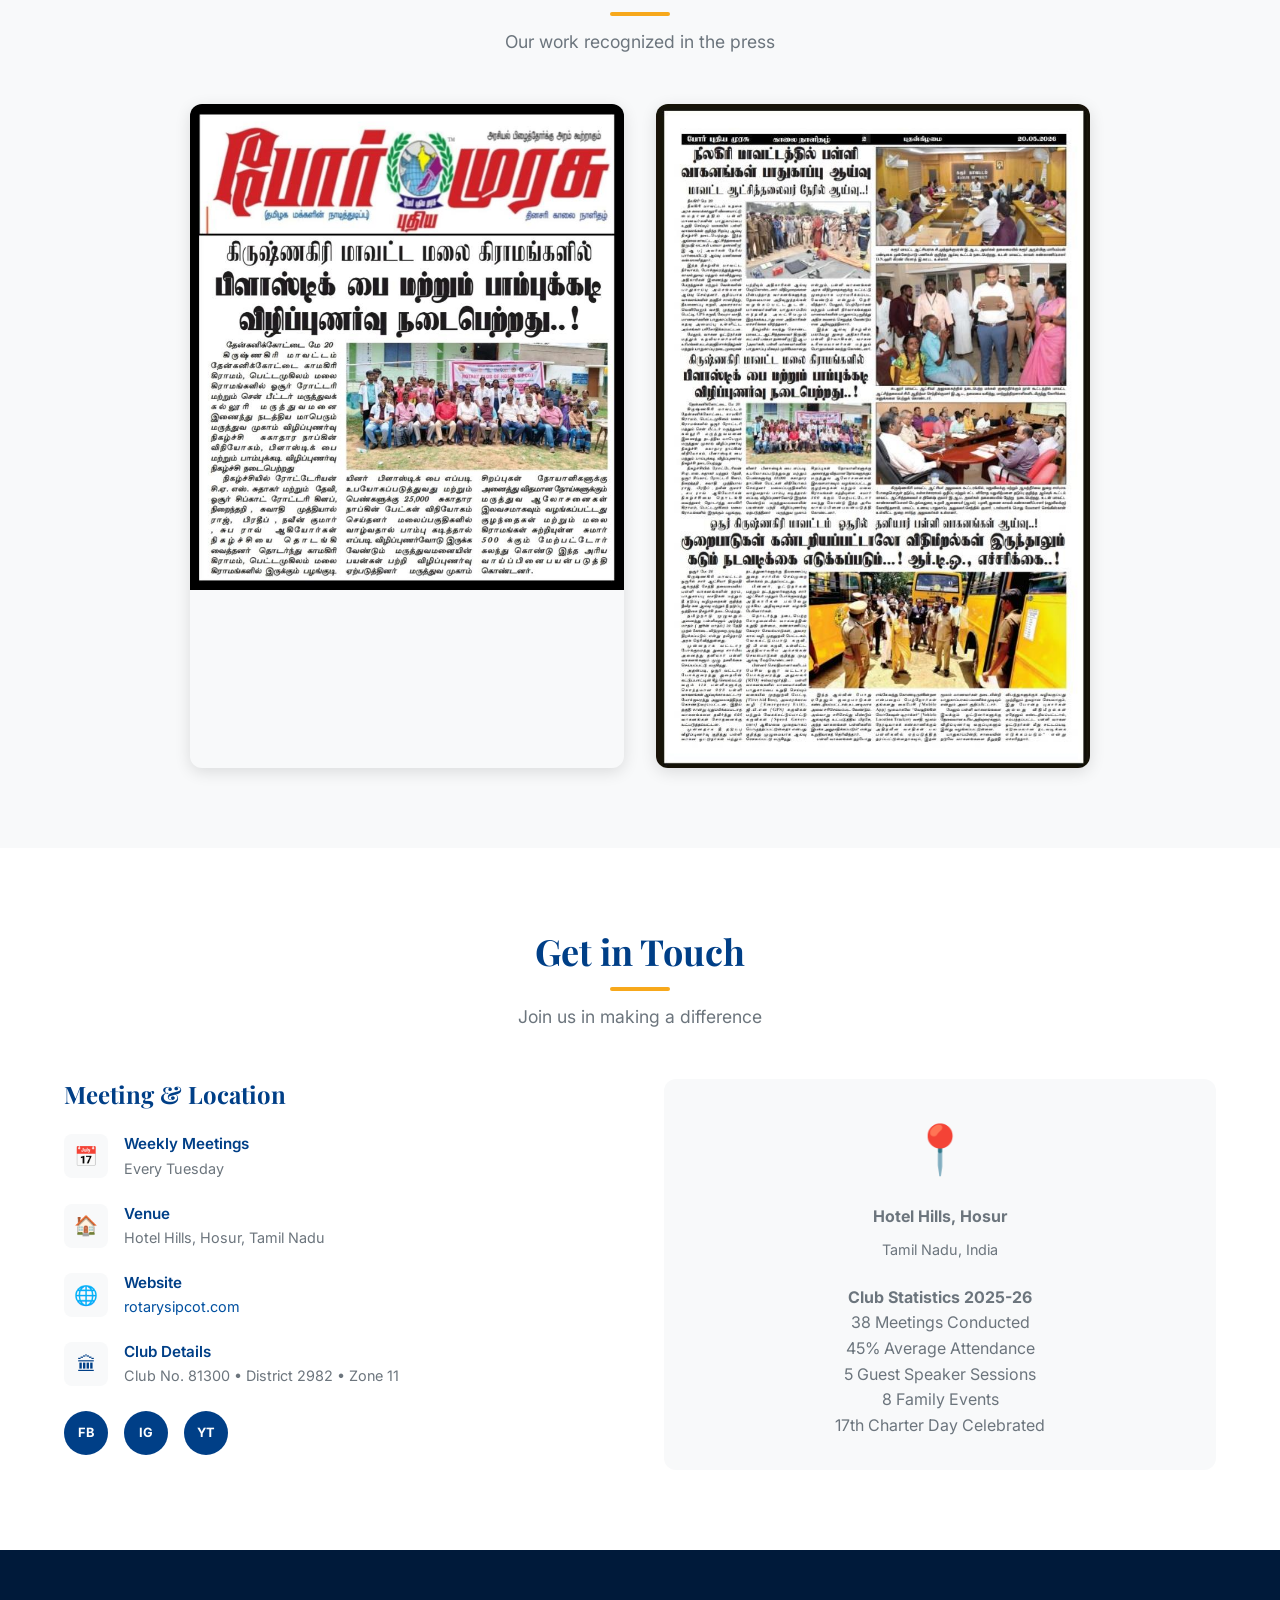
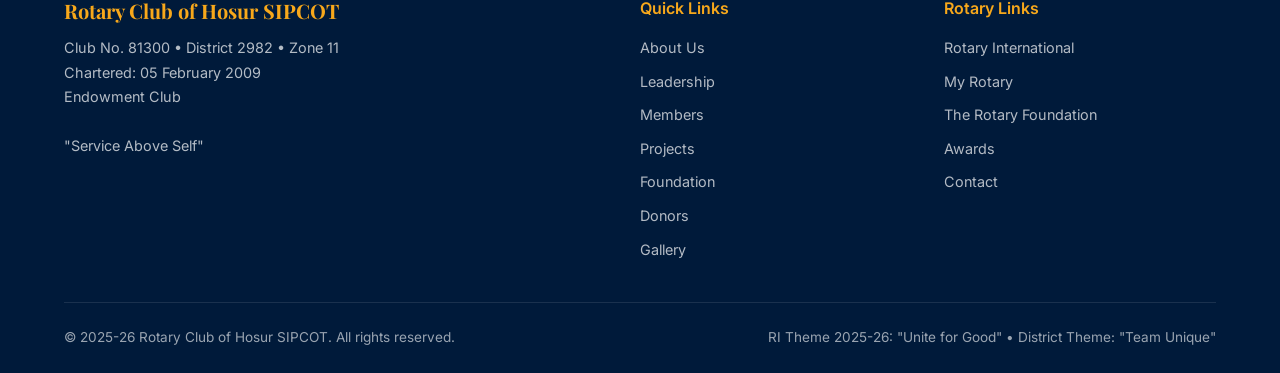
==== commit 319a5417: "Project in downloadable format" ====
--- a/index.html
+++ b/index.html
@@ -88,7 +88,7 @@
         <a href="#about">About</a>
         <a href="#leadership">Leadership</a>
         <a href="members.html">Members</a>
-        <a href="#projects">Projects</a>
+        <a href="projects.html">Projects</a>
         <a href="#foundation">Foundation</a>
         <a href="#awards">Awards</a>
         <a href="#donors">Donors</a>
@@ -299,6 +299,9 @@
         <span class="underline"></span>
         <p>Transforming lives through impactful community service</p>
       </div>
+      <div style="text-align:center; margin-bottom:2.5rem;">
+        <a class="btn-download" href="projects.html"><span class="dl-icon">&#128197;</span> View All Projects by Year</a>
+      </div>
       <div class="projects-grid">
         <!-- Prosthetic Limb -->
         <div class="project-card">
@@ -767,7 +770,7 @@
             <li><a href="#about">About Us</a></li>
             <li><a href="#leadership">Leadership</a></li>
             <li><a href="members.html">Members</a></li>
-            <li><a href="#projects">Projects</a></li>
+            <li><a href="projects.html">Projects</a></li>
             <li><a href="#foundation">Foundation</a></li>
             <li><a href="#donors">Donors</a></li>
             <li><a href="#gallery">Gallery</a></li>
--- a/css/styles.css
+++ b/css/styles.css
@@ -785,6 +785,36 @@
   color: var(--royal-blue);
 }
 
+.term-card--elect {
+  border-top-style: dashed;
+  border-top-color: var(--royal-blue);
+}
+
+.term-flag--elect {
+  background: rgba(0, 63, 135, 0.12);
+  color: var(--royal-blue);
+}
+
+/* --- Past Assistant Governors --- */
+.ag-grid {
+  max-width: 920px;
+  margin: 0 auto;
+}
+
+.member-card--current {
+  border-top-color: var(--gold);
+}
+
+.member-avatar--current {
+  background: linear-gradient(135deg, var(--gold), #E0920D);
+  color: var(--royal-blue);
+}
+
+.member-card--current .member-role {
+  color: var(--gold-dark, #B8770A);
+  font-weight: 600;
+}
+
 /* --- Avenue Chairs --- */
 .chairs-grid {
   display: grid;
@@ -906,6 +936,291 @@
   border-radius: 50px;
   font-size: 0.8rem;
   font-weight: 600;
+  margin: 0 0.25rem 0.25rem 0;
+}
+
+/* --- Projects by Year --- */
+.year-block {
+  margin-bottom: 4.5rem;
+}
+
+.year-block:last-child {
+  margin-bottom: 0;
+}
+
+.year-header {
+  border-left: 5px solid var(--gold);
+  padding: 0.35rem 0 0.35rem 1.25rem;
+  margin-bottom: 1.75rem;
+}
+
+.year-title {
+  font-family: 'Playfair Display', serif;
+  font-size: 2rem;
+  color: var(--royal-blue);
+  display: flex;
+  align-items: center;
+  gap: 0.75rem;
+  flex-wrap: wrap;
+}
+
+.year-flag {
+  font-size: 0.68rem;
+  text-transform: uppercase;
+  letter-spacing: 0.5px;
+  background: linear-gradient(135deg, var(--gold), #E0920D);
+  color: var(--royal-blue);
+  padding: 0.2rem 0.7rem;
+  border-radius: 50px;
+  font-weight: 700;
+  font-family: 'Inter', sans-serif;
+}
+
+.year-theme {
+  color: var(--text-secondary);
+  font-size: 0.95rem;
+  margin-top: 0.35rem;
+}
+
+.year-leaders {
+  display: flex;
+  flex-wrap: wrap;
+  gap: 1rem;
+  margin-bottom: 1.5rem;
+}
+
+.leader-chip {
+  background: var(--white);
+  border-radius: var(--radius);
+  box-shadow: var(--shadow-sm);
+  padding: 0.7rem 1.25rem;
+  border-top: 3px solid var(--royal-blue);
+  min-width: 190px;
+}
+
+.leader-chip .chip-role {
+  font-size: 0.7rem;
+  text-transform: uppercase;
+  letter-spacing: 0.5px;
+  color: var(--text-secondary);
+  font-weight: 600;
+}
+
+.leader-chip .chip-name {
+  font-weight: 600;
+  color: var(--royal-blue);
+  margin-top: 0.15rem;
+}
+
+.year-foundation {
+  display: flex;
+  flex-wrap: wrap;
+  gap: 1rem;
+  margin-bottom: 1.75rem;
+}
+
+.fnd-pill {
+  background: rgba(0, 63, 135, 0.06);
+  border-radius: var(--radius);
+  padding: 0.7rem 1.25rem;
+}
+
+.fnd-pill .fnd-amt {
+  font-weight: 700;
+  color: var(--royal-blue);
+  font-size: 1.1rem;
+}
+
+.fnd-pill .fnd-label {
+  font-size: 0.78rem;
+  color: var(--text-secondary);
+}
+
+.year-actions {
+  margin-bottom: 2rem;
+}
+
+.btn-download {
+  display: inline-flex;
+  align-items: center;
+  gap: 0.55rem;
+  background: var(--royal-blue);
+  color: var(--white);
+  padding: 0.75rem 1.5rem;
+  border-radius: 50px;
+  font-weight: 600;
+  font-size: 0.95rem;
+  text-decoration: none;
+  transition: background var(--transition), transform var(--transition);
+}
+
+.btn-download:hover {
+  background: var(--light-blue);
+  transform: translateY(-2px);
+}
+
+.btn-download .dl-icon {
+  font-size: 1.15rem;
+}
+
+.project-card--text .project-body {
+  border-top: 4px solid var(--gold);
+}
+
+.year-subhead {
+  font-family: 'Playfair Display', serif;
+  font-size: 1.35rem;
+  color: var(--royal-blue);
+  margin: 3rem 0 1.25rem;
+  padding-bottom: 0.4rem;
+  border-bottom: 2px solid var(--light-gray);
+}
+
+.fnd-note {
+  font-size: 0.85rem;
+  color: var(--text-secondary);
+  margin: -0.75rem 0 1.75rem;
+}
+
+.upcoming-list {
+  columns: 2;
+  column-gap: 2rem;
+  list-style: none;
+  padding: 0;
+  margin: 0;
+  max-width: 920px;
+}
+
+.upcoming-list li {
+  background: var(--white);
+  border-left: 3px solid var(--gold);
+  padding: 0.6rem 1rem;
+  margin-bottom: 0.75rem;
+  border-radius: 6px;
+  box-shadow: var(--shadow-sm);
+  break-inside: avoid;
+  font-size: 0.9rem;
+}
+
+@media (max-width: 600px) {
+  .upcoming-list {
+    columns: 1;
+  }
+}
+
+.dream-card {
+  background: linear-gradient(135deg, var(--royal-blue), var(--light-blue));
+  color: var(--white);
+  border-radius: var(--radius-lg);
+  padding: 1.75rem;
+  max-width: 920px;
+}
+
+.dream-card h4 {
+  color: var(--white);
+  font-size: 1.2rem;
+  margin-bottom: 0.5rem;
+}
+
+.dream-card p {
+  opacity: 0.92;
+  font-size: 0.95rem;
+}
+
+/* --- Projects Hub (year tiles) --- */
+.year-tiles {
+  display: grid;
+  grid-template-columns: repeat(auto-fill, minmax(260px, 1fr));
+  gap: 1.5rem;
+}
+
+.year-tile {
+  background: var(--white);
+  border-radius: var(--radius-lg);
+  box-shadow: var(--shadow-sm);
+  border-top: 4px solid var(--royal-blue);
+  padding: 1.5rem;
+  display: flex;
+  flex-direction: column;
+  text-decoration: none;
+  color: inherit;
+  transition: transform var(--transition), box-shadow var(--transition);
+}
+
+a.year-tile:hover {
+  transform: translateY(-4px);
+  box-shadow: var(--shadow-md);
+}
+
+.year-tile--current {
+  border-top-color: var(--gold);
+}
+
+.year-tile--soon {
+  opacity: 0.72;
+}
+
+.yt-year {
+  font-family: 'Playfair Display', serif;
+  font-size: 1.6rem;
+  color: var(--royal-blue);
+  display: flex;
+  align-items: center;
+  gap: 0.6rem;
+  flex-wrap: wrap;
+  margin-bottom: 1rem;
+}
+
+.yt-leaders {
+  font-size: 0.9rem;
+  color: var(--text-secondary);
+  margin-bottom: 1.25rem;
+  flex-grow: 1;
+}
+
+.yt-leaders div {
+  margin-bottom: 0.3rem;
+}
+
+.yt-leaders strong {
+  color: var(--text-primary);
+  font-weight: 600;
+  display: inline-block;
+  min-width: 74px;
+}
+
+.yt-foot {
+  font-weight: 600;
+  color: var(--royal-blue);
+  display: flex;
+  justify-content: space-between;
+  align-items: center;
+  border-top: 1px solid var(--light-gray);
+  padding-top: 0.85rem;
+}
+
+.year-tile--soon .yt-foot {
+  color: var(--text-secondary);
+  font-weight: 500;
+  font-size: 0.85rem;
+}
+
+.yt-arrow {
+  font-size: 1.2rem;
+}
+
+.back-link {
+  display: inline-block;
+  color: var(--white);
+  opacity: 0.85;
+  text-decoration: none;
+  font-size: 0.9rem;
+  margin-bottom: 1rem;
+  font-weight: 500;
+}
+
+.back-link:hover {
+  opacity: 1;
 }
 
 /* --- Foundation Stats --- */
